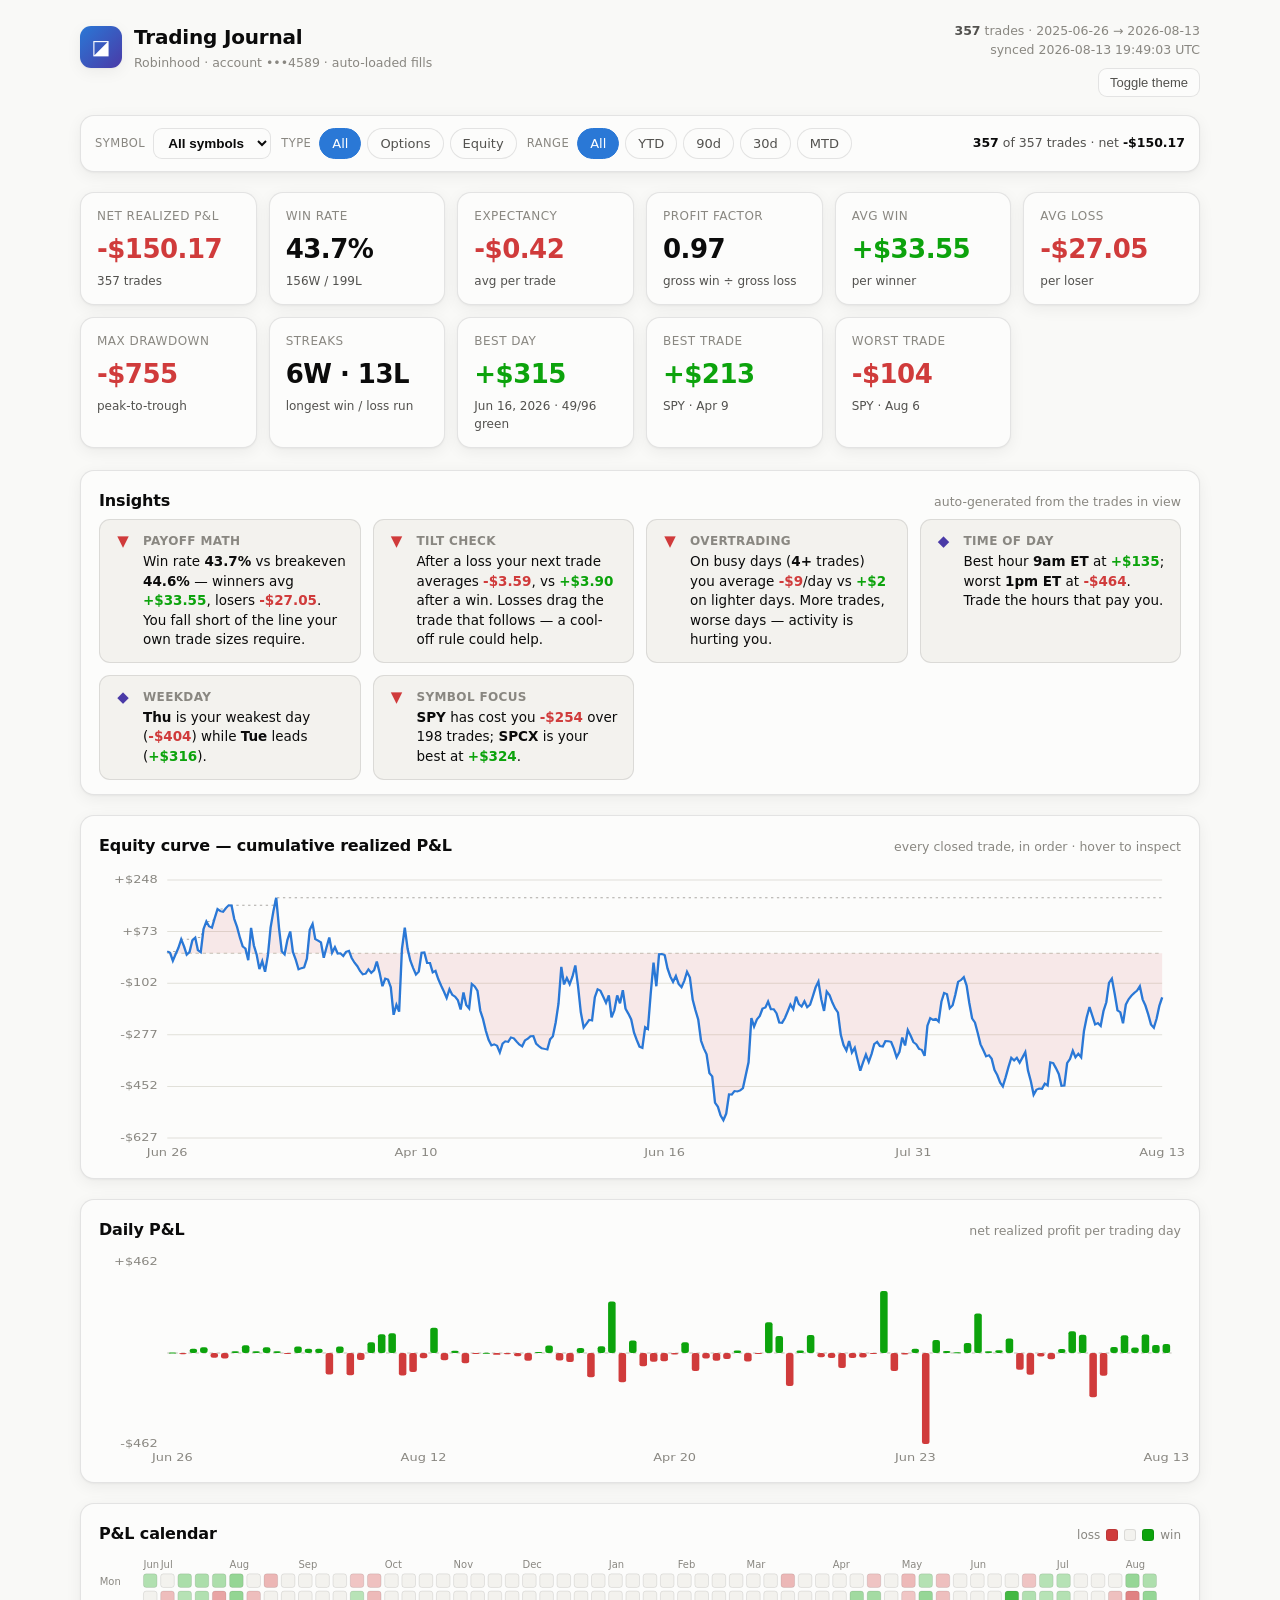
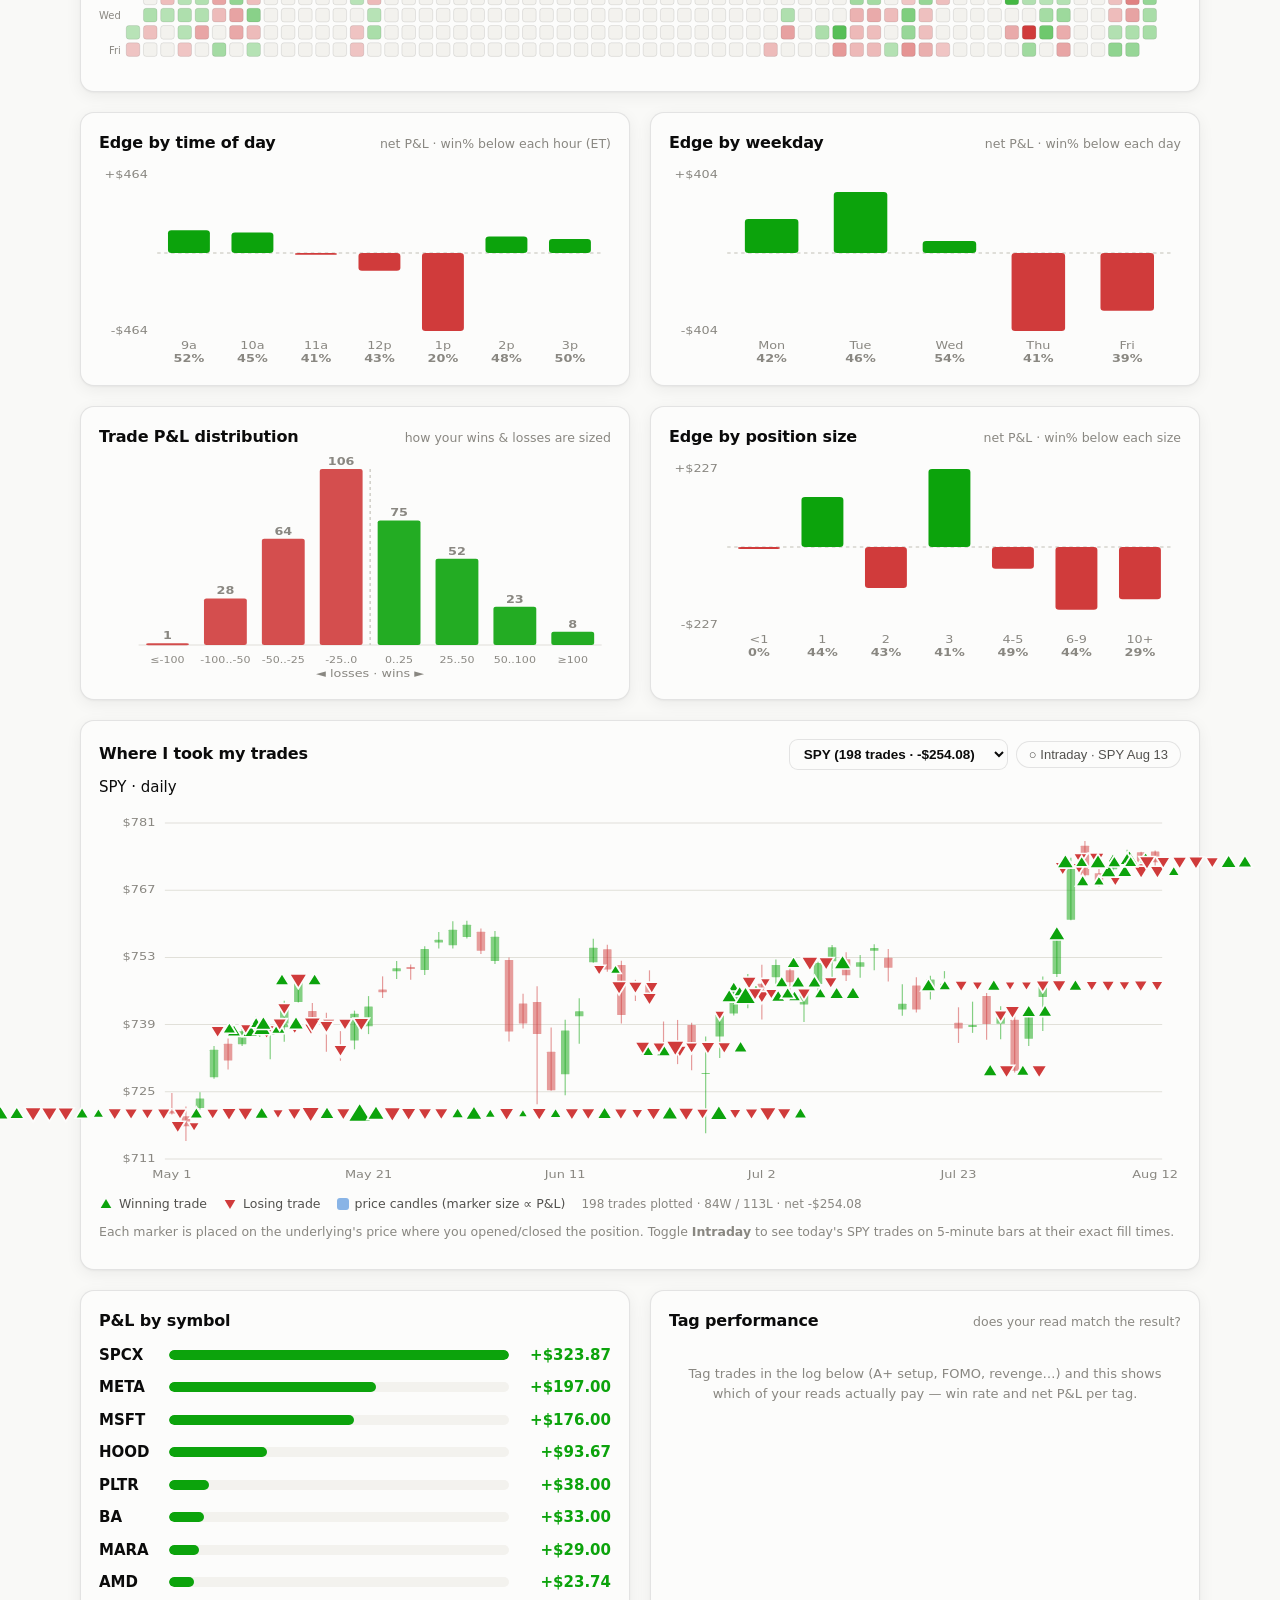
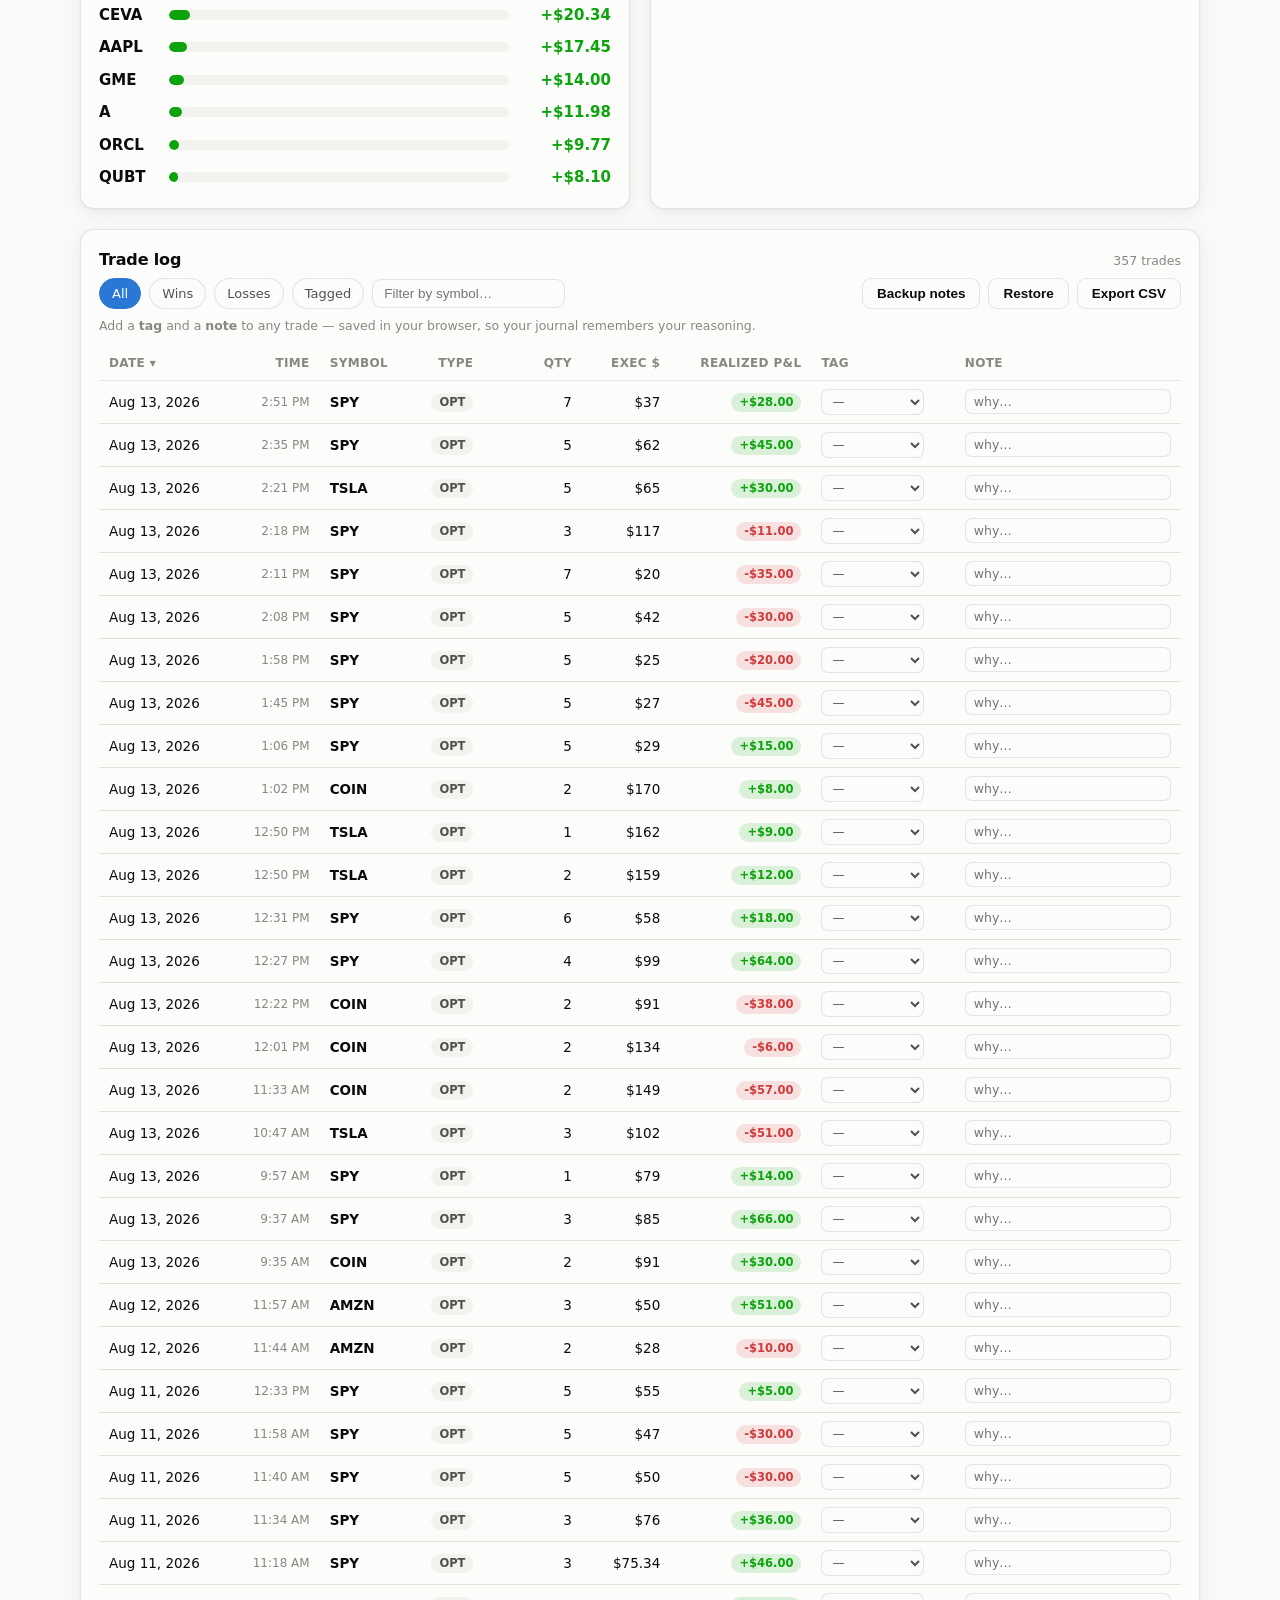
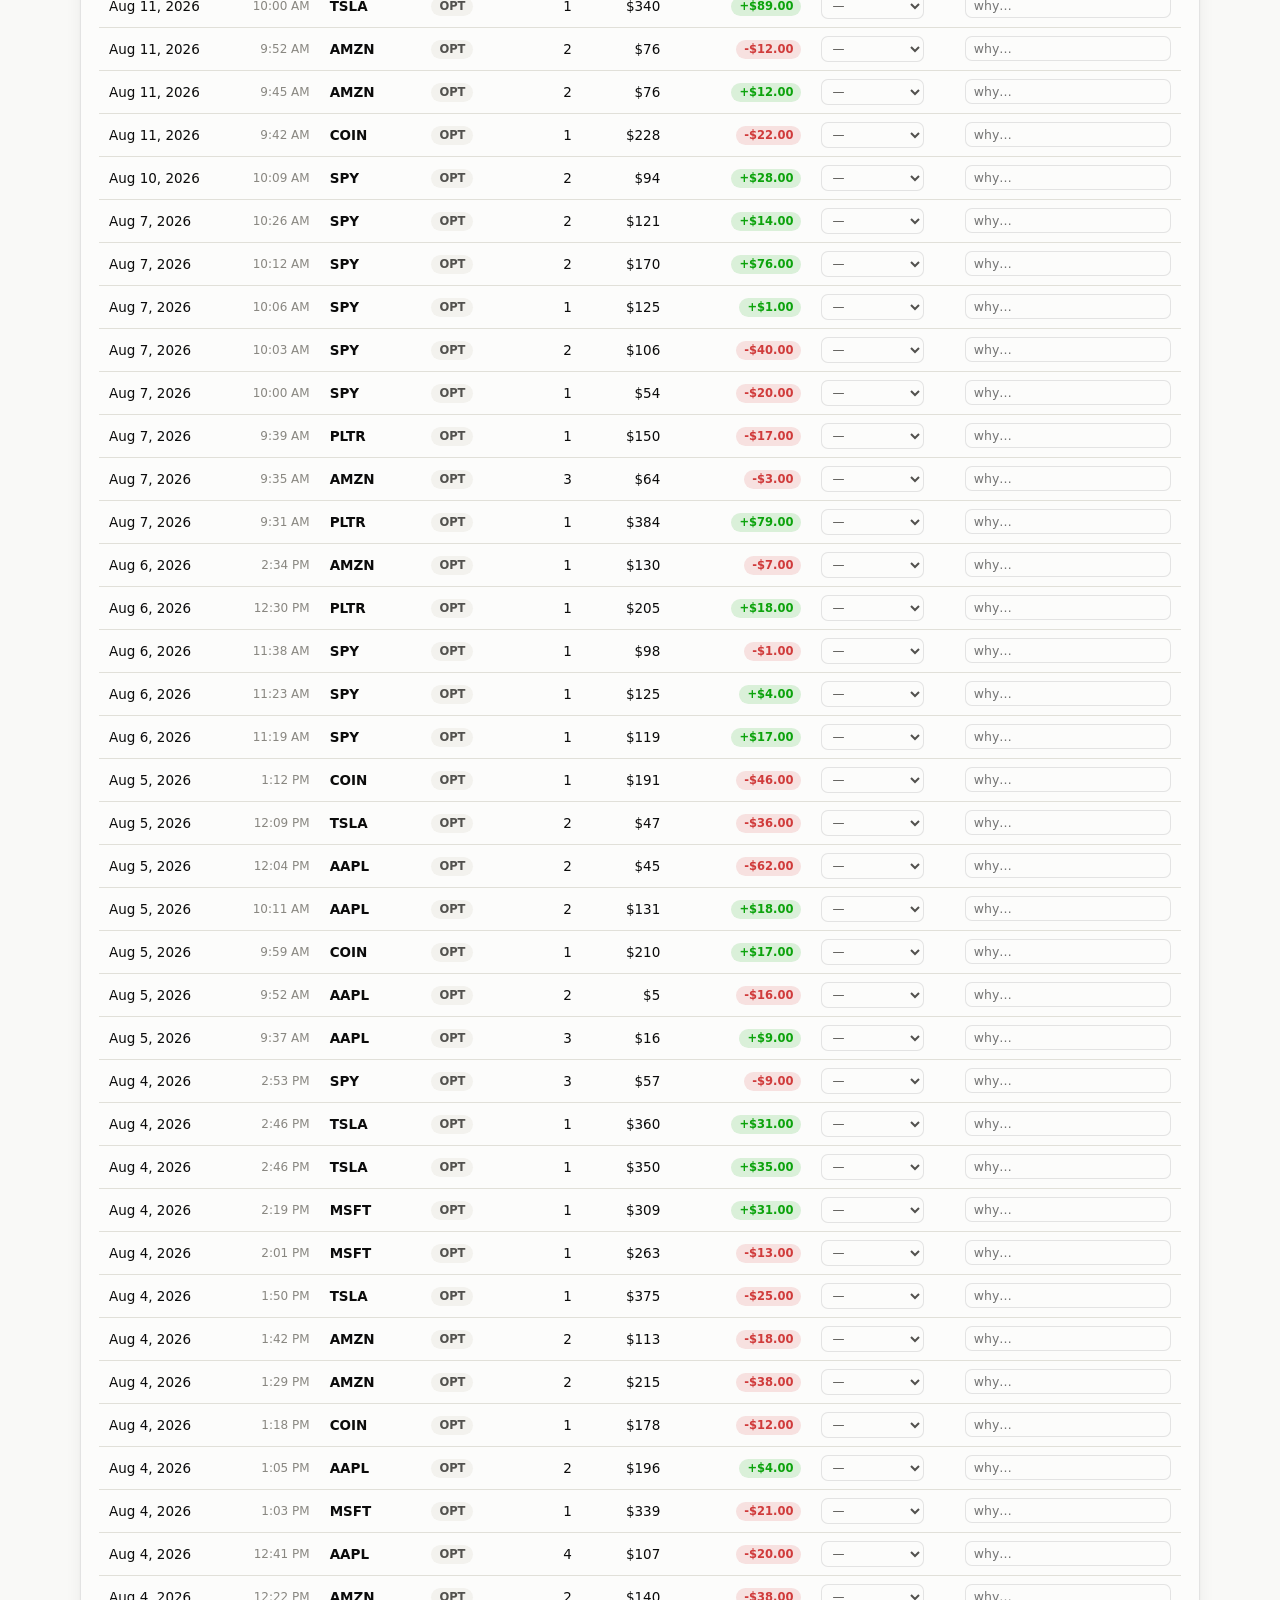
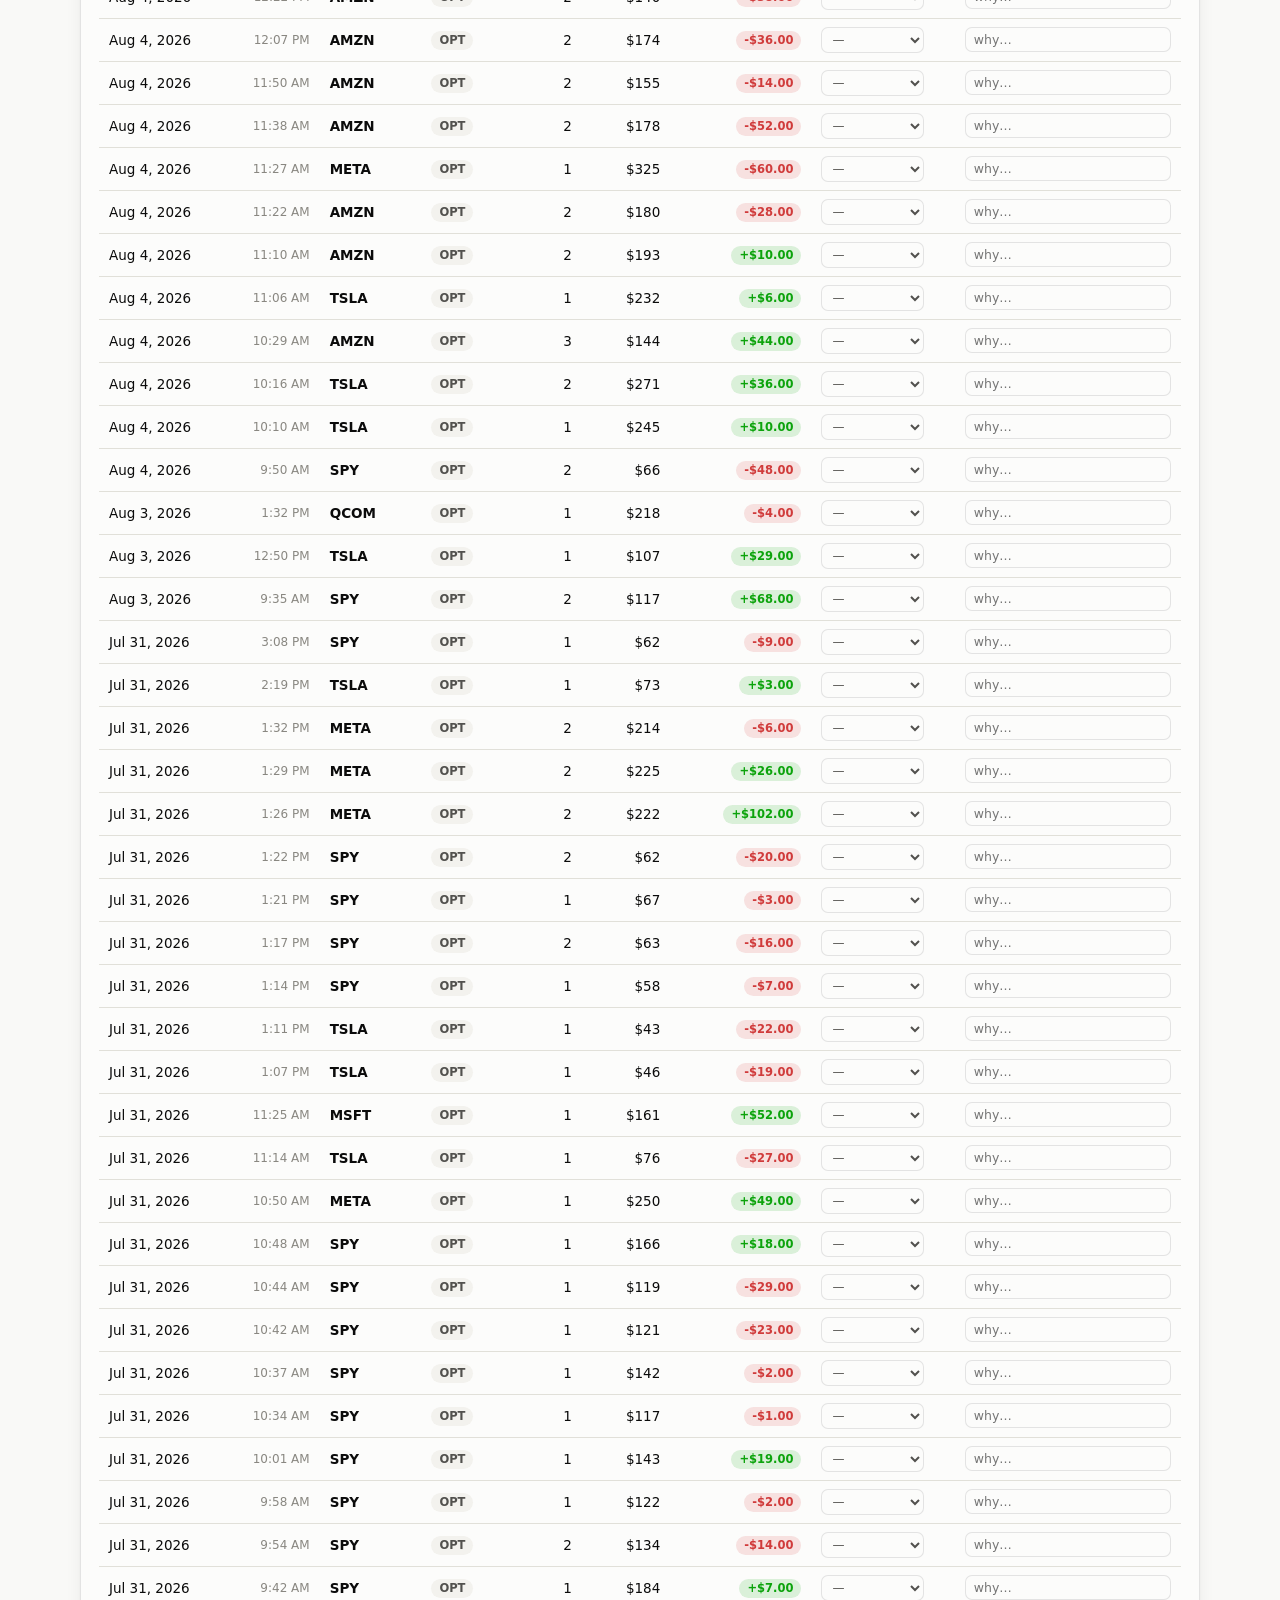
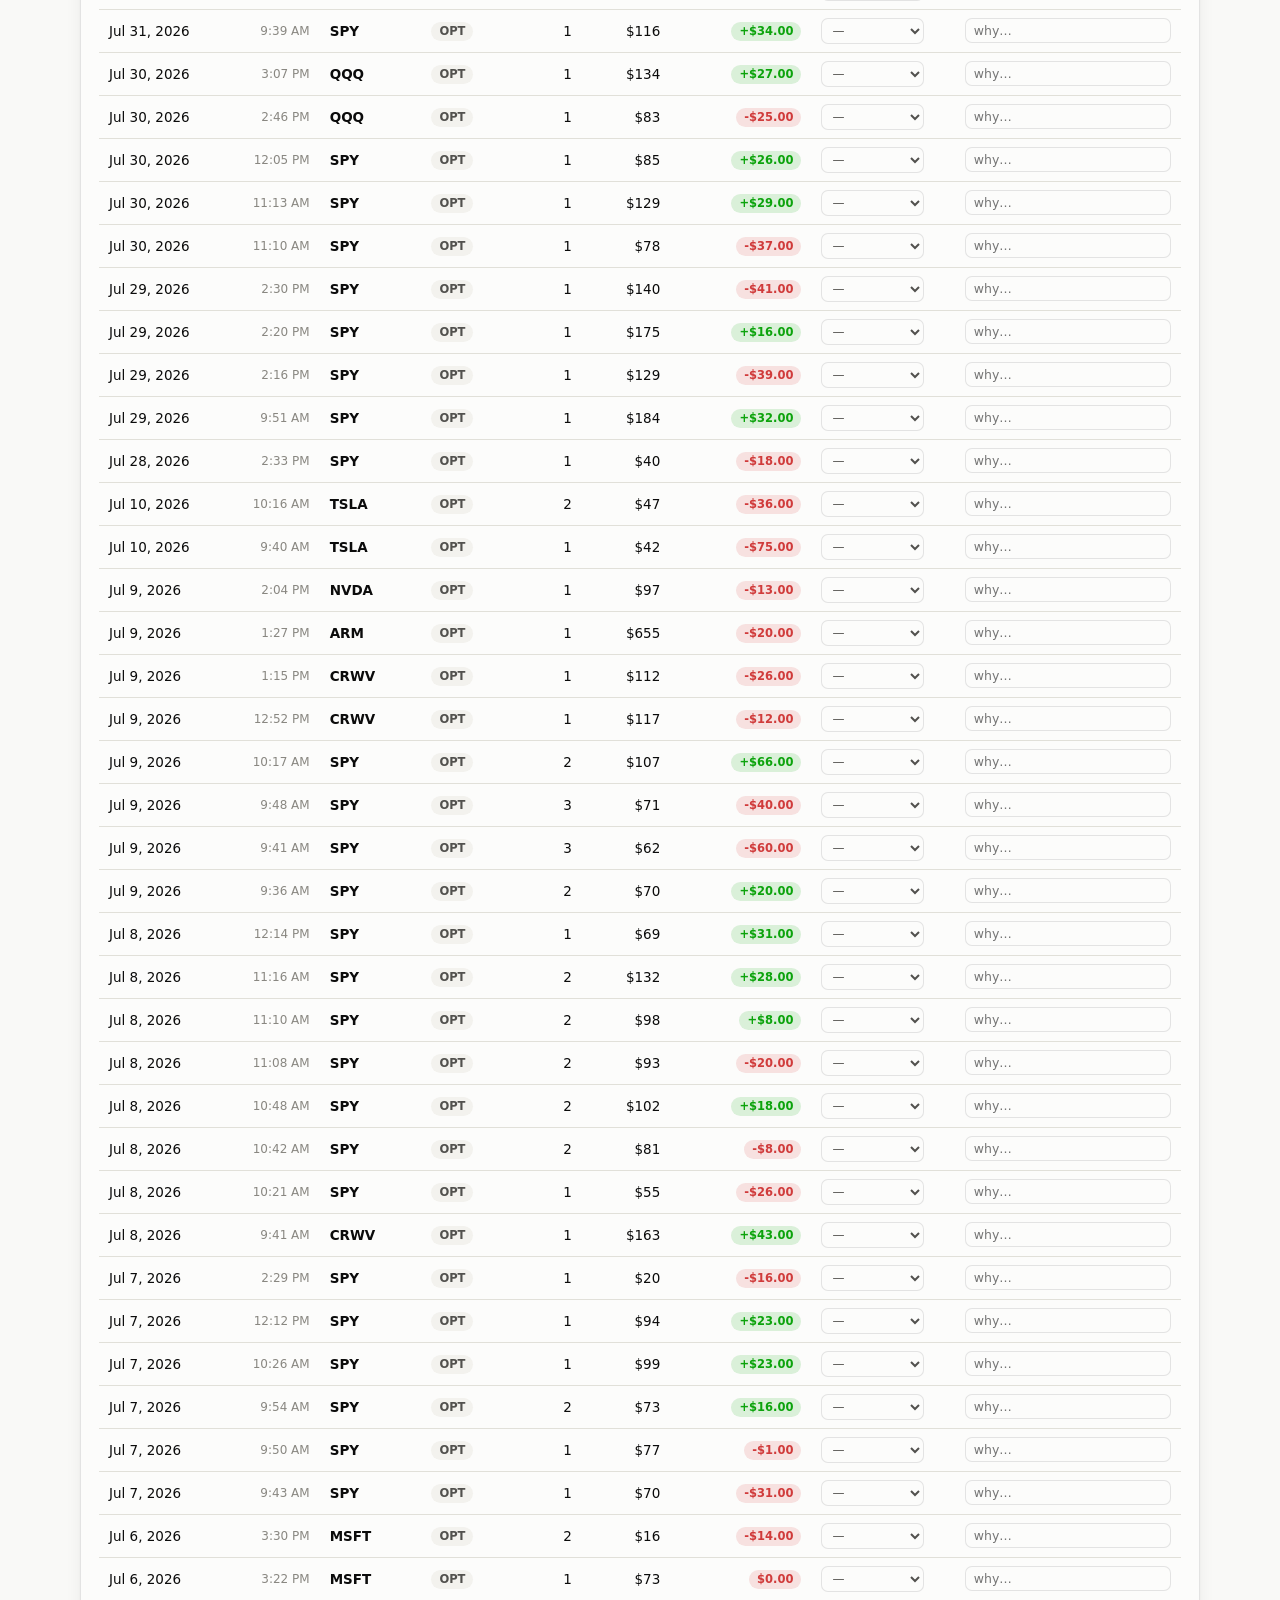
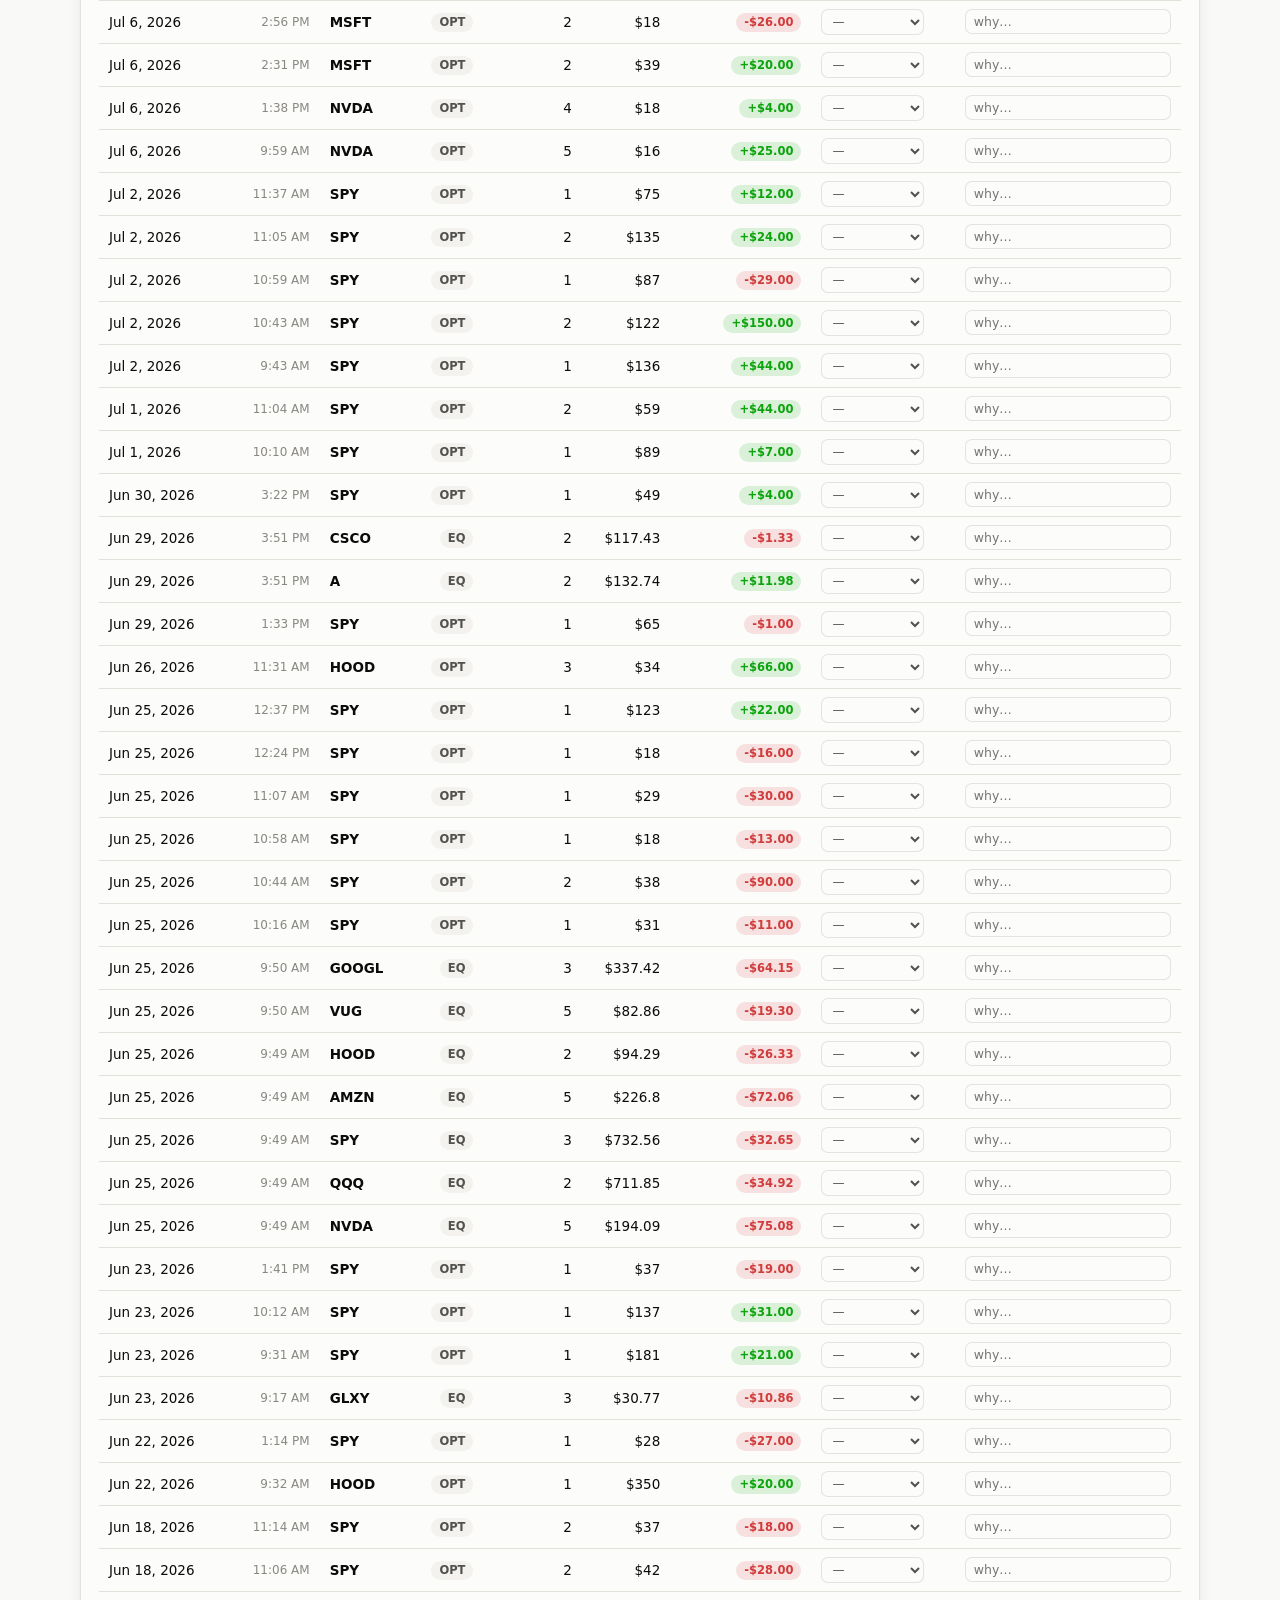
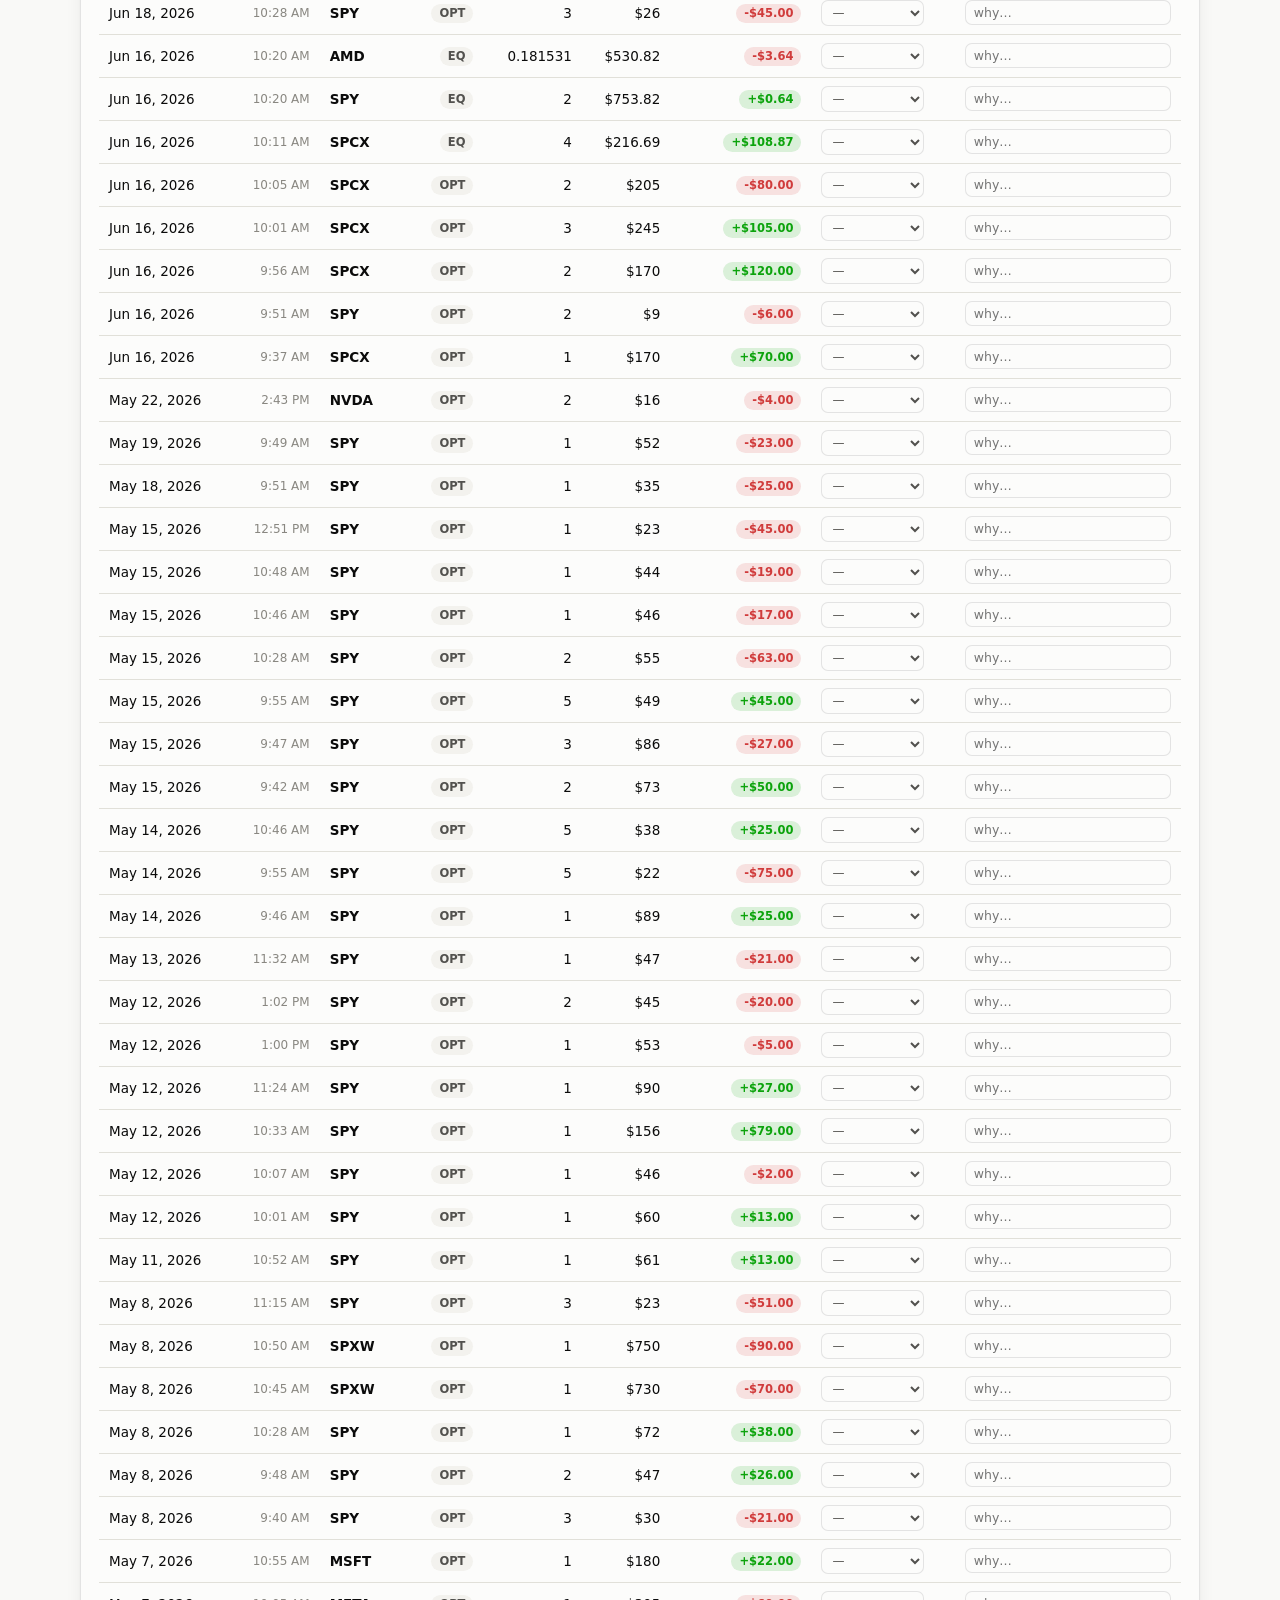
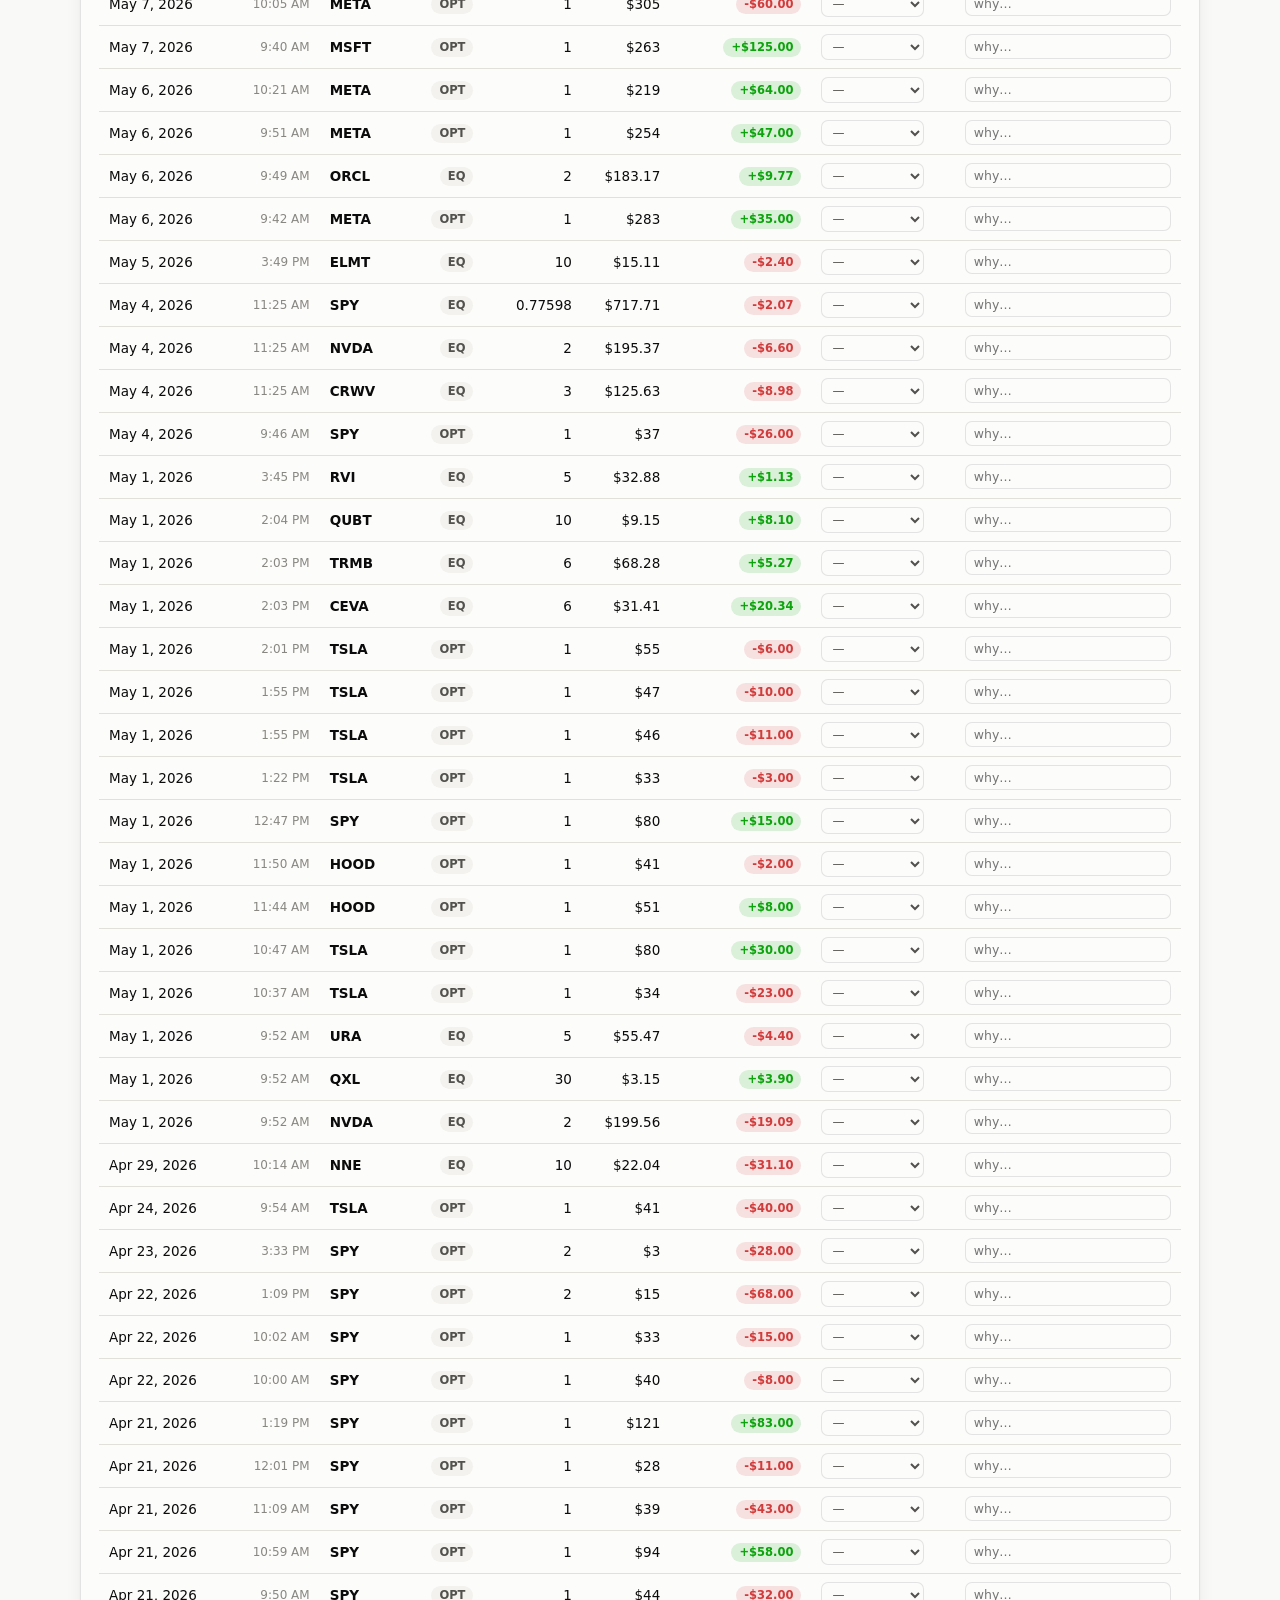
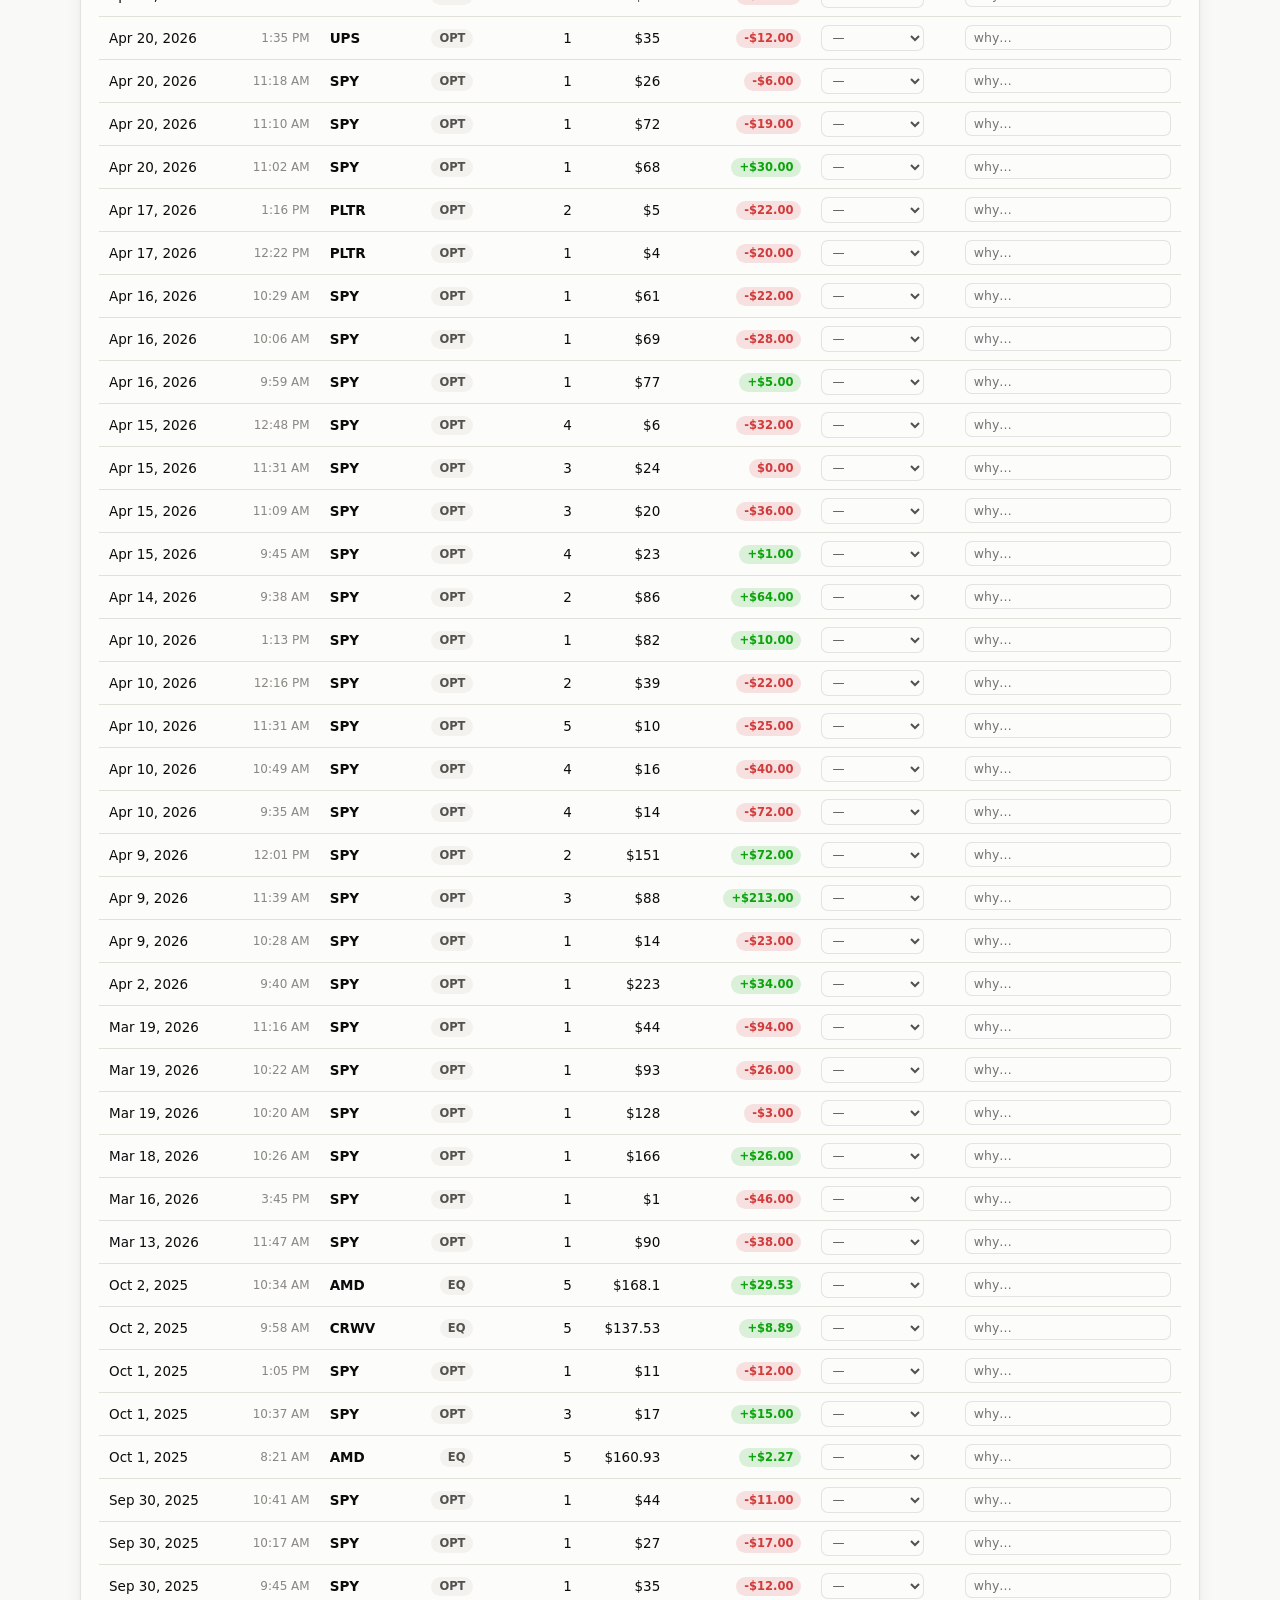
==== trading-journal/index.html @ 07b4ae11 "Trading journal: insights engine, distribution, sizing, tag performance - Auto-generated Insights pa" ====
<!doctype html>
<html lang="en">
<head>
  <meta charset="utf-8">
  <meta name="viewport" content="width=device-width, initial-scale=1">
  <title>Trading Journal</title>
  <link rel="stylesheet" href="styles.css">
</head>
<body>
  <div class="wrap">
    <header class="top">
      <div class="brand">
        <div class="logo">◪</div>
        <div>
          <h1>Trading Journal</h1>
          <div class="sub">Robinhood · account <span id="hAccount">—</span> · auto-loaded fills</div>
        </div>
      </div>
      <div class="top-meta">
        <div><b id="hTrades">—</b> trades · <span id="hRange">—</span></div>
        <div>synced <span id="hGen">—</span></div>
        <button class="theme-btn" id="themeBtn">Toggle theme</button>
      </div>
    </header>

    <div class="filterbar" id="filterbar">
      <div class="fgroup">
        <span class="flabel">Symbol</span>
        <select class="sel" id="fSymbol"></select>
      </div>
      <div class="fgroup" id="fKind">
        <span class="flabel">Type</span>
        <span class="chip active" data-k="all">All</span>
        <span class="chip" data-k="option">Options</span>
        <span class="chip" data-k="equity">Equity</span>
      </div>
      <div class="fgroup" id="fRange">
        <span class="flabel">Range</span>
        <span class="chip active" data-r="all">All</span>
        <span class="chip" data-r="ytd">YTD</span>
        <span class="chip" data-r="90">90d</span>
        <span class="chip" data-r="30">30d</span>
        <span class="chip" data-r="mtd">MTD</span>
      </div>
      <div class="spacer"></div>
      <div class="count"><b id="fCount">—</b> of <span id="fTotal">—</span> trades · net <b id="fNet" class="mono">—</b></div>
    </div>

    <section class="kpis" id="kpis"></section>

    <section class="card" id="insightsCard">
      <div class="card-head">
        <h2>Insights</h2>
        <span class="hint">auto-generated from the trades in view</span>
      </div>
      <div class="insights" id="insights"></div>
    </section>

    <section class="card">
      <div class="card-head">
        <h2>Equity curve — cumulative realized P&amp;L</h2>
        <span class="hint">every closed trade, in order · hover to inspect</span>
      </div>
      <div id="equity"></div>
    </section>

    <section class="card">
      <div class="card-head">
        <h2>Daily P&amp;L</h2>
        <span class="hint">net realized profit per trading day</span>
      </div>
      <div id="daily"></div>
    </section>

    <section class="card">
      <div class="card-head">
        <h2>P&amp;L calendar</h2>
        <div class="cal-legend">
          <span>loss</span>
          <span class="box" style="background:var(--loss)"></span>
          <span class="box" style="background:var(--surface-2)"></span>
          <span class="box" style="background:var(--win)"></span>
          <span>win</span>
        </div>
      </div>
      <div id="calendar"></div>
    </section>

    <div class="grid-2">
      <section class="card">
        <div class="card-head">
          <h2>Edge by time of day</h2>
          <span class="hint">net P&amp;L · win% below each hour (ET)</span>
        </div>
        <div id="timeofday"></div>
      </section>
      <section class="card">
        <div class="card-head">
          <h2>Edge by weekday</h2>
          <span class="hint">net P&amp;L · win% below each day</span>
        </div>
        <div id="dayofweek"></div>
      </section>
    </div>

    <div class="grid-2">
      <section class="card">
        <div class="card-head">
          <h2>Trade P&amp;L distribution</h2>
          <span class="hint">how your wins &amp; losses are sized</span>
        </div>
        <div id="distribution"></div>
      </section>
      <section class="card">
        <div class="card-head">
          <h2>Edge by position size</h2>
          <span class="hint">net P&amp;L · win% below each size</span>
        </div>
        <div id="sizing"></div>
      </section>
    </div>

    <section class="card">
      <div class="card-head">
        <h2>Where I took my trades</h2>
        <div class="controls">
          <select class="sel" id="symSel"></select>
          <button class="chip" id="intradayBtn">Intraday</button>
        </div>
      </div>
      <div class="hint" id="symTitle" style="margin-bottom:8px"></div>
      <div id="symChart"></div>
      <div class="legend">
        <span class="k"><svg width="14" height="14"><polygon points="7,2 1.7,11 12.3,11" fill="var(--win)"/></svg> Winning trade</span>
        <span class="k"><svg width="14" height="14"><polygon points="7,12 1.7,3 12.3,3" fill="var(--loss)"/></svg> Losing trade</span>
        <span class="k"><span class="swatch" style="background:var(--series-1);opacity:.55"></span> price candles (marker size ∝ P&amp;L)</span>
        <span class="k tag" id="symMeta"></span>
      </div>
      <p class="note" style="margin-top:10px">Each marker is placed on the underlying's price where you opened/closed the position. Toggle <b>Intraday</b> to see today's SPY trades on 5-minute bars at their exact fill times.</p>
    </section>

    <div class="grid-2">
      <section class="card">
        <div class="card-head"><h2>P&amp;L by symbol</h2></div>
        <div id="breakdown"></div>
      </section>
      <section class="card">
        <div class="card-head">
          <h2>Tag performance</h2>
          <span class="hint">does your read match the result?</span>
        </div>
        <div id="tagperf"></div>
      </section>
    </div>

    <section class="card">
      <div class="card-head">
        <h2>Trade log</h2>
        <span class="hint" id="logCount"></span>
      </div>
      <div class="table-tools">
        <div class="controls" id="logFilter">
          <span class="chip active" data-f="all">All</span>
          <span class="chip" data-f="win">Wins</span>
          <span class="chip" data-f="loss">Losses</span>
          <span class="chip" data-f="tagged">Tagged</span>
        </div>
        <input class="search" id="logSearch" placeholder="Filter by symbol…" />
        <div class="spacer" style="flex:1"></div>
        <button class="btn" id="backupBtn">Backup notes</button>
        <button class="btn" id="restoreBtn">Restore</button>
        <button class="btn" id="exportBtn">Export CSV</button>
      </div>
      <p class="note" style="margin:-2px 0 10px">Add a <b>tag</b> and a <b>note</b> to any trade — saved in your browser, so your journal remembers your reasoning.</p>
      <div class="tbl-scroll">
        <table id="logTable">
          <thead>
            <tr>
              <th class="sym" data-k="t">Date ▾</th>
              <th data-k="t">Time</th>
              <th class="sym" data-k="symbol">Symbol</th>
              <th data-k="kind">Type</th>
              <th data-k="qty">Qty</th>
              <th data-k="price">Exec $</th>
              <th data-k="pnl">Realized P&amp;L</th>
              <th class="sym">Tag</th>
              <th class="sym">Note</th>
            </tr>
          </thead>
          <tbody id="logBody"></tbody>
        </table>
      </div>
    </section>

    <div class="footer">
      Data pulled live from Robinhood · figures are informational, not tax or investment advice.<br>
      Built as a personal trading journal · <span id="hRange2"></span>
    </div>
  </div>

  <script src="data.js"></script>
  <script src="app.js"></script>
</body>
</html>
---- trading-journal/styles.css ----
/* ============================================================
   Trading Journal — design system
   Theme-aware (light default, dark via prefers-color-scheme
   and [data-theme]). Palette from the validated dataviz set.
   ============================================================ */
:root {
  color-scheme: light;
  --plane:        #f9f9f7;
  --surface-1:    #fcfcfb;
  --surface-2:    #f3f2ee;
  --text-primary: #0b0b0b;
  --text-secondary:#52514e;
  --muted:        #898781;
  --grid:         #e1e0d9;
  --axis:         #c3c2b7;
  --border:       rgba(11,11,11,0.10);
  --series-1:     #2a78d6;   /* price line / neutral */
  --win:          #0ca30c;   /* good */
  --loss:         #d03b3b;   /* critical */
  --win-soft:     rgba(12,163,12,0.14);
  --loss-soft:    rgba(208,59,59,0.14);
  --accent:       #4a3aa7;
  --shadow:       0 1px 2px rgba(11,11,11,.04), 0 4px 16px rgba(11,11,11,.06);
  --radius:       14px;
}
@media (prefers-color-scheme: dark) {
  :root:where(:not([data-theme="light"])) {
    color-scheme: dark;
    --plane:        #0d0d0d;
    --surface-1:    #1a1a19;
    --surface-2:    #232321;
    --text-primary: #ffffff;
    --text-secondary:#c3c2b7;
    --muted:        #898781;
    --grid:         #2c2c2a;
    --axis:         #383835;
    --border:       rgba(255,255,255,0.10);
    --series-1:     #3987e5;
    --win:          #0ca30c;
    --loss:         #e66767;
    --win-soft:     rgba(12,163,12,0.18);
    --loss-soft:    rgba(230,103,103,0.16);
    --accent:       #9085e9;
    --shadow:       0 1px 2px rgba(0,0,0,.3), 0 6px 20px rgba(0,0,0,.4);
  }
}
:root[data-theme="dark"] {
  color-scheme: dark;
  --plane:        #0d0d0d;
  --surface-1:    #1a1a19;
  --surface-2:    #232321;
  --text-primary: #ffffff;
  --text-secondary:#c3c2b7;
  --muted:        #898781;
  --grid:         #2c2c2a;
  --axis:         #383835;
  --border:       rgba(255,255,255,0.10);
  --series-1:     #3987e5;
  --win:          #0ca30c;
  --loss:         #e66767;
  --win-soft:     rgba(12,163,12,0.18);
  --loss-soft:    rgba(230,103,103,0.16);
  --accent:       #9085e9;
  --shadow:       0 1px 2px rgba(0,0,0,.3), 0 6px 20px rgba(0,0,0,.4);
}

* { box-sizing: border-box; }
html { -webkit-text-size-adjust: 100%; }
body {
  margin: 0;
  background: var(--plane);
  color: var(--text-primary);
  font-family: system-ui, -apple-system, "Segoe UI", sans-serif;
  font-size: 15px;
  line-height: 1.5;
  -webkit-font-smoothing: antialiased;
}
h1,h2,h3 { margin: 0; font-weight: 650; letter-spacing: -0.01em; }
a { color: var(--series-1); }

.wrap { max-width: 1160px; margin: 0 auto; padding: 22px 20px 80px; }

/* ---- header ---- */
.top {
  display: flex; align-items: flex-start; justify-content: space-between;
  gap: 16px; flex-wrap: wrap; margin-bottom: 18px;
}
.brand { display: flex; align-items: center; gap: 12px; }
.logo {
  width: 42px; height: 42px; border-radius: 11px; flex: none;
  background: linear-gradient(135deg, var(--series-1), var(--accent));
  display: grid; place-items: center; color: #fff; font-weight: 800; font-size: 20px;
  box-shadow: var(--shadow);
}
.brand h1 { font-size: 20px; }
.brand .sub { color: var(--muted); font-size: 12.5px; margin-top: 2px; }
.top-meta { text-align: right; font-size: 12.5px; color: var(--muted); }
.top-meta b { color: var(--text-secondary); font-weight: 600; }
.theme-btn {
  border: 1px solid var(--border); background: var(--surface-1); color: var(--text-secondary);
  border-radius: 9px; padding: 6px 11px; font-size: 13px; cursor: pointer; margin-top: 8px;
}
.theme-btn:hover { background: var(--surface-2); }

/* ---- KPI tiles ---- */
.kpis {
  display: grid; grid-template-columns: repeat(auto-fit, minmax(150px, 1fr));
  gap: 12px; margin-bottom: 22px;
}
.kpi {
  background: var(--surface-1); border: 1px solid var(--border); border-radius: var(--radius);
  padding: 14px 16px; box-shadow: var(--shadow);
}
.kpi .label { font-size: 12px; color: var(--muted); text-transform: uppercase; letter-spacing: .04em; }
.kpi .value { font-size: 26px; font-weight: 700; margin-top: 5px; letter-spacing: -0.02em; }
.kpi .foot { font-size: 12px; color: var(--text-secondary); margin-top: 3px; }
.pos { color: var(--win); } .neg { color: var(--loss); }

/* ---- cards ---- */
.card {
  background: var(--surface-1); border: 1px solid var(--border); border-radius: var(--radius);
  padding: 18px 18px 14px; box-shadow: var(--shadow); margin-bottom: 20px;
}
.card-head { display: flex; align-items: baseline; justify-content: space-between; gap: 12px; flex-wrap: wrap; margin-bottom: 6px; }
.card-head h2 { font-size: 16px; }
.card-head .hint { font-size: 12.5px; color: var(--muted); }
.grid-2 { display: grid; grid-template-columns: 1fr 1fr; gap: 20px; }
@media (max-width: 820px){ .grid-2 { grid-template-columns: 1fr; } }

/* ---- controls ---- */
.controls { display: flex; gap: 8px; flex-wrap: wrap; align-items: center; }
.chip {
  border: 1px solid var(--border); background: var(--surface-1); color: var(--text-secondary);
  border-radius: 999px; padding: 5px 12px; font-size: 13px; cursor: pointer; user-select: none;
  font-variant-numeric: tabular-nums;
}
.chip:hover { background: var(--surface-2); }
.chip.active { background: var(--series-1); border-color: var(--series-1); color: #fff; }
select.sel {
  border: 1px solid var(--border); background: var(--surface-1); color: var(--text-primary);
  border-radius: 9px; padding: 6px 10px; font-size: 13.5px; font-weight: 600;
}

/* ---- chart ---- */
.chart-svg { width: 100%; display: block; overflow: visible; }
.axis-txt { fill: var(--muted); font-size: 11px; font-variant-numeric: tabular-nums; }
.grid-line { stroke: var(--grid); stroke-width: 1; }
.zero-line { stroke: var(--axis); stroke-width: 1; stroke-dasharray: 3 3; }
.price-line { fill: none; stroke: var(--series-1); stroke-width: 2; }
.legend { display: flex; gap: 16px; flex-wrap: wrap; font-size: 12.5px; color: var(--text-secondary); margin-top: 8px; }
.legend .k { display: inline-flex; align-items: center; gap: 6px; }
.swatch { width: 12px; height: 12px; border-radius: 3px; display: inline-block; }

/* tooltip */
.tt {
  position: fixed; z-index: 50; pointer-events: none; opacity: 0; transition: opacity .08s;
  background: var(--surface-1); color: var(--text-primary); border: 1px solid var(--border);
  border-radius: 10px; padding: 9px 11px; font-size: 12.5px; box-shadow: var(--shadow); max-width: 240px;
}
.tt .h { font-weight: 700; margin-bottom: 3px; }
.tt .r { display: flex; justify-content: space-between; gap: 14px; color: var(--text-secondary); }
.tt .r b { color: var(--text-primary); font-variant-numeric: tabular-nums; }

/* ---- table ---- */
.table-tools { display: flex; gap: 8px; align-items: center; flex-wrap: wrap; margin: 4px 0 10px; }
.search {
  border: 1px solid var(--border); background: var(--surface-1); color: var(--text-primary);
  border-radius: 9px; padding: 6px 11px; font-size: 13.5px; min-width: 150px;
}
.tbl-scroll { overflow-x: auto; }
table { width: 100%; border-collapse: collapse; font-size: 13.5px; }
thead th {
  text-align: right; padding: 8px 10px; color: var(--muted); font-weight: 600; font-size: 12px;
  text-transform: uppercase; letter-spacing: .03em; border-bottom: 1px solid var(--border);
  cursor: pointer; white-space: nowrap; position: sticky; top: 0; background: var(--surface-1);
}
thead th:first-child, tbody td:first-child { text-align: left; }
thead th.sym, tbody td.sym { text-align: left; }
tbody td { padding: 8px 10px; text-align: right; border-bottom: 1px solid var(--grid); font-variant-numeric: tabular-nums; white-space: nowrap; }
tbody tr:hover { background: var(--surface-2); }
.pill { display: inline-block; padding: 1px 8px; border-radius: 999px; font-size: 11.5px; font-weight: 600; }
.pill.win { background: var(--win-soft); color: var(--win); }
.pill.loss { background: var(--loss-soft); color: var(--loss); }
.pill.kind { background: var(--surface-2); color: var(--text-secondary); }
.tag { color: var(--muted); font-size: 12px; }
.mono { font-variant-numeric: tabular-nums; }

/* symbol grid */
.symbar { display: grid; grid-template-columns: 60px 1fr 92px; gap: 10px; align-items: center; padding: 5px 0; }
.symbar .name { font-weight: 650; }
.symbar .bar-track { height: 10px; background: var(--surface-2); border-radius: 6px; position: relative; overflow: hidden; }
.symbar .bar-fill { height: 100%; border-radius: 6px; }
.symbar .amt { text-align: right; font-variant-numeric: tabular-nums; font-weight: 600; }

/* ---- global filter bar ---- */
.filterbar {
  display: flex; gap: 10px; align-items: center; flex-wrap: wrap;
  background: var(--surface-1); border: 1px solid var(--border); border-radius: var(--radius);
  padding: 12px 14px; box-shadow: var(--shadow); margin-bottom: 20px;
}
.filterbar .fgroup { display: flex; gap: 6px; align-items: center; flex-wrap: wrap; }
.filterbar .flabel { font-size: 11.5px; color: var(--muted); text-transform: uppercase; letter-spacing: .04em; margin-right: 2px; }
.filterbar .spacer { flex: 1 1 auto; }
.filterbar .count { font-size: 12.5px; color: var(--text-secondary); font-variant-numeric: tabular-nums; }
.filterbar .count b { color: var(--text-primary); }

/* ---- insights ---- */
.insights { display: grid; grid-template-columns: repeat(auto-fit, minmax(230px, 1fr)); gap: 12px; }
.insight {
  border: 1px solid var(--border); border-radius: 11px; padding: 12px 13px; background: var(--surface-2);
  display: flex; gap: 10px; align-items: flex-start;
}
.insight .ic { font-size: 15px; line-height: 1.3; flex: none; width: 20px; text-align: center; }
.insight.good .ic { color: var(--win); } .insight.bad .ic { color: var(--loss); } .insight.warn .ic { color: var(--accent); }
.insight .t { font-size: 12px; color: var(--muted); text-transform: uppercase; letter-spacing: .03em; font-weight: 600; }
.insight .d { font-size: 13.5px; margin-top: 2px; line-height: 1.45; }
.insight .d b { font-variant-numeric: tabular-nums; }

/* ---- tag performance table ---- */
.tp-row { display: grid; grid-template-columns: 1fr 54px 54px 80px; gap: 8px; align-items: center; padding: 6px 0; border-bottom: 1px solid var(--grid); font-size: 13px; }
.tp-row.head { color: var(--muted); font-size: 11.5px; text-transform: uppercase; letter-spacing: .03em; border-bottom: 1px solid var(--border); }
.tp-row .r { text-align: right; font-variant-numeric: tabular-nums; }

/* ---- calendar heatmap ---- */
.cal-legend { display: flex; align-items: center; gap: 6px; font-size: 12px; color: var(--muted); }
.cal-legend .box { width: 12px; height: 12px; border-radius: 3px; border: 1px solid var(--border); }

/* ---- notes / tags in log ---- */
.note-input {
  border: 1px solid var(--border); background: var(--surface-1); color: var(--text-primary);
  border-radius: 7px; padding: 4px 8px; font-size: 12.5px; width: 100%; min-width: 120px; font-family: inherit;
}
.tag-sel {
  border: 1px solid var(--border); background: var(--surface-1); color: var(--text-secondary);
  border-radius: 7px; padding: 4px 6px; font-size: 12px; font-family: inherit;
}
tbody td.left { text-align: left; }
.tag-chip { display: inline-block; padding: 1px 8px; border-radius: 999px; font-size: 11px; font-weight: 600; }

/* ---- modal ---- */
.modal-bg {
  position: fixed; inset: 0; background: rgba(0,0,0,.45); z-index: 100;
  display: grid; place-items: center; padding: 20px;
}
.modal {
  background: var(--surface-1); border: 1px solid var(--border); border-radius: var(--radius);
  box-shadow: var(--shadow); max-width: 640px; width: 100%; padding: 18px;
}
.modal h3 { margin-bottom: 8px; font-size: 15px; }
.modal textarea {
  width: 100%; height: 240px; border: 1px solid var(--border); background: var(--surface-2);
  color: var(--text-primary); border-radius: 9px; padding: 10px; font-family: ui-monospace, monospace;
  font-size: 12px; resize: vertical;
}
.modal-actions { display: flex; gap: 8px; justify-content: flex-end; margin-top: 10px; }
.btn {
  border: 1px solid var(--border); background: var(--surface-1); color: var(--text-primary);
  border-radius: 9px; padding: 7px 14px; font-size: 13.5px; font-weight: 600; cursor: pointer;
}
.btn:hover { background: var(--surface-2); }
.btn.primary { background: var(--series-1); border-color: var(--series-1); color: #fff; }

.empty { color: var(--muted); font-size: 13px; padding: 18px 0; text-align: center; }

.note { font-size: 12.5px; color: var(--muted); }
.footer { margin-top: 30px; font-size: 12.5px; color: var(--muted); text-align: center; line-height: 1.7; }
.footer code { background: var(--surface-2); padding: 1px 6px; border-radius: 5px; }
.hidden { display: none !important; }
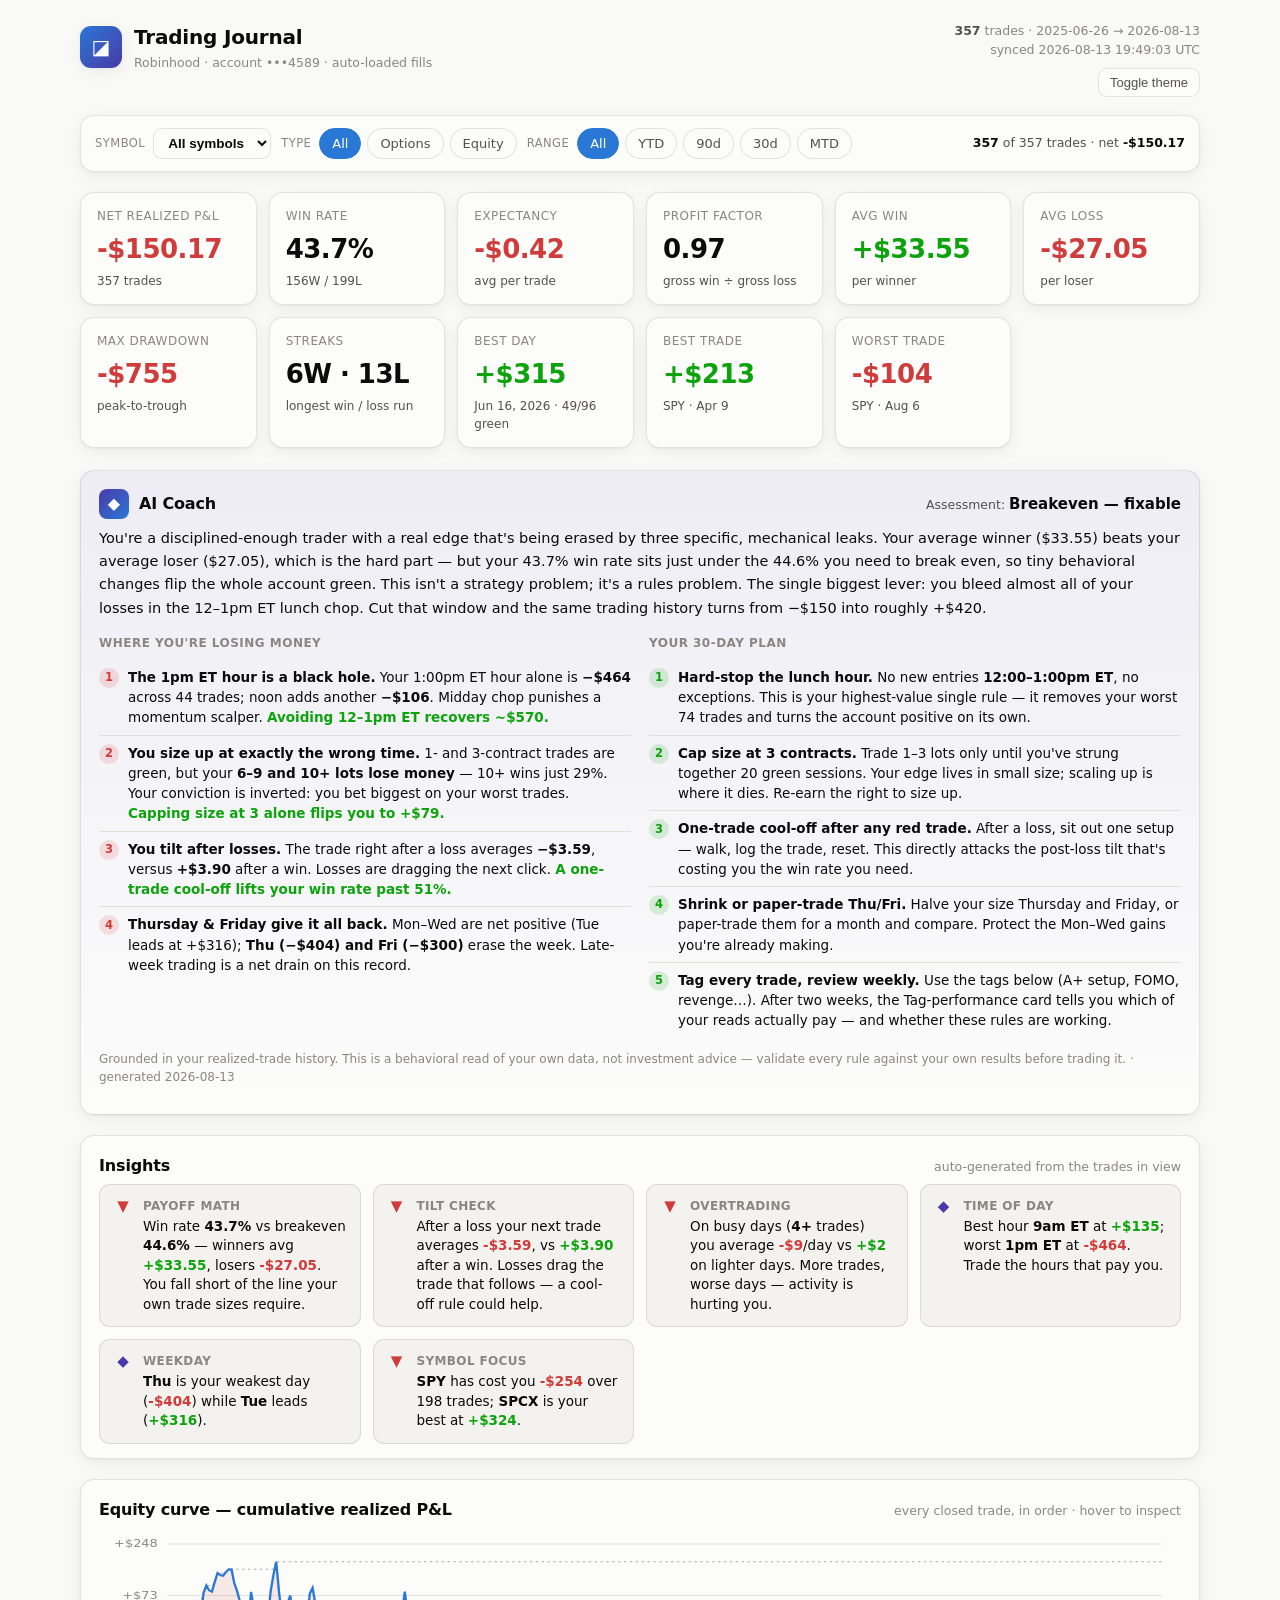
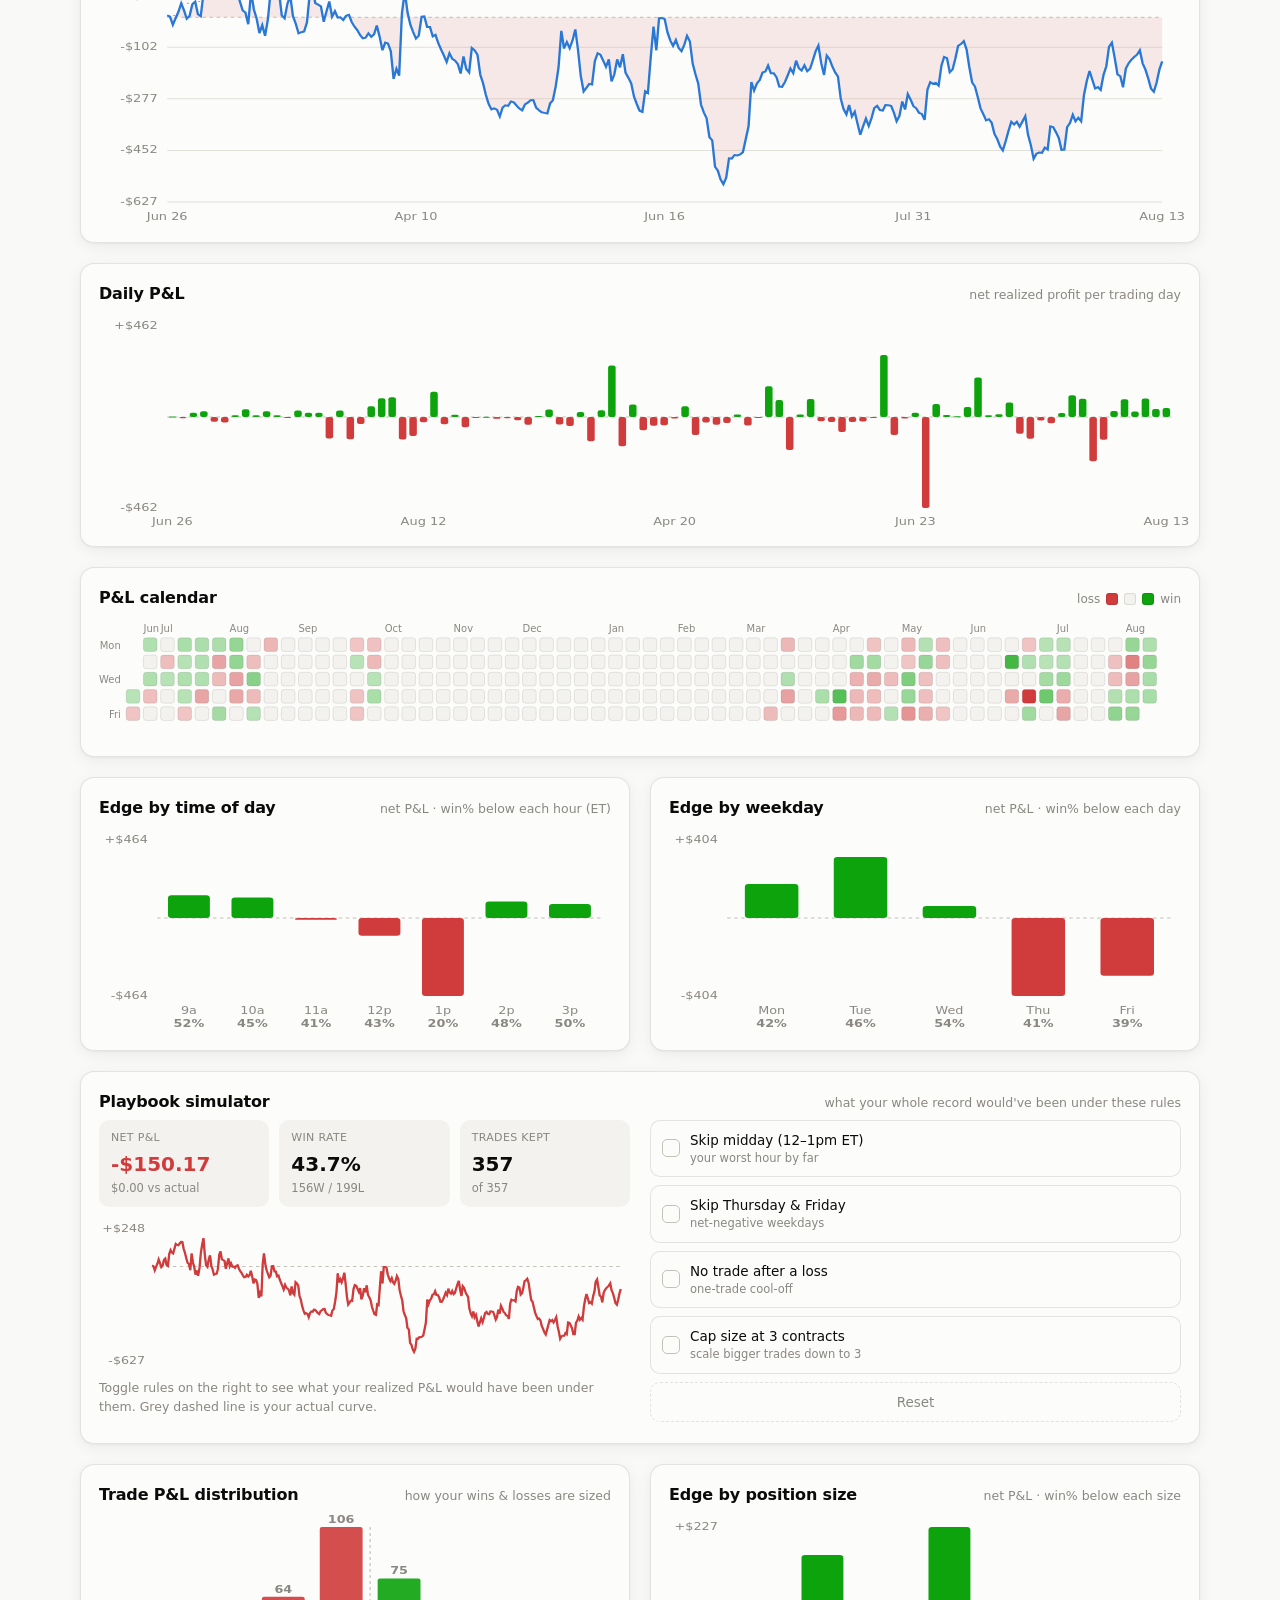
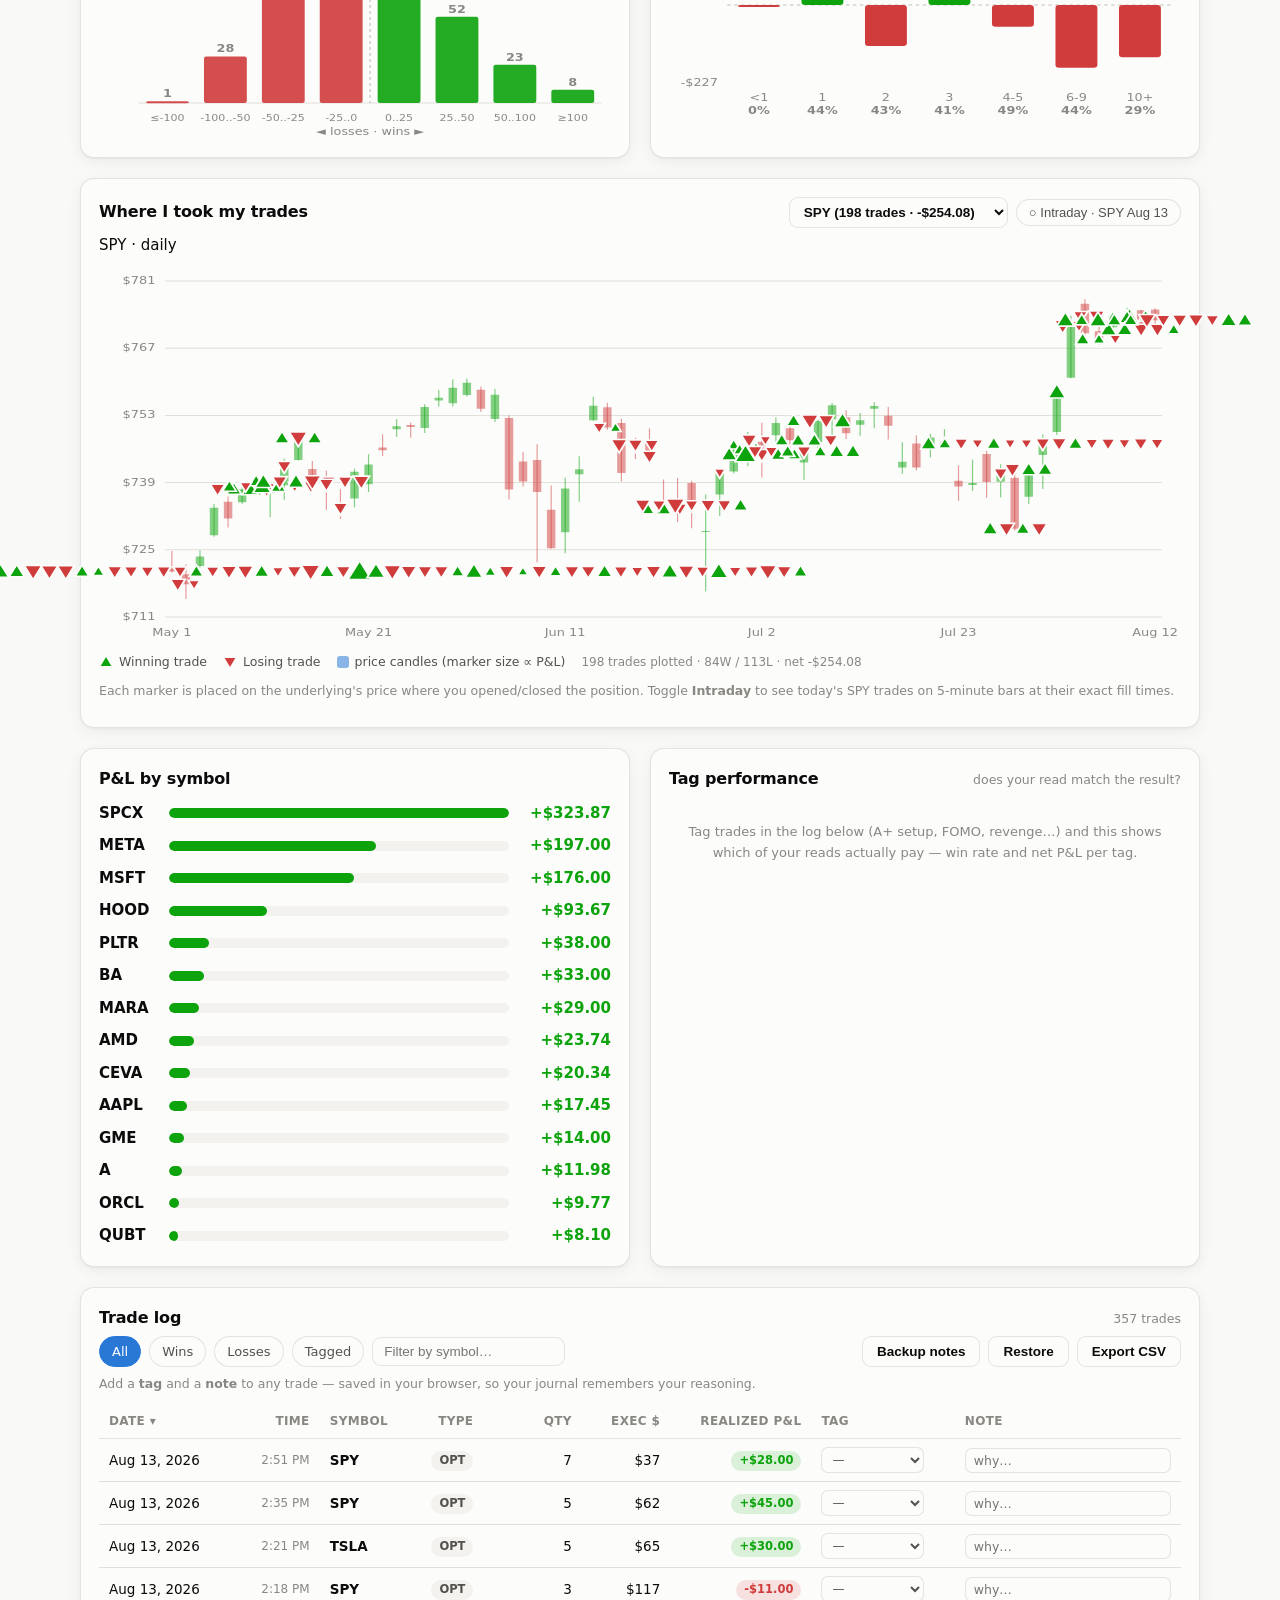
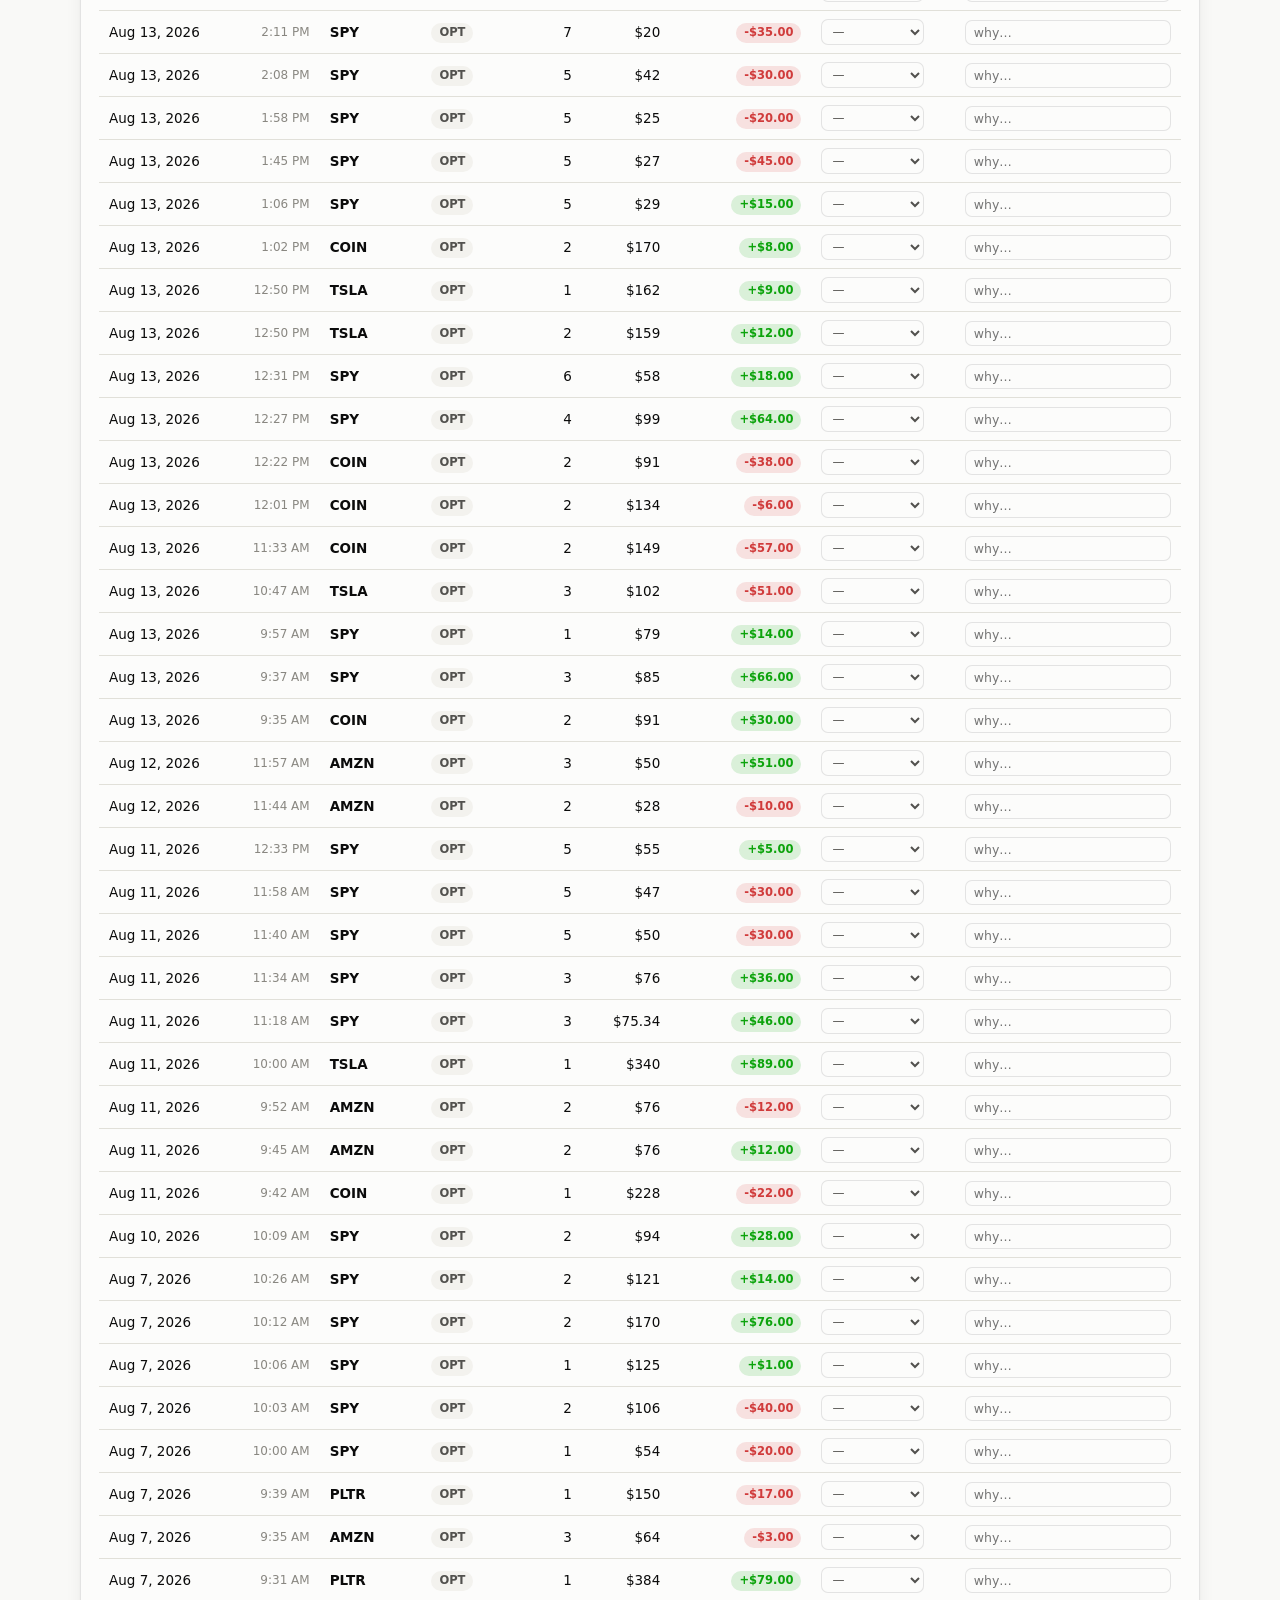
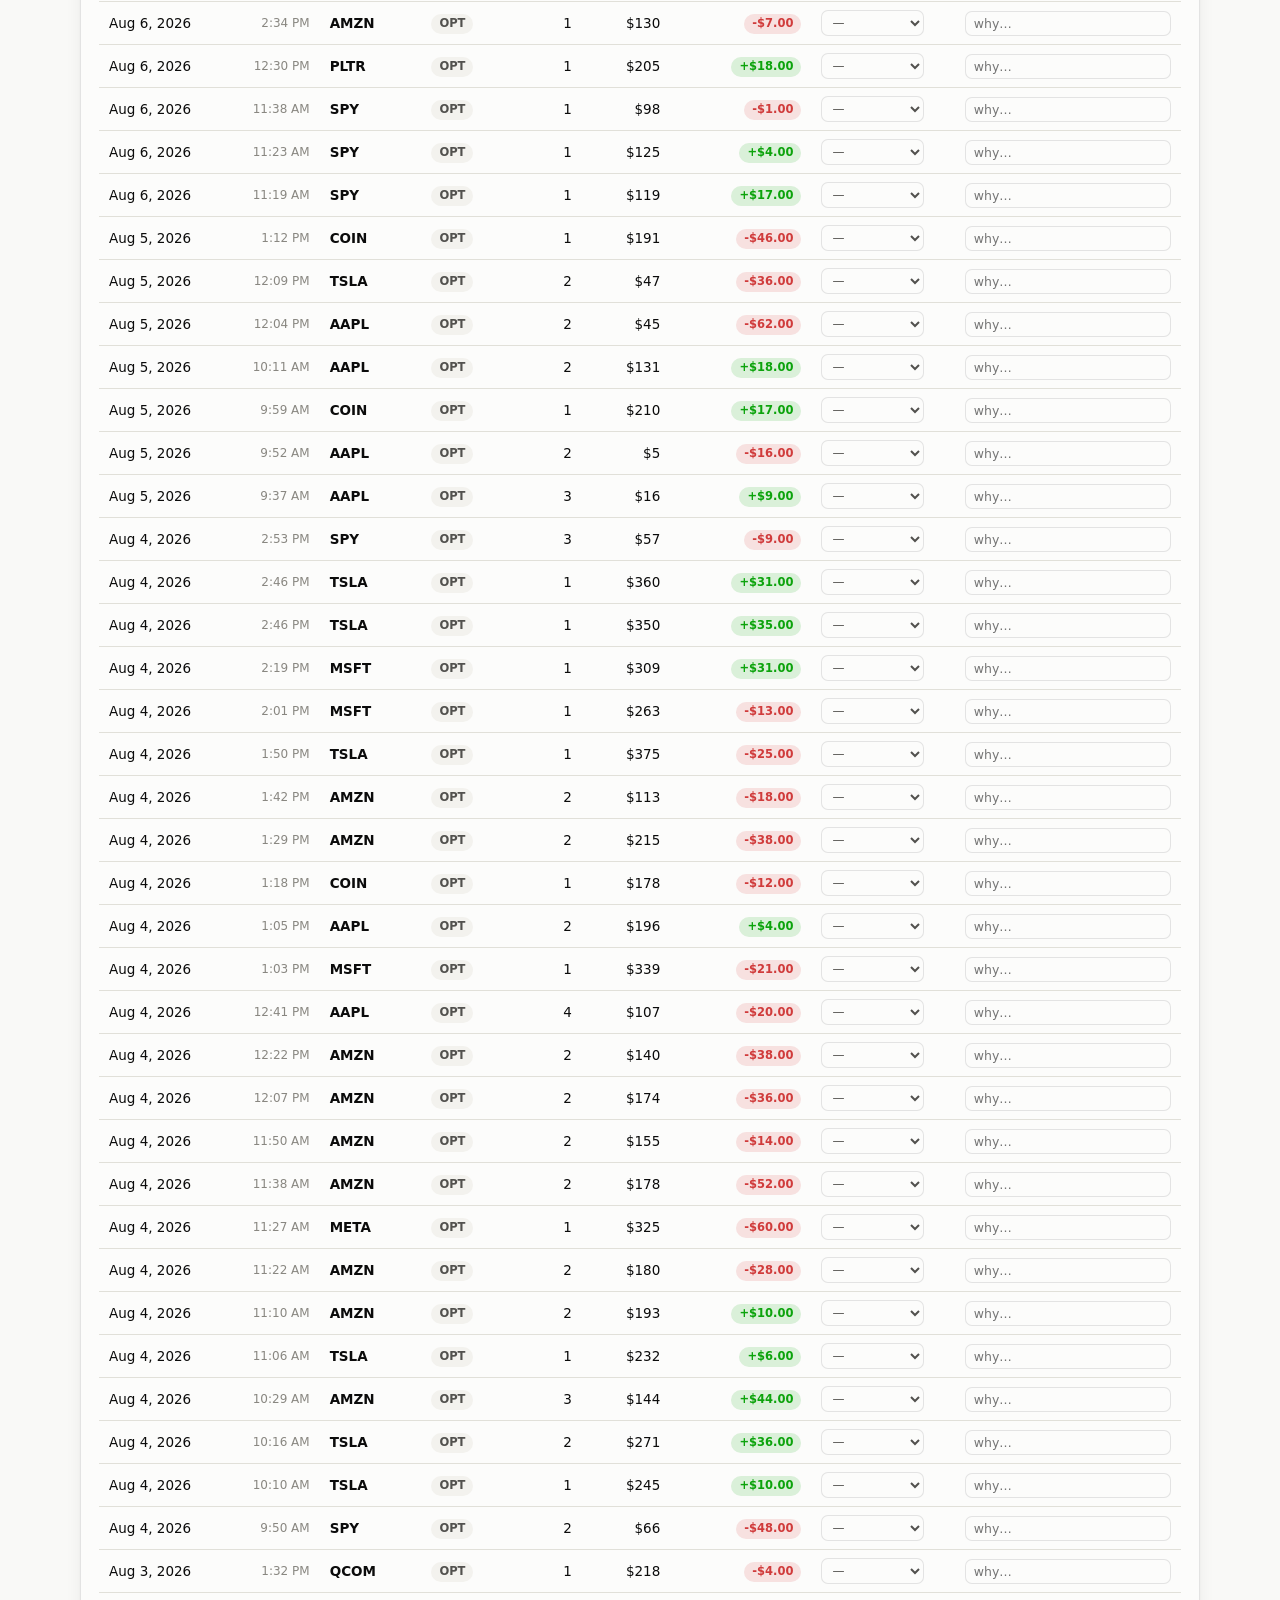
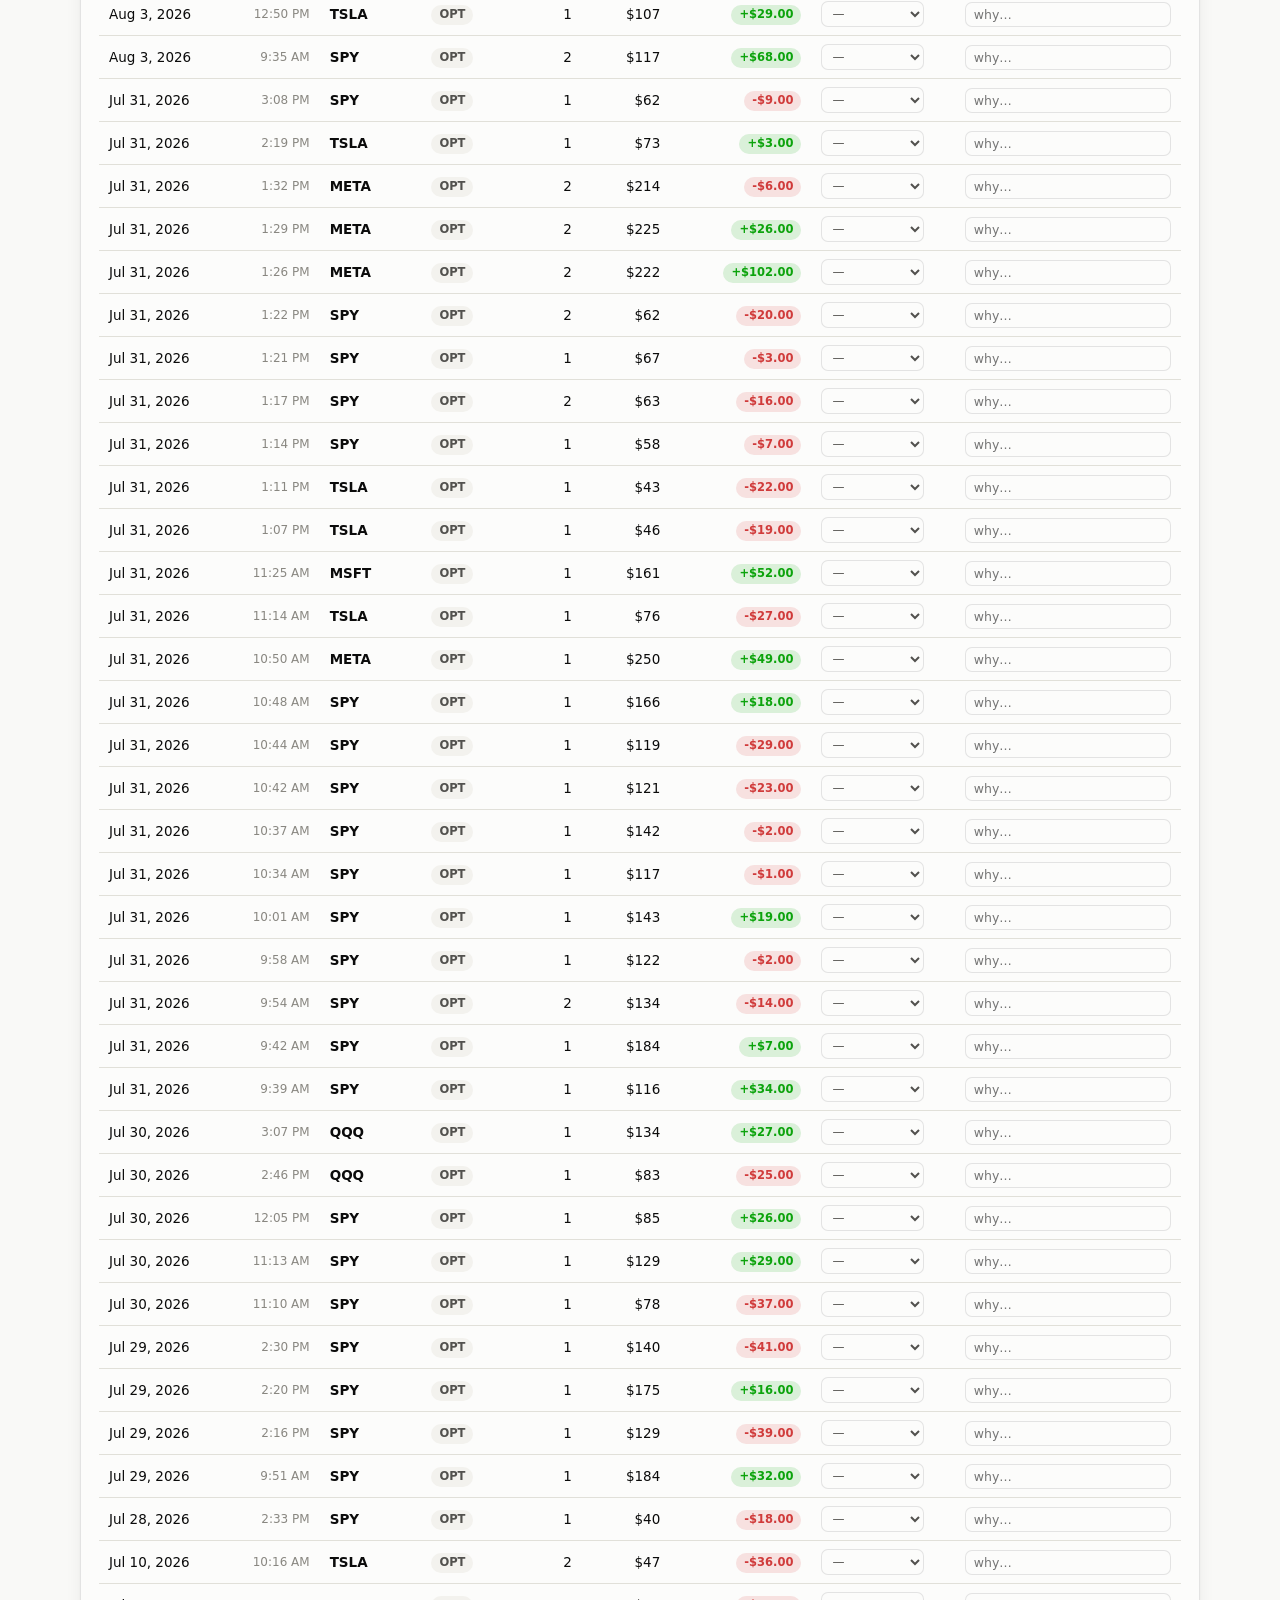
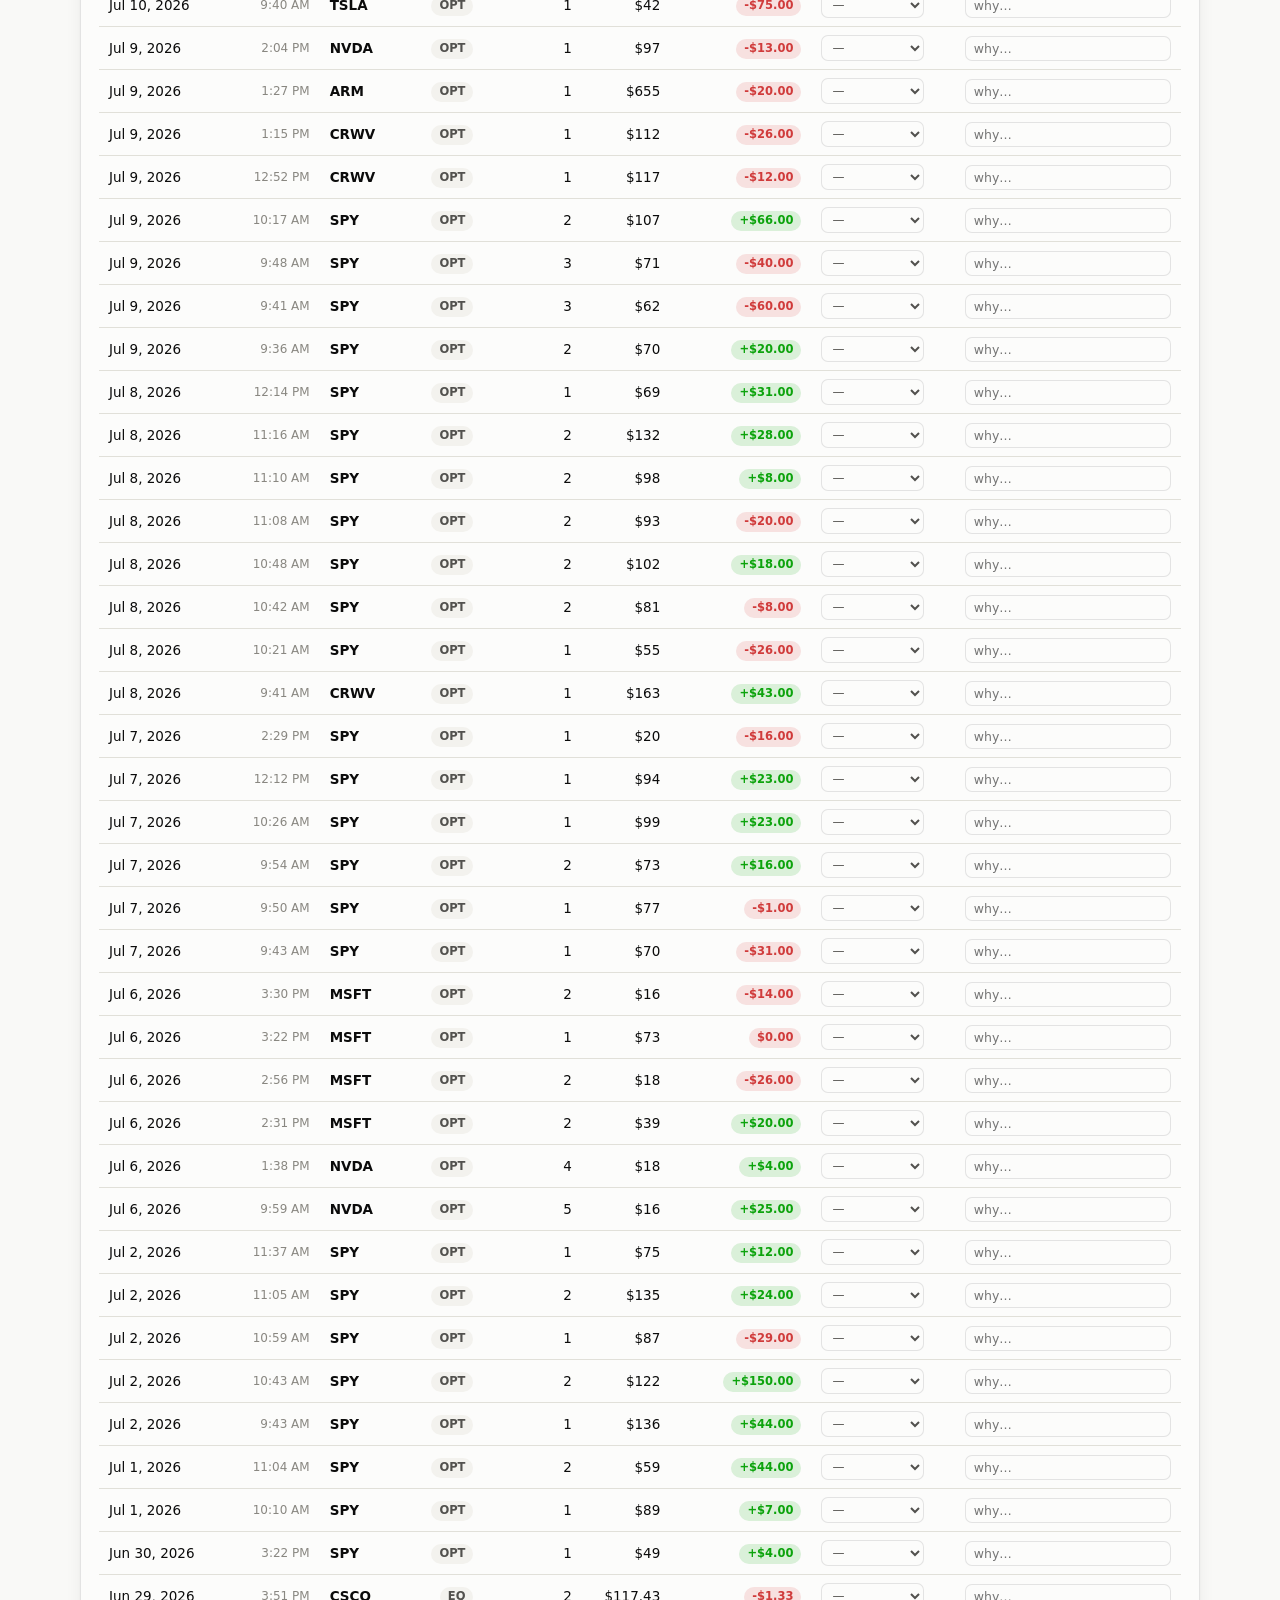
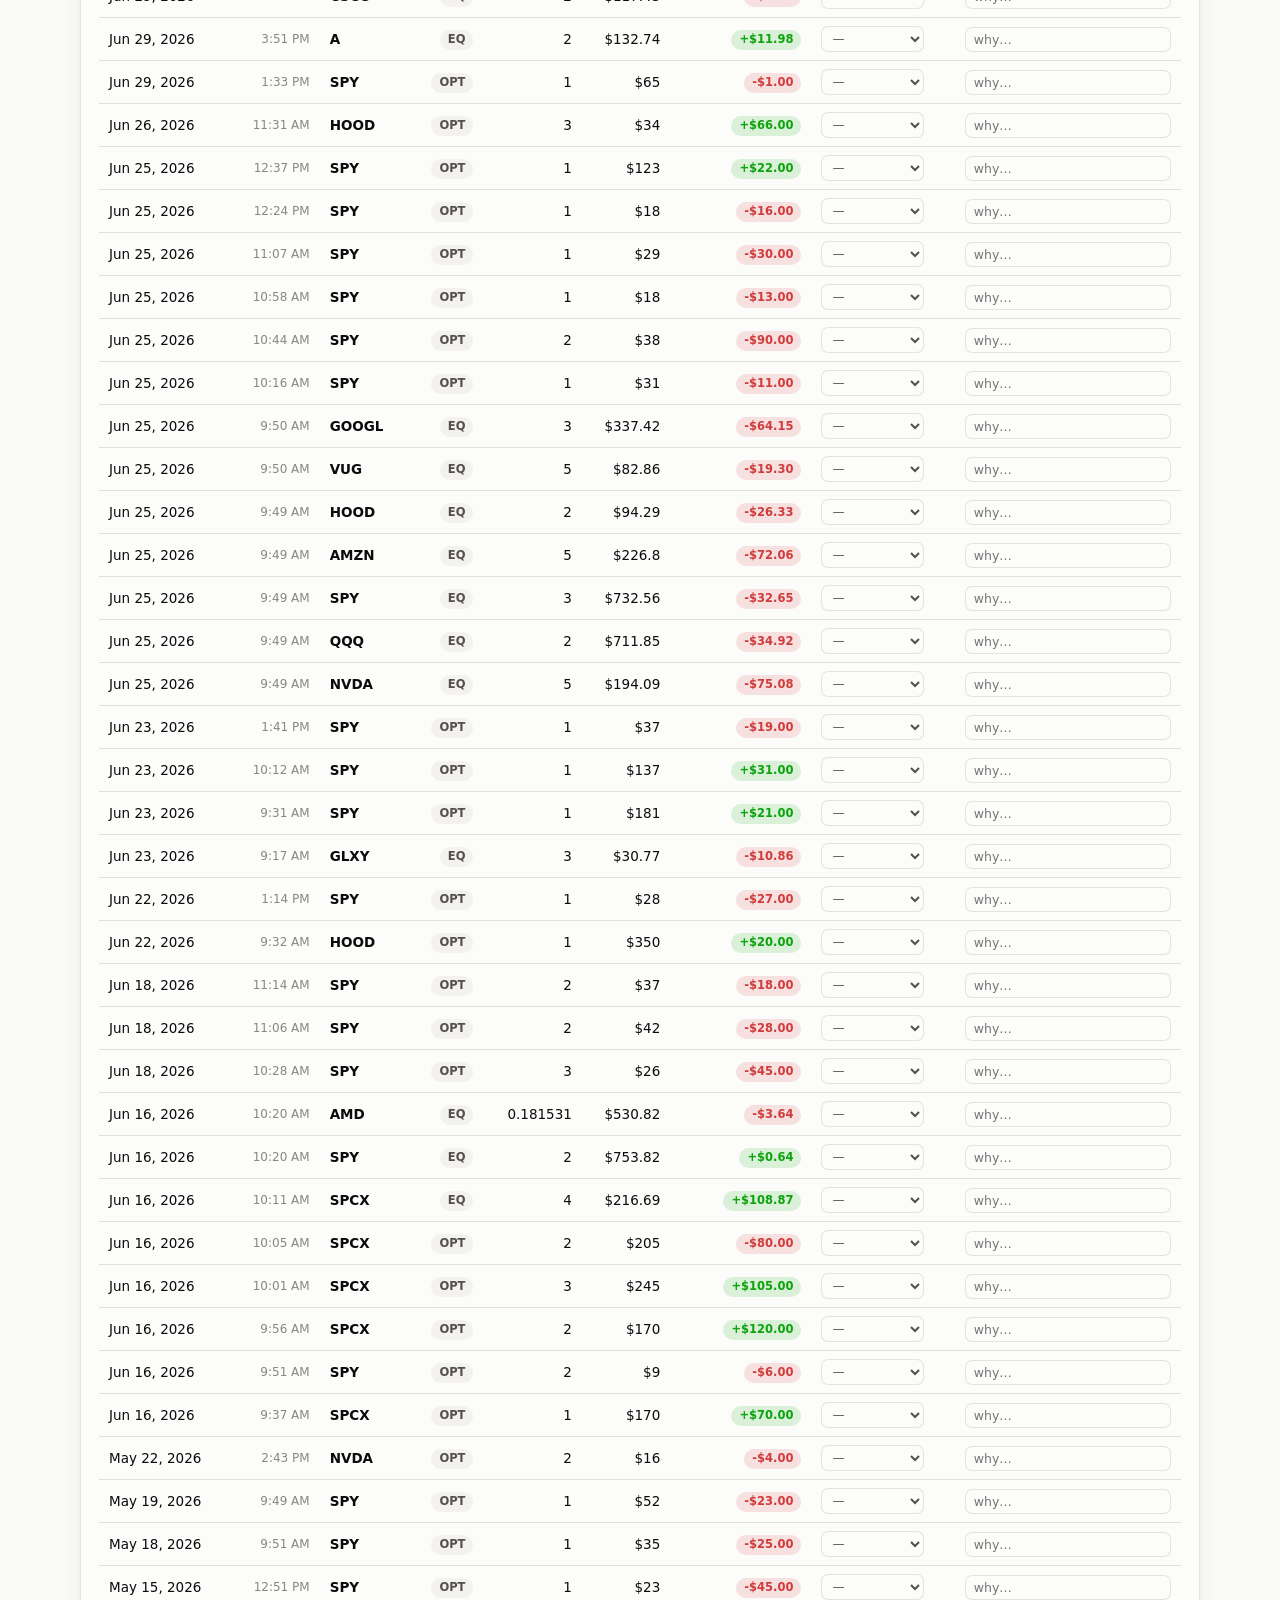
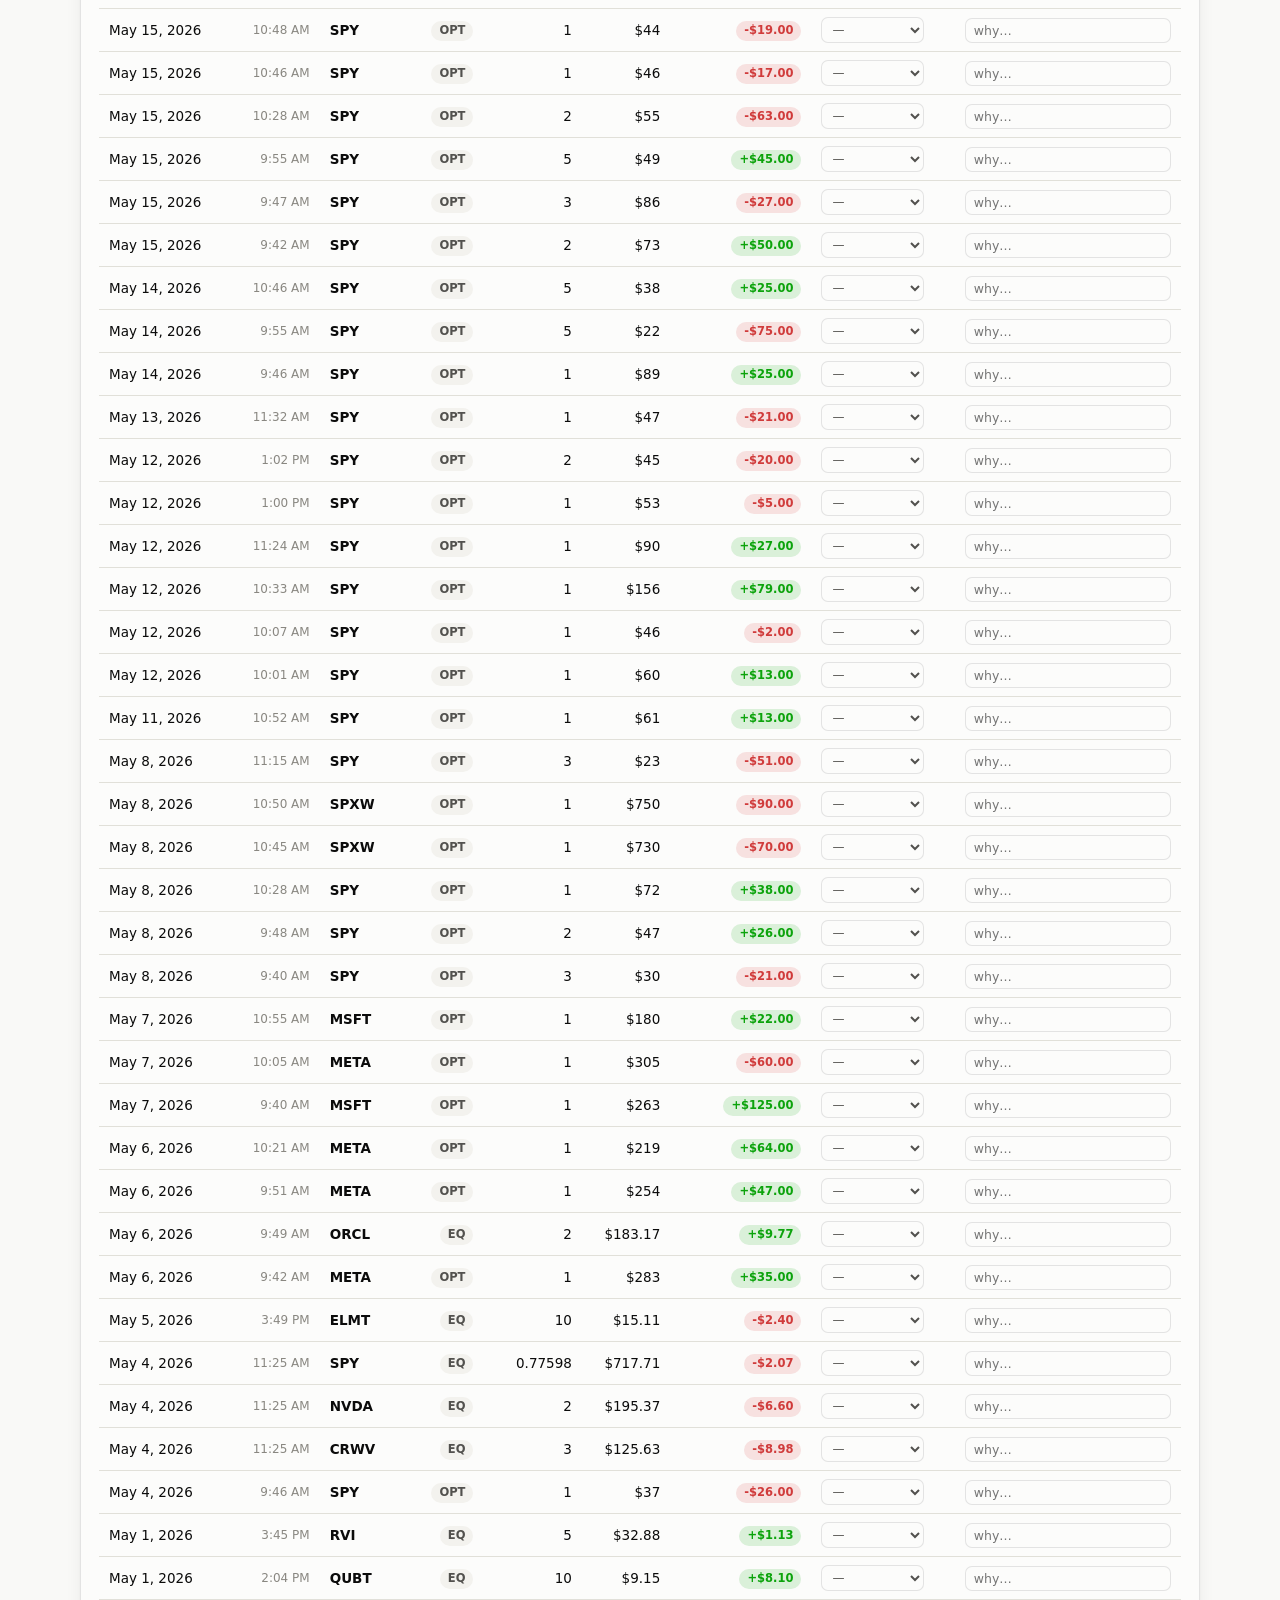
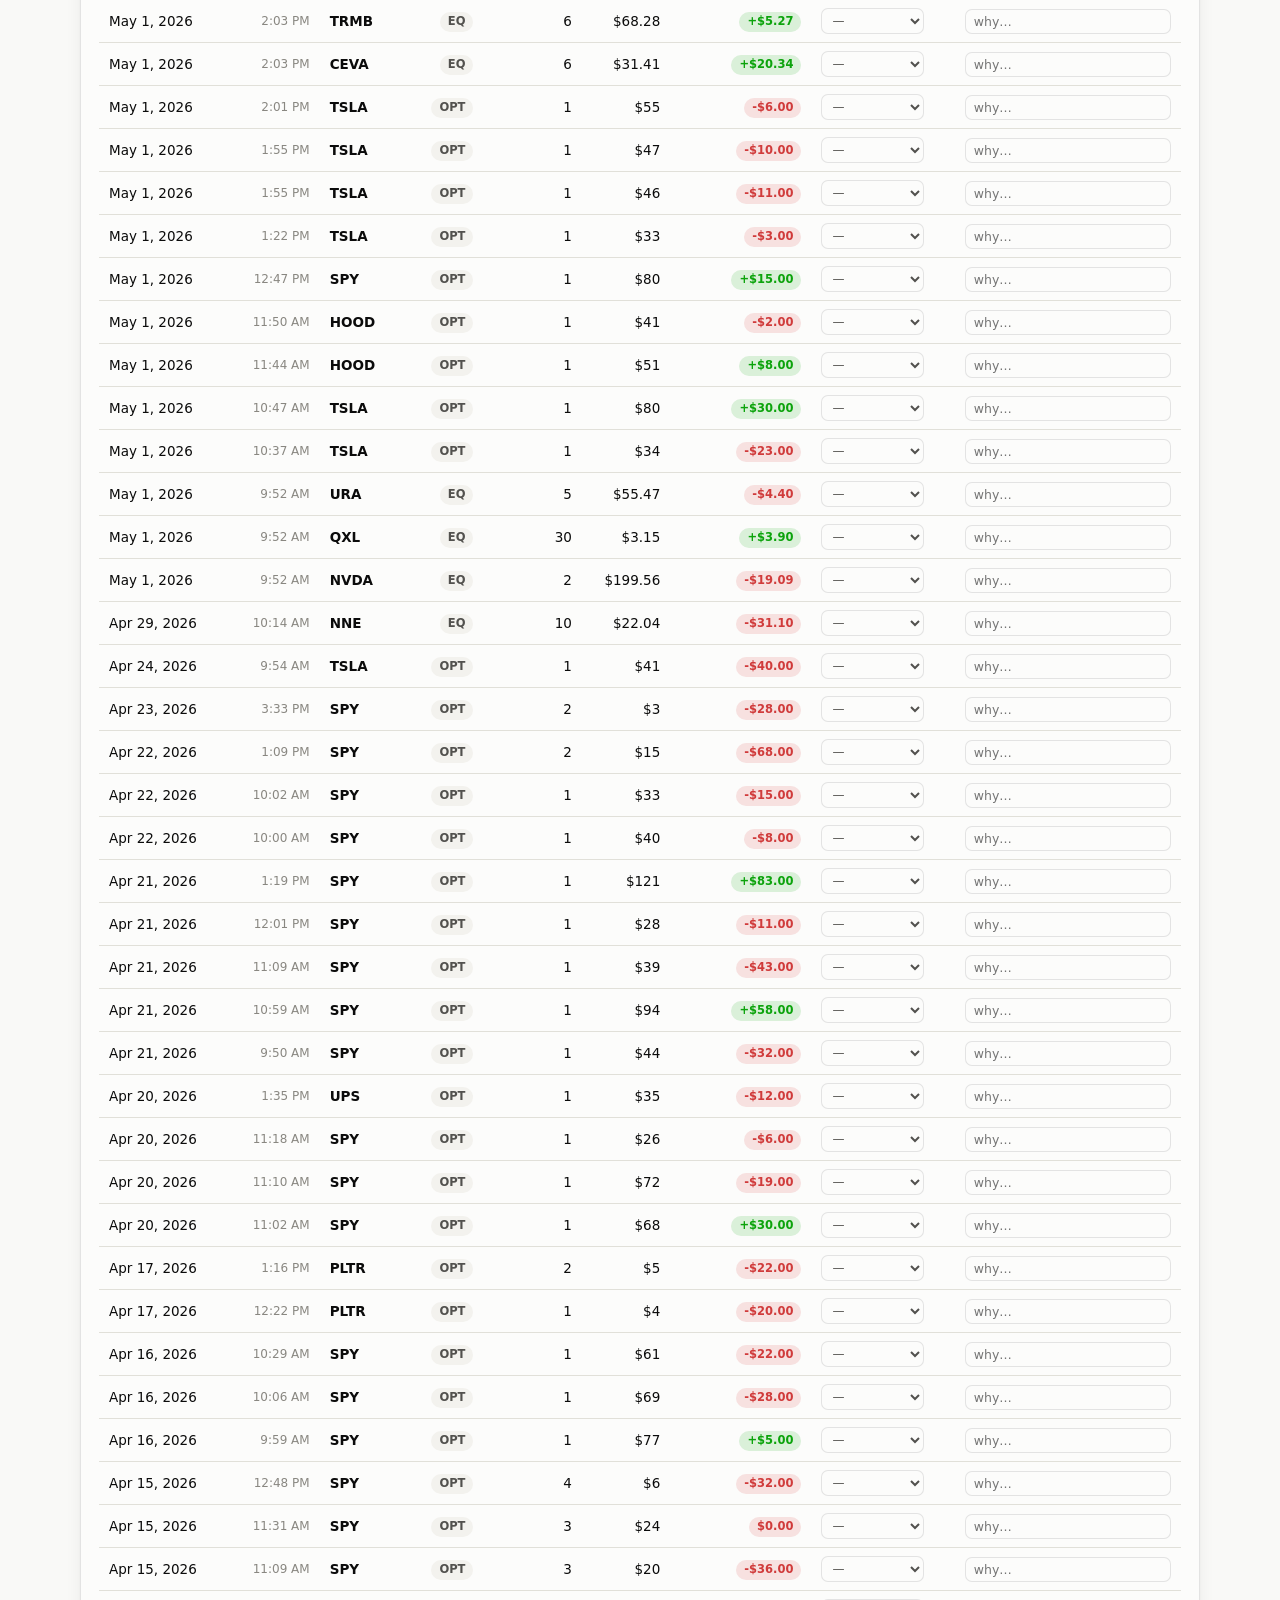
==== commit d08babd2: "Trading journal: AI Coach + playbook simulator - AI Coach card: an AI-written assessment of the acco" ====
--- a/trading-journal/index.html
+++ b/trading-journal/index.html
@@ -48,6 +48,26 @@
 
     <section class="kpis" id="kpis"></section>
 
+    <section class="coach-card" id="coachCard">
+      <div class="coach-head">
+        <div class="coach-badge">◆</div>
+        <h2>AI Coach</h2>
+        <span class="coach-grade">Assessment: <b id="coachGrade">—</b></span>
+      </div>
+      <div class="coach-verdict" id="coachVerdict"></div>
+      <div class="coach-cols">
+        <div class="coach-col">
+          <h3>Where you're losing money</h3>
+          <div id="coachLeaks"></div>
+        </div>
+        <div class="coach-col">
+          <h3>Your 30-day plan</h3>
+          <div id="coachPlan"></div>
+        </div>
+      </div>
+      <p class="coach-note" id="coachNote"></p>
+    </section>
+
     <section class="card" id="insightsCard">
       <div class="card-head">
         <h2>Insights</h2>
@@ -102,6 +122,21 @@
         <div id="dayofweek"></div>
       </section>
     </div>
+
+    <section class="card">
+      <div class="card-head">
+        <h2>Playbook simulator</h2>
+        <span class="hint">what your whole record would've been under these rules</span>
+      </div>
+      <div class="grid-2" style="align-items:start">
+        <div>
+          <div class="sim-result" id="simResult"></div>
+          <div id="simEquity"></div>
+          <p class="note" id="simNote" style="margin-top:10px"></p>
+        </div>
+        <div class="sim-toggles" id="simToggles"></div>
+      </div>
+    </section>
 
     <div class="grid-2">
       <section class="card">
@@ -199,6 +234,7 @@
   </div>
 
   <script src="data.js"></script>
+  <script src="coach.js"></script>
   <script src="app.js"></script>
 </body>
 </html>
--- a/trading-journal/styles.css
+++ b/trading-journal/styles.css
@@ -204,6 +204,46 @@
 .filterbar .count { font-size: 12.5px; color: var(--text-secondary); font-variant-numeric: tabular-nums; }
 .filterbar .count b { color: var(--text-primary); }
 
+/* ---- AI coach ---- */
+.coach-card {
+  background: linear-gradient(180deg, color-mix(in srgb, var(--accent) 8%, var(--surface-1)), var(--surface-1));
+  border: 1px solid var(--border); border-radius: var(--radius); box-shadow: var(--shadow);
+  padding: 18px 18px 16px; margin-bottom: 20px;
+}
+.coach-head { display: flex; align-items: center; gap: 10px; margin-bottom: 4px; flex-wrap: wrap; }
+.coach-badge { width: 30px; height: 30px; border-radius: 8px; background: linear-gradient(135deg, var(--accent), var(--series-1)); color: #fff; display: grid; place-items: center; font-size: 16px; flex: none; }
+.coach-head h2 { font-size: 16px; }
+.coach-grade { margin-left: auto; font-size: 12.5px; color: var(--text-secondary); }
+.coach-grade b { font-size: 15px; color: var(--text-primary); }
+.coach-verdict { font-size: 14.5px; line-height: 1.6; margin: 8px 0 14px; color: var(--text-primary); }
+.coach-cols { display: grid; grid-template-columns: 1fr 1fr; gap: 18px; }
+@media (max-width: 820px){ .coach-cols { grid-template-columns: 1fr; } }
+.coach-col h3 { font-size: 12px; text-transform: uppercase; letter-spacing: .04em; color: var(--muted); margin-bottom: 8px; }
+.coach-item { display: flex; gap: 9px; padding: 7px 0; border-bottom: 1px solid var(--grid); }
+.coach-item:last-child { border-bottom: none; }
+.coach-item .n { flex: none; width: 20px; height: 20px; border-radius: 50%; background: var(--surface-2); color: var(--text-secondary); display: grid; place-items: center; font-size: 11.5px; font-weight: 700; margin-top: 1px; }
+.coach-item .n.leak { background: var(--loss-soft); color: var(--loss); }
+.coach-item .n.win { background: var(--win-soft); color: var(--win); }
+.coach-item .b { font-size: 13.5px; line-height: 1.5; }
+.coach-item .b b { }
+.coach-item .b .impact { color: var(--win); font-weight: 600; }
+.coach-note { font-size: 12px; color: var(--muted); margin-top: 12px; }
+
+/* ---- playbook simulator ---- */
+.sim-toggles { display: flex; flex-direction: column; gap: 8px; }
+.sim-tog { display: flex; align-items: center; gap: 10px; padding: 9px 11px; border: 1px solid var(--border); border-radius: 10px; background: var(--surface-1); cursor: pointer; }
+.sim-tog:hover { background: var(--surface-2); }
+.sim-tog.on { border-color: var(--series-1); background: color-mix(in srgb, var(--series-1) 8%, var(--surface-1)); }
+.sim-tog .box { width: 18px; height: 18px; border-radius: 5px; border: 1.5px solid var(--axis); flex: none; display: grid; place-items: center; color: #fff; font-size: 12px; }
+.sim-tog.on .box { background: var(--series-1); border-color: var(--series-1); }
+.sim-tog .lab { font-size: 13.5px; }
+.sim-tog .lab small { display: block; color: var(--muted); font-size: 11.5px; }
+.sim-result { display: grid; grid-template-columns: repeat(3,1fr); gap: 10px; margin-bottom: 12px; }
+.sim-stat { background: var(--surface-2); border-radius: 10px; padding: 10px 12px; }
+.sim-stat .l { font-size: 11px; color: var(--muted); text-transform: uppercase; letter-spacing: .03em; }
+.sim-stat .v { font-size: 20px; font-weight: 700; margin-top: 3px; }
+.sim-stat .d { font-size: 11.5px; margin-top: 1px; }
+
 /* ---- insights ---- */
 .insights { display: grid; grid-template-columns: repeat(auto-fit, minmax(230px, 1fr)); gap: 12px; }
 .insight {
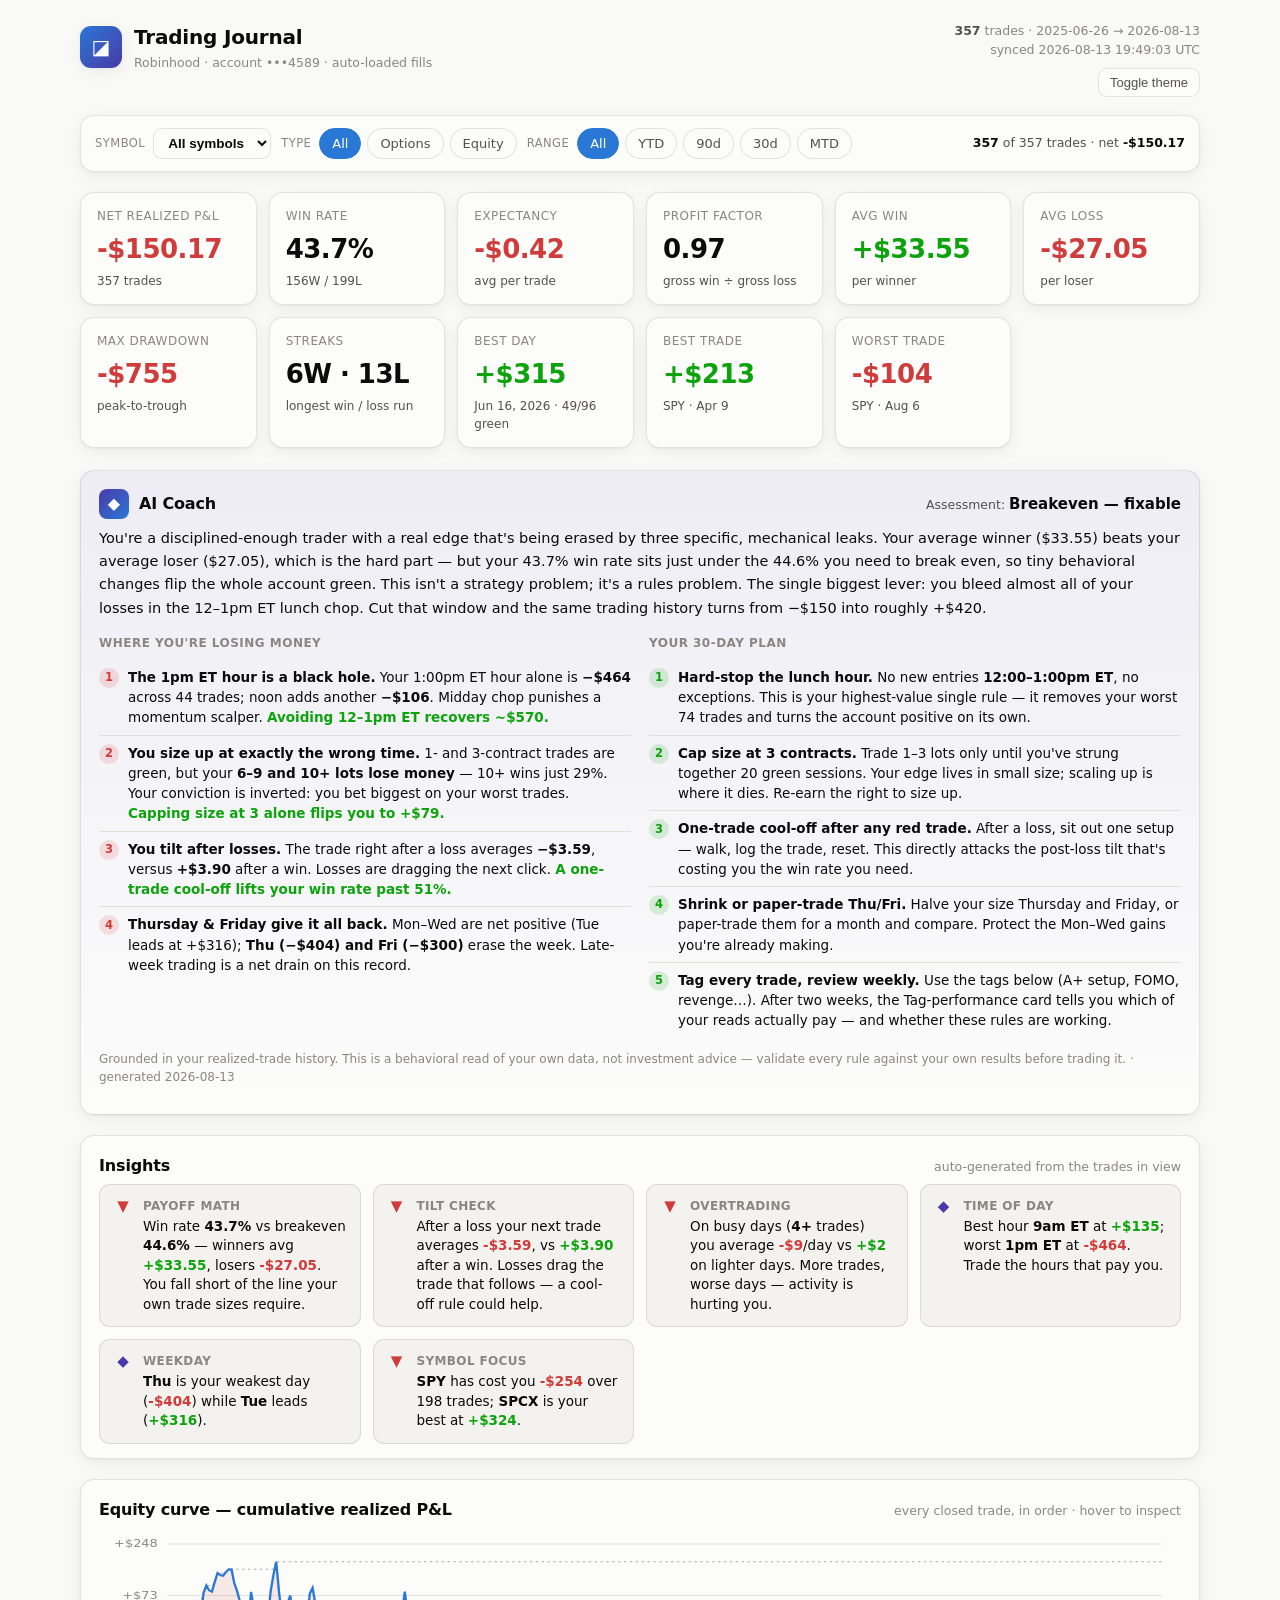
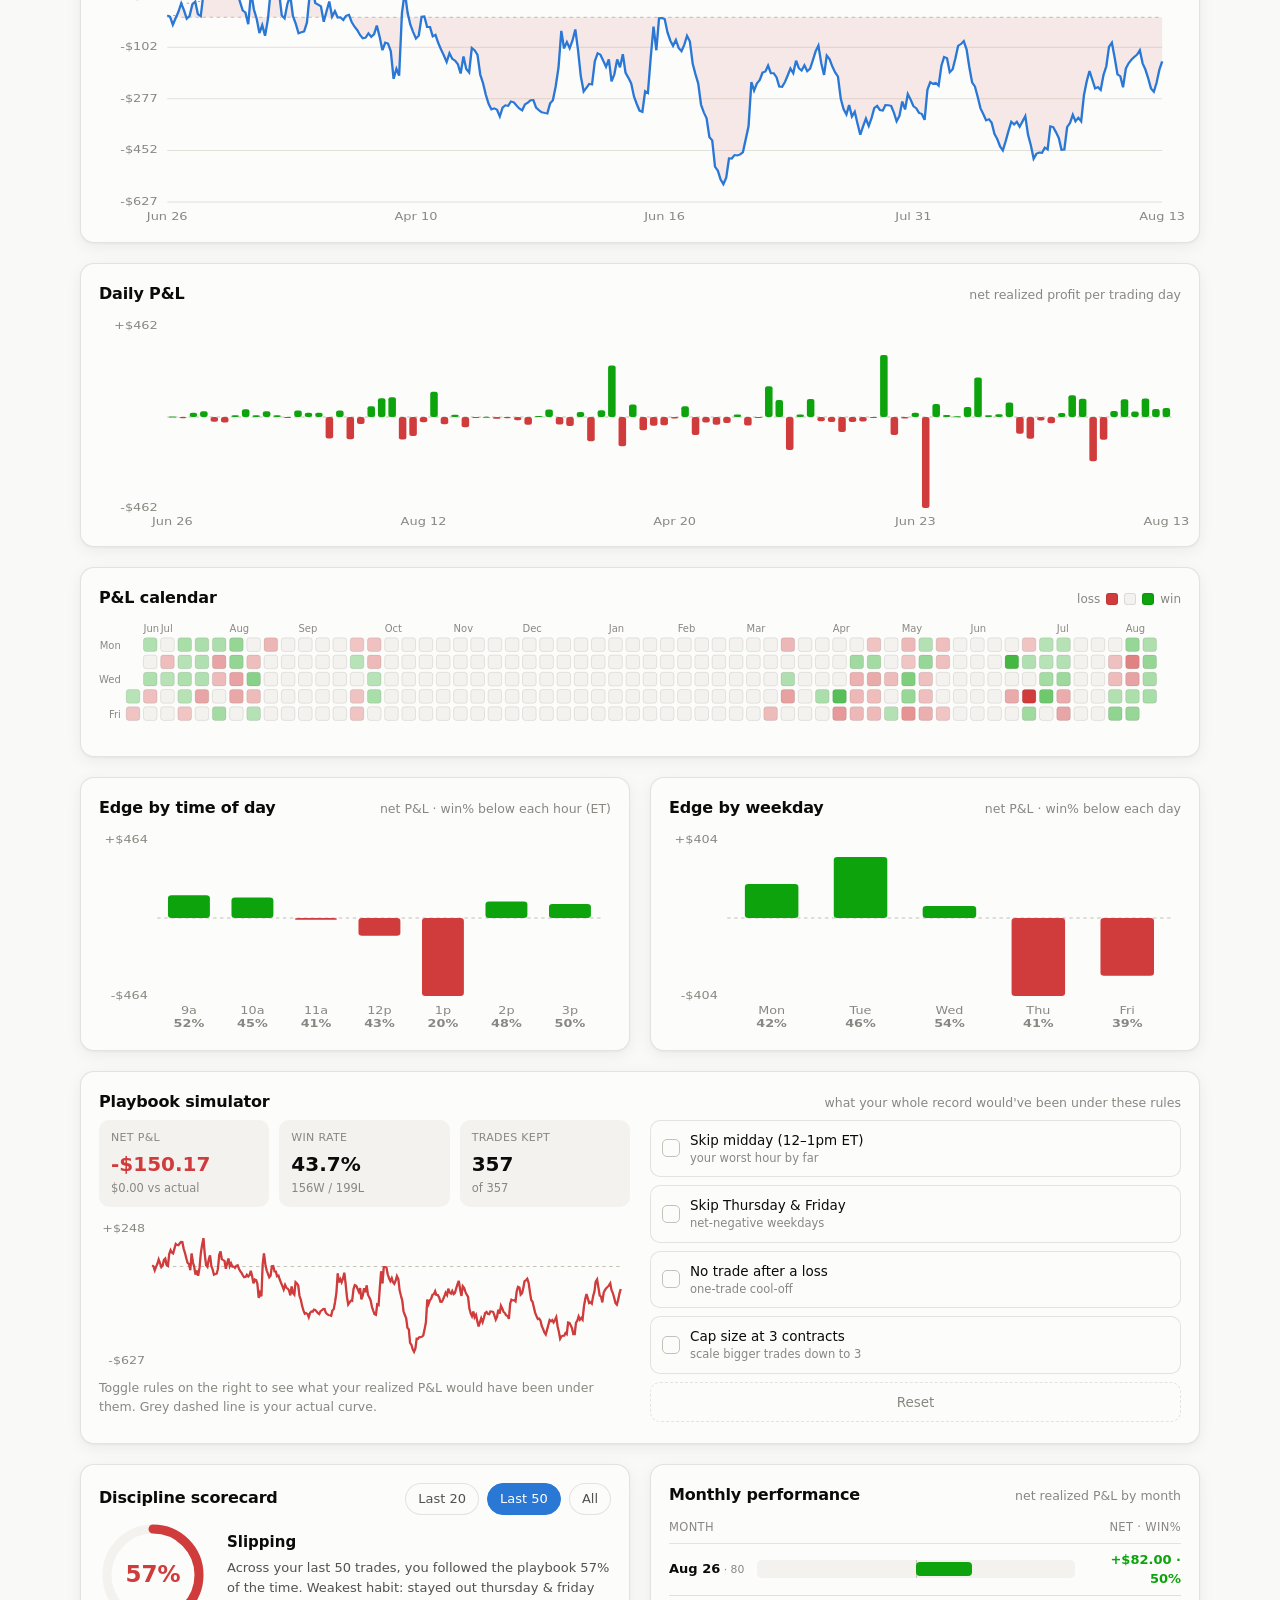
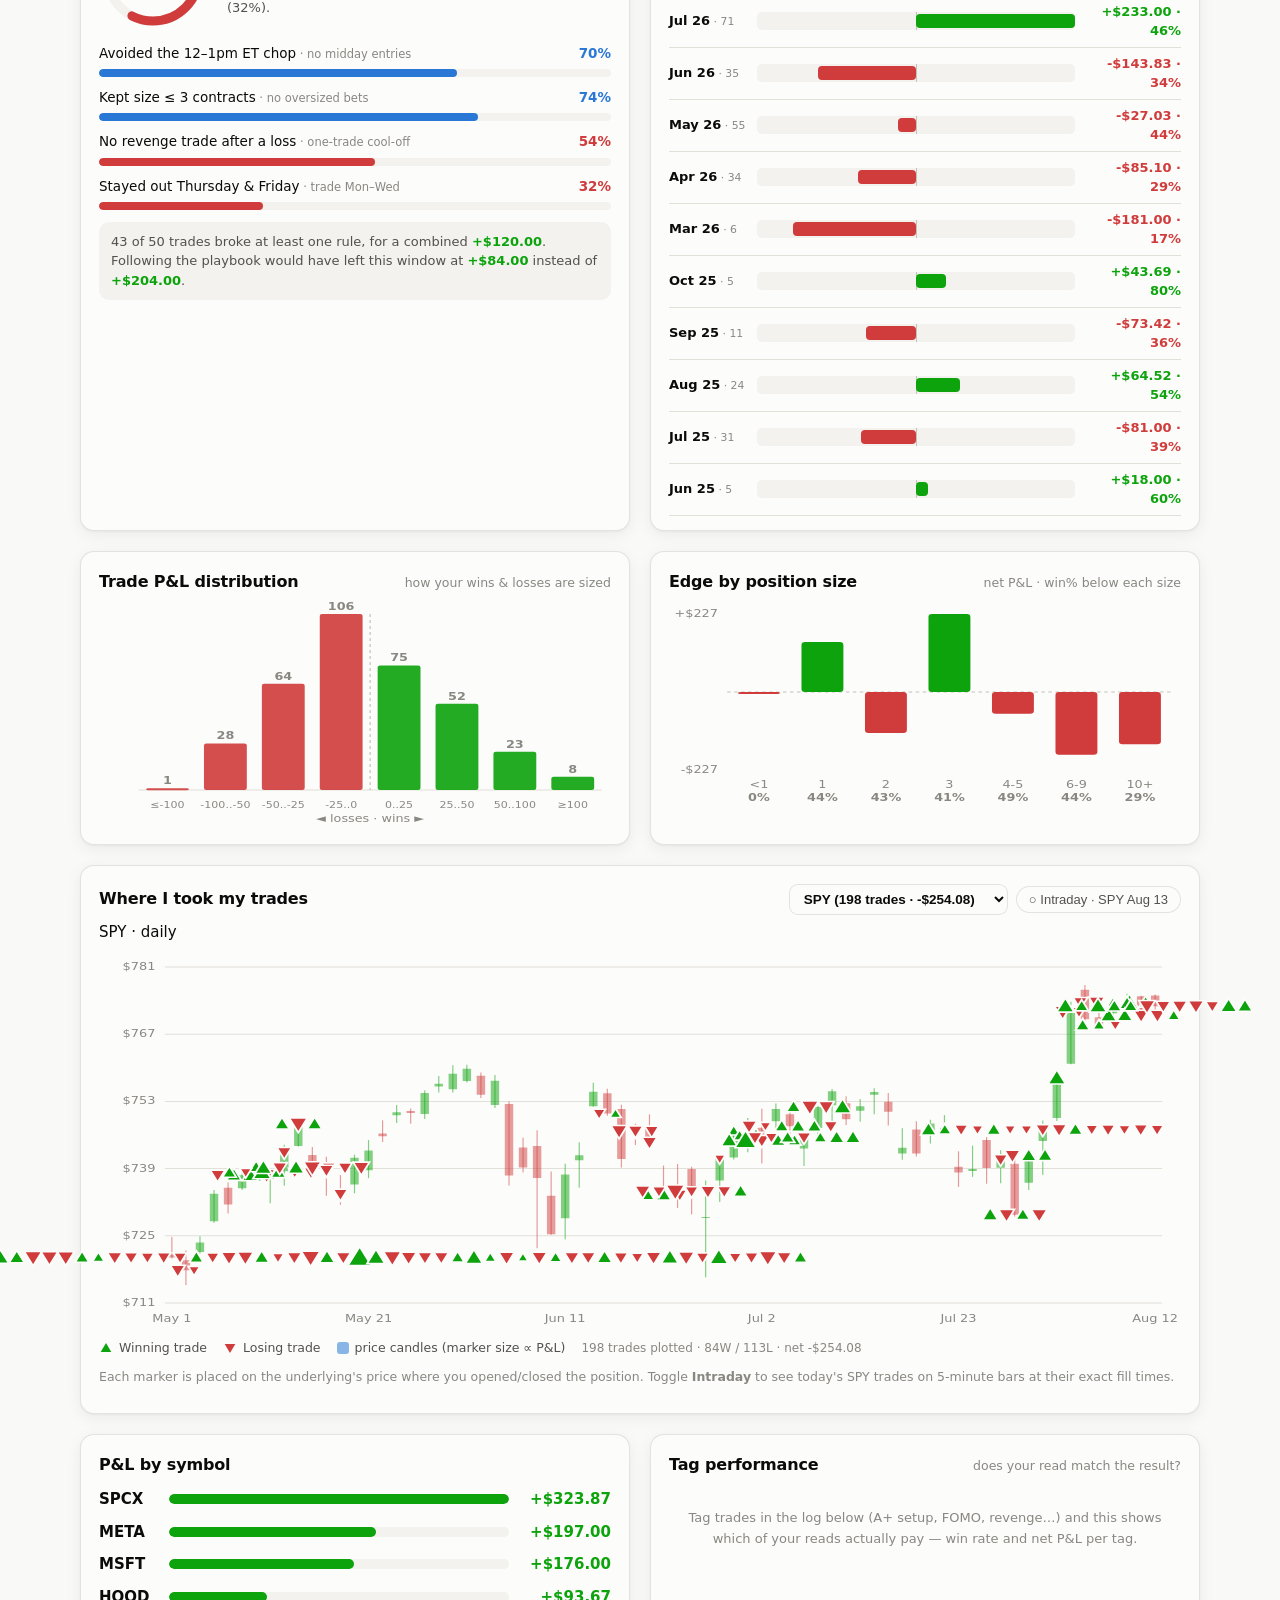
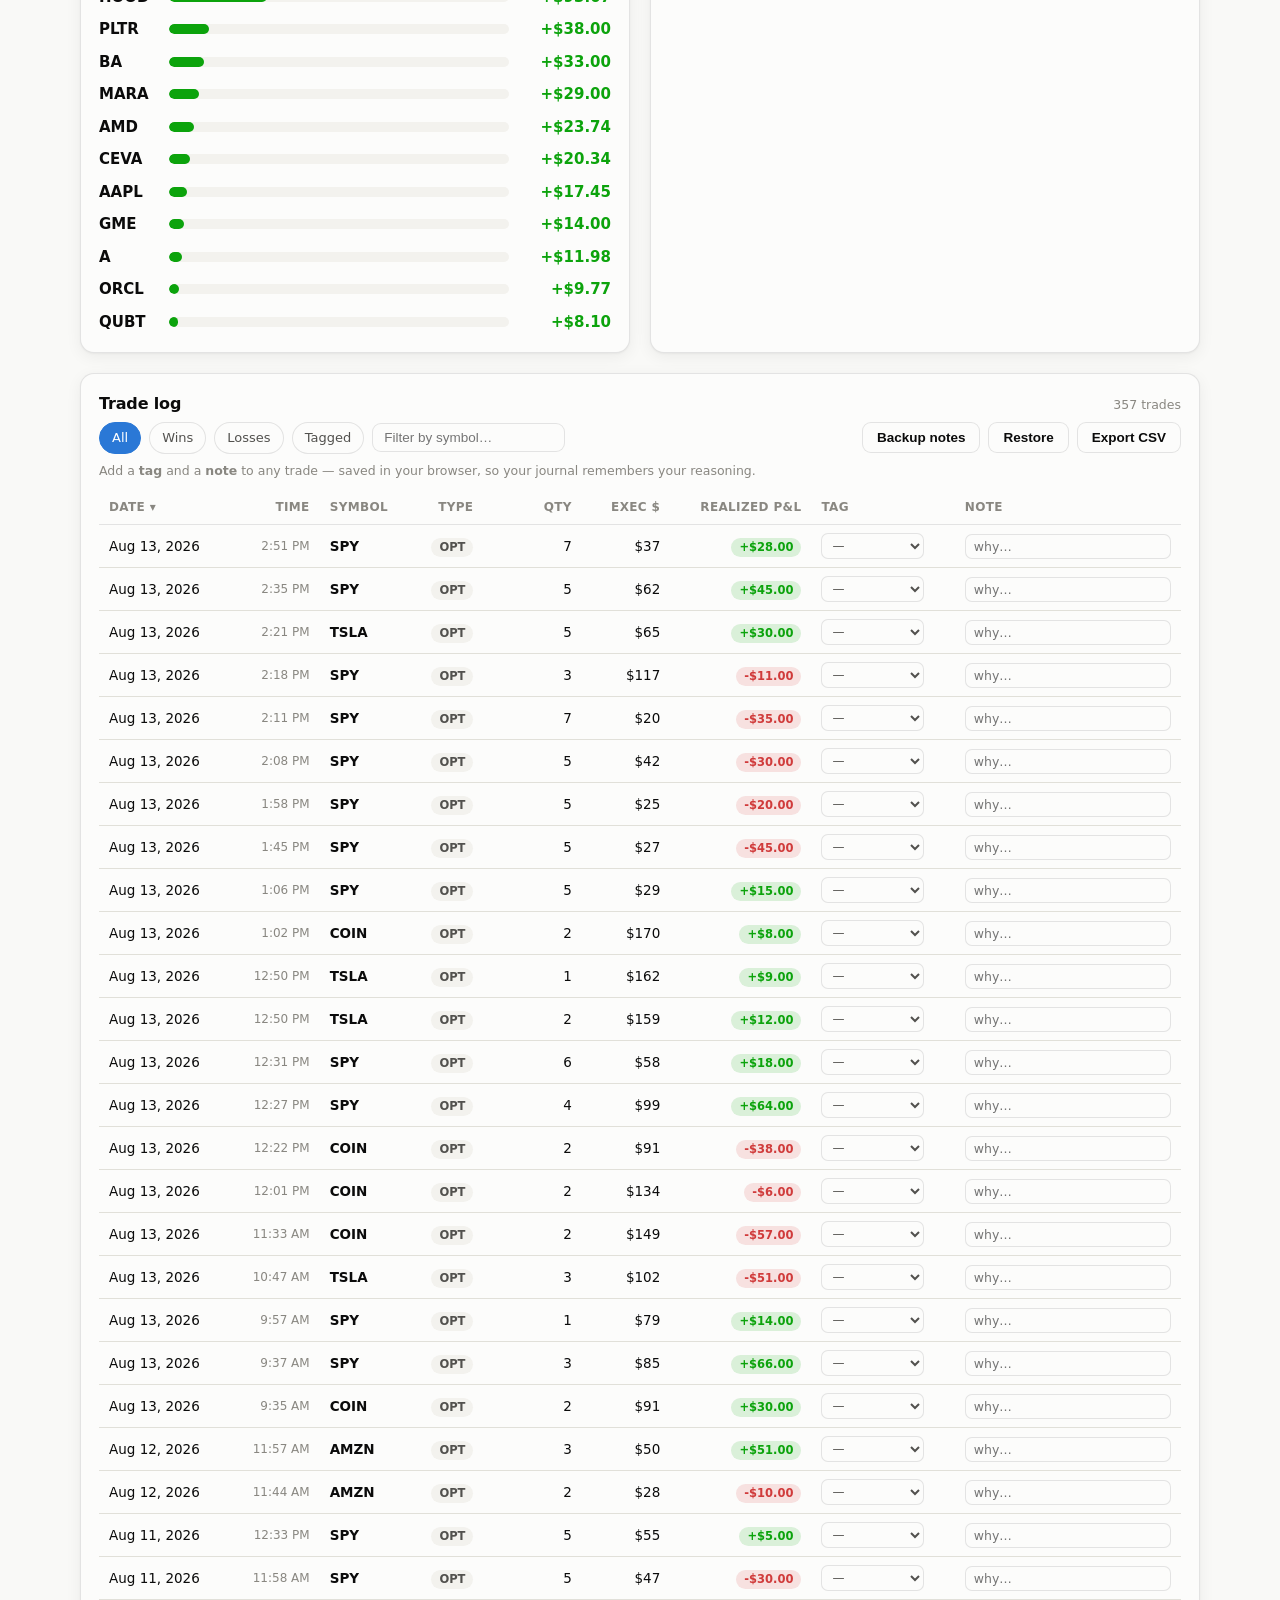
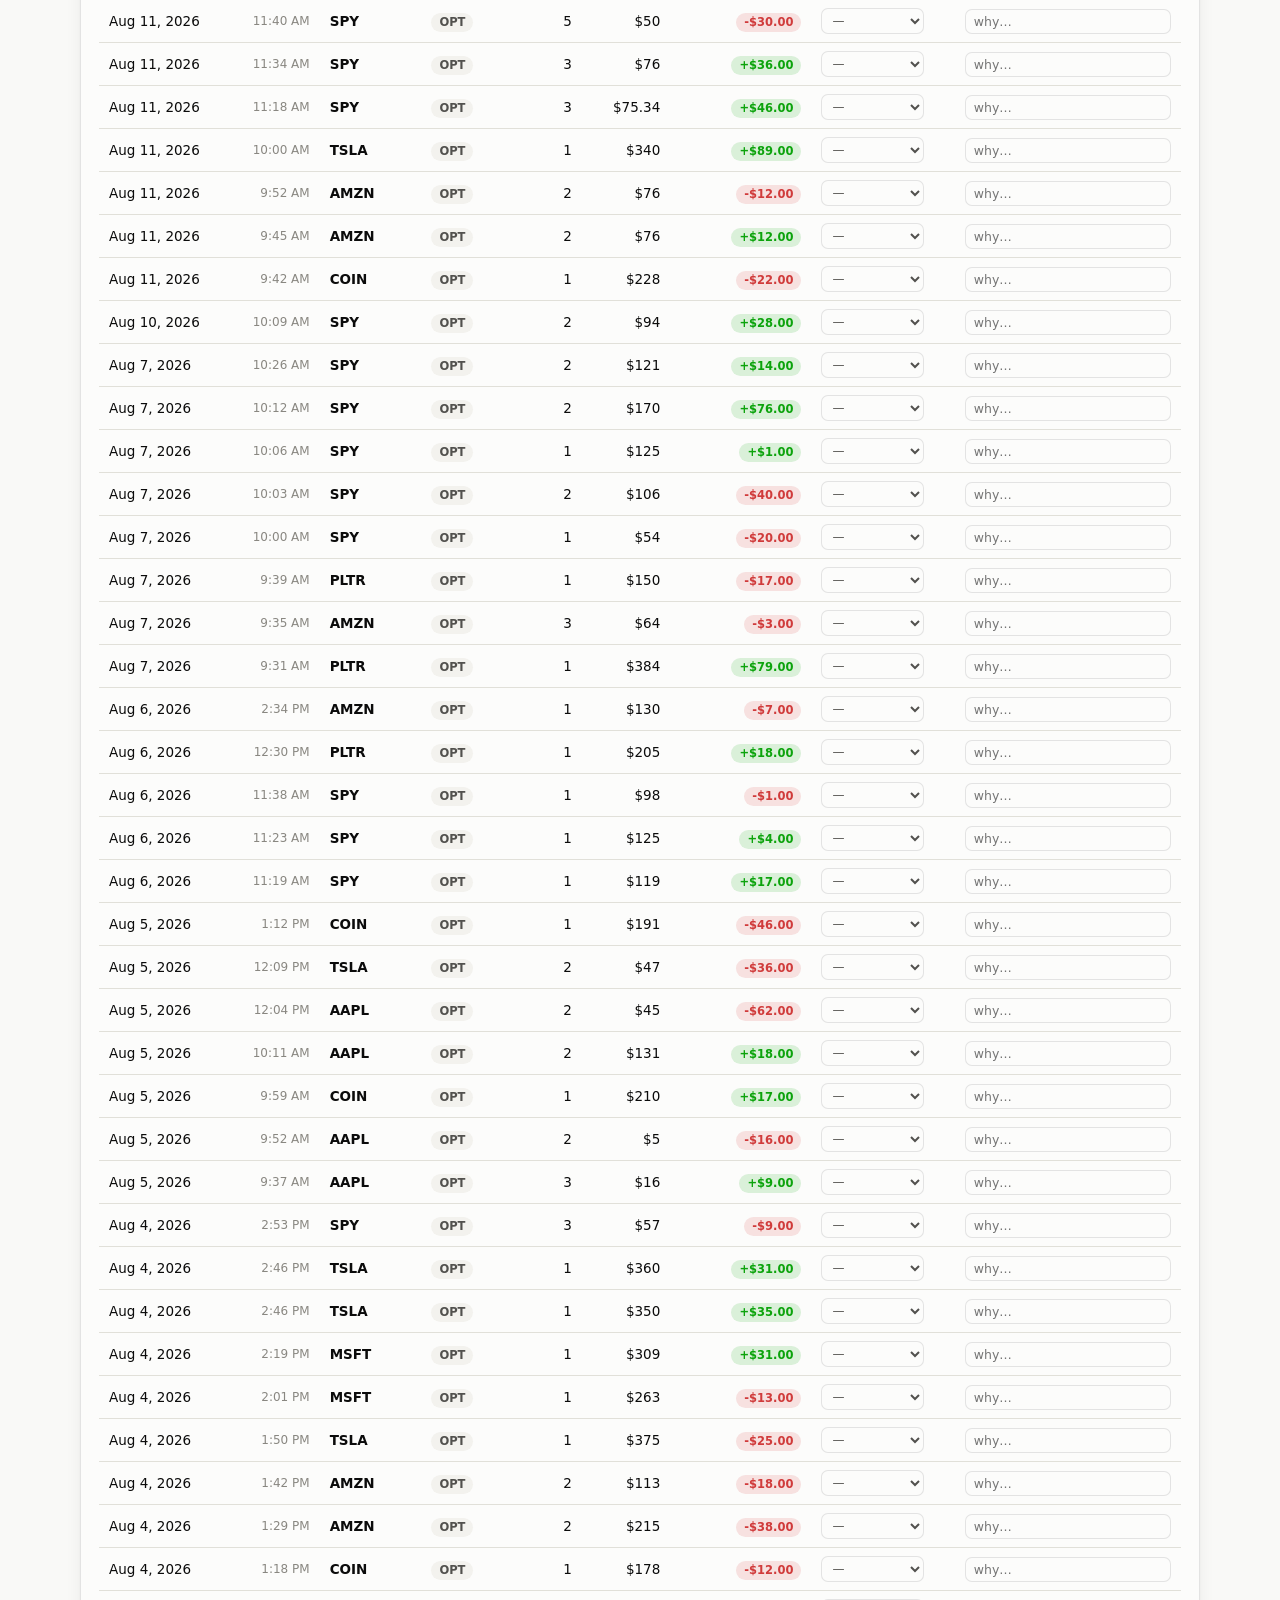
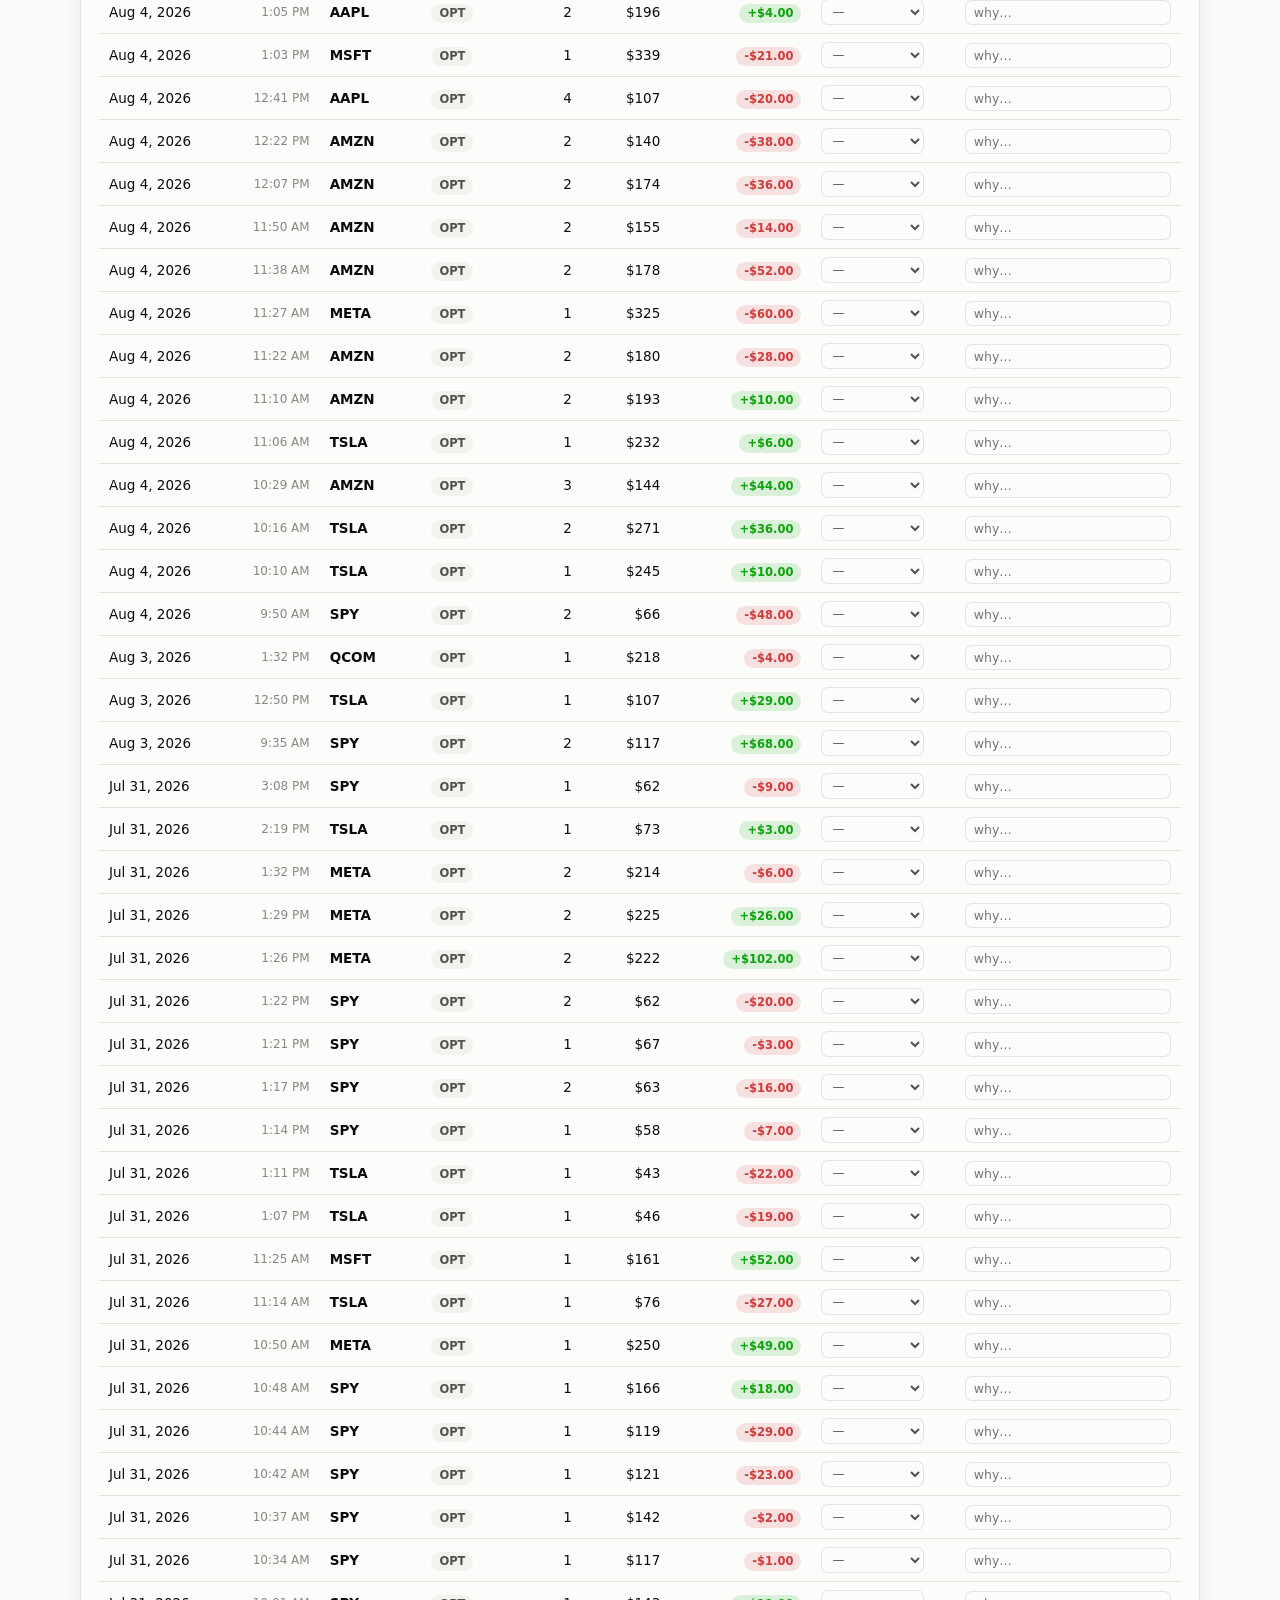
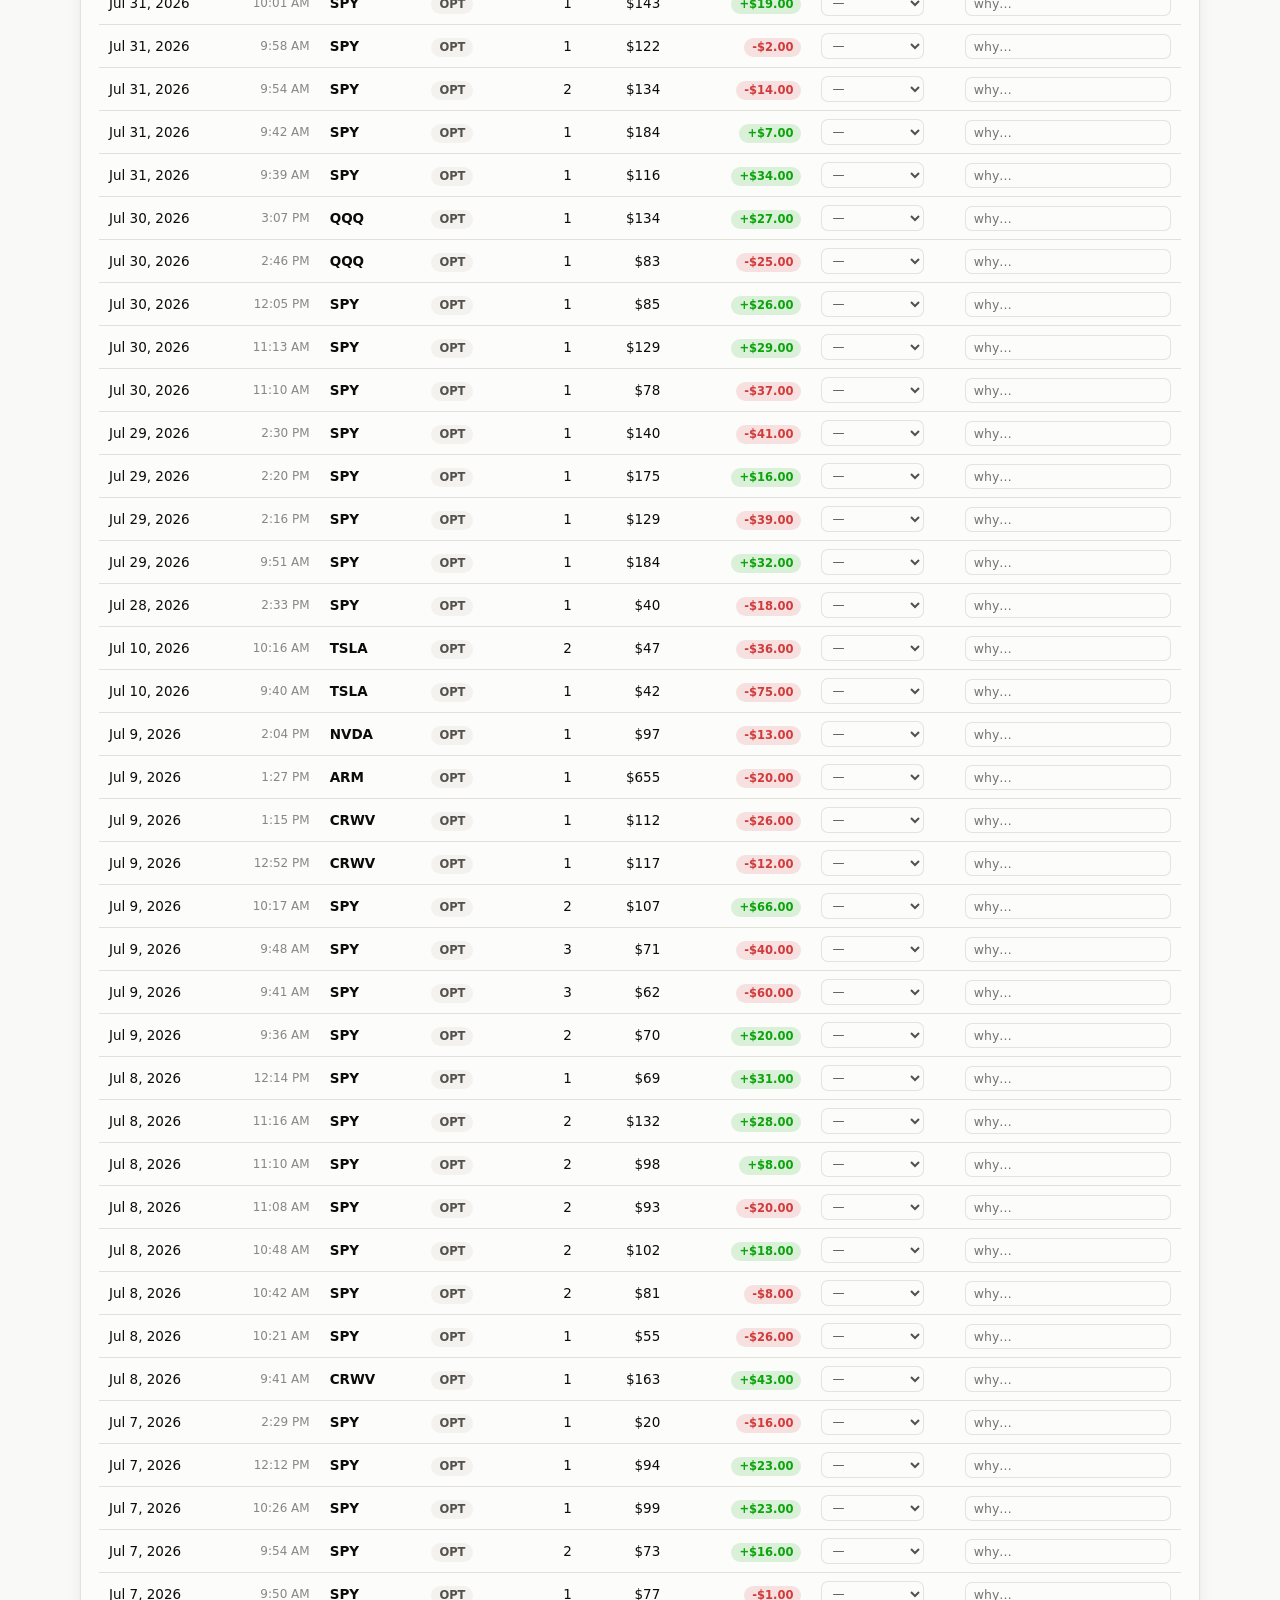
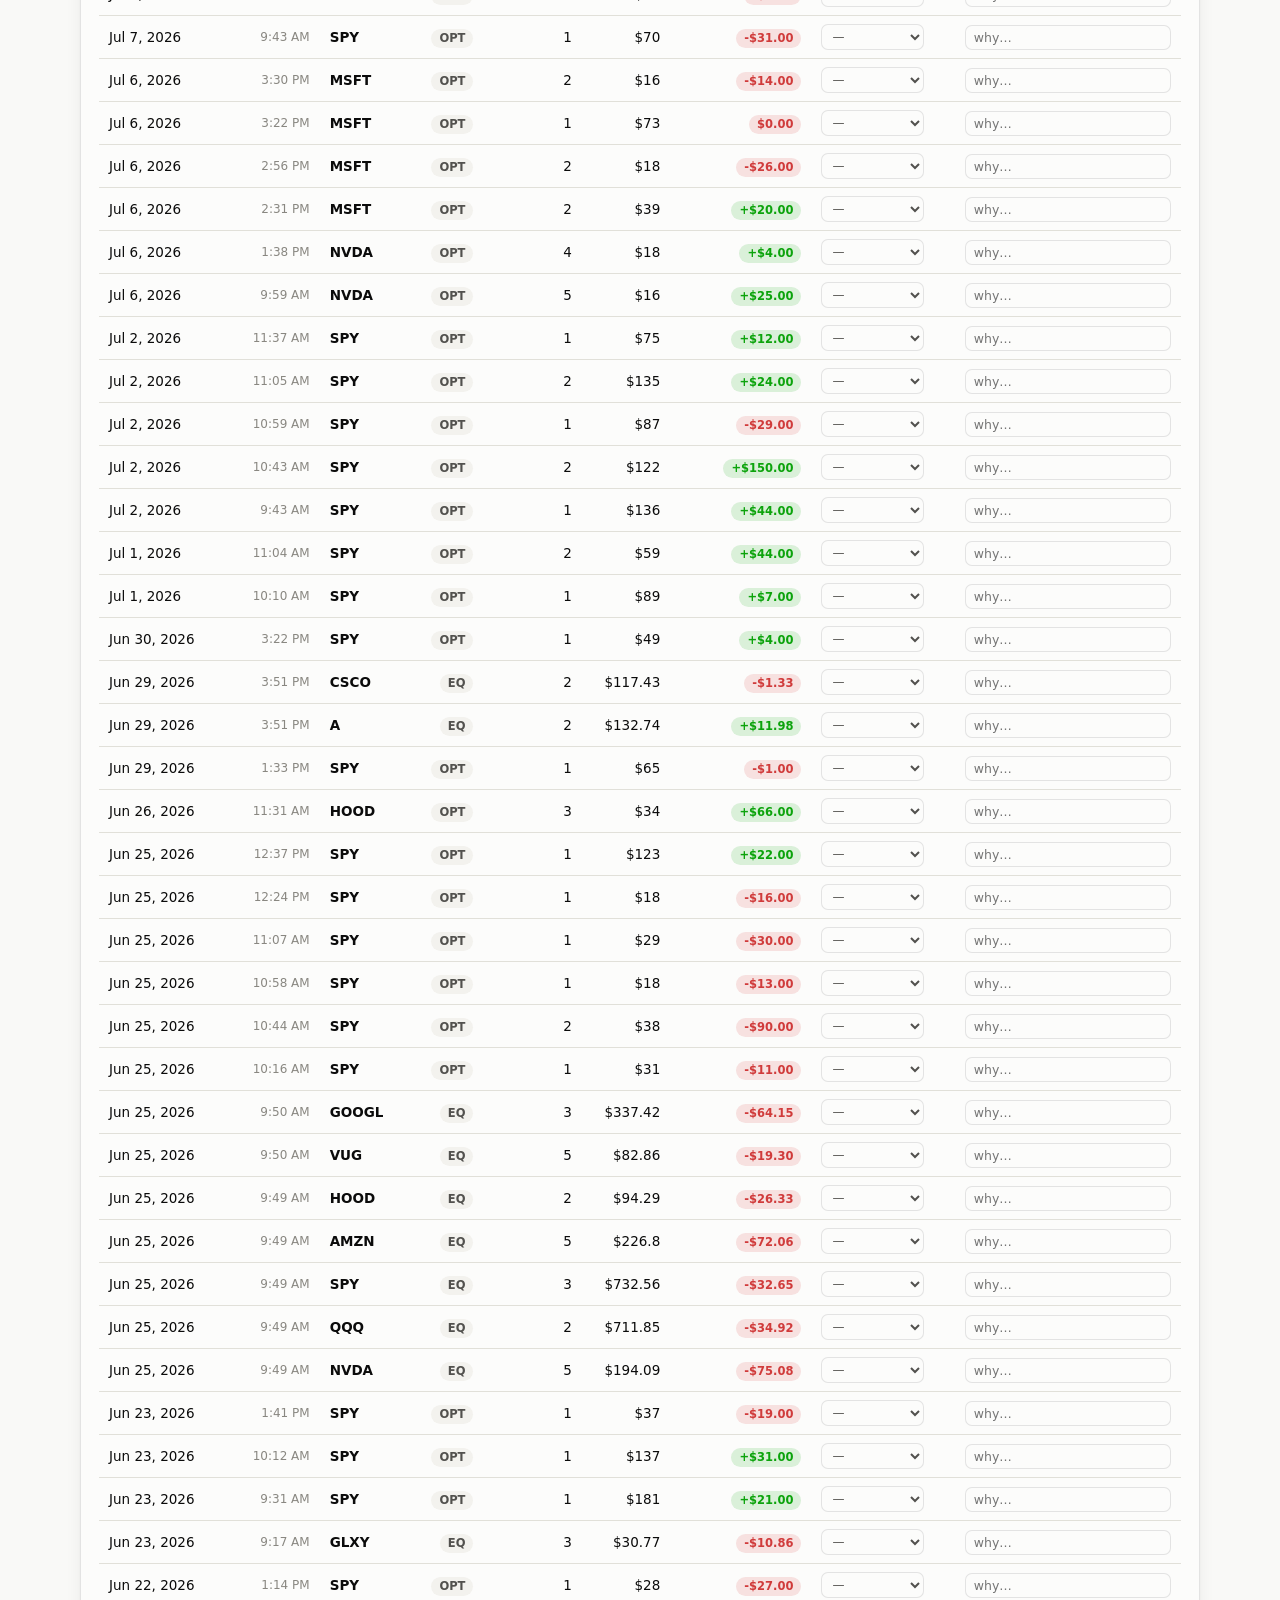
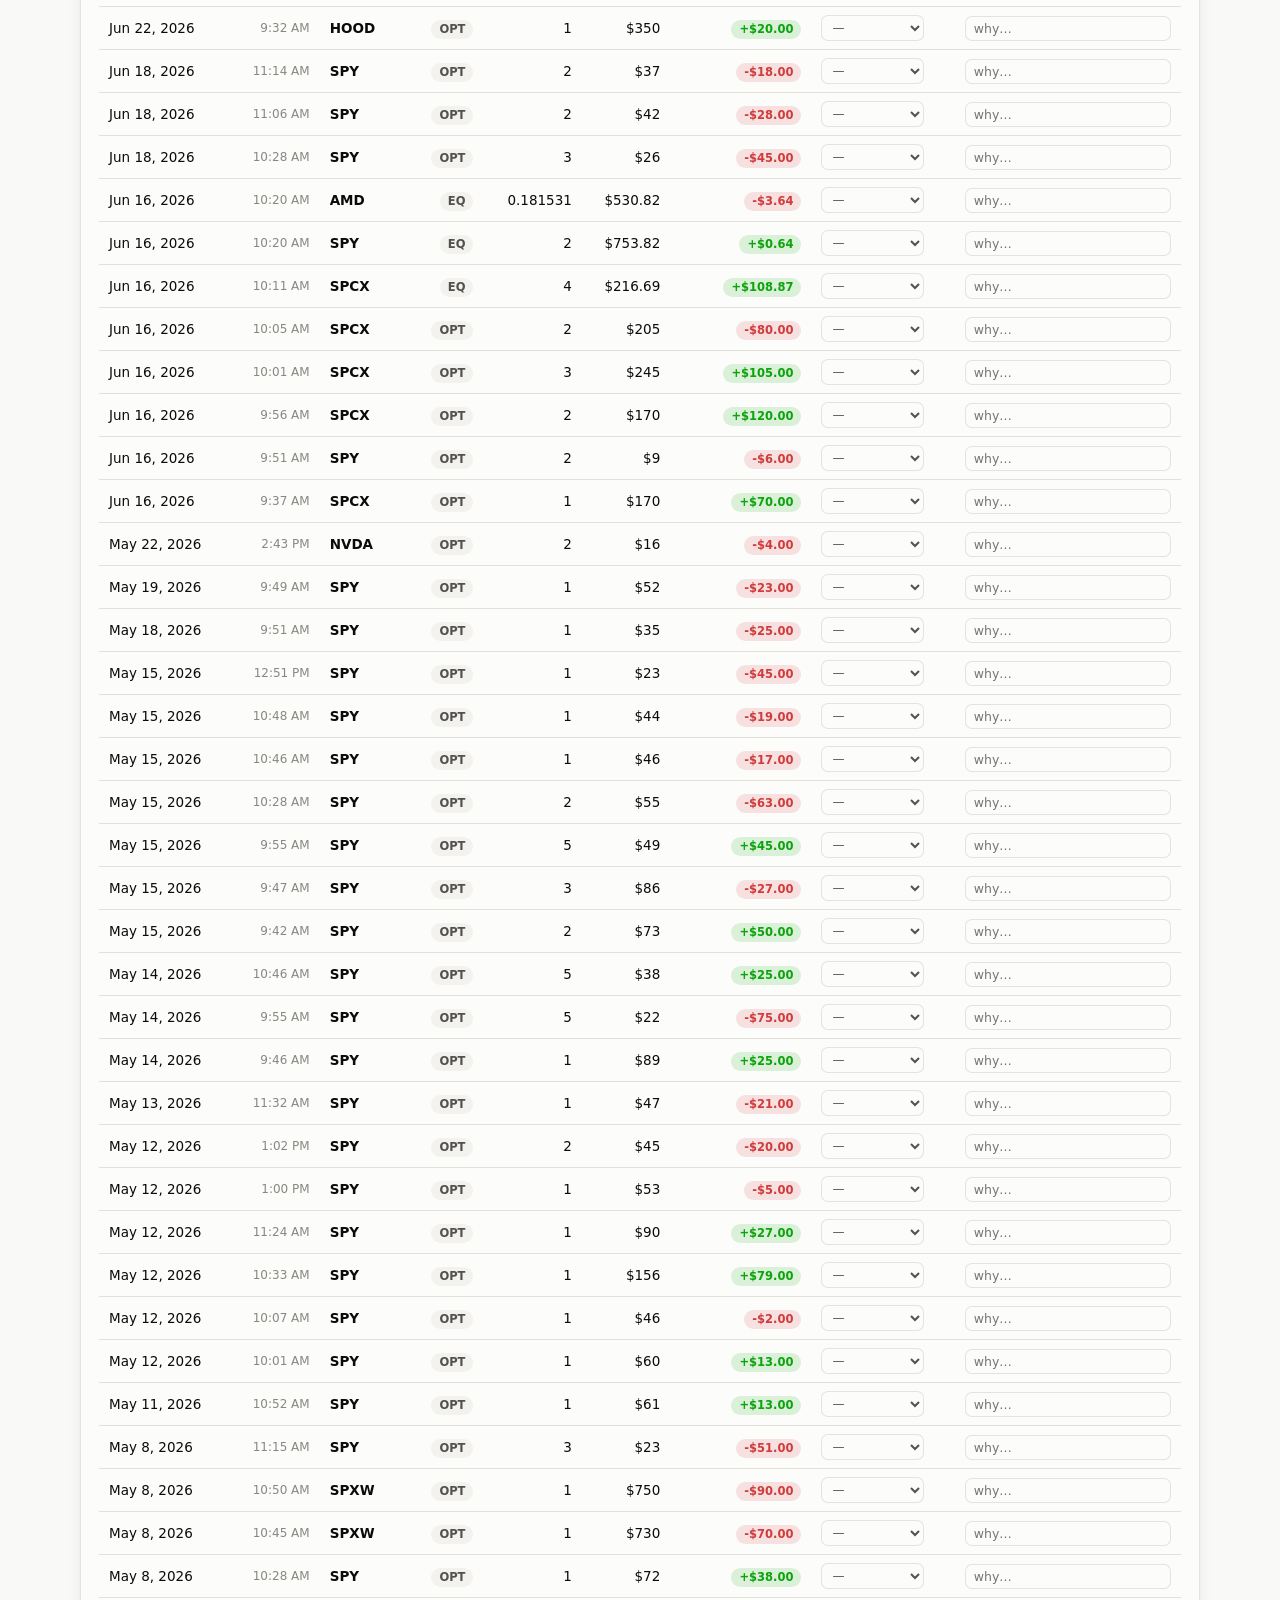
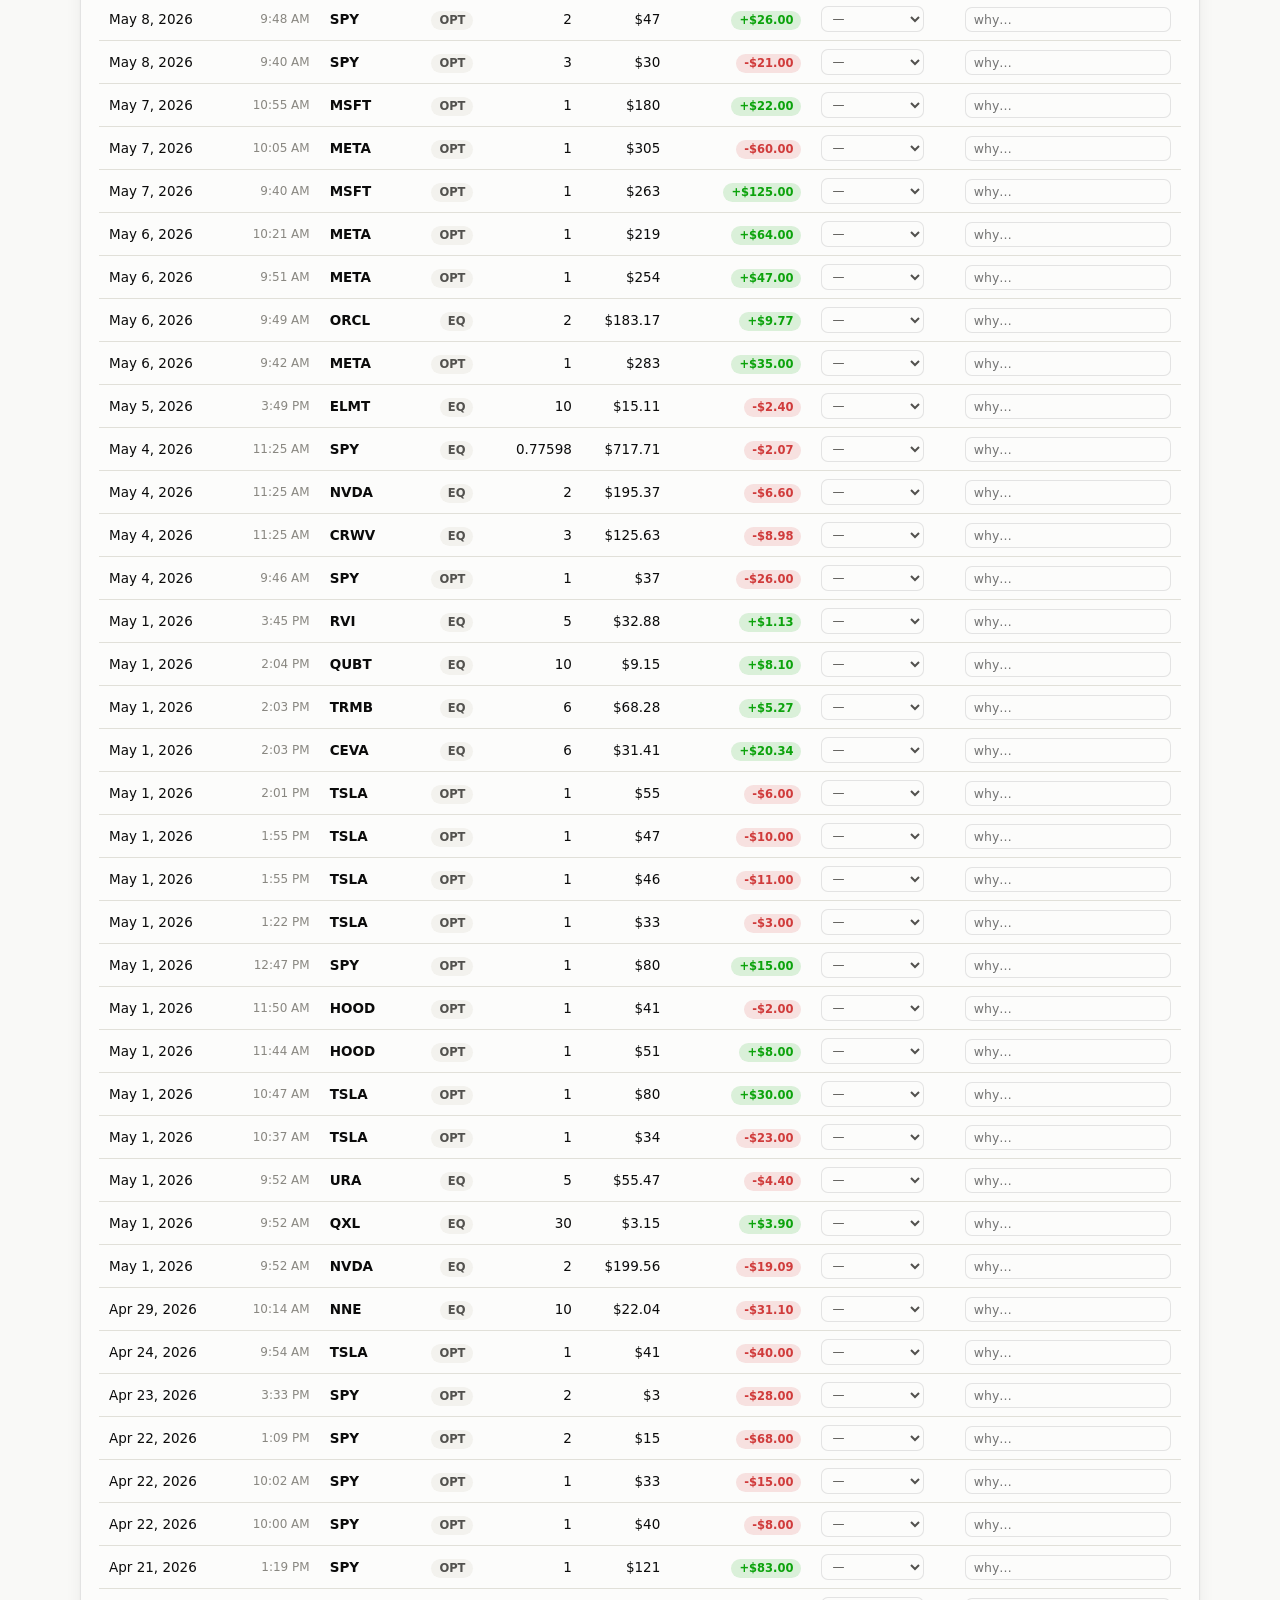
==== commit 4c957704: "Trading journal: discipline scorecard + monthly performance - Discipline scorecard: grades how well " ====
--- a/trading-journal/index.html
+++ b/trading-journal/index.html
@@ -137,6 +137,35 @@
         <div class="sim-toggles" id="simToggles"></div>
       </div>
     </section>
+
+    <div class="grid-2">
+      <section class="card">
+        <div class="card-head">
+          <h2>Discipline scorecard</h2>
+          <div class="controls" id="discWindow">
+            <span class="chip" data-w="20">Last 20</span>
+            <span class="chip active" data-w="50">Last 50</span>
+            <span class="chip" data-w="0">All</span>
+          </div>
+        </div>
+        <div class="disc-top">
+          <svg class="disc-ring" id="discRing" viewBox="0 0 108 108"></svg>
+          <div class="disc-lede">
+            <div class="grade" id="discGrade">—</div>
+            <p id="discLede"></p>
+          </div>
+        </div>
+        <div class="disc-rules" id="discRules"></div>
+        <div class="disc-cost" id="discCost"></div>
+      </section>
+      <section class="card">
+        <div class="card-head">
+          <h2>Monthly performance</h2>
+          <span class="hint">net realized P&amp;L by month</span>
+        </div>
+        <div id="monthly"></div>
+      </section>
+    </div>
 
     <div class="grid-2">
       <section class="card">
--- a/trading-journal/styles.css
+++ b/trading-journal/styles.css
@@ -244,6 +244,33 @@
 .sim-stat .v { font-size: 20px; font-weight: 700; margin-top: 3px; }
 .sim-stat .d { font-size: 11.5px; margin-top: 1px; }
 
+/* ---- discipline scorecard ---- */
+.disc-top { display: flex; gap: 20px; align-items: center; flex-wrap: wrap; margin-bottom: 14px; }
+.disc-ring { position: relative; width: 108px; height: 108px; flex: none; }
+.disc-ring .pct { position: absolute; inset: 0; display: grid; place-items: center; font-size: 26px; font-weight: 700; }
+.disc-lede { flex: 1 1 240px; }
+.disc-lede .grade { font-size: 15px; font-weight: 650; }
+.disc-lede p { font-size: 13px; color: var(--text-secondary); line-height: 1.55; margin: 4px 0 0; }
+.disc-rules { display: grid; gap: 10px; }
+.disc-rule { display: grid; grid-template-columns: 1fr 62px; gap: 10px 12px; align-items: center; }
+.disc-rule .rn { font-size: 13.5px; }
+.disc-rule .rn small { color: var(--muted); font-size: 11.5px; }
+.disc-rule .track { grid-column: 1 / -1; height: 8px; background: var(--surface-2); border-radius: 5px; overflow: hidden; margin-top: -4px; }
+.disc-rule .fill { height: 100%; border-radius: 5px; }
+.disc-rule .rp { text-align: right; font-variant-numeric: tabular-nums; font-weight: 650; font-size: 13.5px; }
+.disc-cost { margin-top: 12px; font-size: 13px; color: var(--text-secondary); padding: 10px 12px; background: var(--surface-2); border-radius: 10px; }
+.disc-cost b { font-variant-numeric: tabular-nums; }
+
+/* ---- monthly table ---- */
+.mon-row { display: grid; grid-template-columns: 78px 1fr 96px; gap: 10px; align-items: center; padding: 6px 0; border-bottom: 1px solid var(--grid); }
+.mon-row.head { color: var(--muted); font-size: 11.5px; text-transform: uppercase; letter-spacing: .03em; border-bottom: 1px solid var(--border); }
+.mon-row .mname { font-weight: 600; font-size: 13px; }
+.mon-row .mname small { color: var(--muted); font-weight: 400; }
+.mon-bar { height: 18px; position: relative; background: var(--surface-2); border-radius: 5px; }
+.mon-bar .z { position: absolute; top: 0; bottom: 0; left: 50%; width: 1px; background: var(--axis); }
+.mon-bar .f { position: absolute; top: 2px; bottom: 2px; border-radius: 4px; }
+.mon-row .mamt { text-align: right; font-variant-numeric: tabular-nums; font-weight: 600; font-size: 13px; }
+
 /* ---- insights ---- */
 .insights { display: grid; grid-template-columns: repeat(auto-fit, minmax(230px, 1fr)); gap: 12px; }
 .insight {
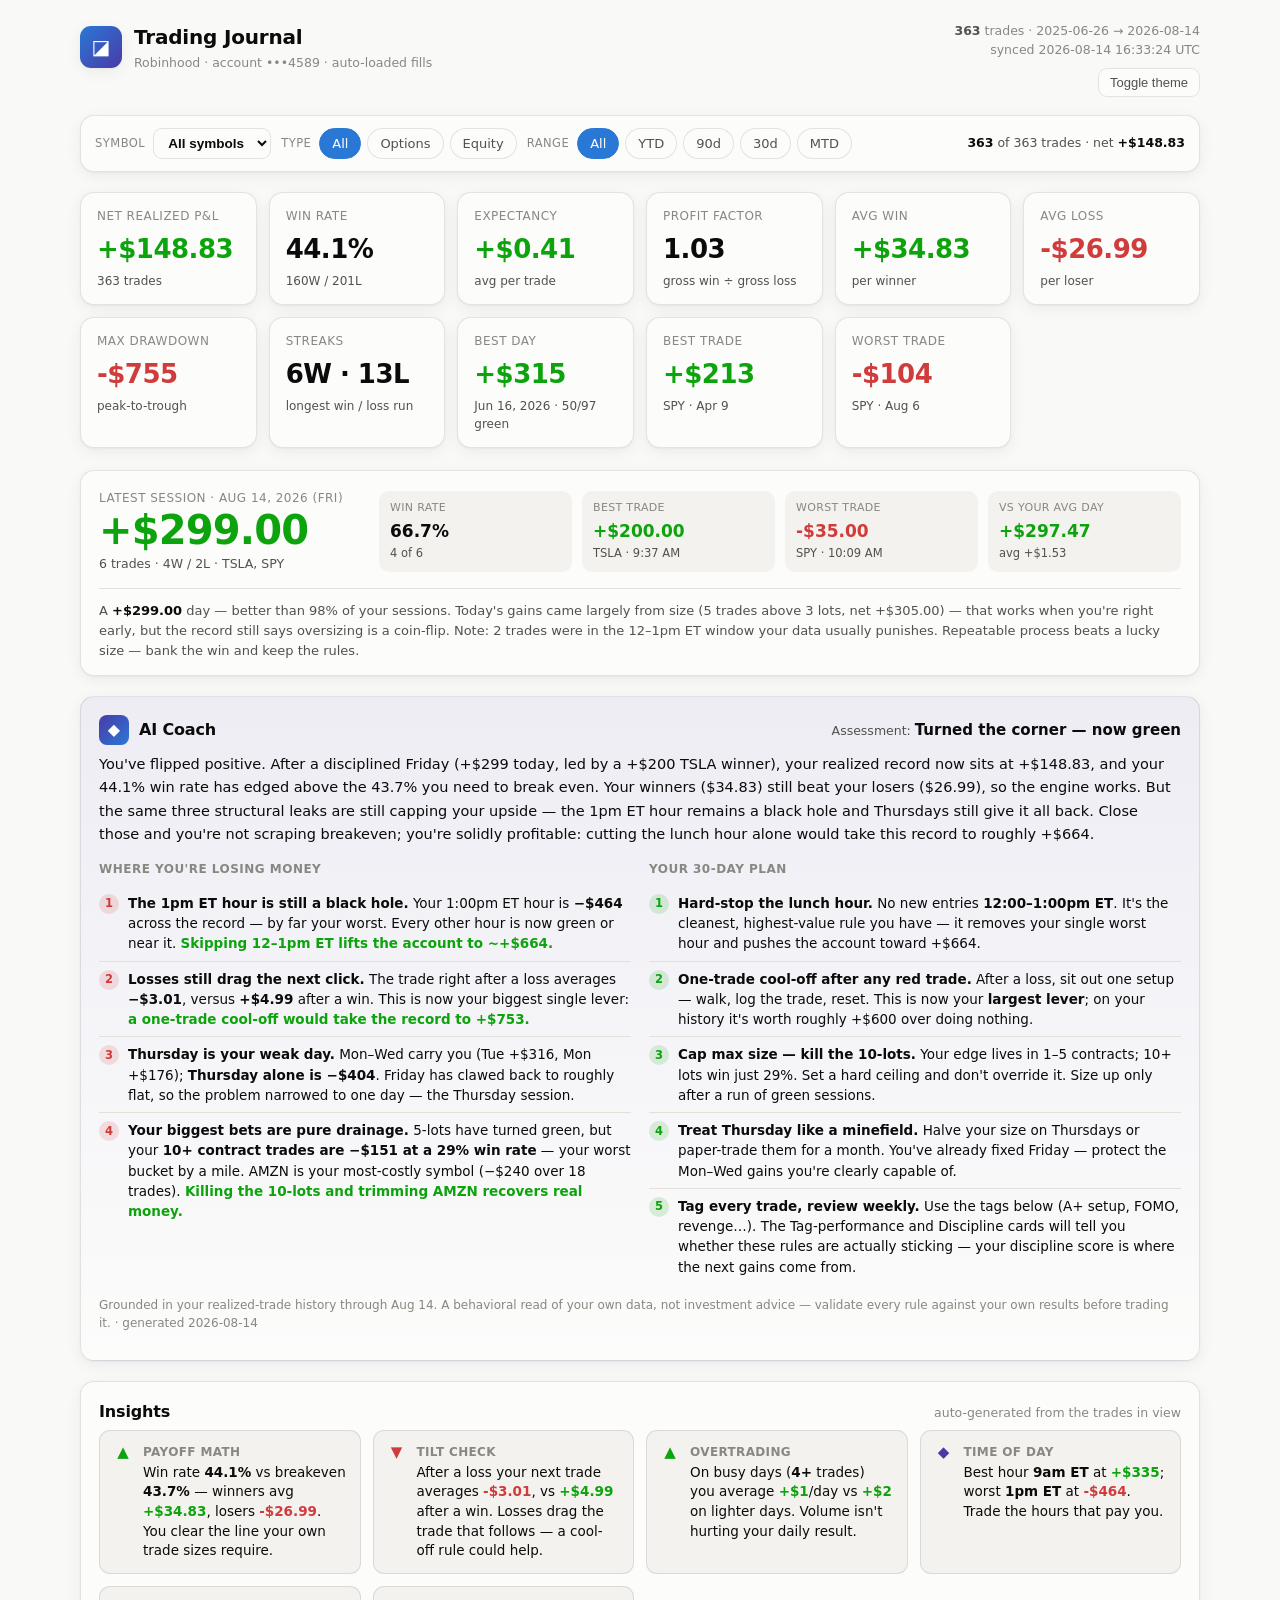
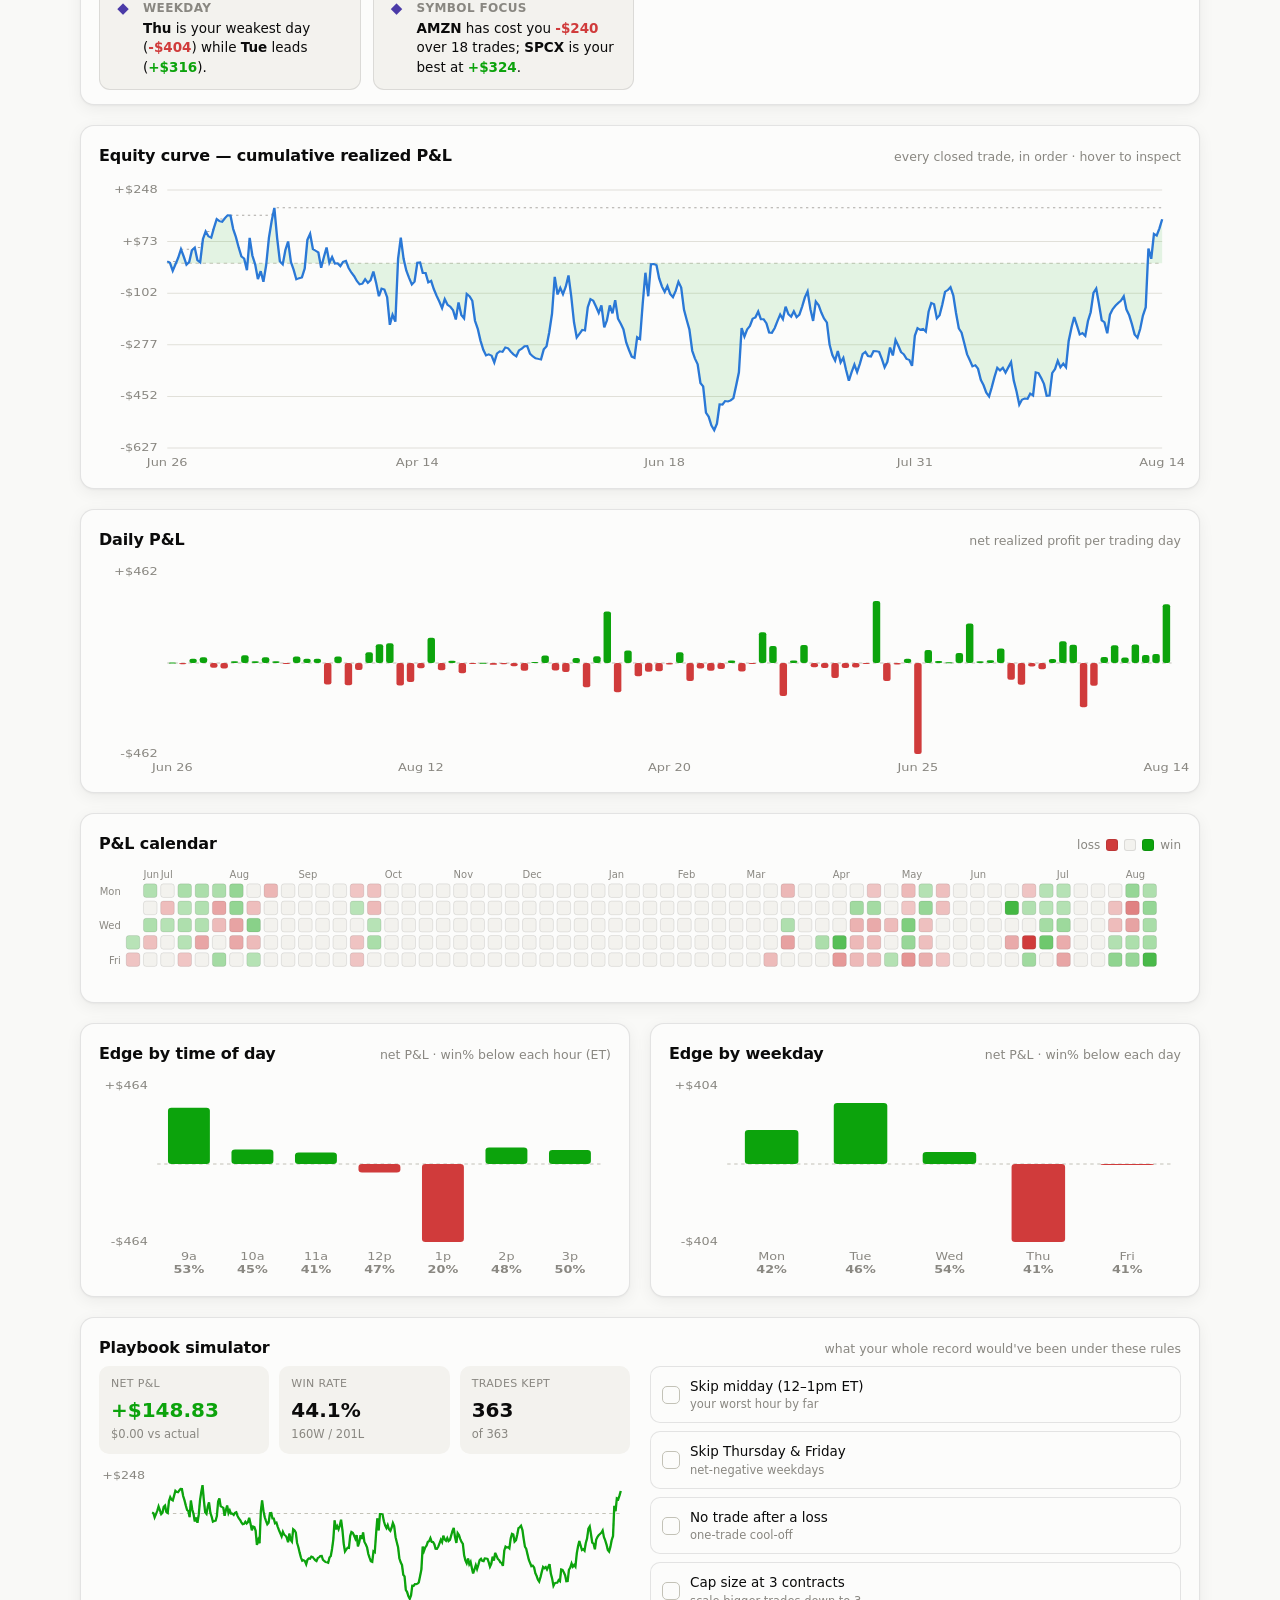
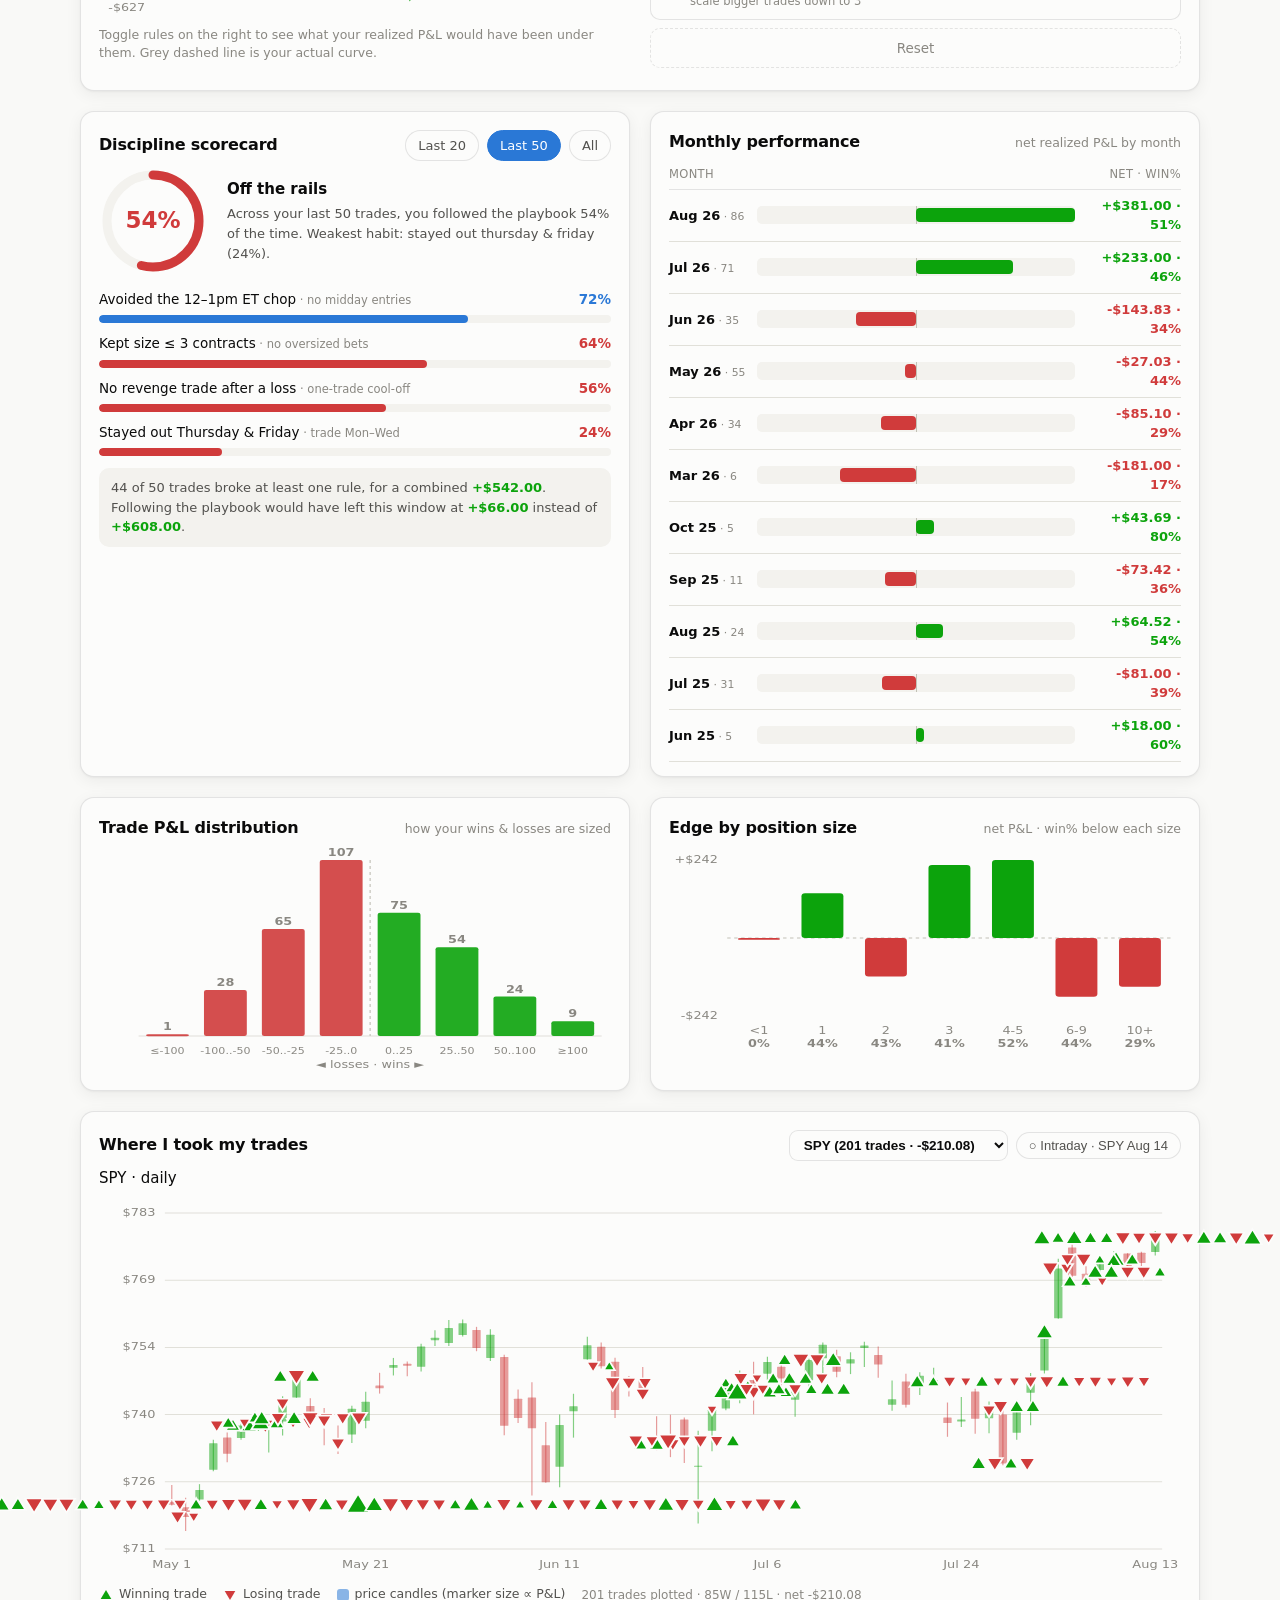
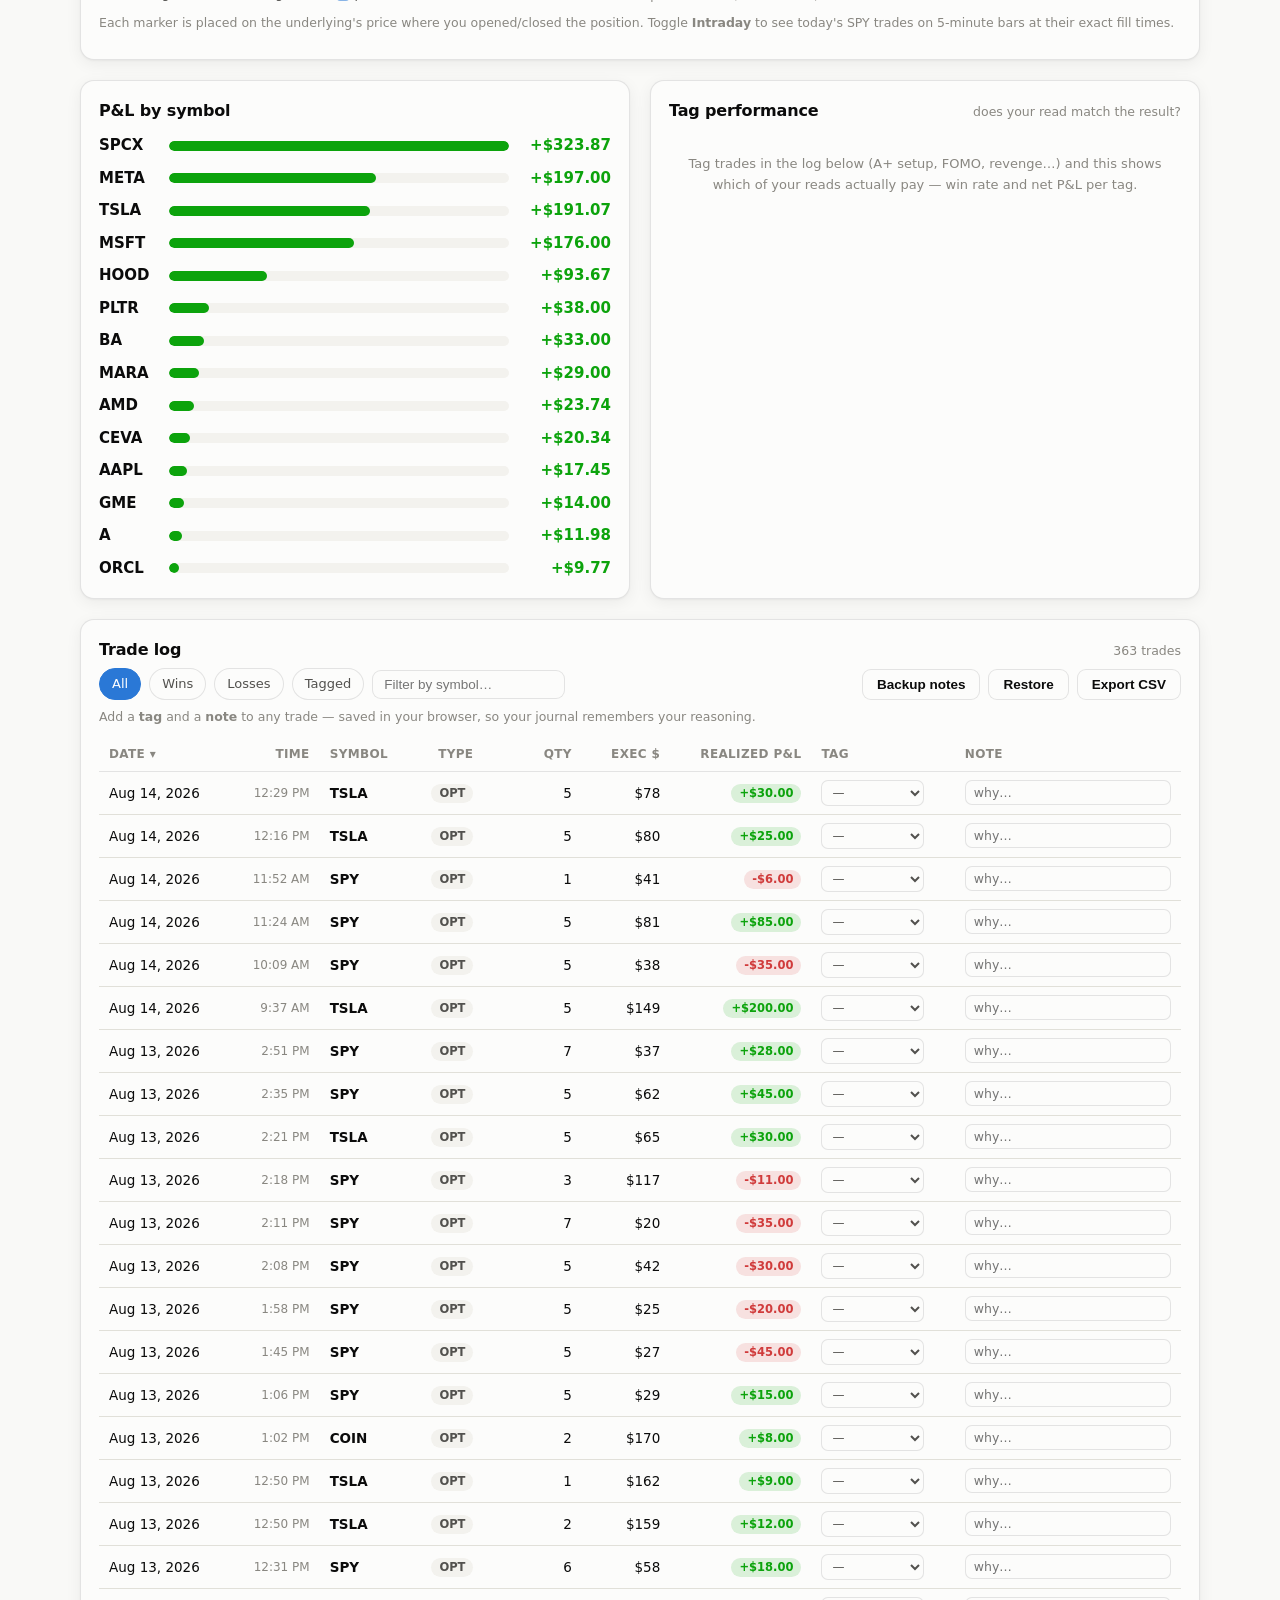
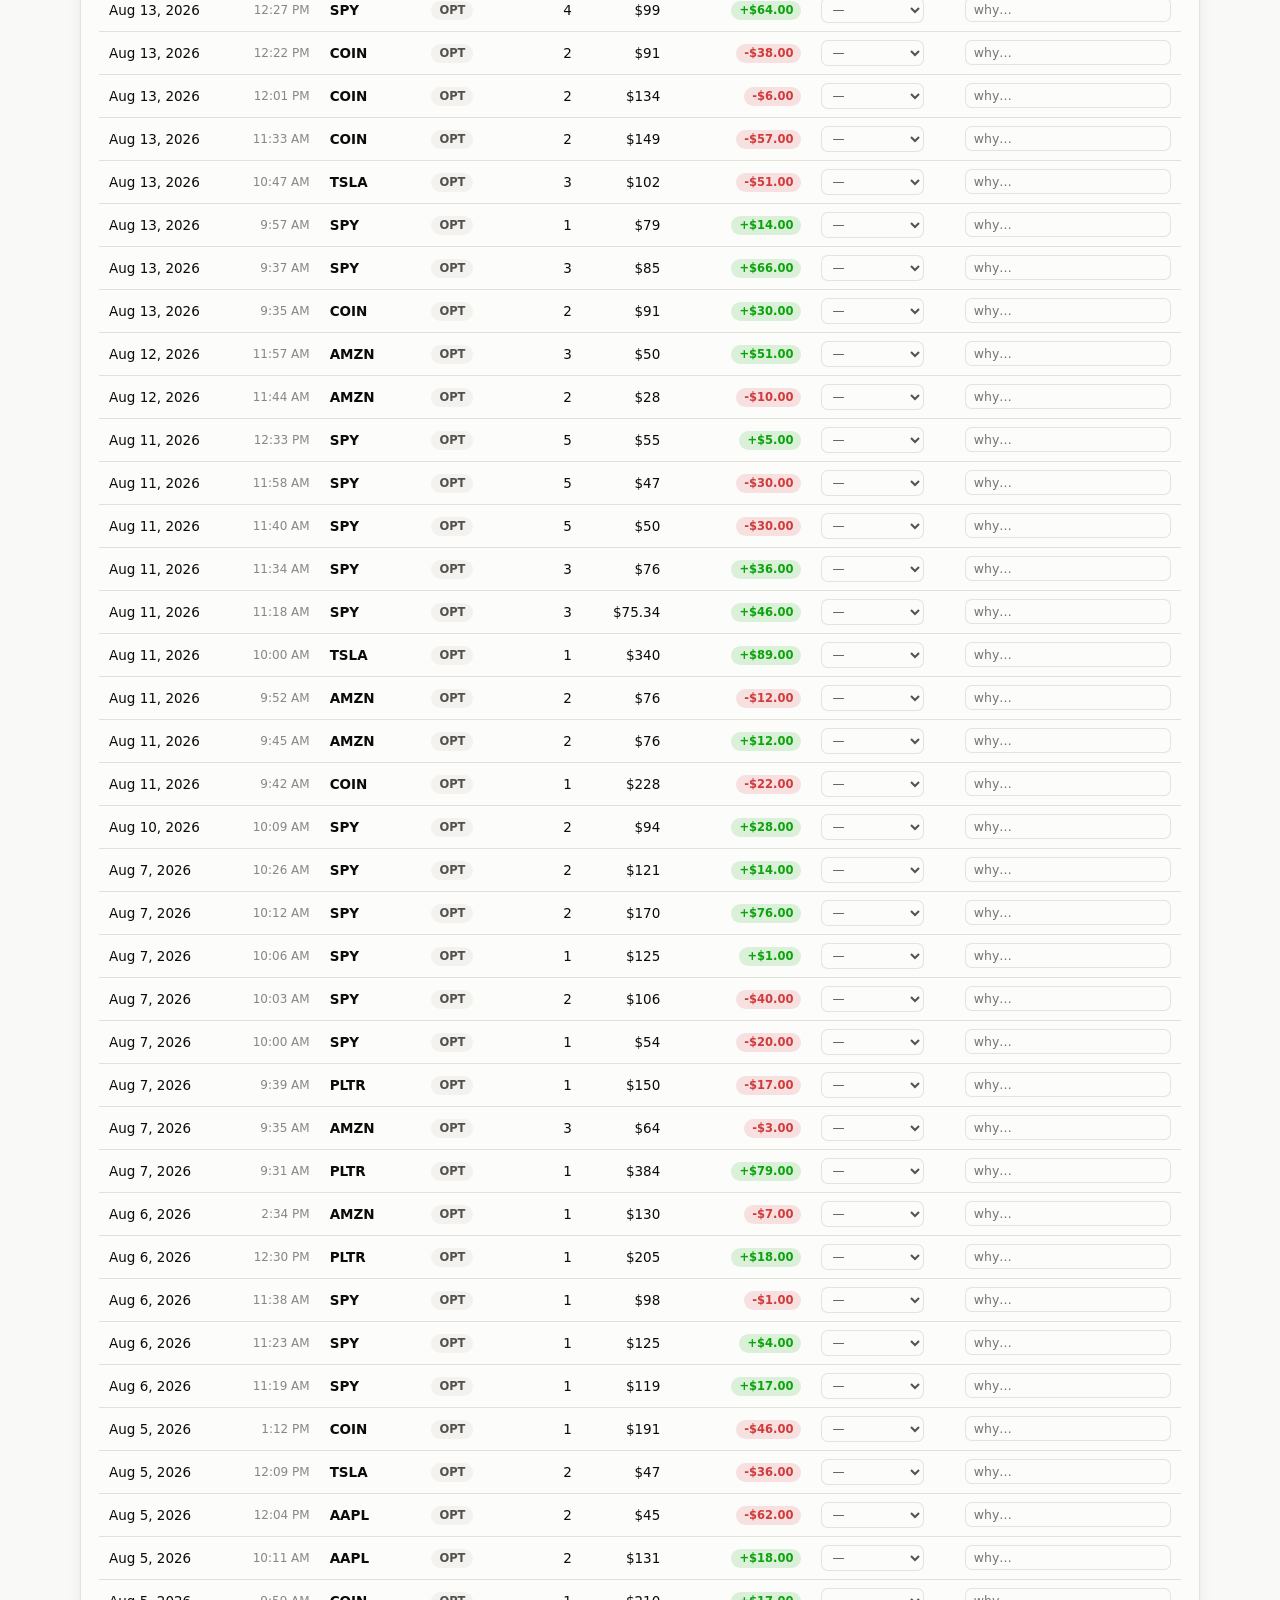
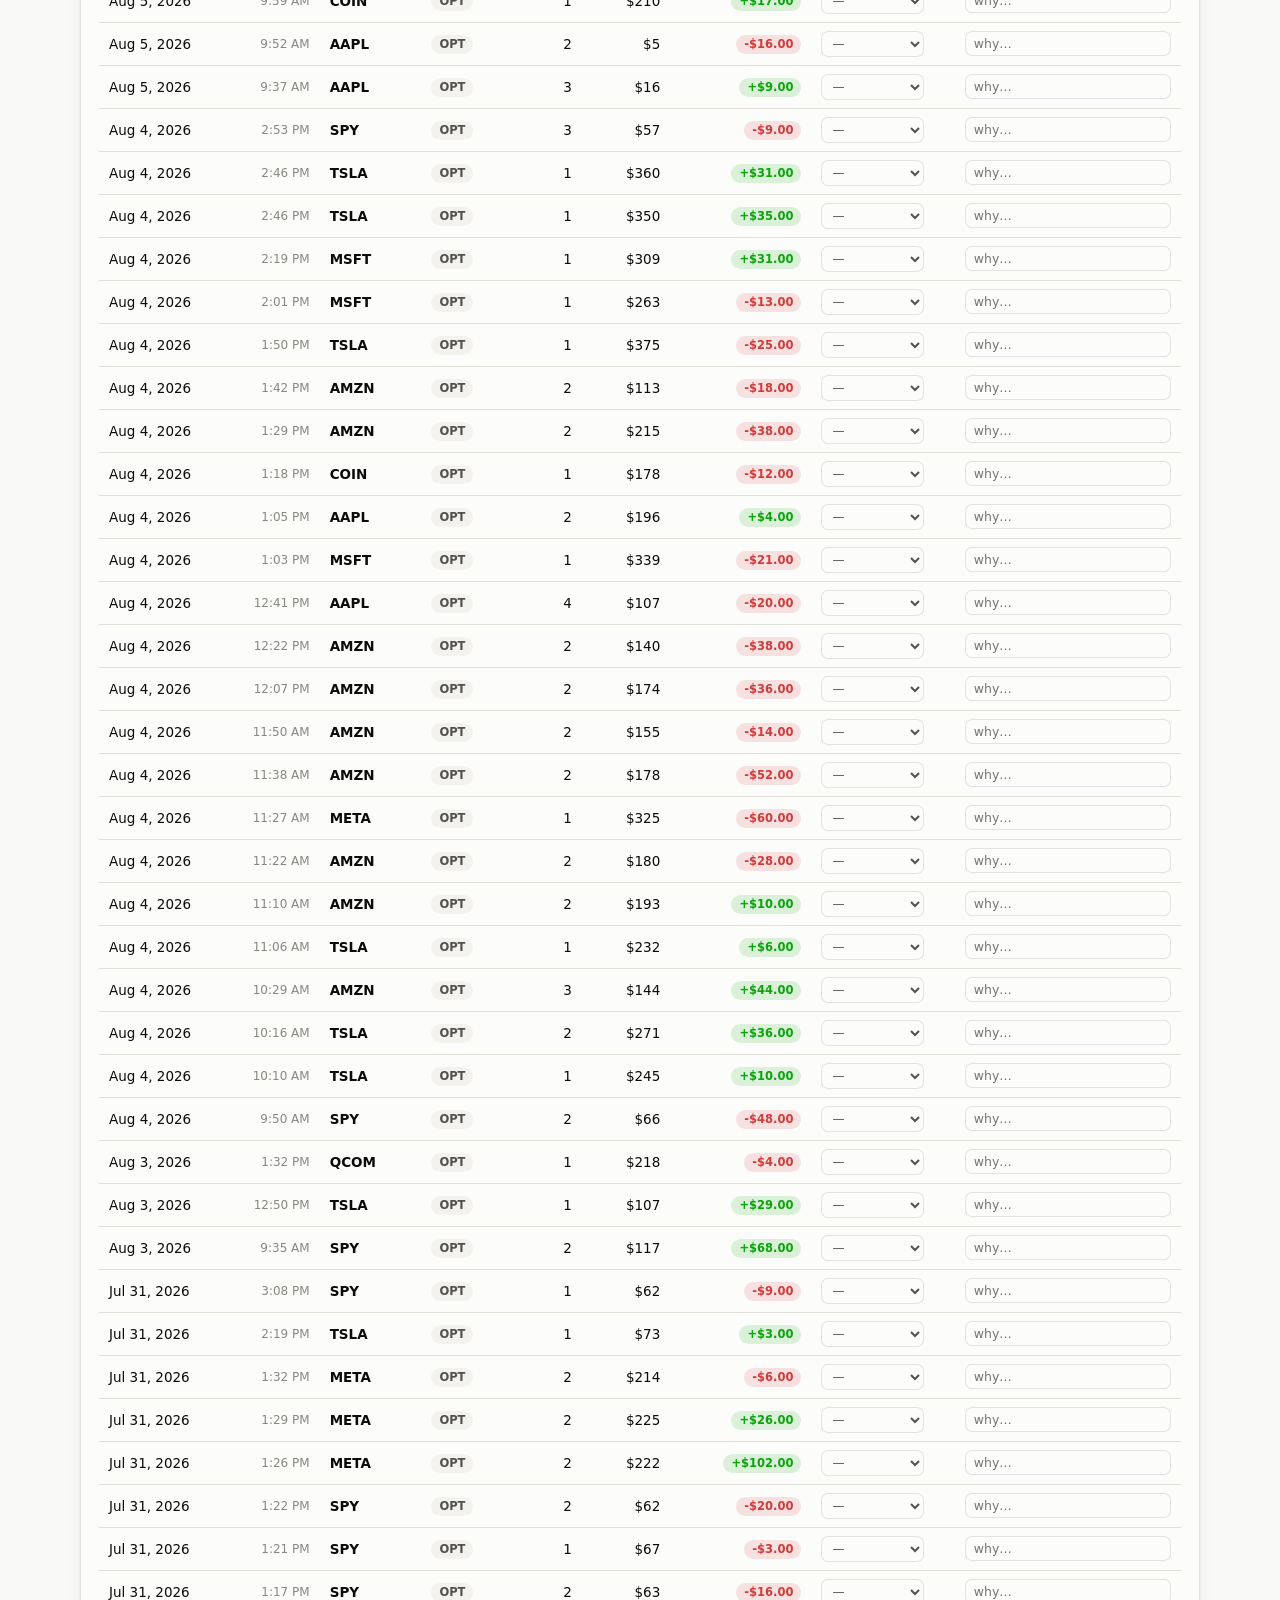
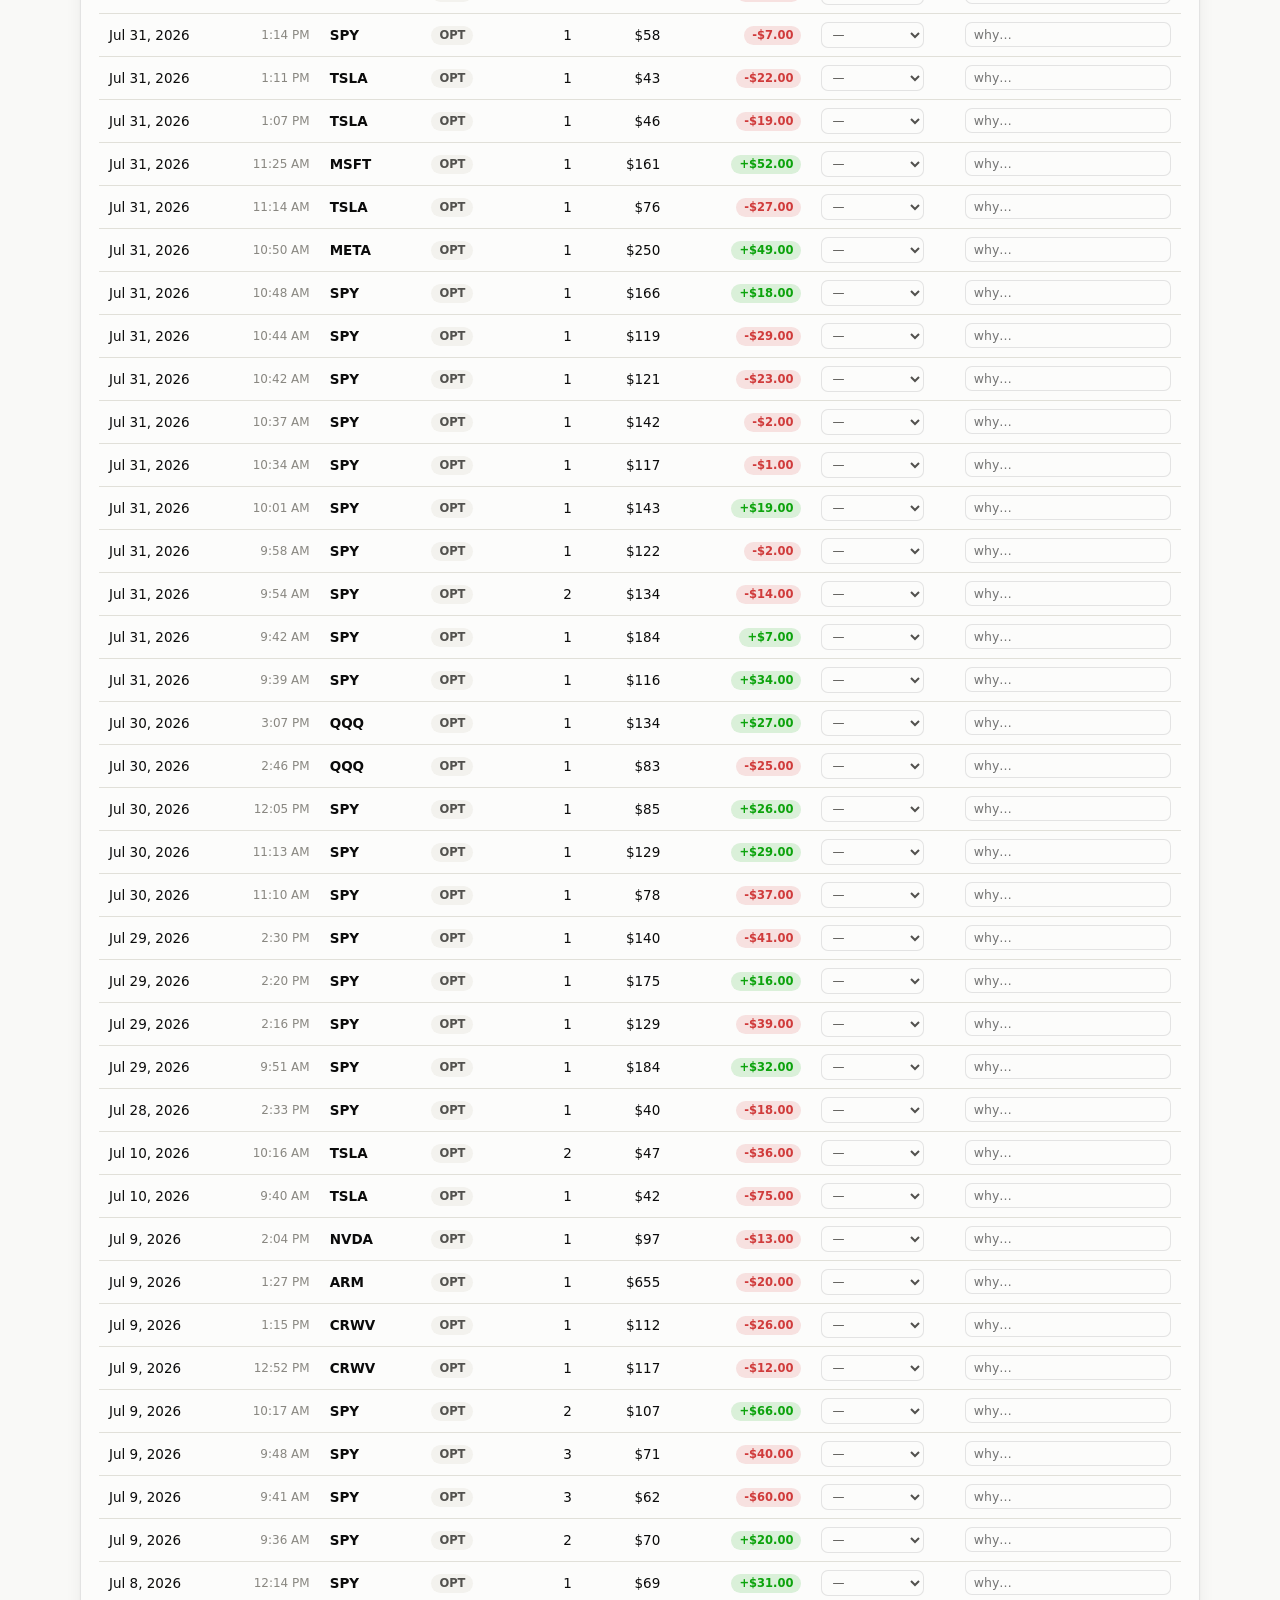
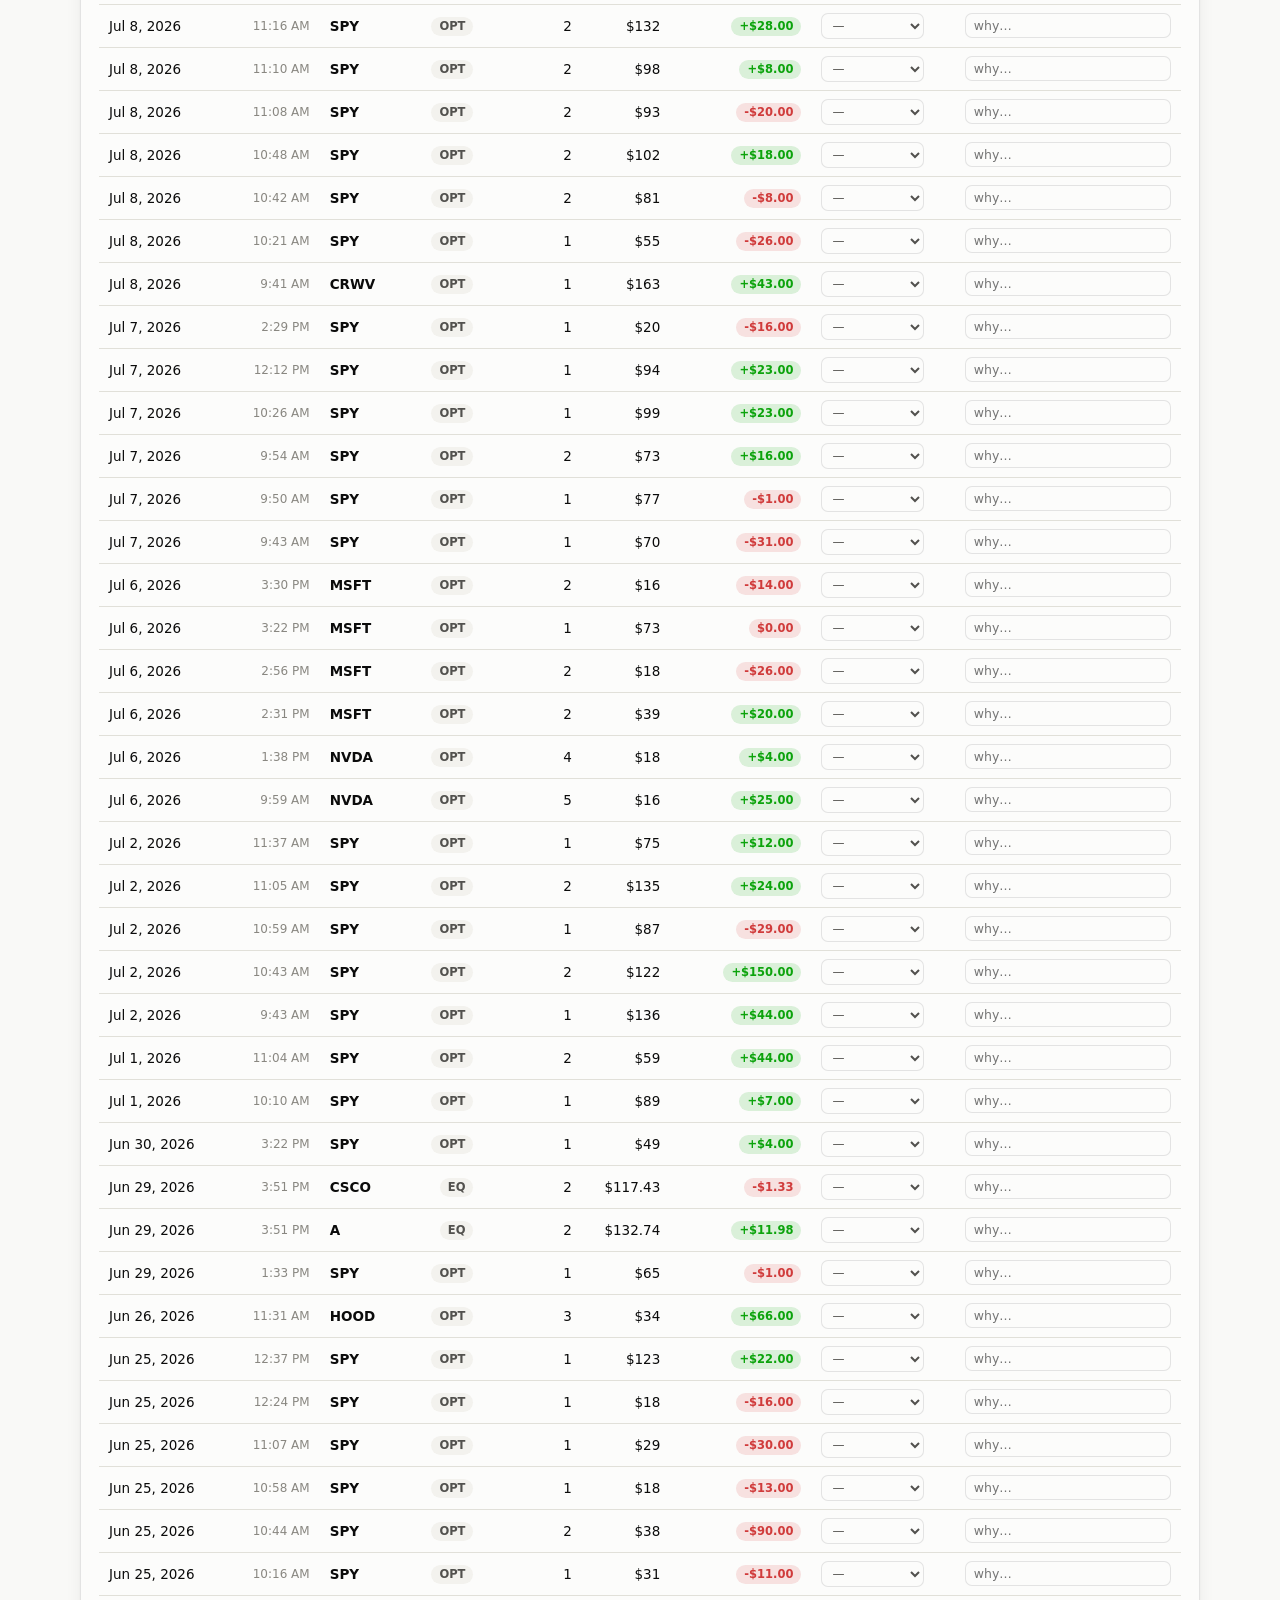
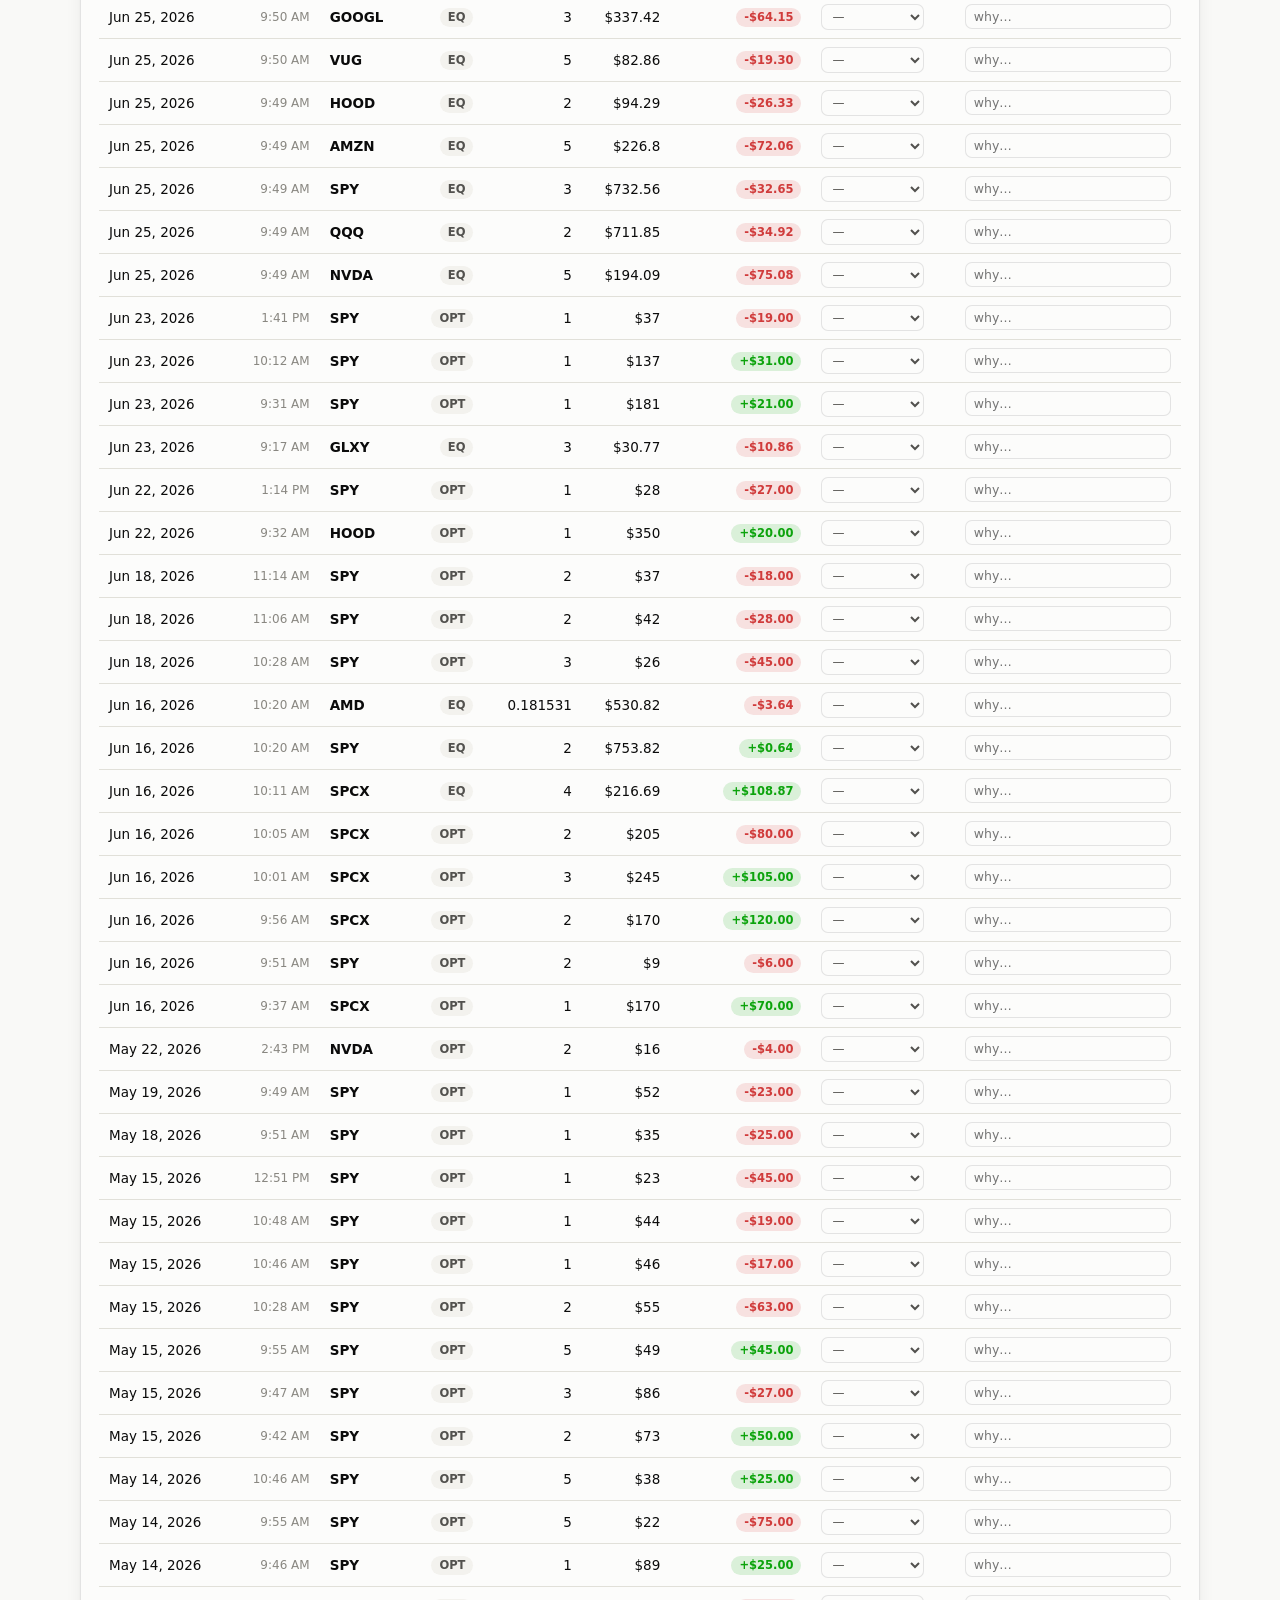
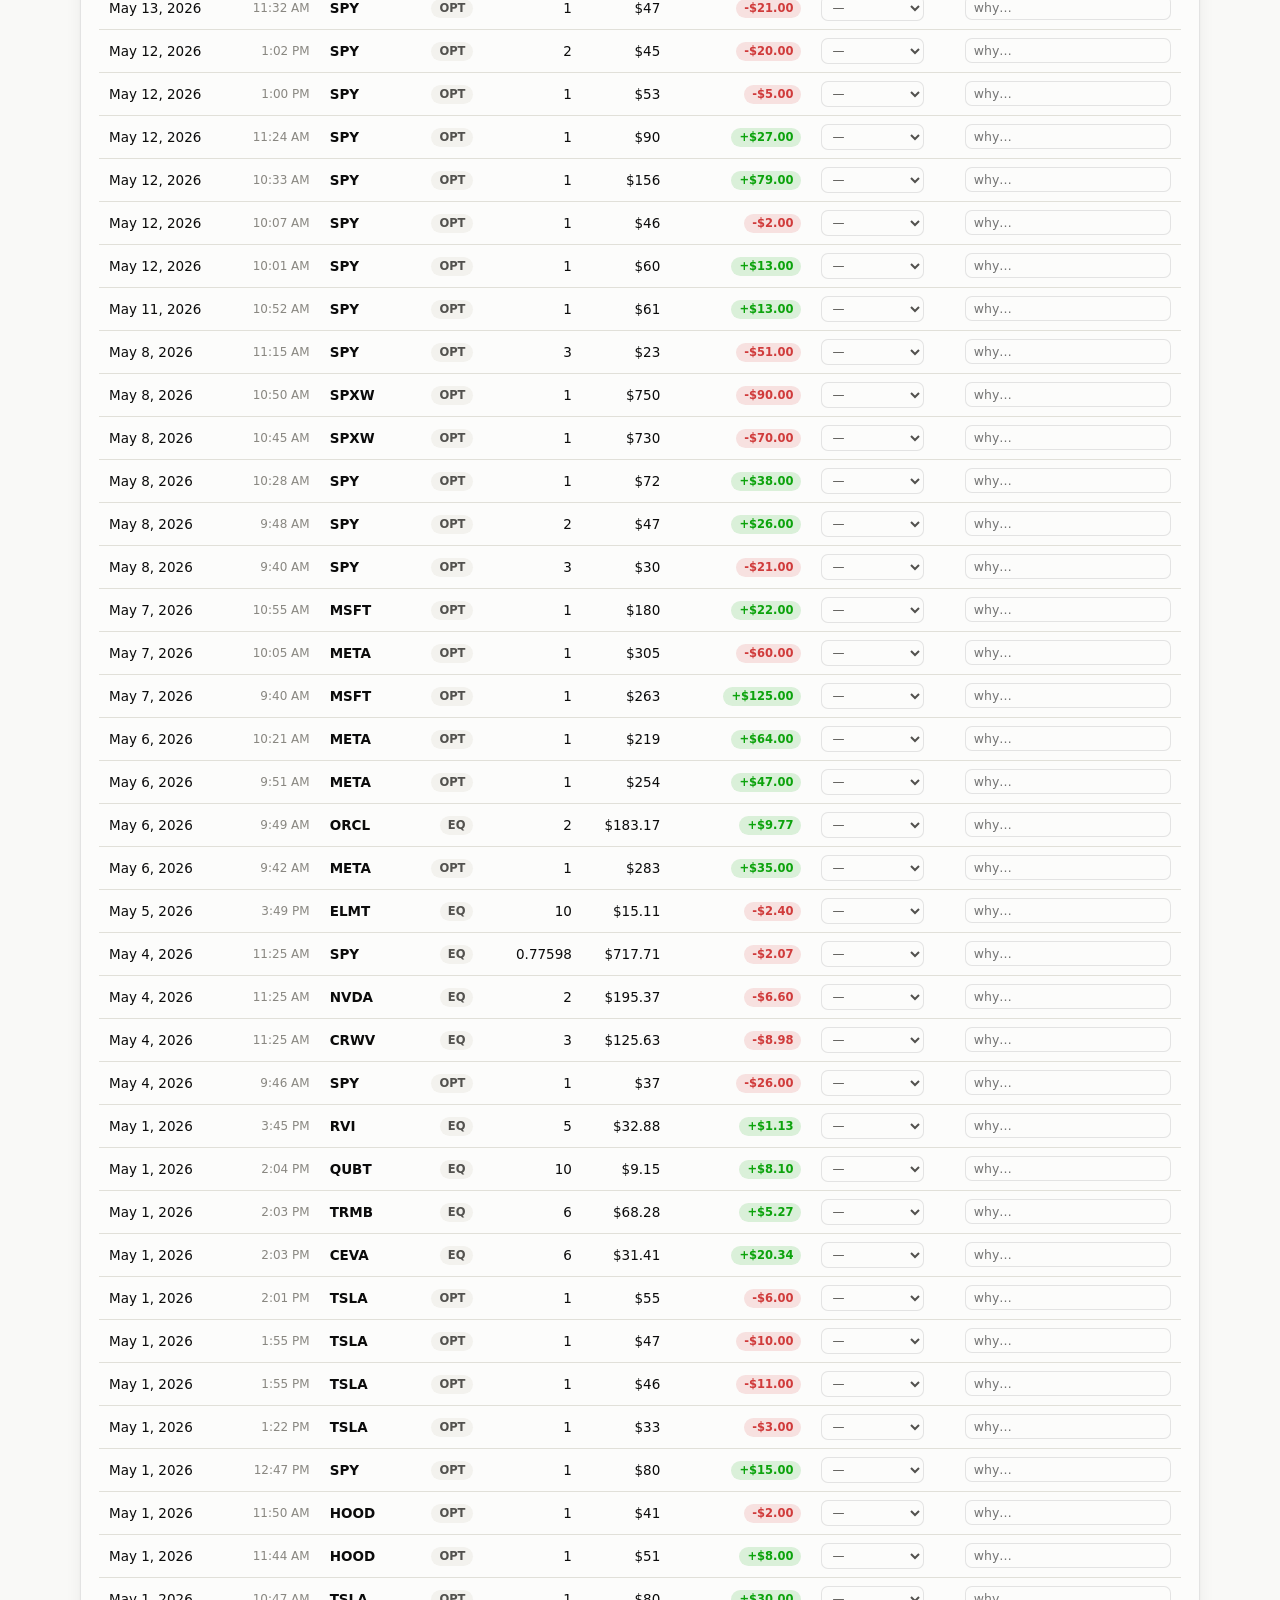
==== commit c1ac7bd8: "Trading journal: latest-session recap card Adds a session recap at the top of the journal — the firs" ====
--- a/trading-journal/index.html
+++ b/trading-journal/index.html
@@ -47,6 +47,18 @@
     </div>
 
     <section class="kpis" id="kpis"></section>
+
+    <section class="card session-card" id="sessionCard">
+      <div class="sess-grid">
+        <div class="sess-hero">
+          <div class="sess-date" id="sessDate">—</div>
+          <div class="sess-net" id="sessNet">—</div>
+          <div class="sess-sub" id="sessSub"></div>
+        </div>
+        <div class="sess-stats" id="sessStats"></div>
+      </div>
+      <div class="sess-note" id="sessNote"></div>
+    </section>
 
     <section class="coach-card" id="coachCard">
       <div class="coach-head">
--- a/trading-journal/styles.css
+++ b/trading-journal/styles.css
@@ -204,6 +204,21 @@
 .filterbar .count { font-size: 12.5px; color: var(--text-secondary); font-variant-numeric: tabular-nums; }
 .filterbar .count b { color: var(--text-primary); }
 
+/* ---- latest session recap ---- */
+.session-card { margin-bottom: 20px; }
+.sess-grid { display: grid; grid-template-columns: minmax(180px, 260px) 1fr; gap: 20px; align-items: center; }
+@media (max-width: 720px){ .sess-grid { grid-template-columns: 1fr; } }
+.sess-hero .sess-date { font-size: 12px; color: var(--muted); text-transform: uppercase; letter-spacing: .04em; }
+.sess-hero .sess-net { font-size: 40px; font-weight: 750; letter-spacing: -0.02em; line-height: 1.05; margin-top: 2px; }
+.sess-hero .sess-sub { font-size: 12.5px; color: var(--text-secondary); margin-top: 4px; }
+.sess-stats { display: grid; grid-template-columns: repeat(auto-fit, minmax(120px, 1fr)); gap: 10px; }
+.sess-stat { background: var(--surface-2); border-radius: 10px; padding: 9px 11px; }
+.sess-stat .l { font-size: 11px; color: var(--muted); text-transform: uppercase; letter-spacing: .03em; }
+.sess-stat .v { font-size: 17px; font-weight: 700; margin-top: 2px; }
+.sess-stat .s { font-size: 11.5px; color: var(--text-secondary); margin-top: 1px; }
+.sess-note { font-size: 13px; color: var(--text-secondary); line-height: 1.55; margin-top: 14px; padding-top: 12px; border-top: 1px solid var(--grid); }
+.sess-note b { color: var(--text-primary); }
+
 /* ---- AI coach ---- */
 .coach-card {
   background: linear-gradient(180deg, color-mix(in srgb, var(--accent) 8%, var(--surface-1)), var(--surface-1));
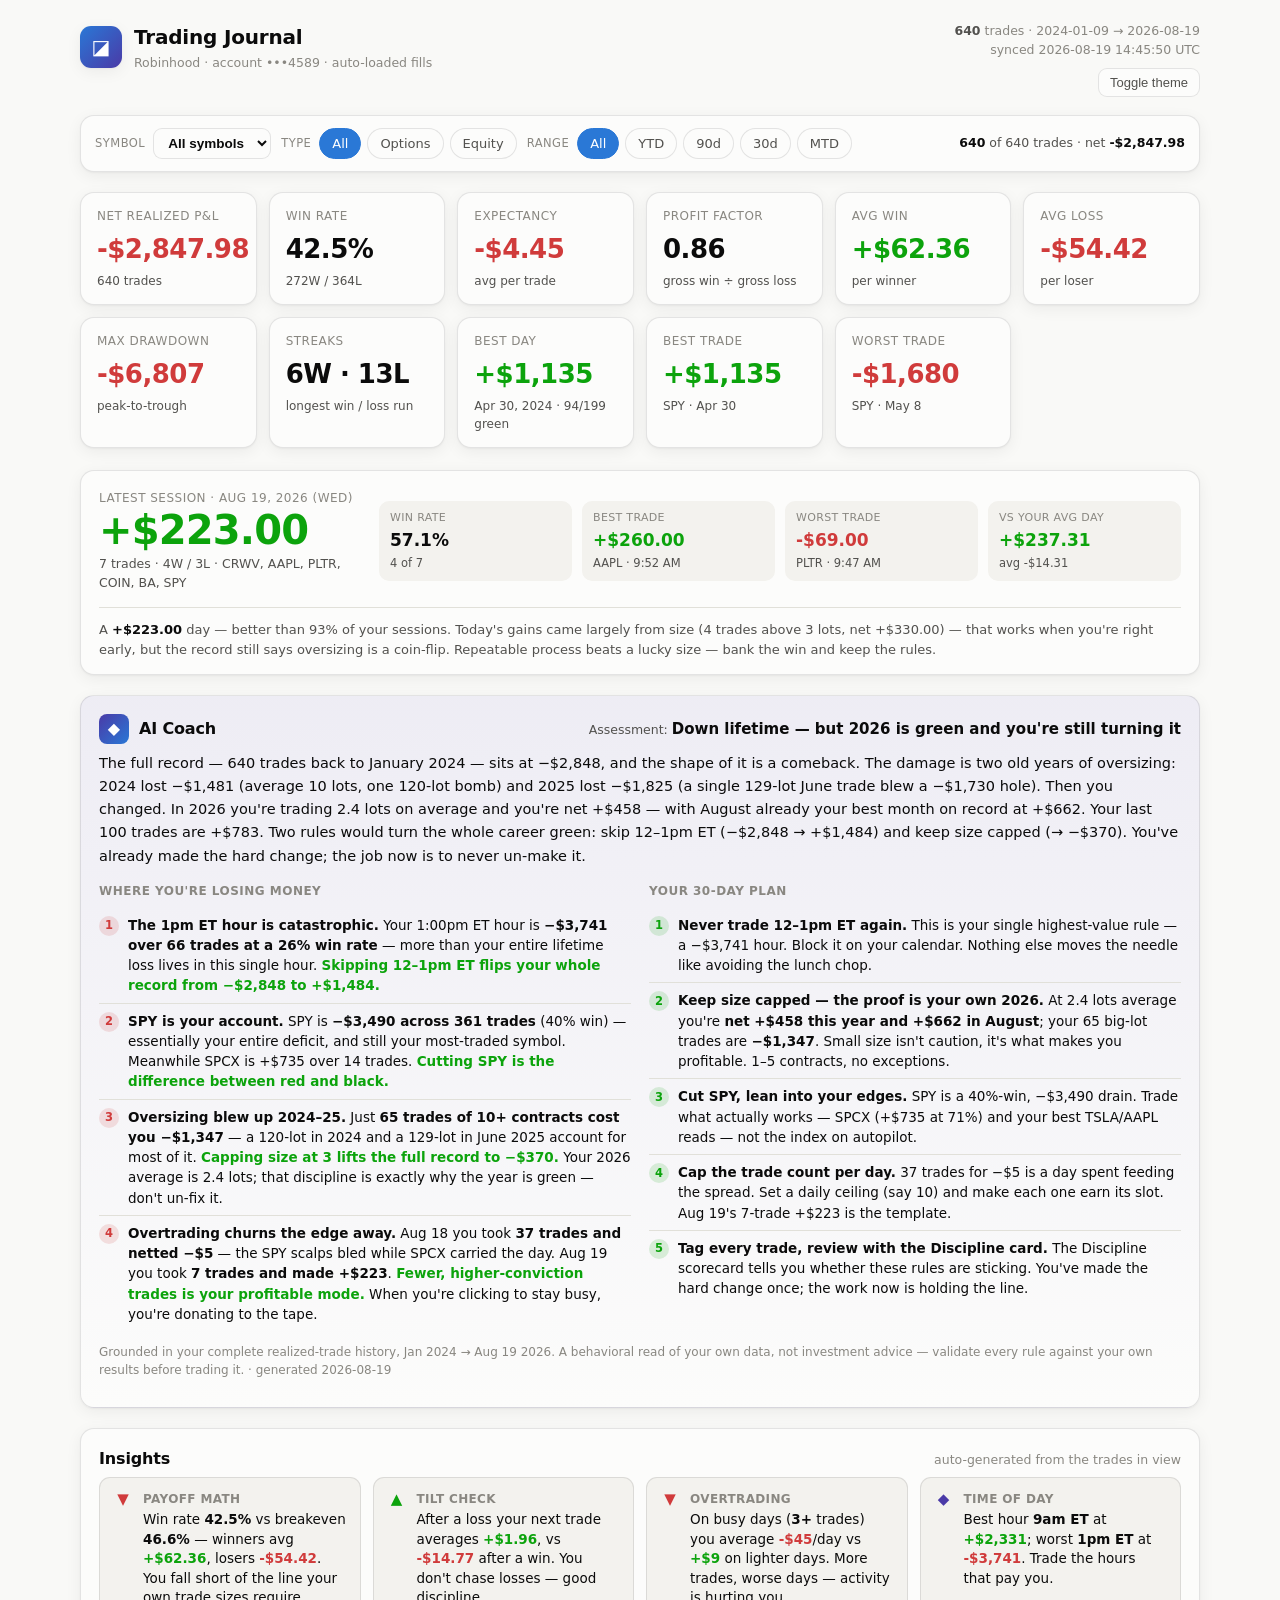
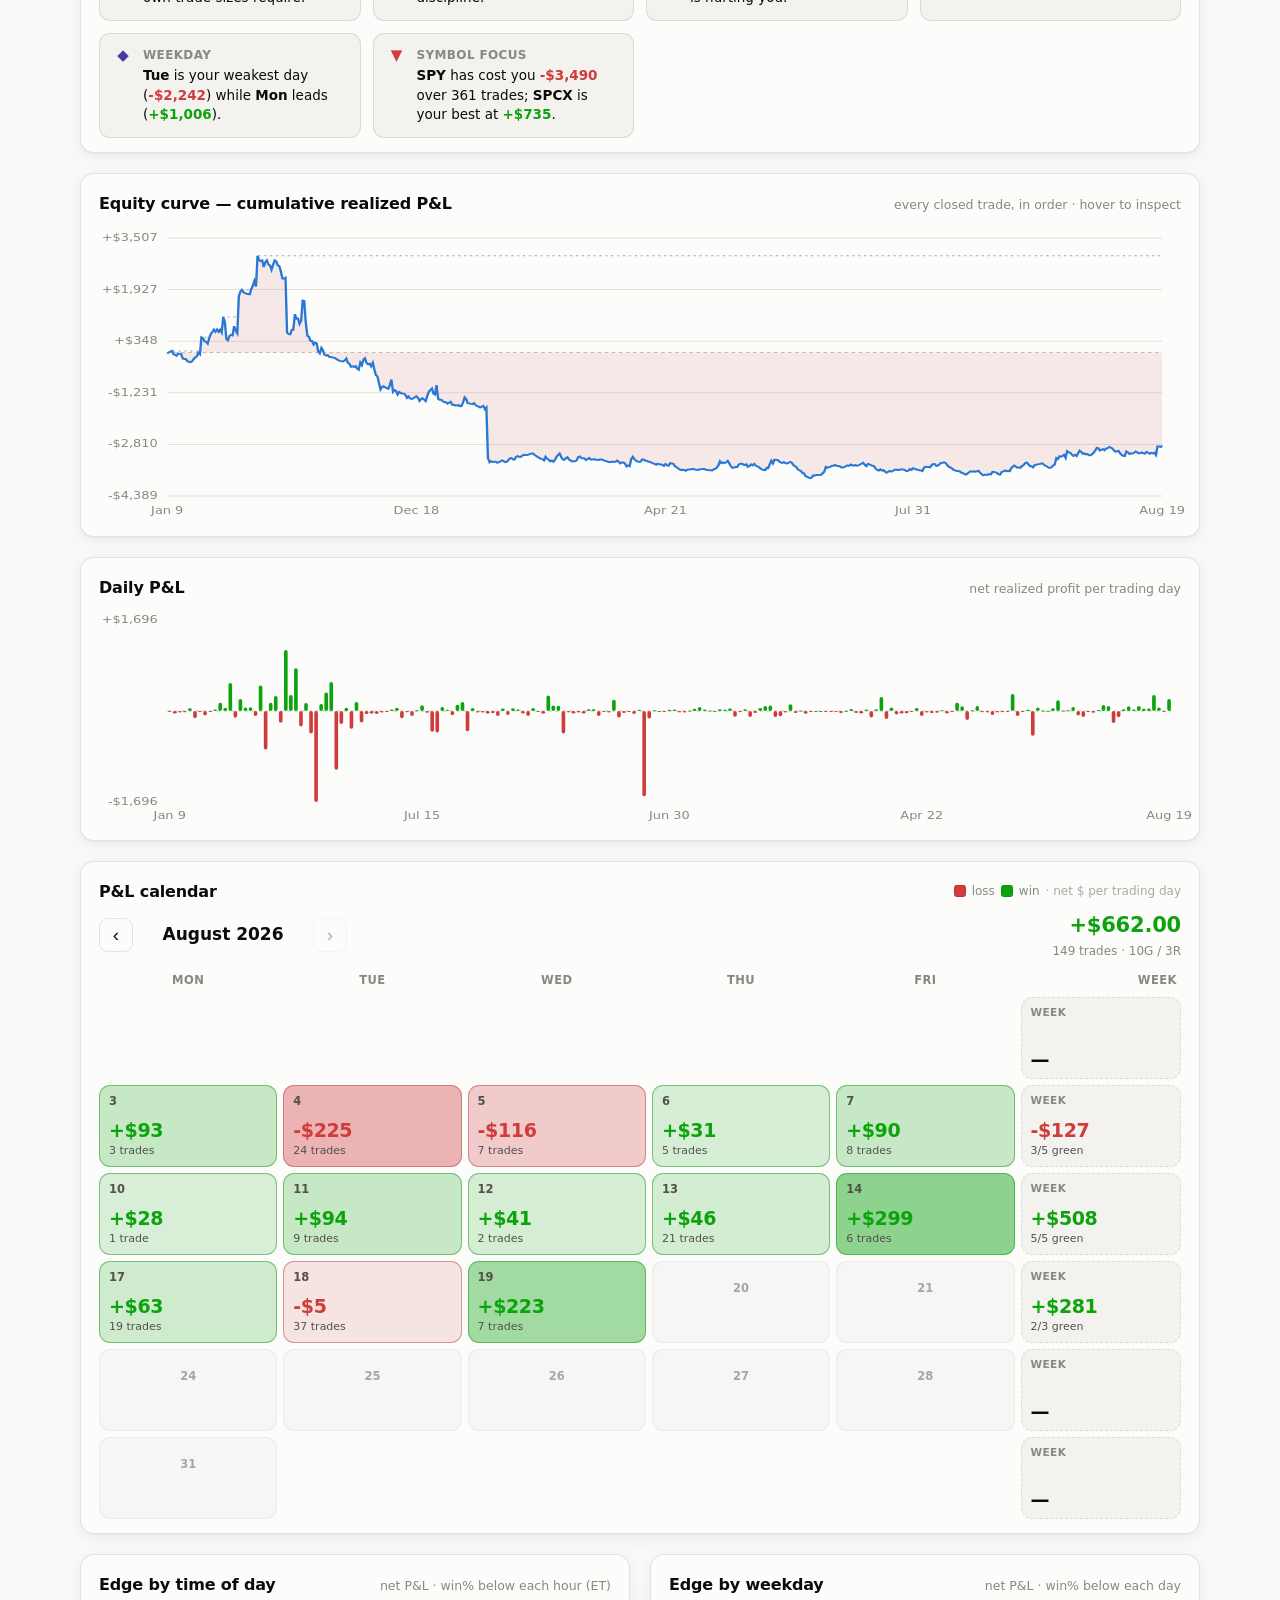
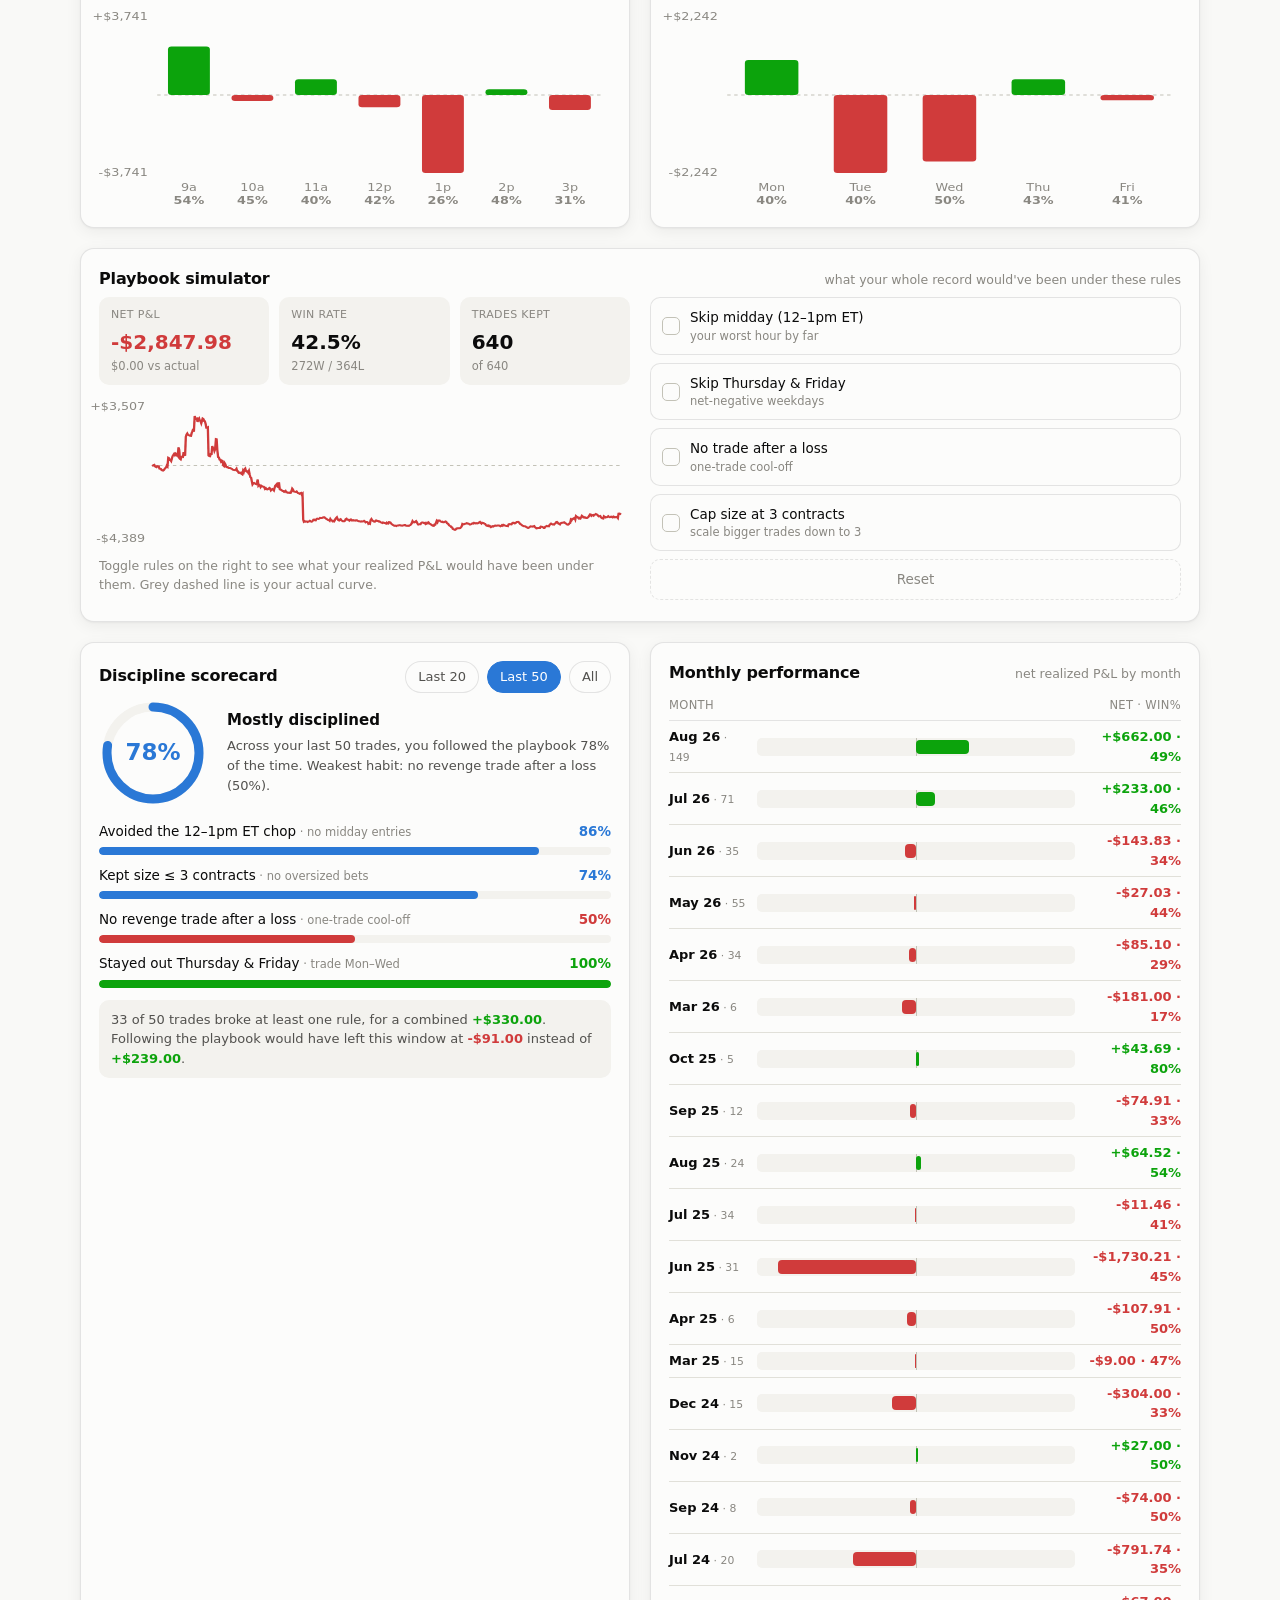
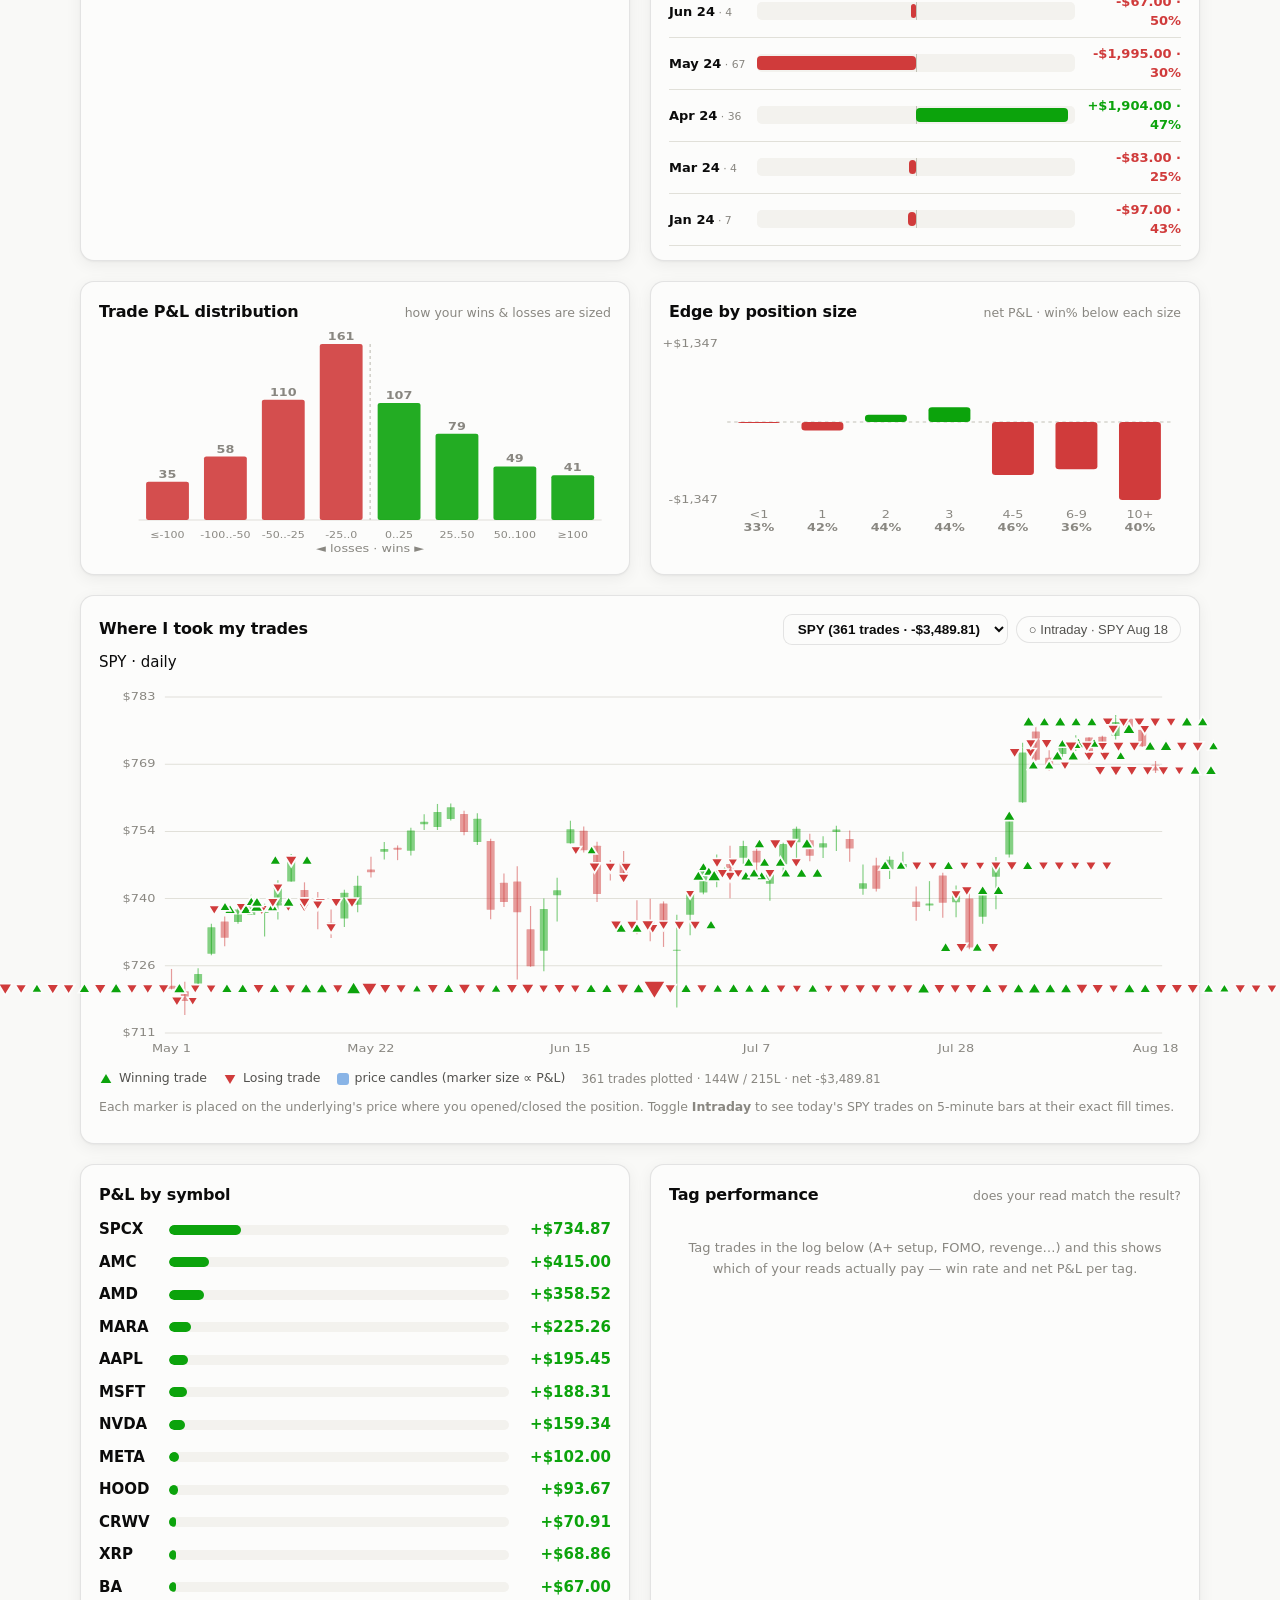
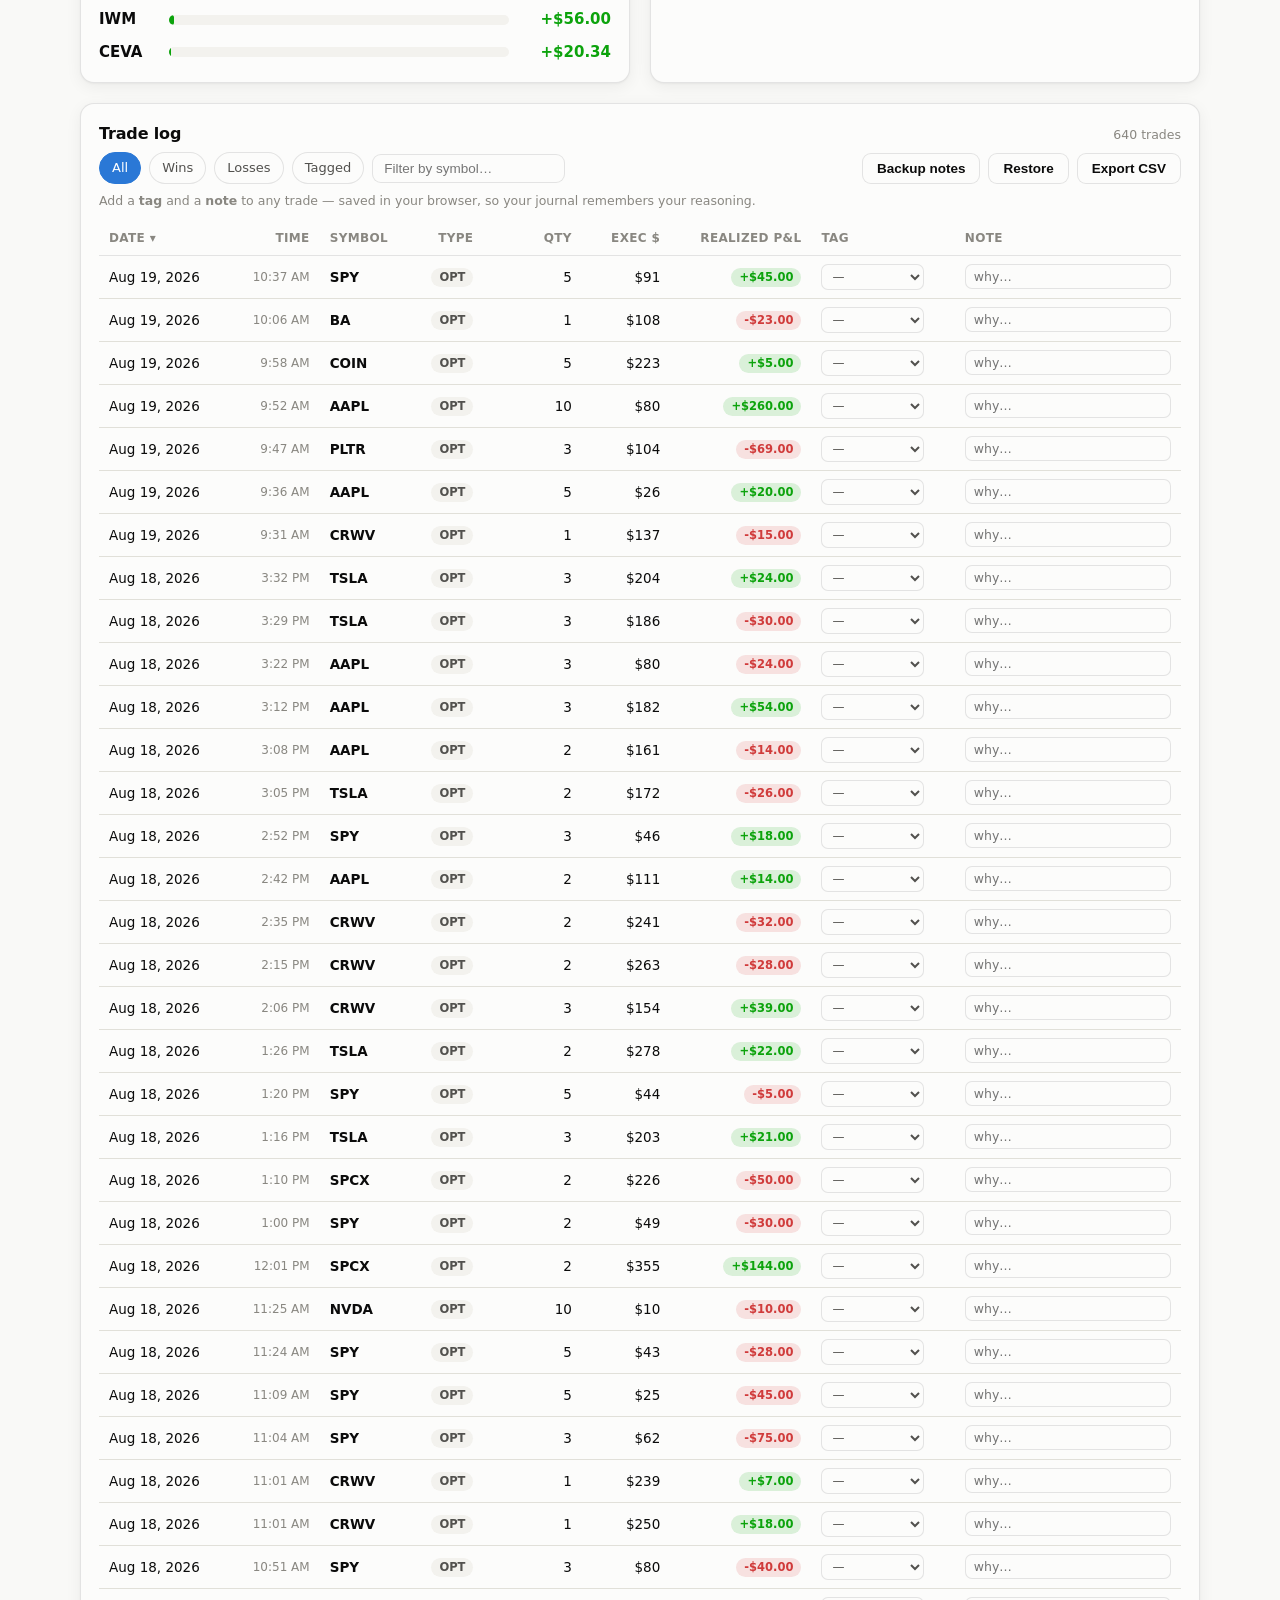
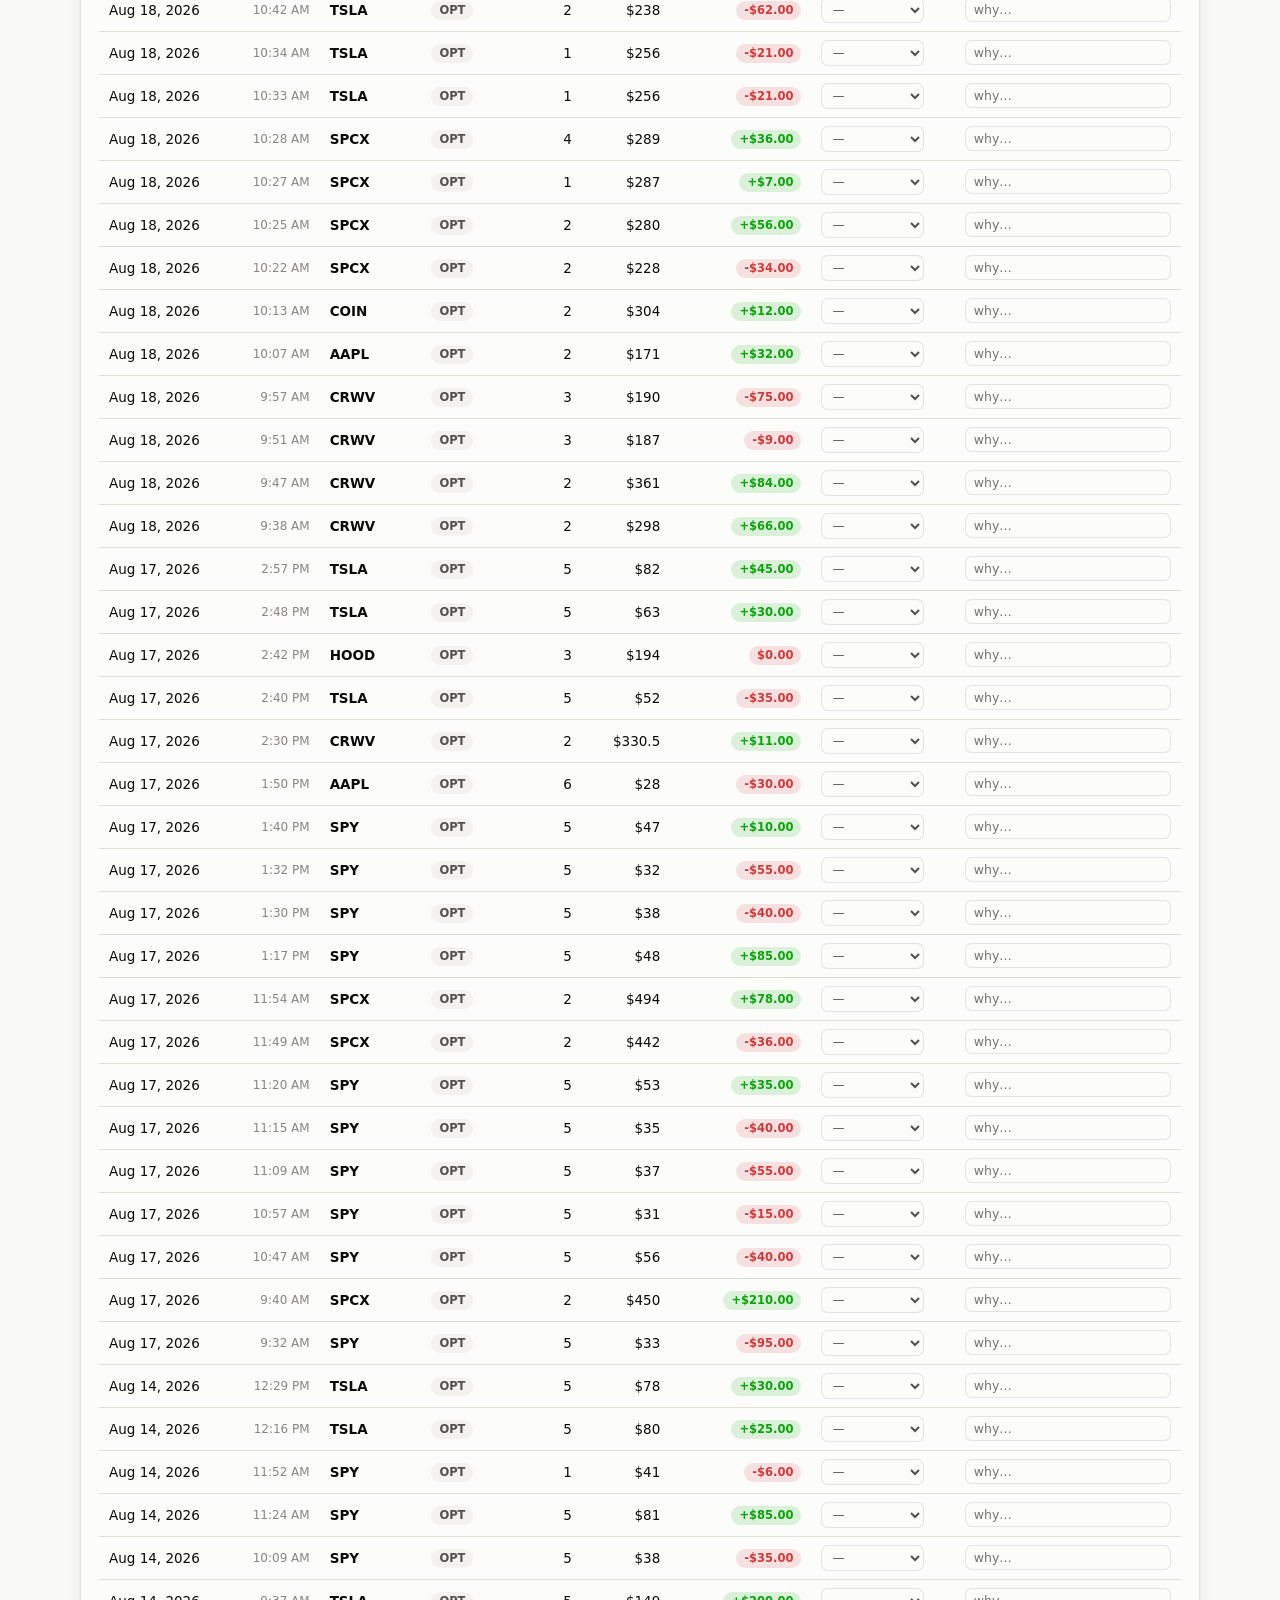
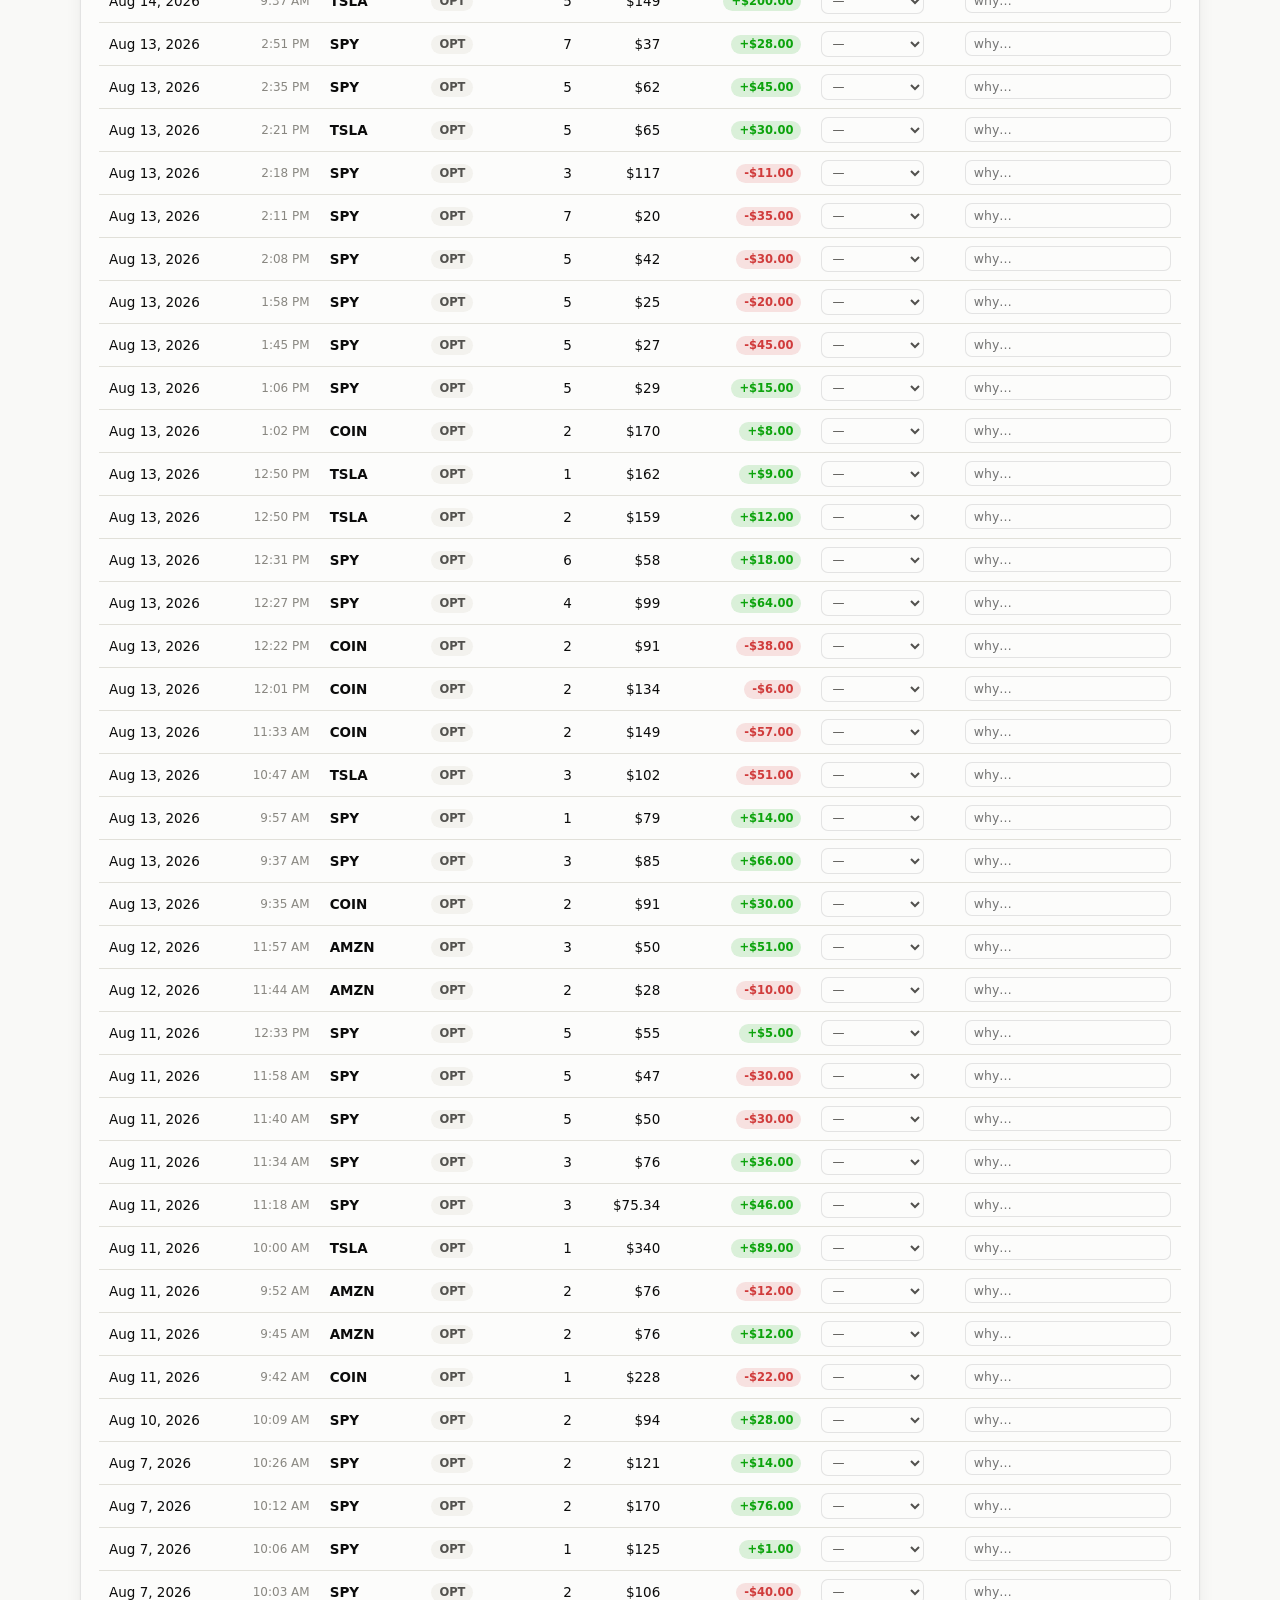
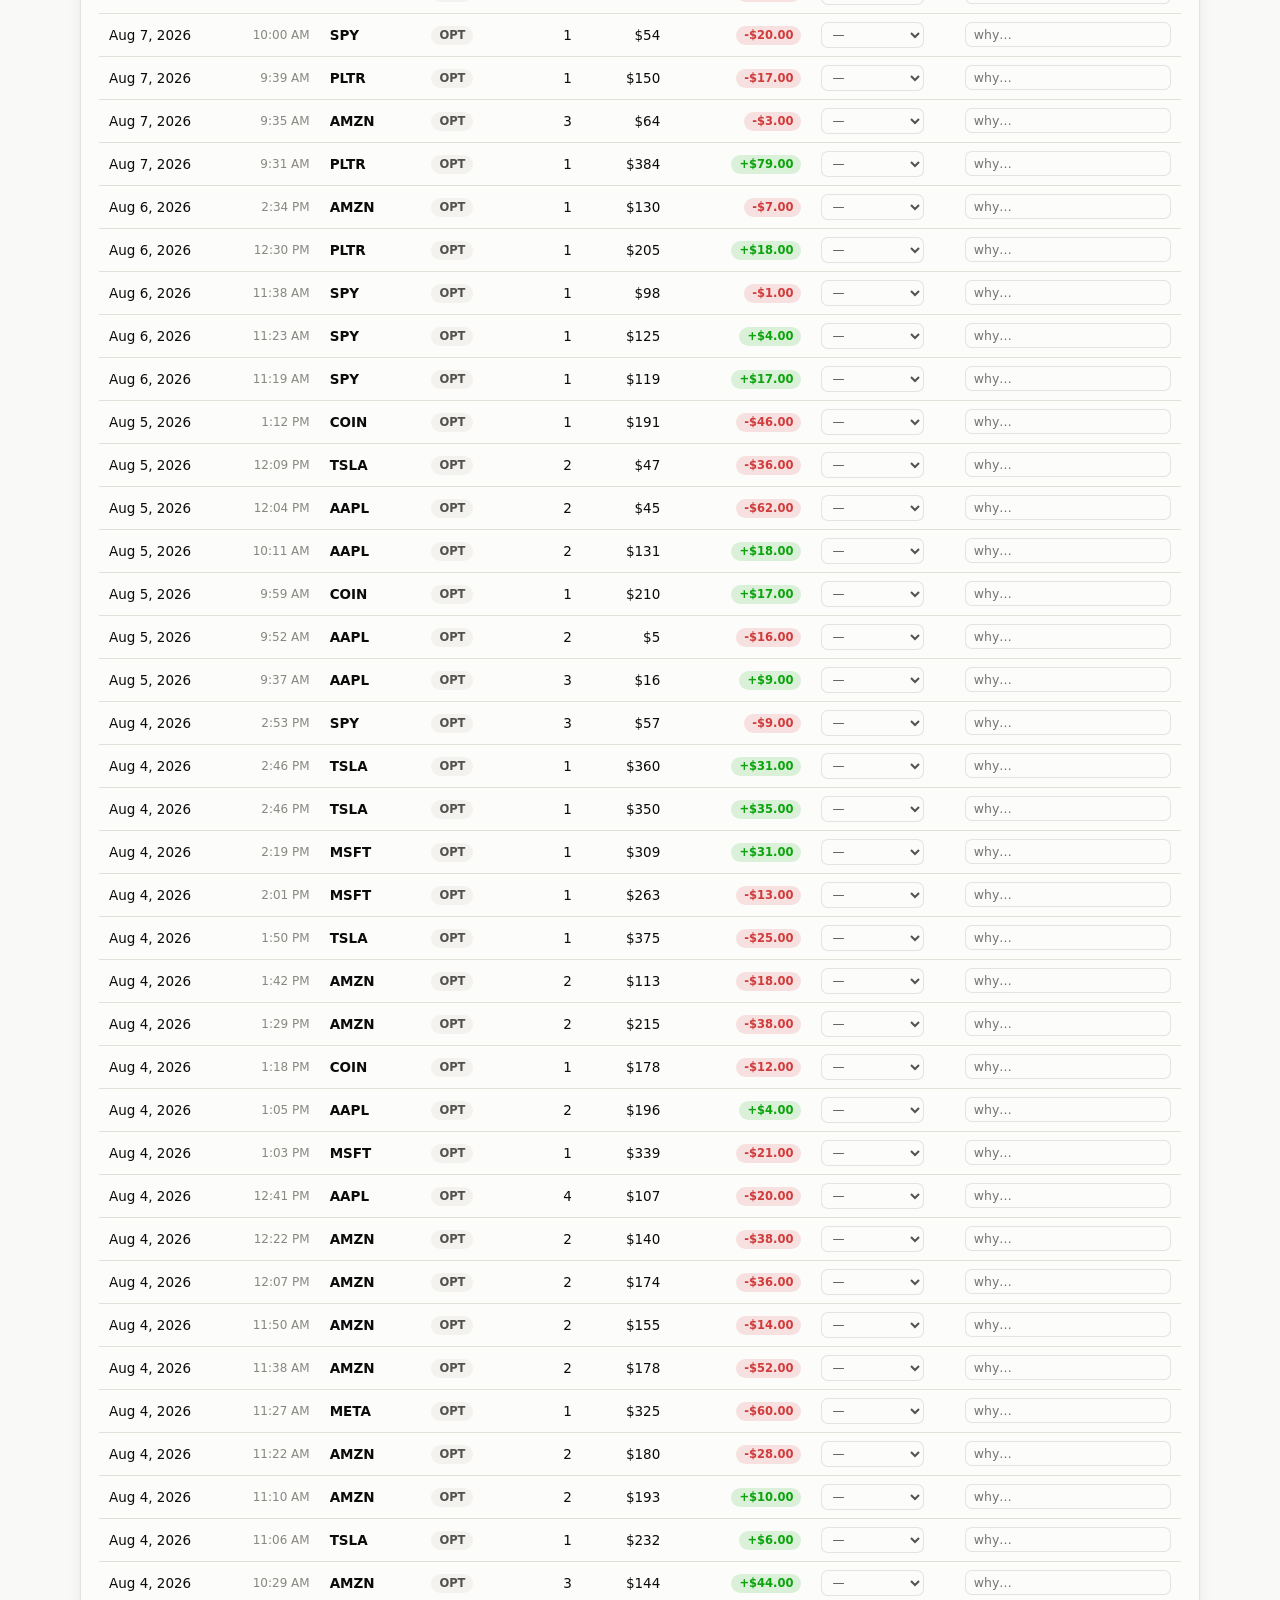
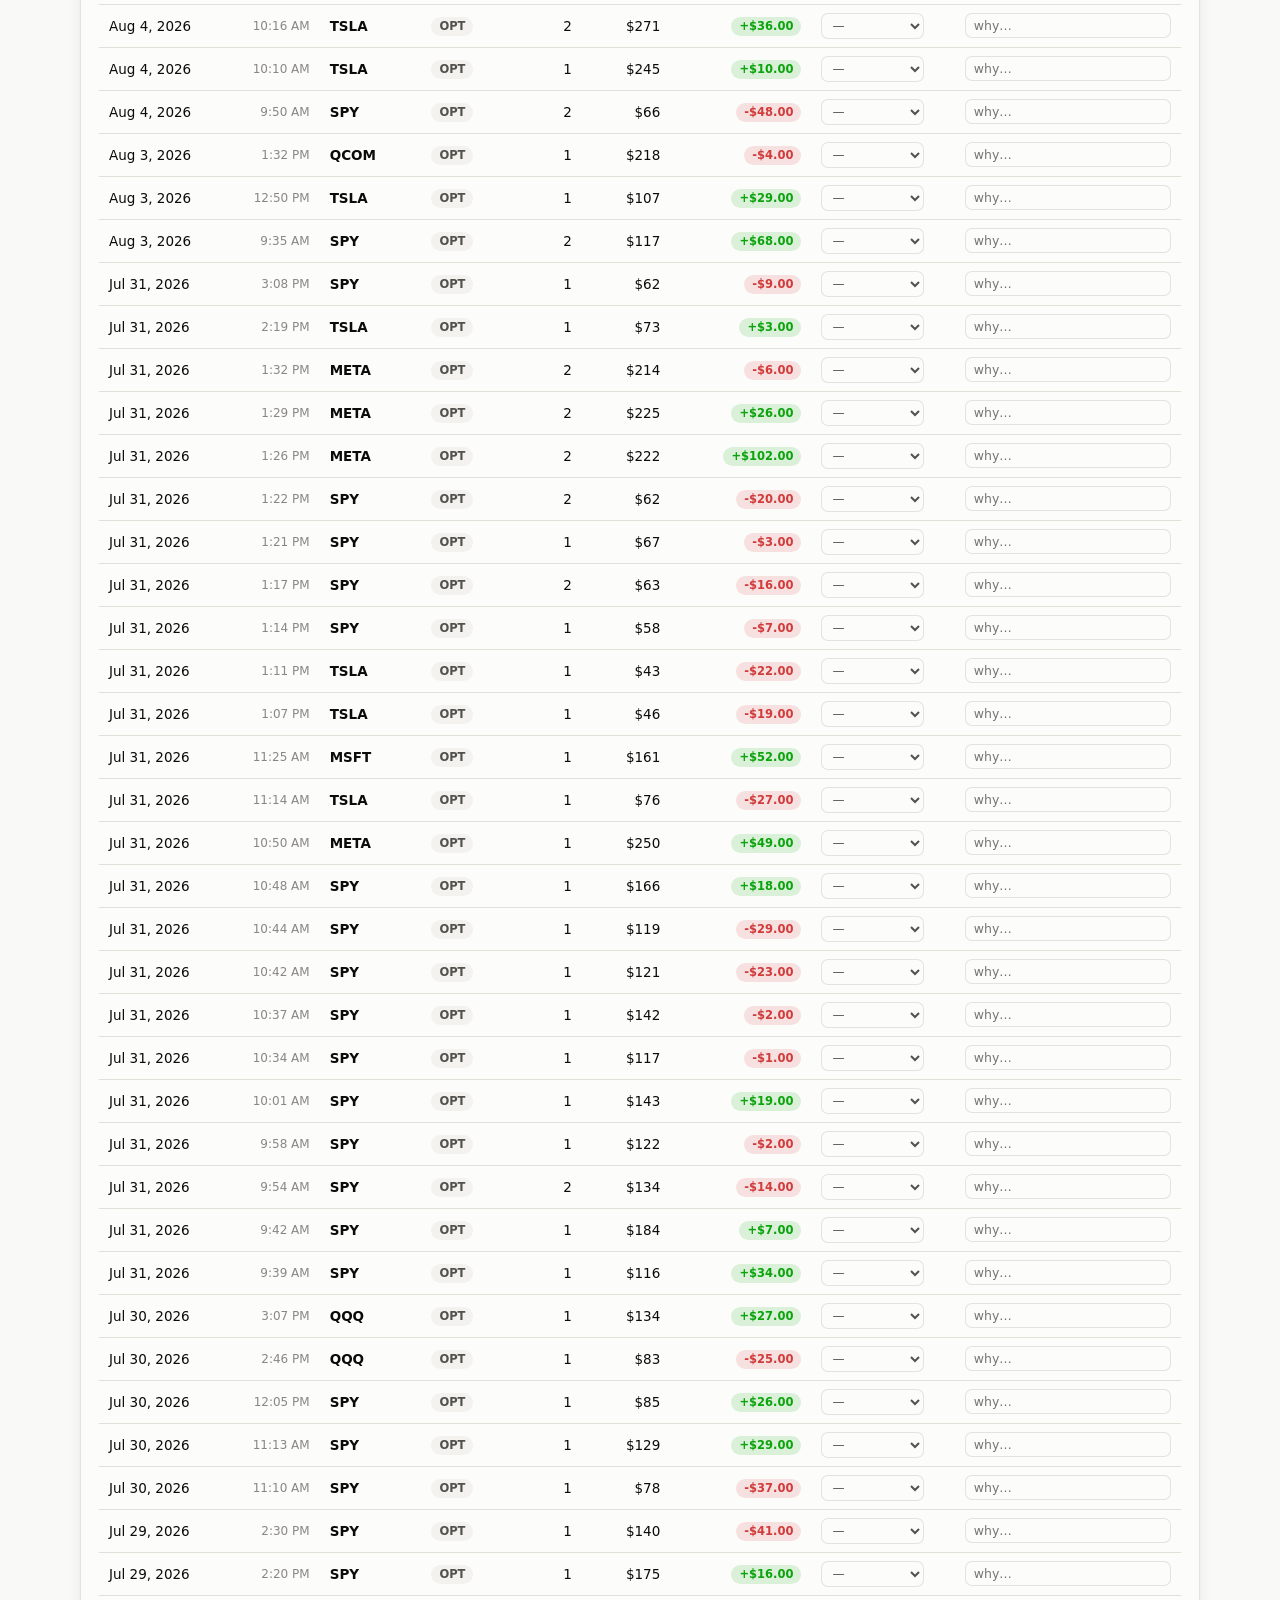
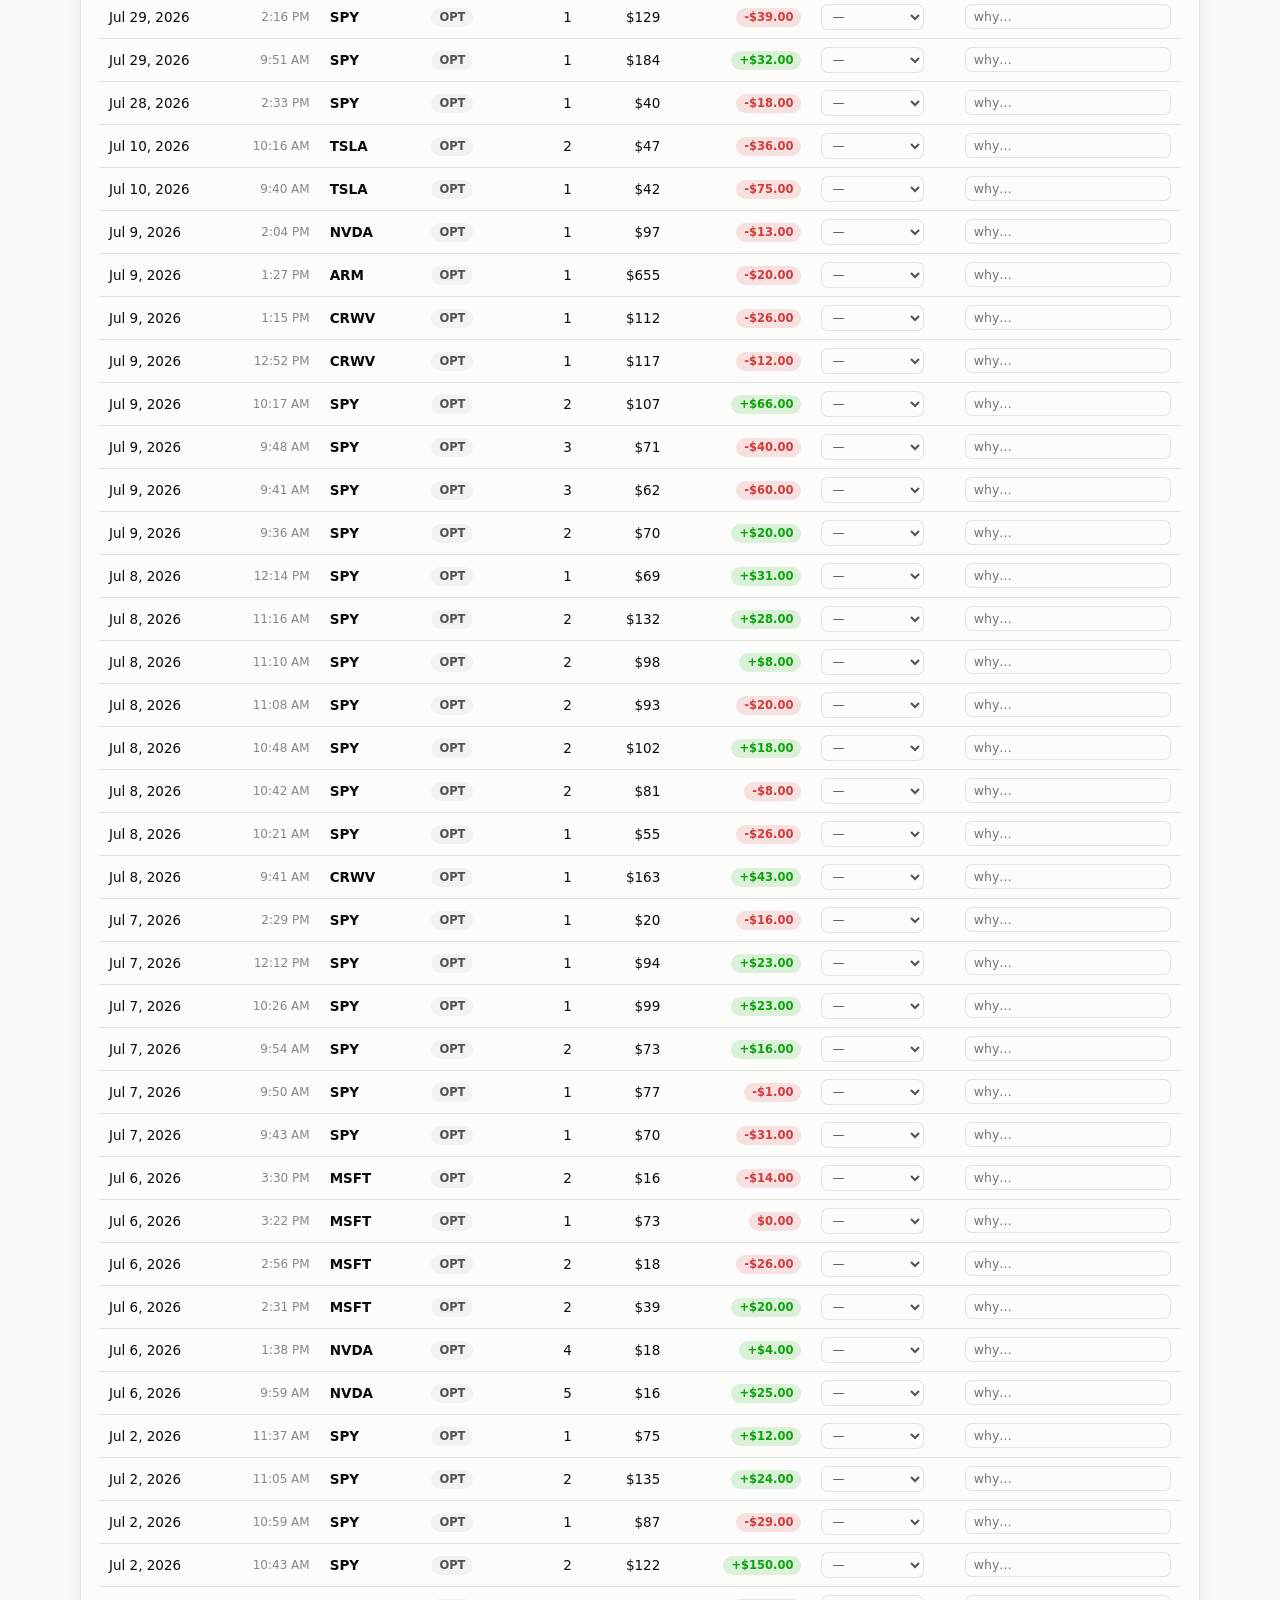
==== commit 6edb9e00: "Redesign P&L calendar as a large monthly dollar view Replace the compact GitHub-style heatmap with a" ====
--- a/trading-journal/index.html
+++ b/trading-journal/index.html
@@ -108,11 +108,11 @@
       <div class="card-head">
         <h2>P&amp;L calendar</h2>
         <div class="cal-legend">
+          <span class="box" style="background:var(--loss)"></span>
           <span>loss</span>
-          <span class="box" style="background:var(--loss)"></span>
-          <span class="box" style="background:var(--surface-2)"></span>
           <span class="box" style="background:var(--win)"></span>
           <span>win</span>
+          <span style="opacity:.7">· net $ per trading day</span>
         </div>
       </div>
       <div id="calendar"></div>
--- a/trading-journal/styles.css
+++ b/trading-journal/styles.css
@@ -307,6 +307,43 @@
 .cal-legend { display: flex; align-items: center; gap: 6px; font-size: 12px; color: var(--muted); }
 .cal-legend .box { width: 12px; height: 12px; border-radius: 3px; border: 1px solid var(--border); }
 
+/* ---- monthly P&L calendar ---- */
+.cal-nav { display: flex; align-items: center; justify-content: space-between; gap: 12px; flex-wrap: wrap; margin-bottom: 12px; }
+.cal-nav-l { display: flex; align-items: center; gap: 10px; }
+.cal-nav-r { display: flex; flex-direction: column; align-items: flex-end; gap: 1px; }
+.cal-title { font-size: 17px; font-weight: 700; color: var(--text-primary); min-width: 160px; text-align: center; }
+.cal-nav-btn {
+  width: 34px; height: 34px; border-radius: 9px; border: 1px solid var(--border);
+  background: var(--surface-1); color: var(--text-primary); font-size: 19px; line-height: 1; cursor: pointer;
+  display: grid; place-items: center; transition: background .12s;
+}
+.cal-nav-btn:hover:not(:disabled) { background: var(--surface-2); }
+.cal-nav-btn:disabled { opacity: .32; cursor: default; }
+.cal-msum { font-size: 21px; font-weight: 800; font-variant-numeric: tabular-nums; letter-spacing: -.01em; }
+.cal-msub { font-size: 12px; color: var(--muted); font-variant-numeric: tabular-nums; }
+
+.cal-scroll { overflow-x: auto; }
+.cal-grid { display: grid; grid-template-columns: repeat(5, 1fr) 0.9fr; gap: 6px; min-width: 620px; }
+.cal-head { margin-bottom: 6px; }
+.cal-wdh { font-size: 11.5px; font-weight: 600; letter-spacing: .04em; text-transform: uppercase; color: var(--muted); text-align: center; padding-bottom: 2px; }
+.cal-wdh:last-child { text-align: right; padding-right: 4px; }
+
+.cal-cell {
+  position: relative; min-height: 82px; border-radius: 11px; border: 1px solid var(--border);
+  background: var(--surface-1); padding: 7px 9px; display: flex; flex-direction: column;
+}
+.cal-cell.out { background: transparent; border-color: transparent; min-height: 0; }
+.cal-cell.empty { background: var(--surface-2); opacity: .5; }
+.cal-cell.win  { background: color-mix(in srgb, var(--win)  calc(var(--tint, .2) * 100%), var(--surface-1)); border-color: color-mix(in srgb, var(--win)  40%, var(--border)); }
+.cal-cell.loss { background: color-mix(in srgb, var(--loss) calc(var(--tint, .2) * 100%), var(--surface-1)); border-color: color-mix(in srgb, var(--loss) 40%, var(--border)); }
+.cal-cell.win, .cal-cell.loss { cursor: pointer; }
+.cal-cell.week { background: var(--surface-2); border-style: dashed; }
+.cal-dnum { font-size: 11.5px; font-weight: 600; color: var(--text-secondary); font-variant-numeric: tabular-nums; }
+.cal-cell.week .cal-dnum { text-transform: uppercase; letter-spacing: .04em; font-size: 10.5px; color: var(--muted); }
+.cal-pnl { margin-top: auto; font-size: 19px; font-weight: 800; font-variant-numeric: tabular-nums; letter-spacing: -.02em; line-height: 1.05; }
+.cal-sub { font-size: 11px; color: var(--text-secondary); margin-top: 2px; font-variant-numeric: tabular-nums; }
+@media (max-width: 560px) { .cal-pnl { font-size: 16px; } .cal-cell { min-height: 70px; } }
+
 /* ---- notes / tags in log ---- */
 .note-input {
   border: 1px solid var(--border); background: var(--surface-1); color: var(--text-primary);
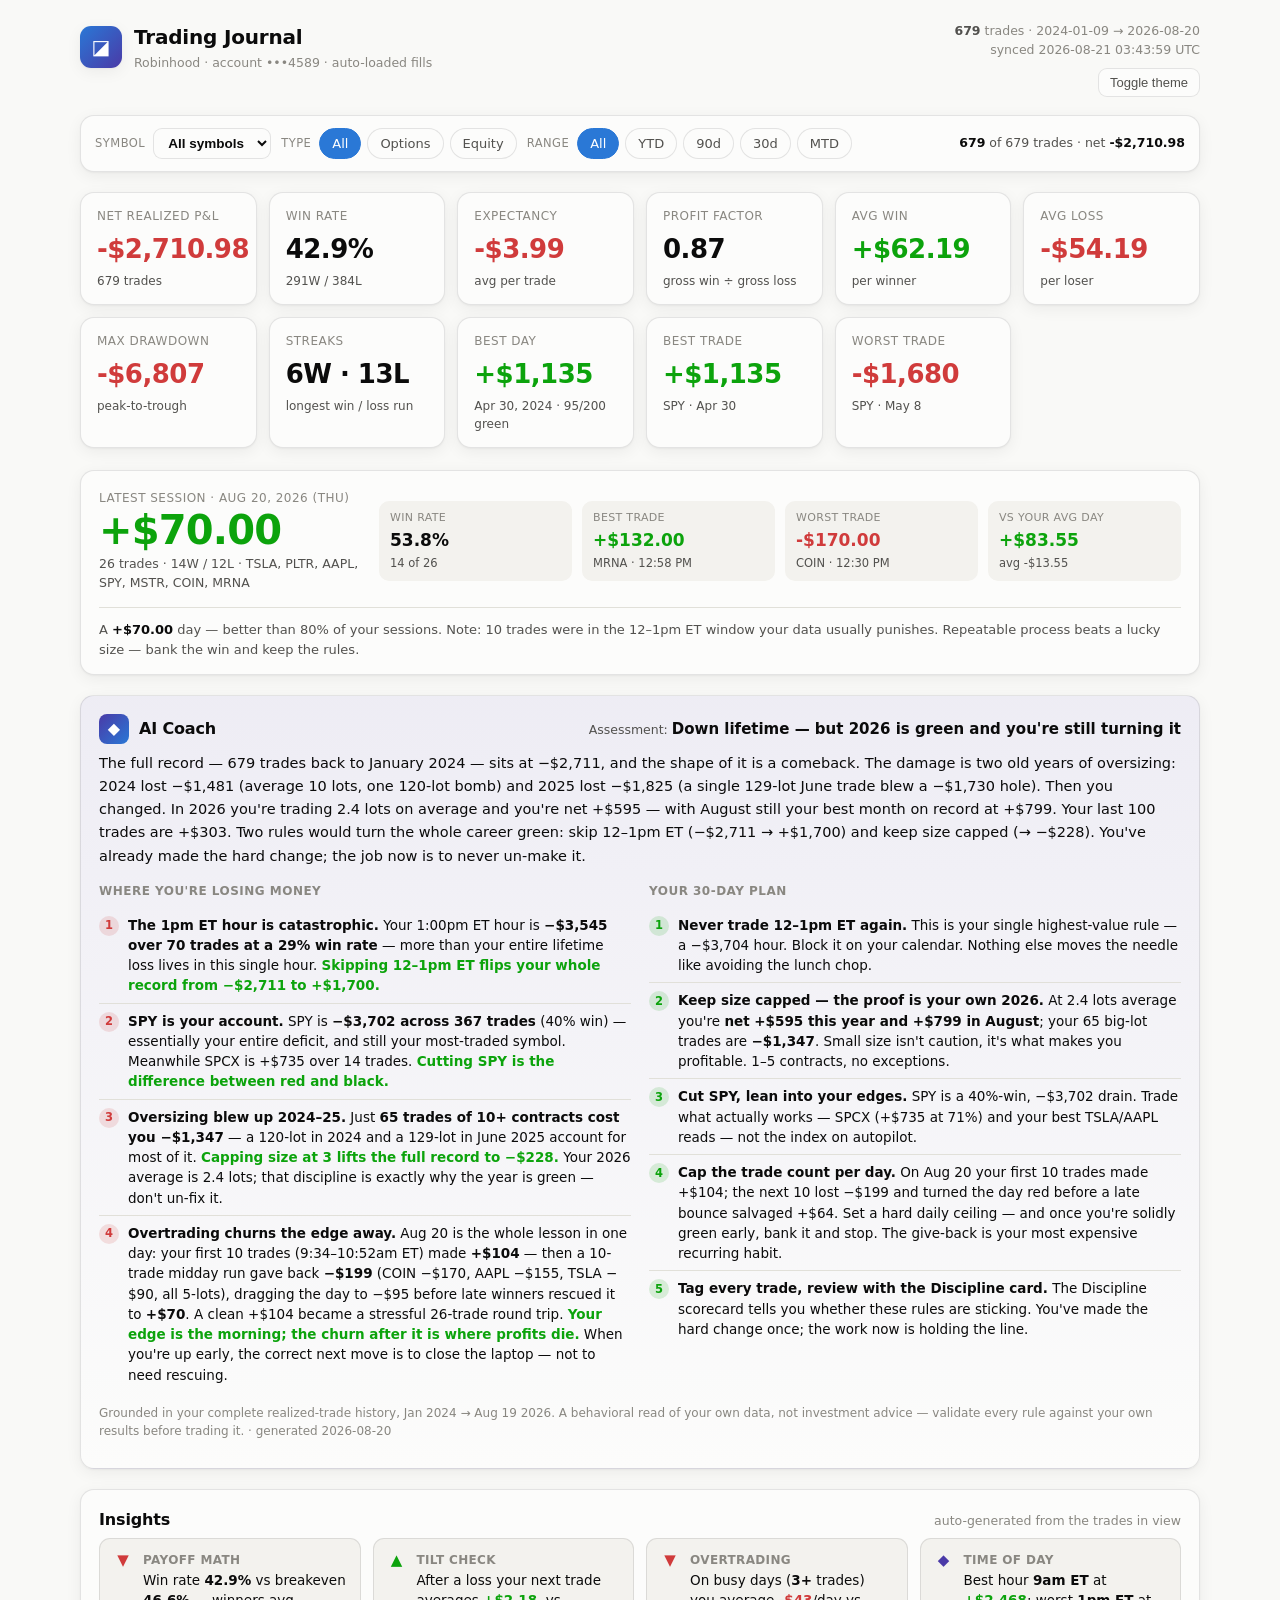
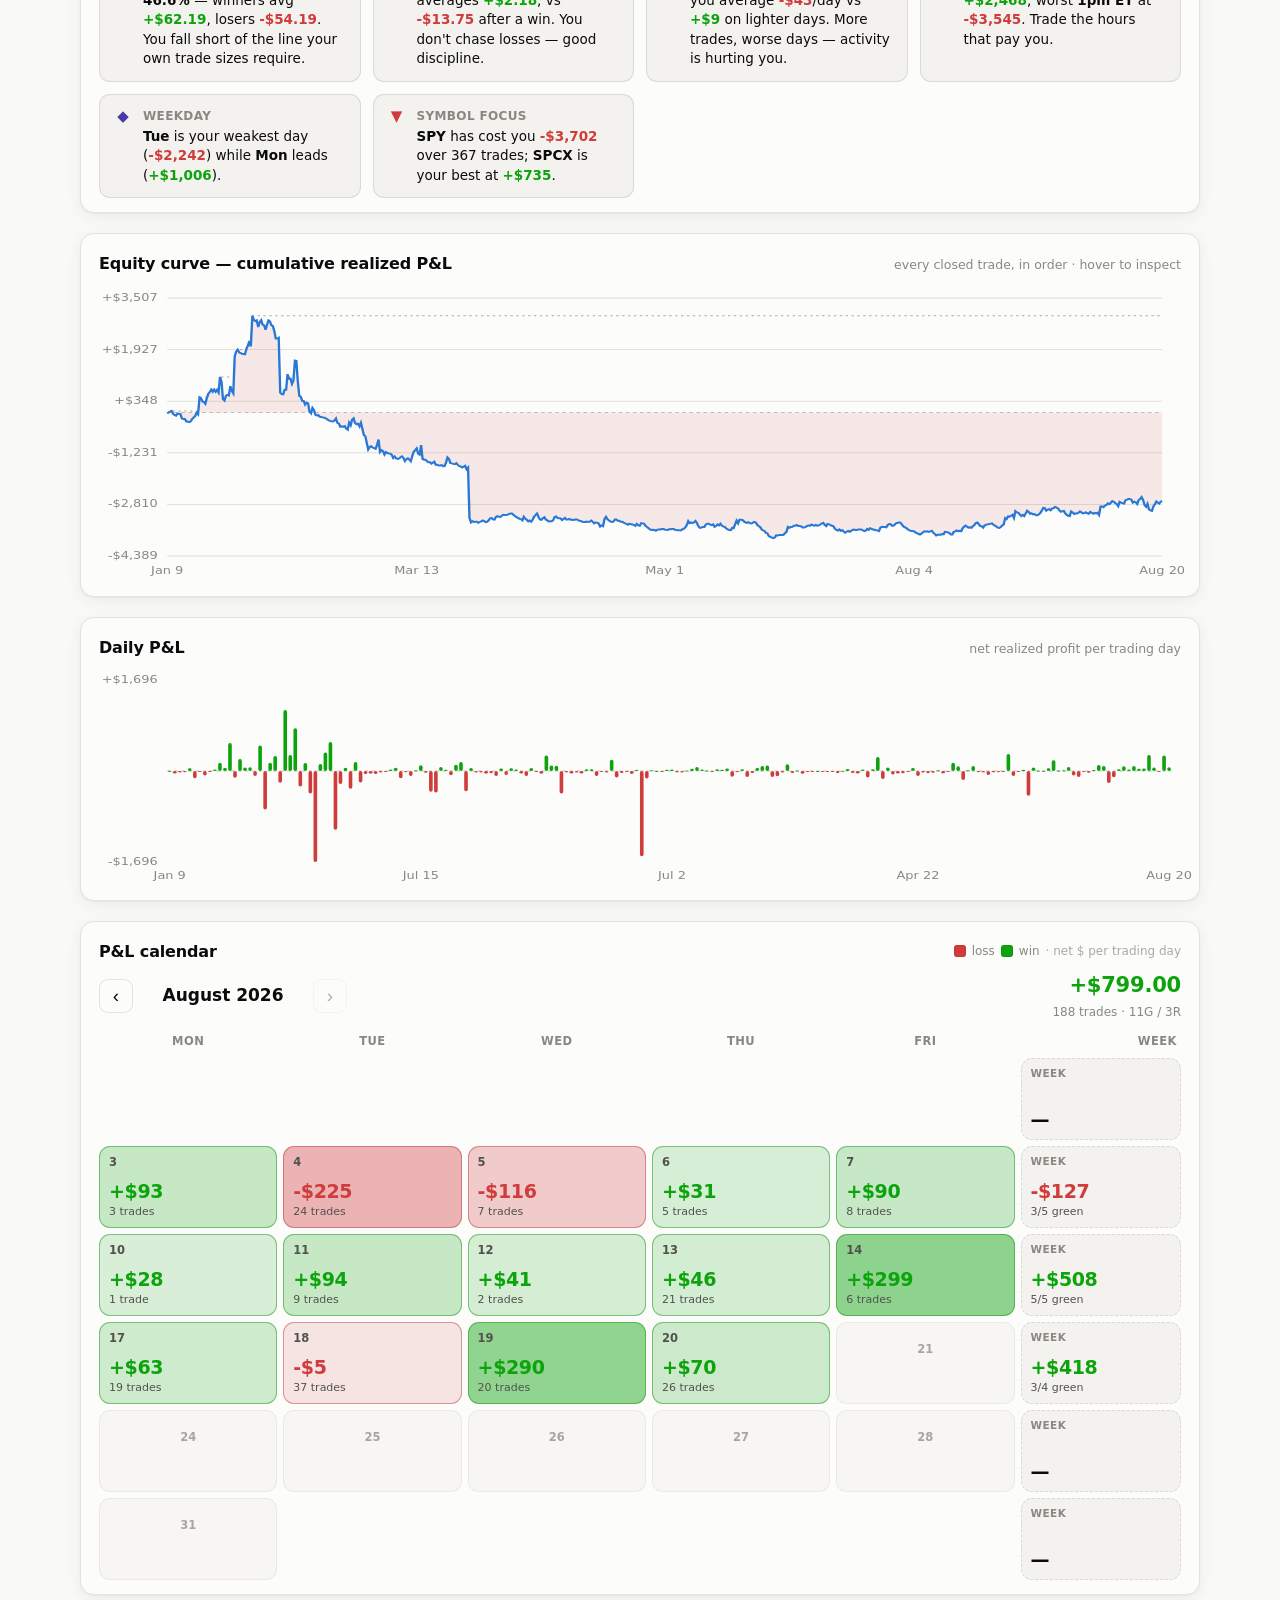
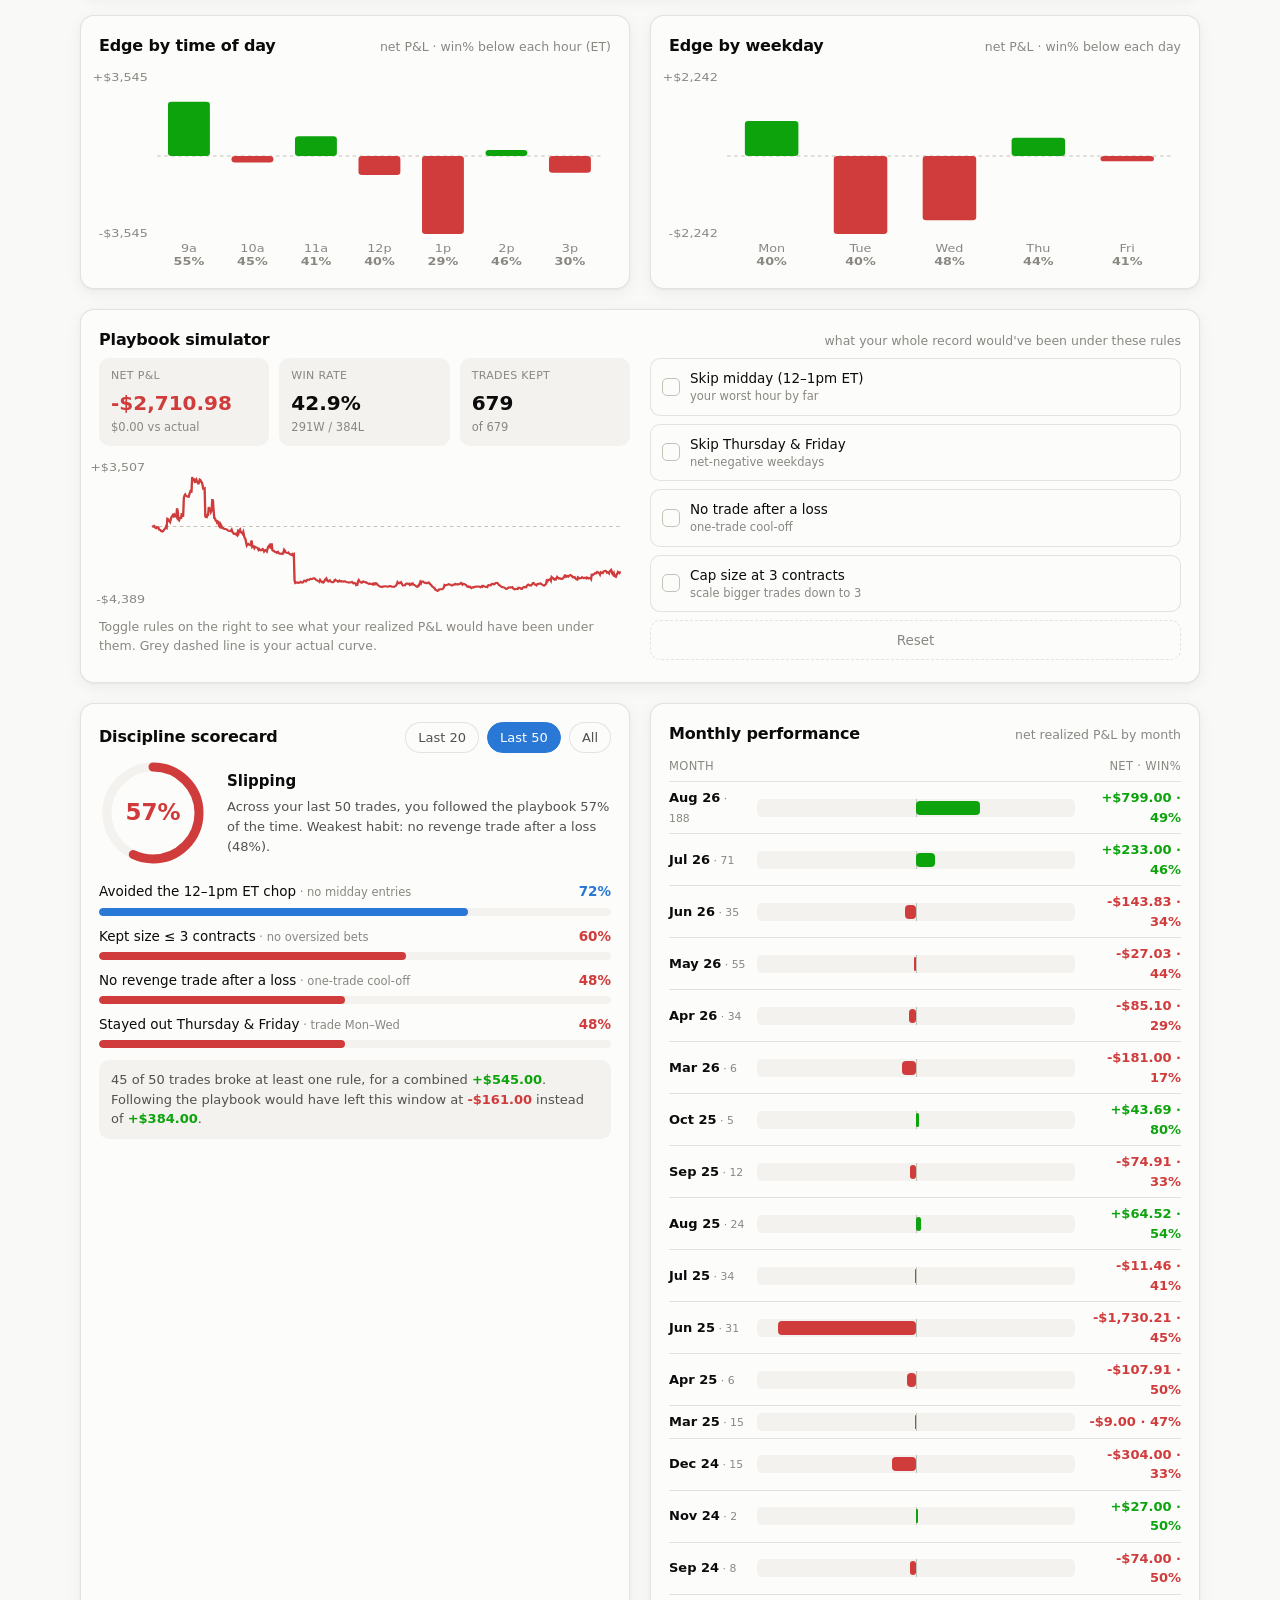
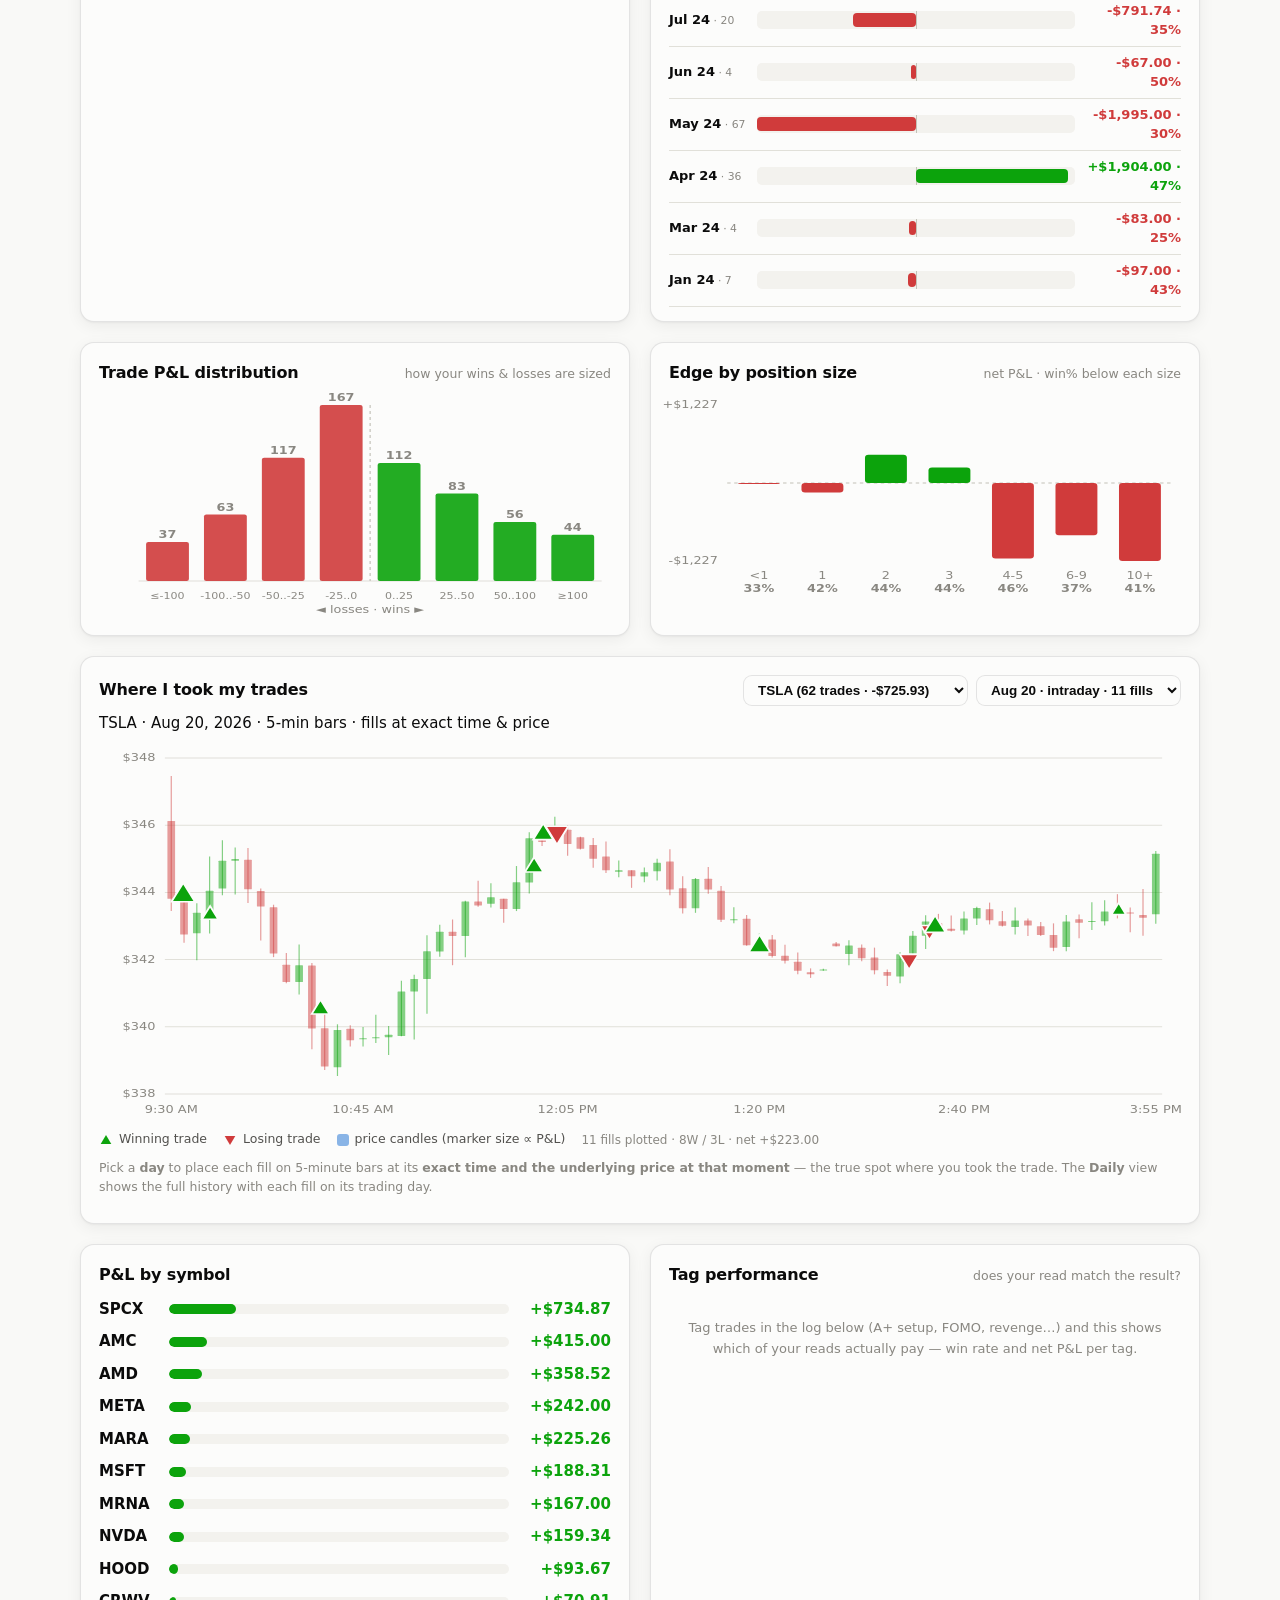
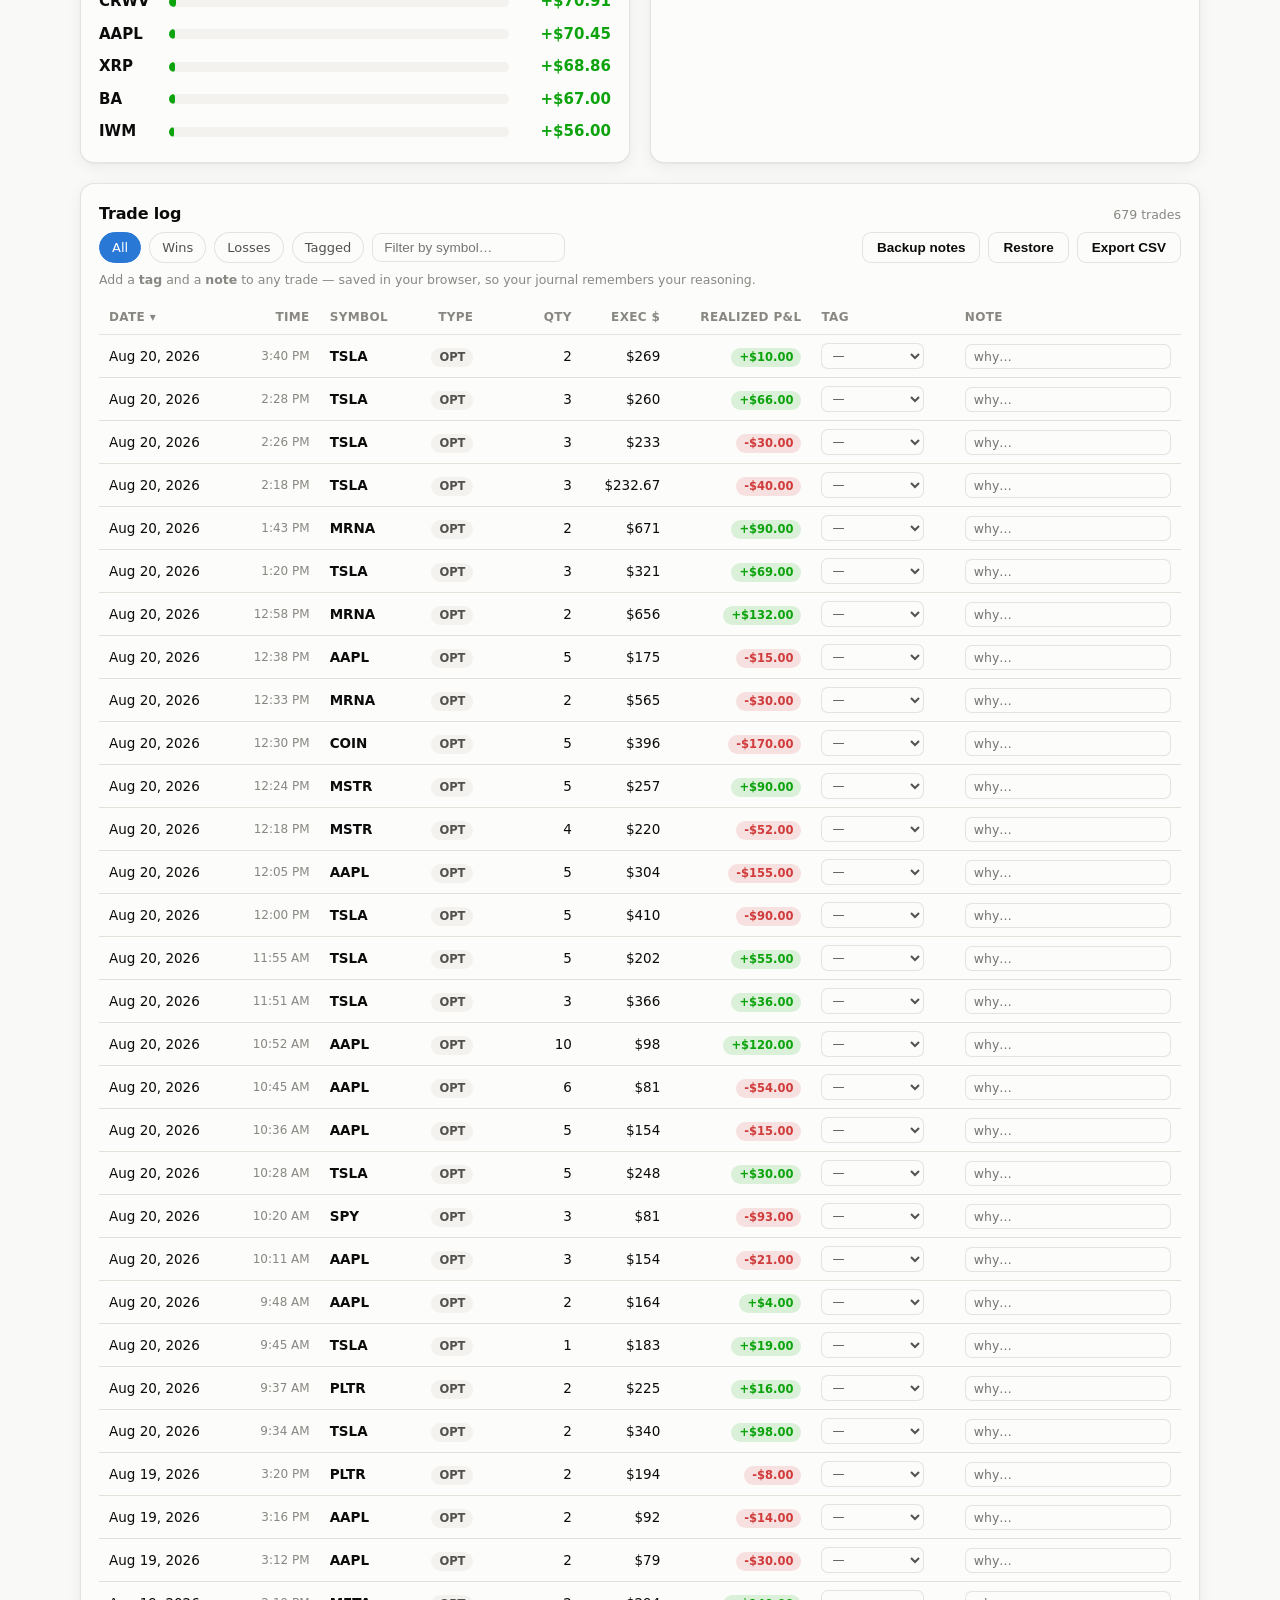
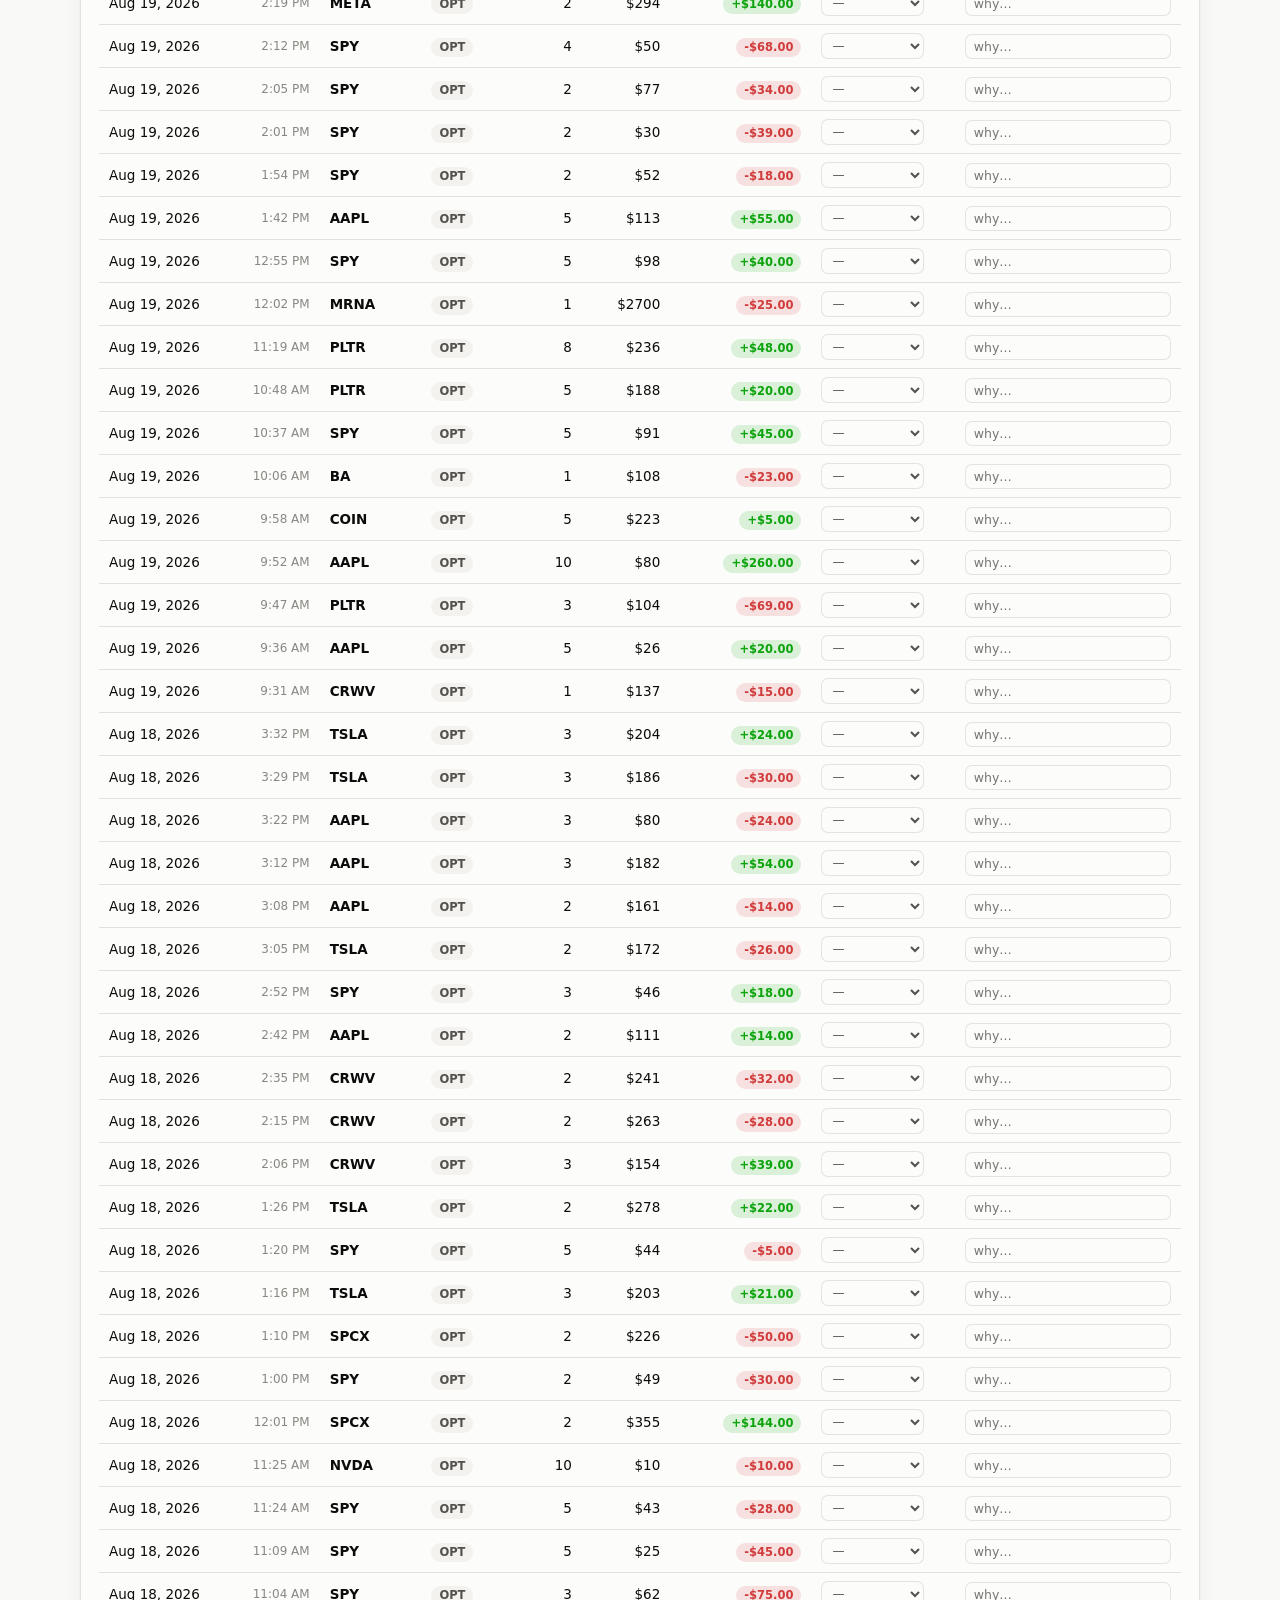
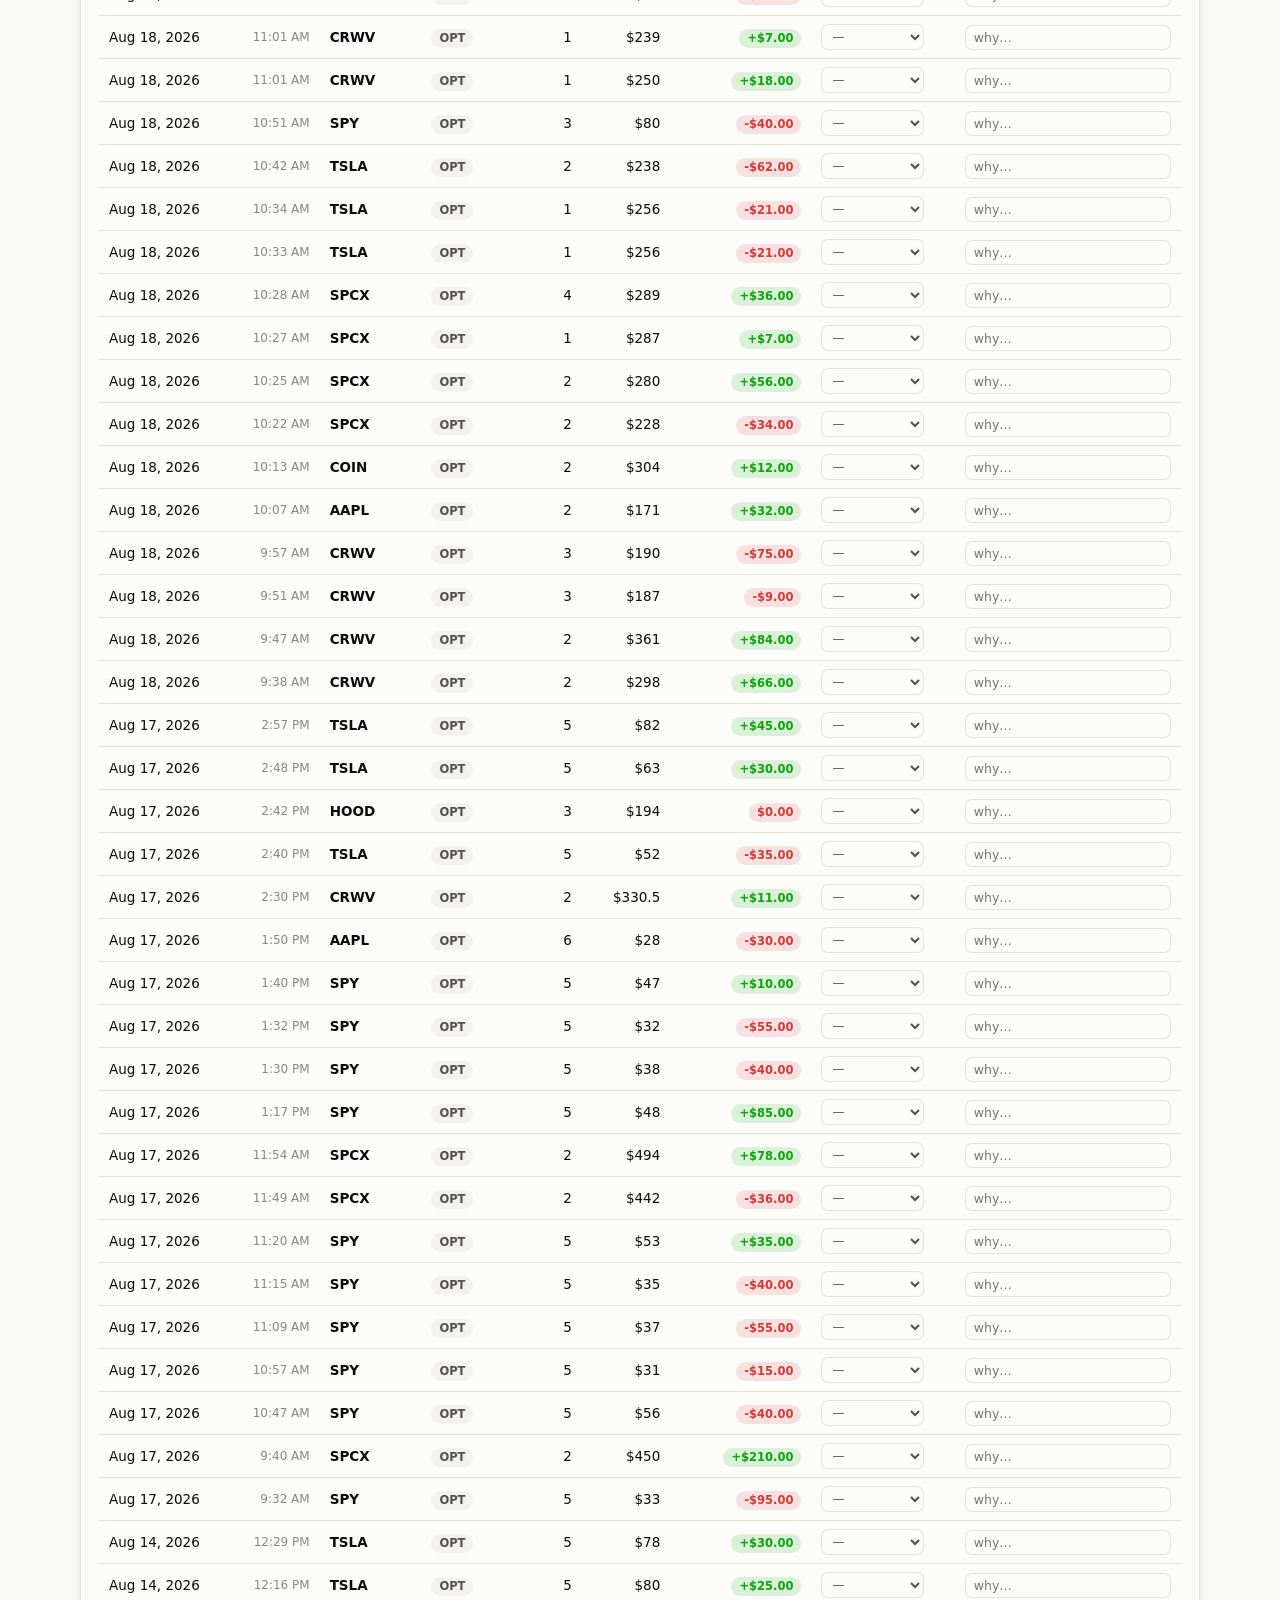
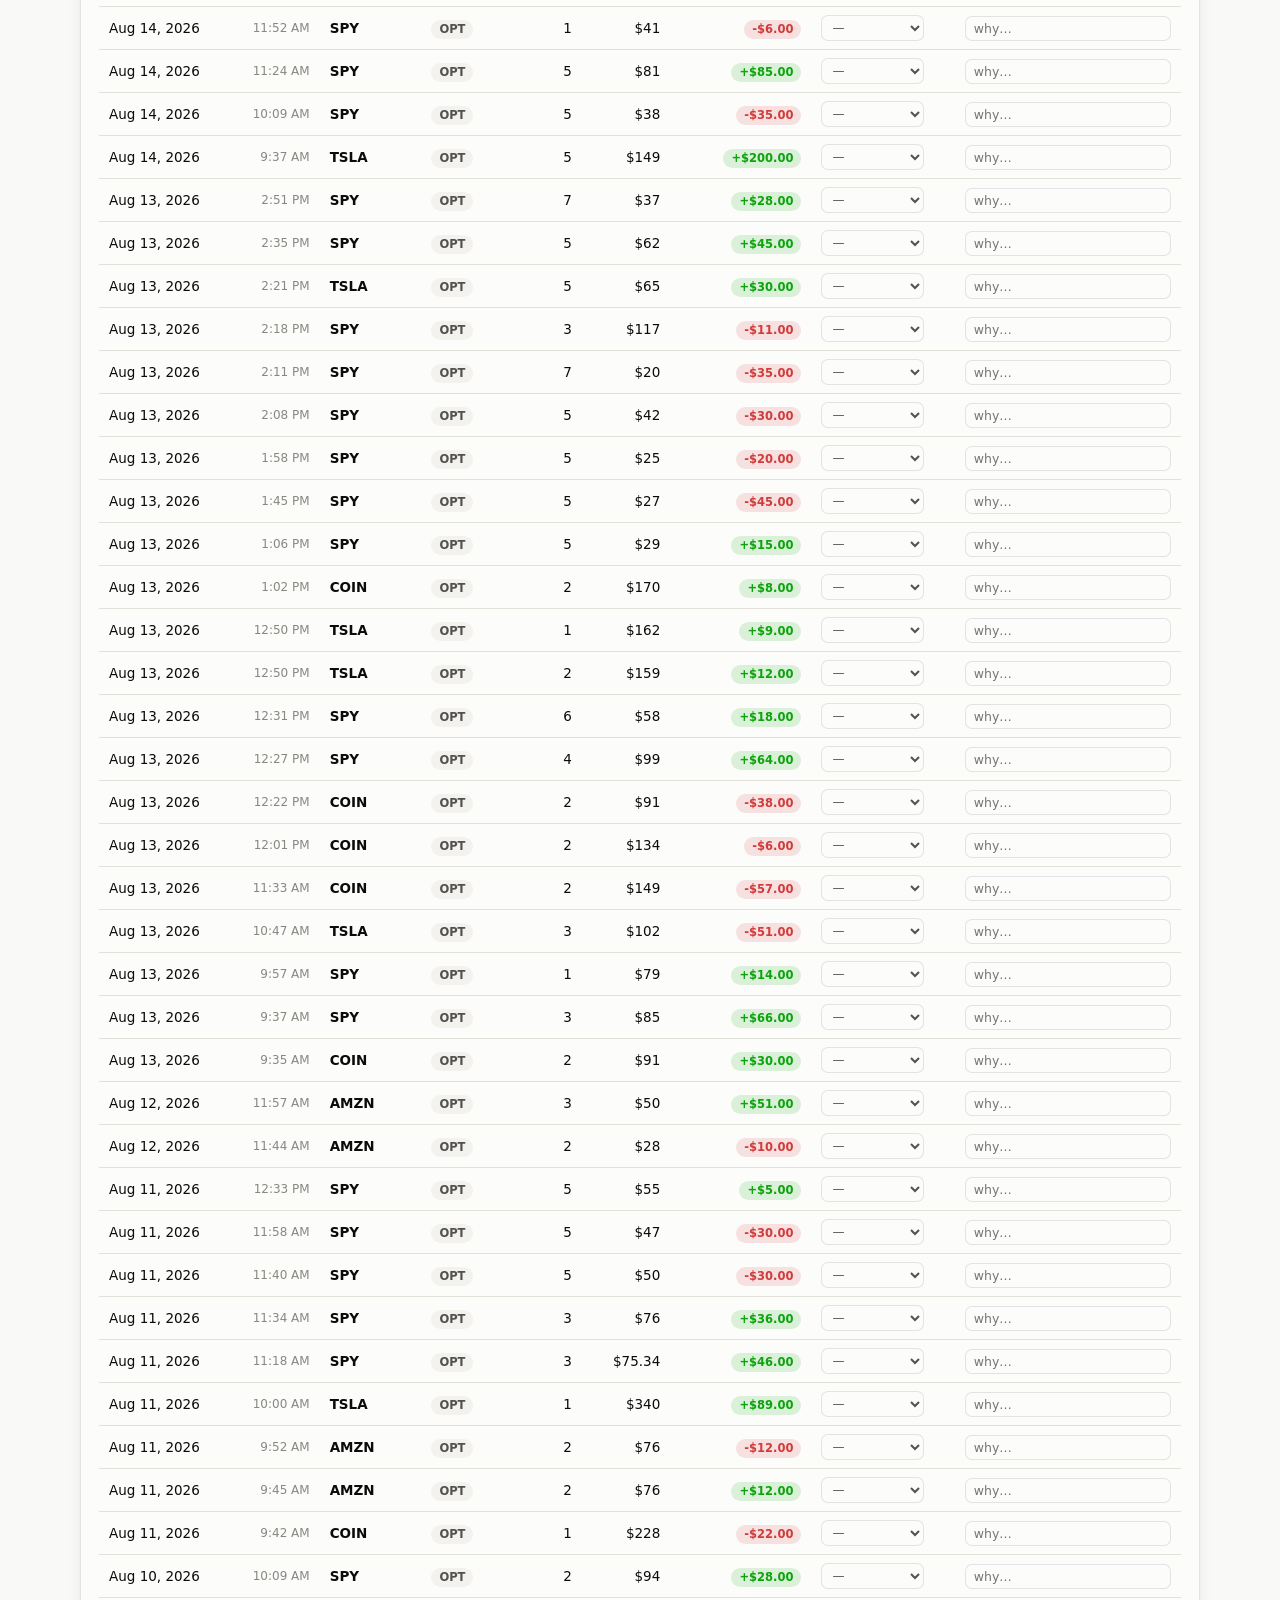
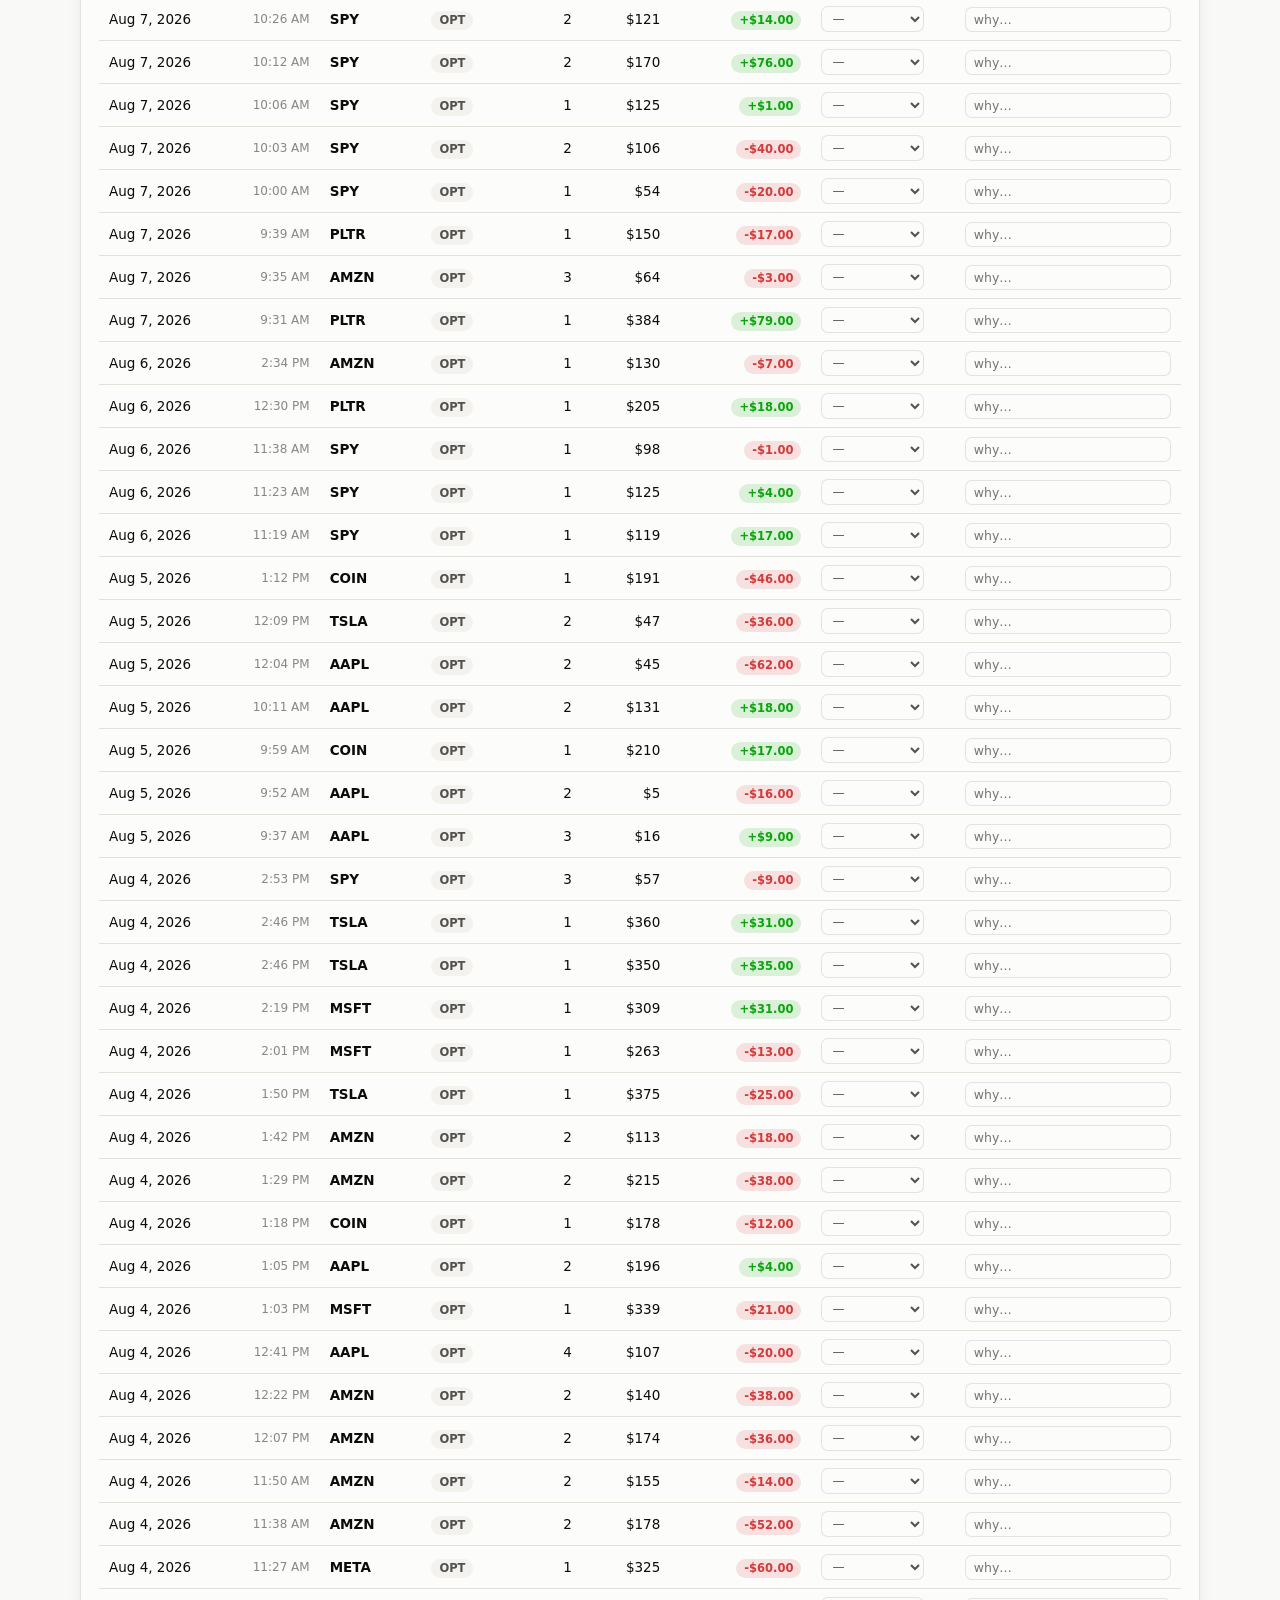
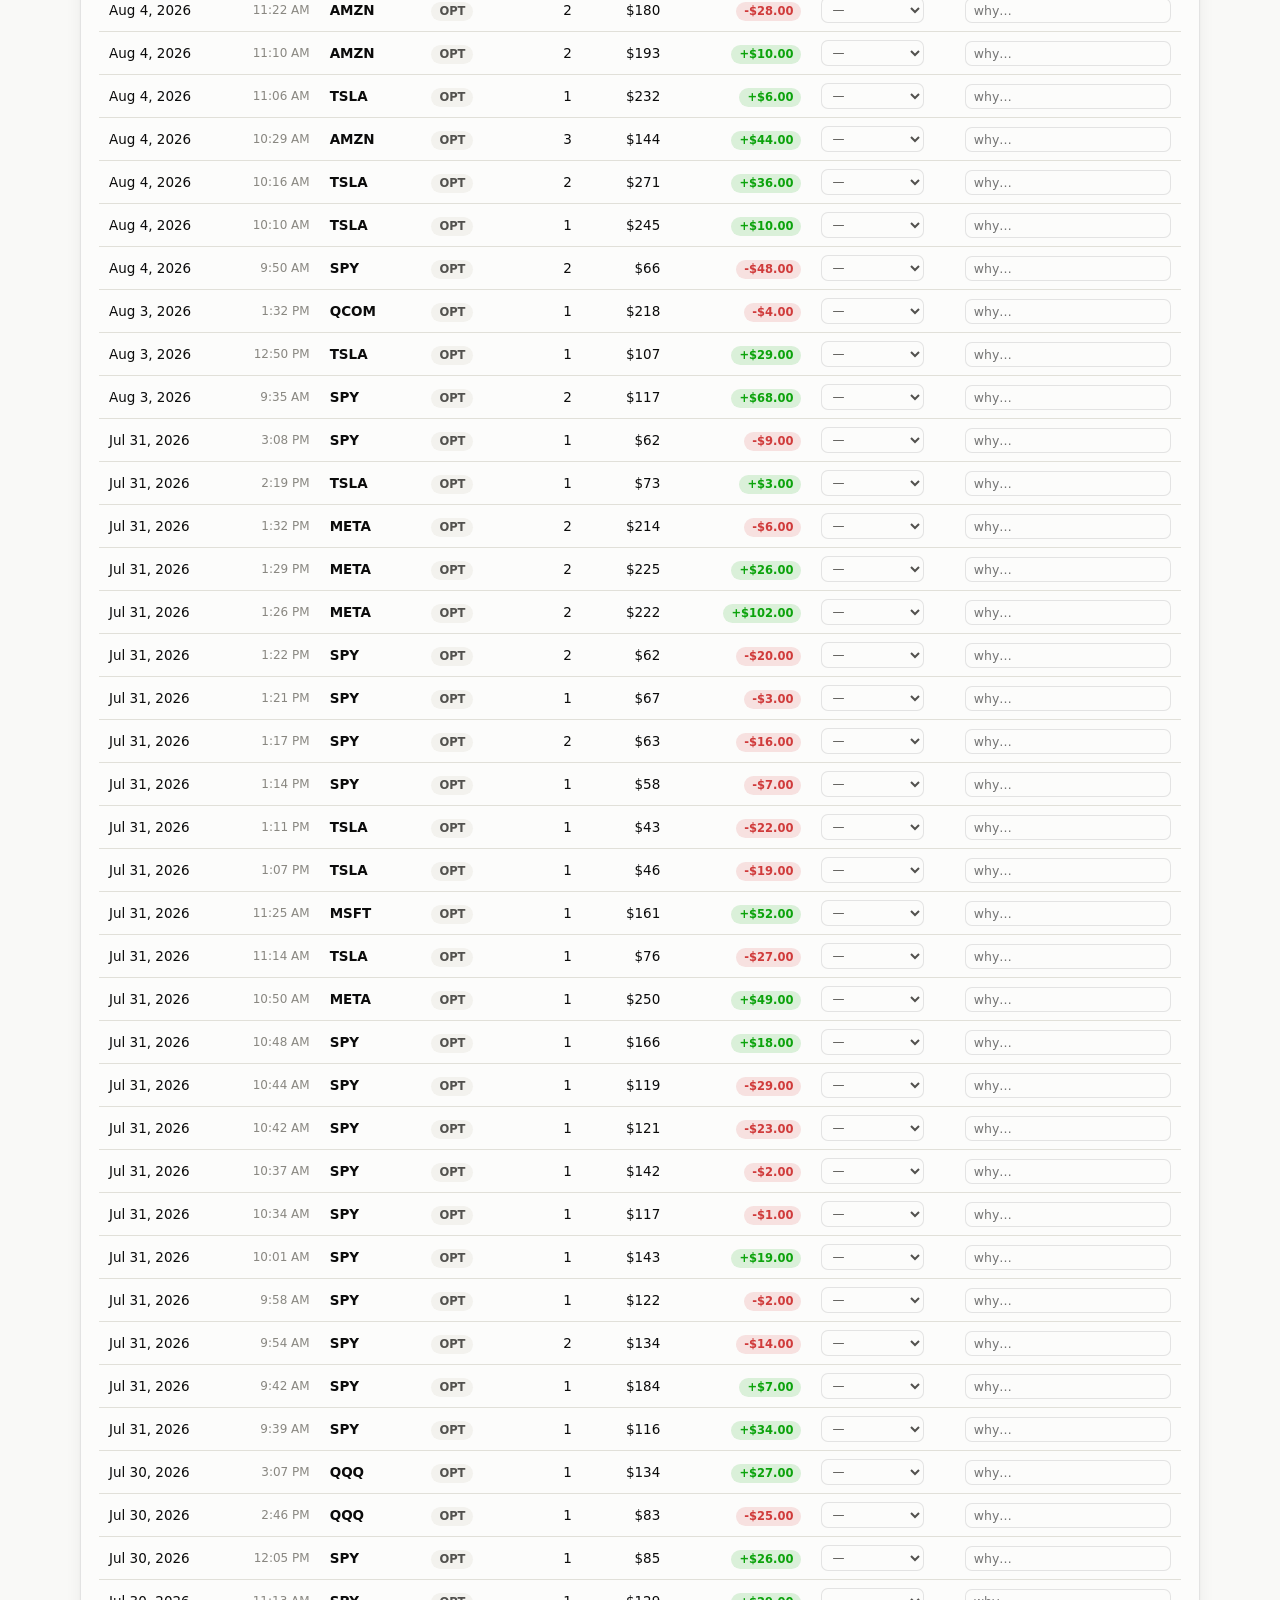
==== commit 74754584: "Accurate trade placement: plot each fill at its exact intraday time & price 'Where I took my trades'" ====
--- a/trading-journal/index.html
+++ b/trading-journal/index.html
@@ -201,7 +201,7 @@
         <h2>Where I took my trades</h2>
         <div class="controls">
           <select class="sel" id="symSel"></select>
-          <button class="chip" id="intradayBtn">Intraday</button>
+          <select class="sel" id="daySel"></select>
         </div>
       </div>
       <div class="hint" id="symTitle" style="margin-bottom:8px"></div>
@@ -212,7 +212,7 @@
         <span class="k"><span class="swatch" style="background:var(--series-1);opacity:.55"></span> price candles (marker size ∝ P&amp;L)</span>
         <span class="k tag" id="symMeta"></span>
       </div>
-      <p class="note" style="margin-top:10px">Each marker is placed on the underlying's price where you opened/closed the position. Toggle <b>Intraday</b> to see today's SPY trades on 5-minute bars at their exact fill times.</p>
+      <p class="note" style="margin-top:10px">Pick a <b>day</b> to place each fill on 5-minute bars at its <b>exact time and the underlying price at that moment</b> — the true spot where you took the trade. The <b>Daily</b> view shows the full history with each fill on its trading day.</p>
     </section>
 
     <div class="grid-2">
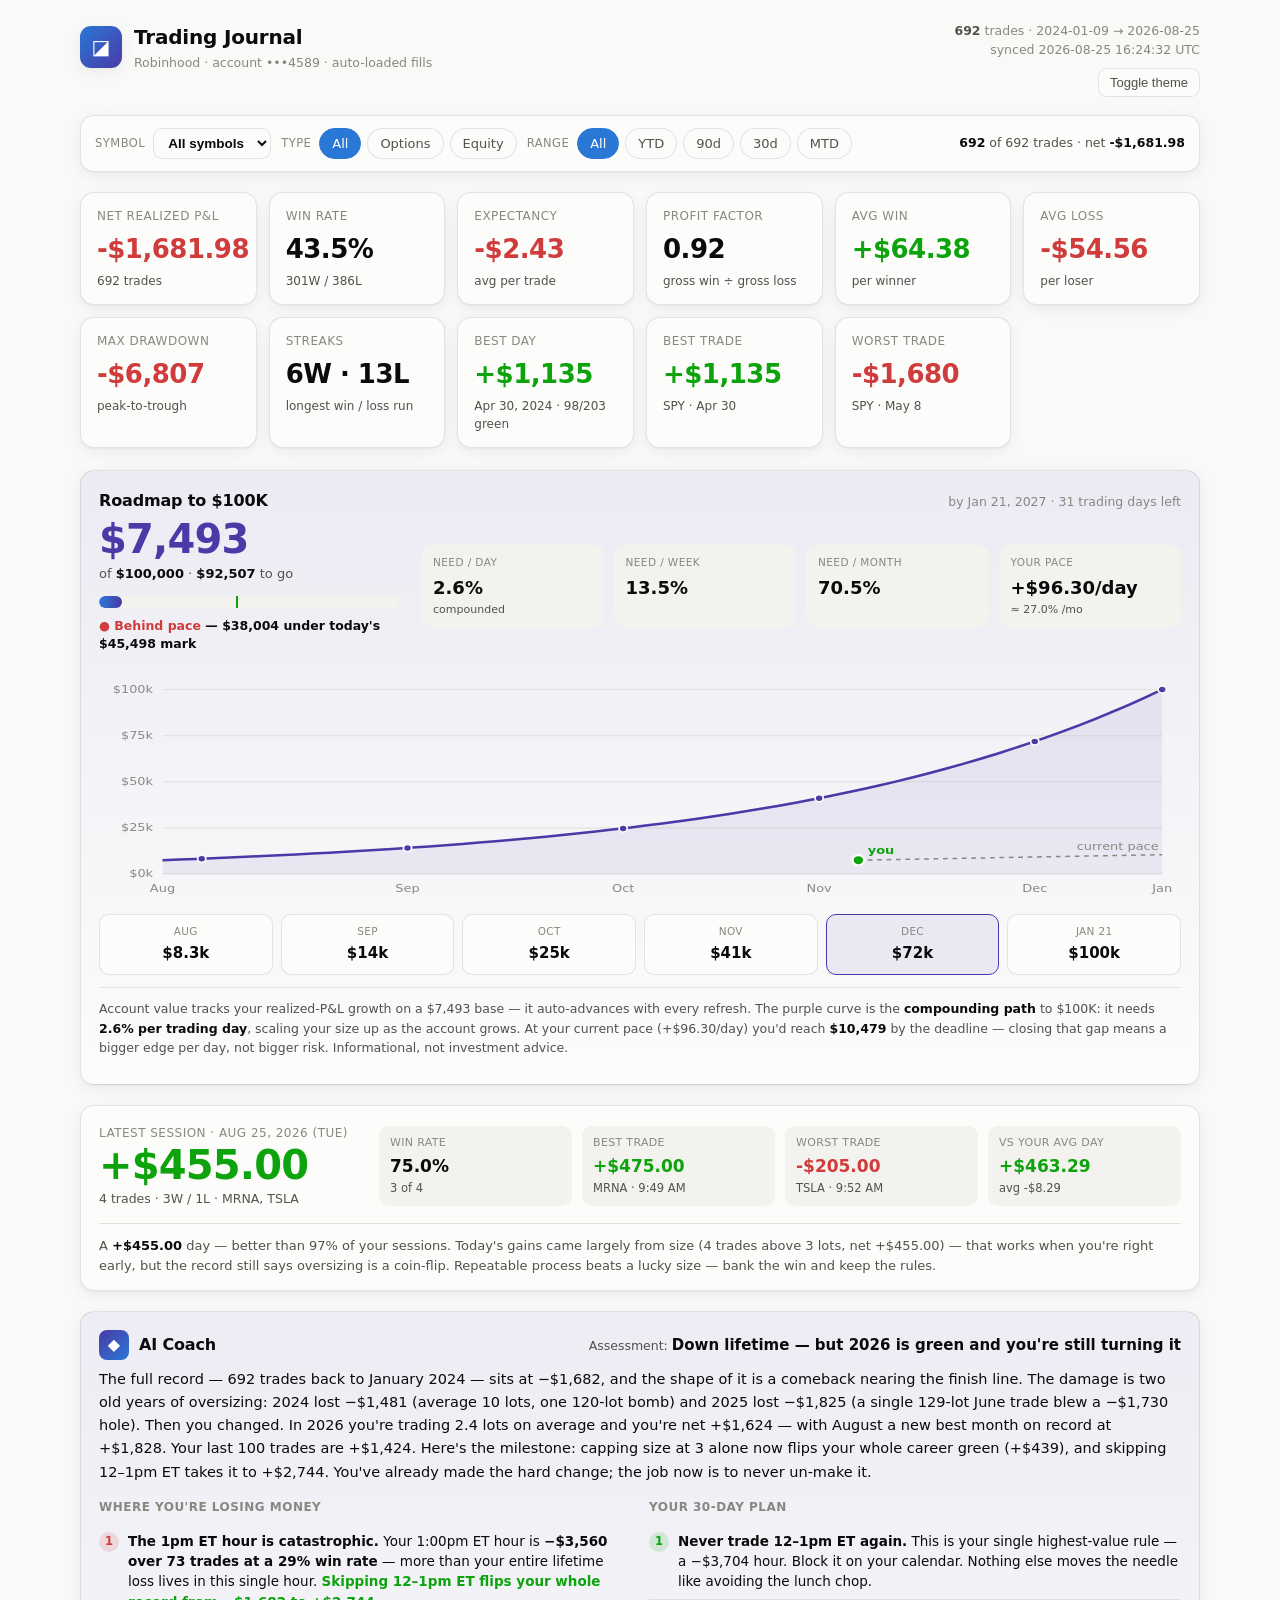
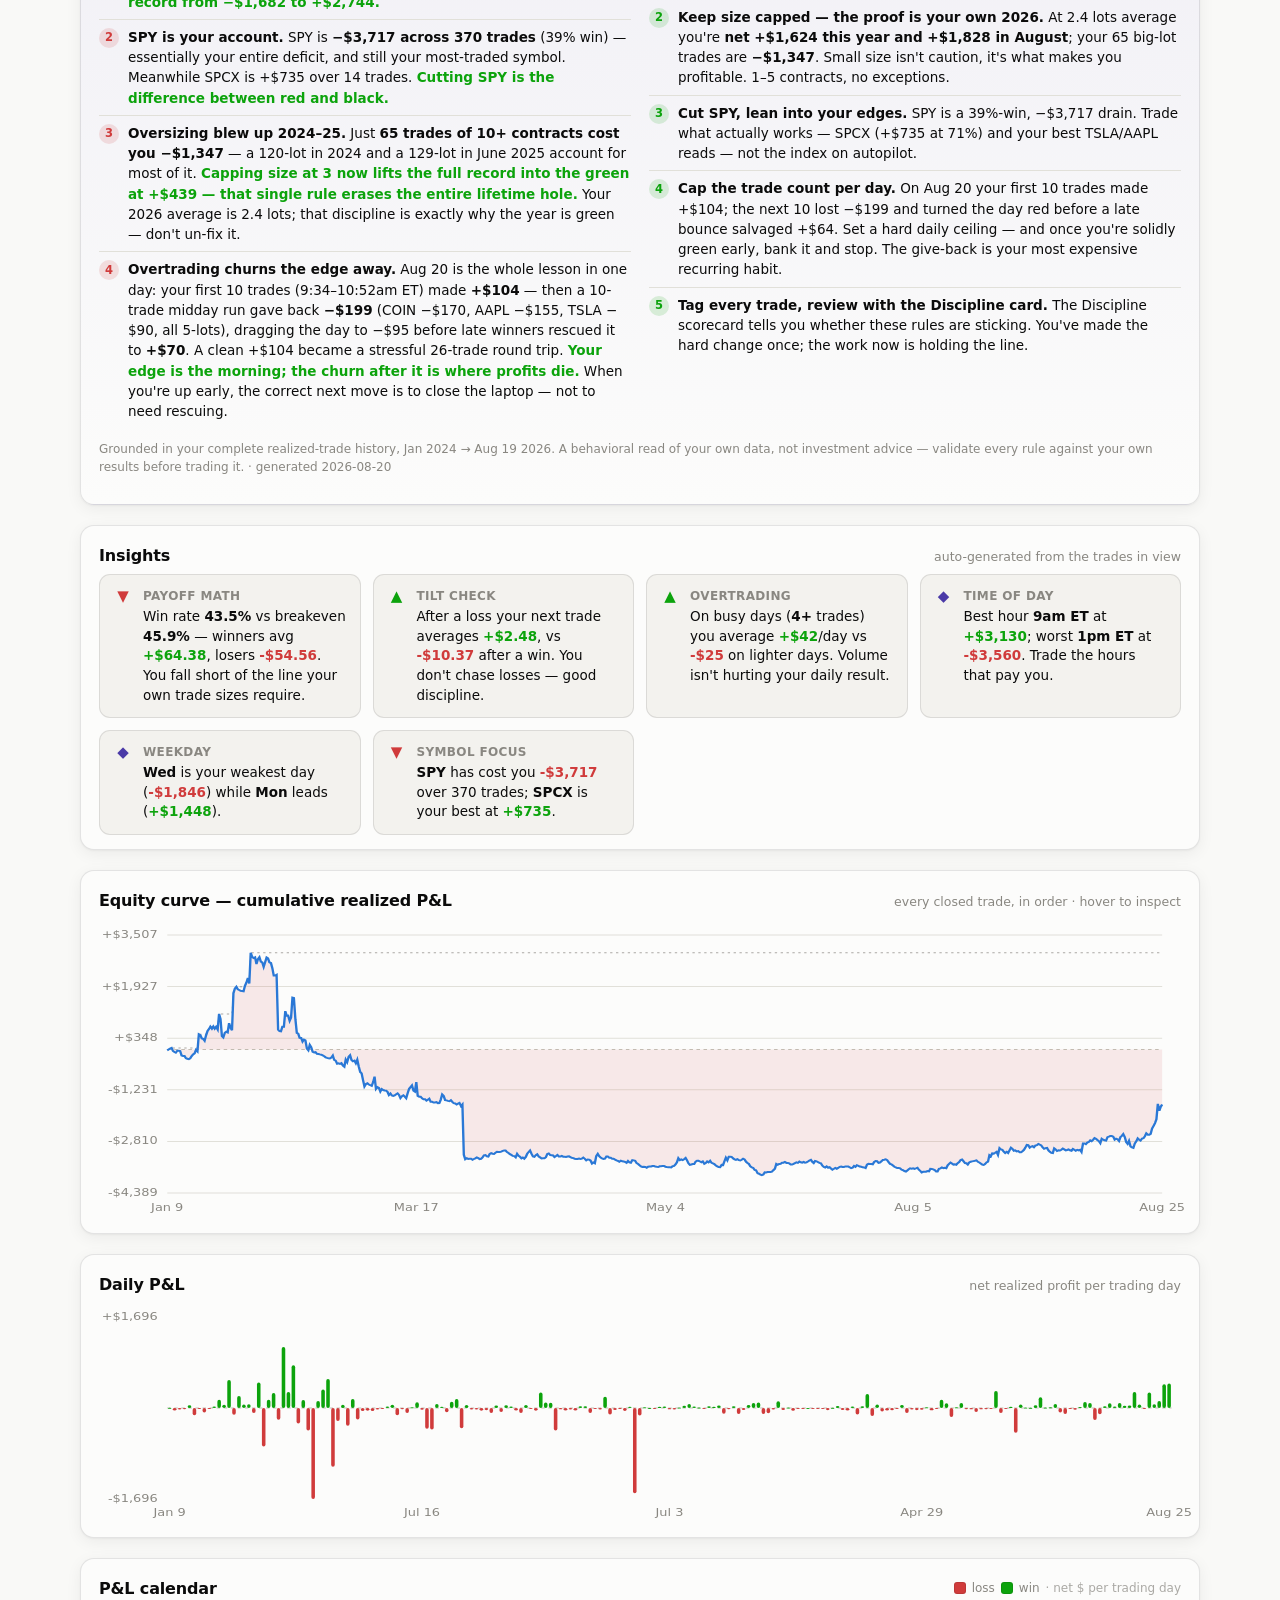
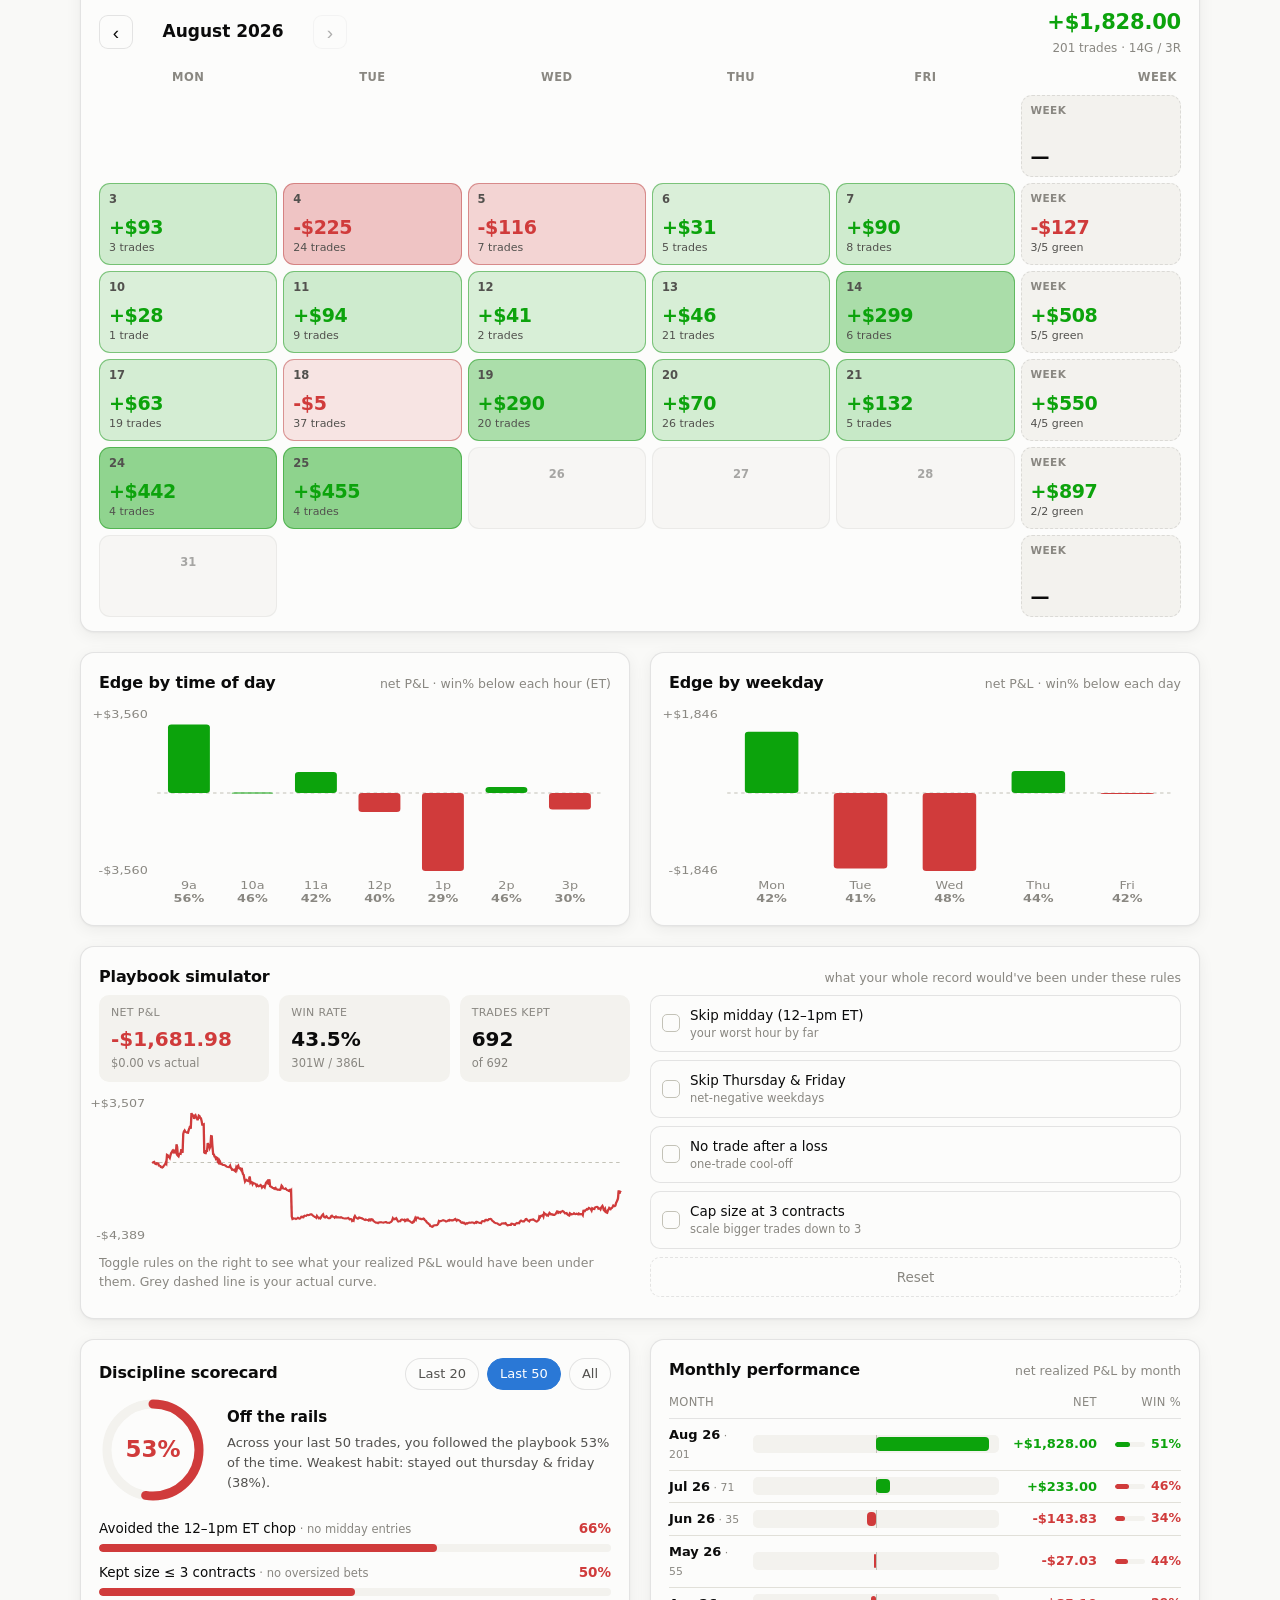
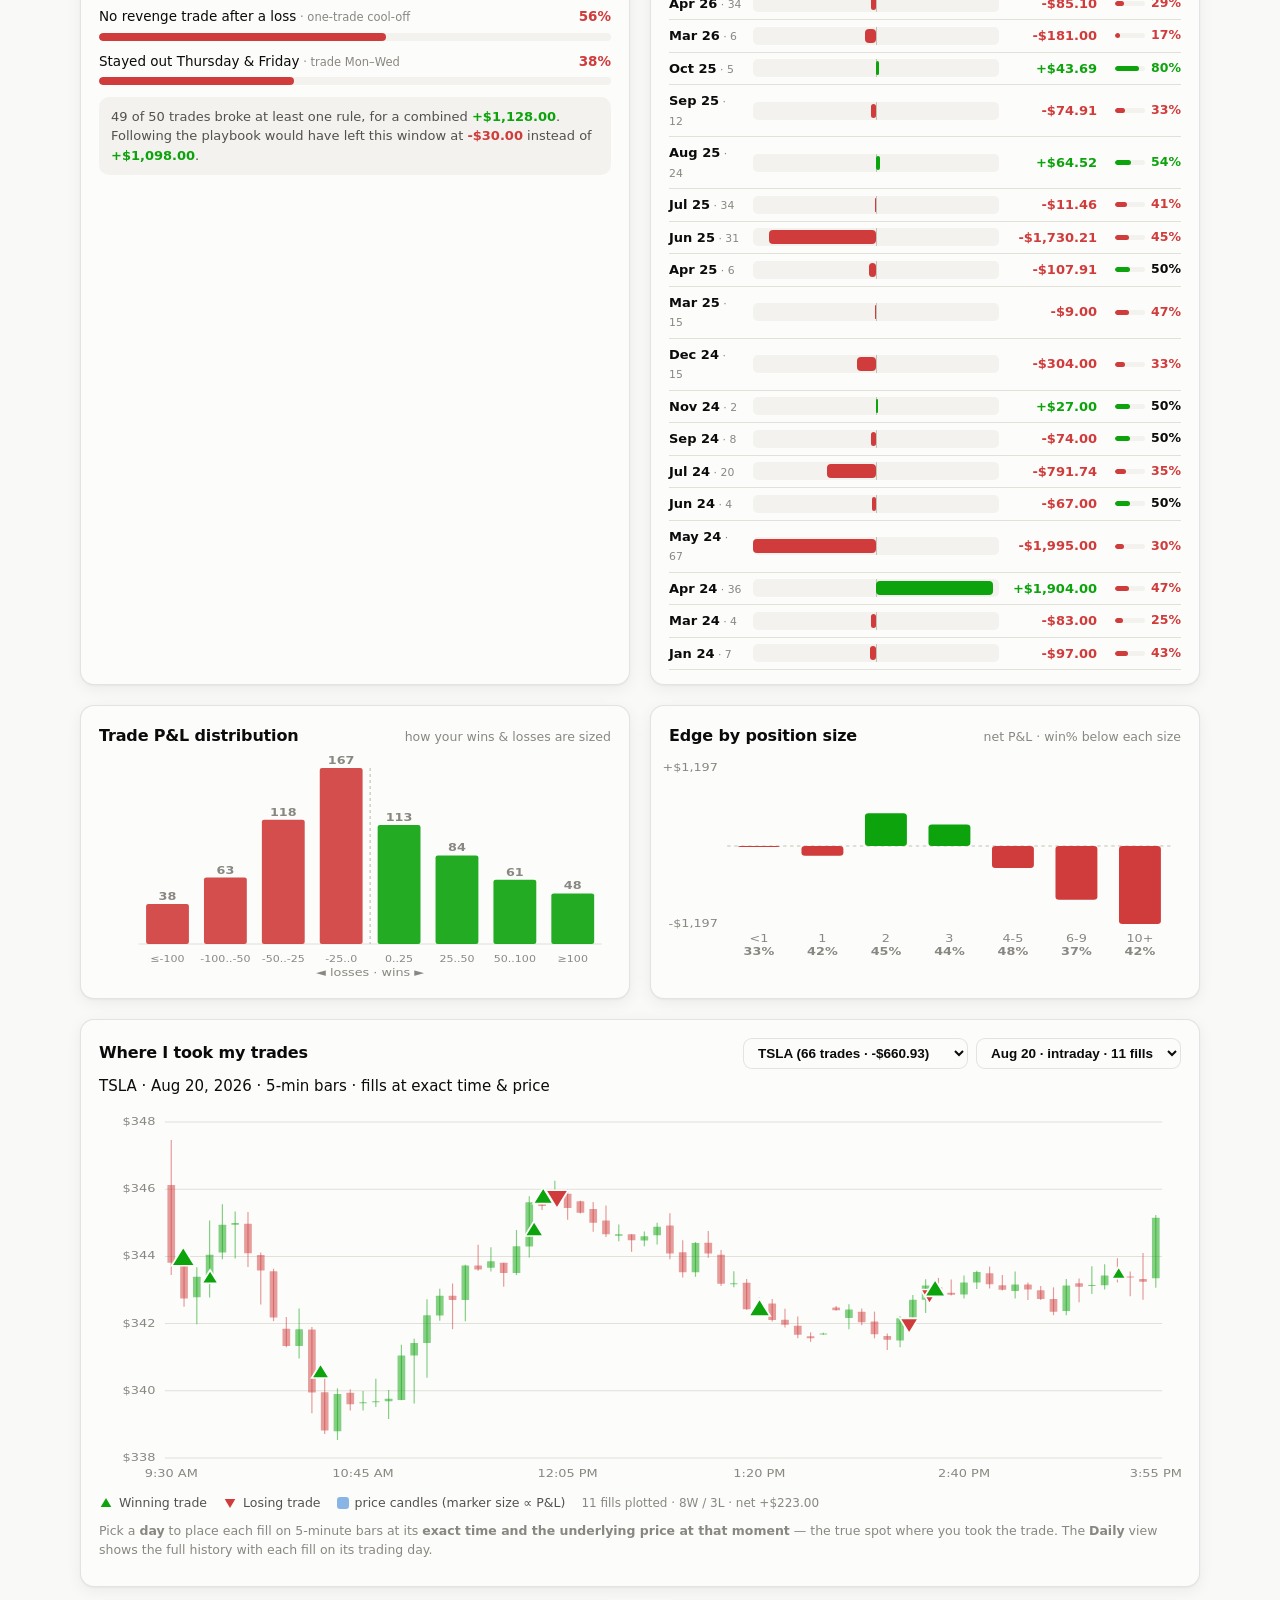
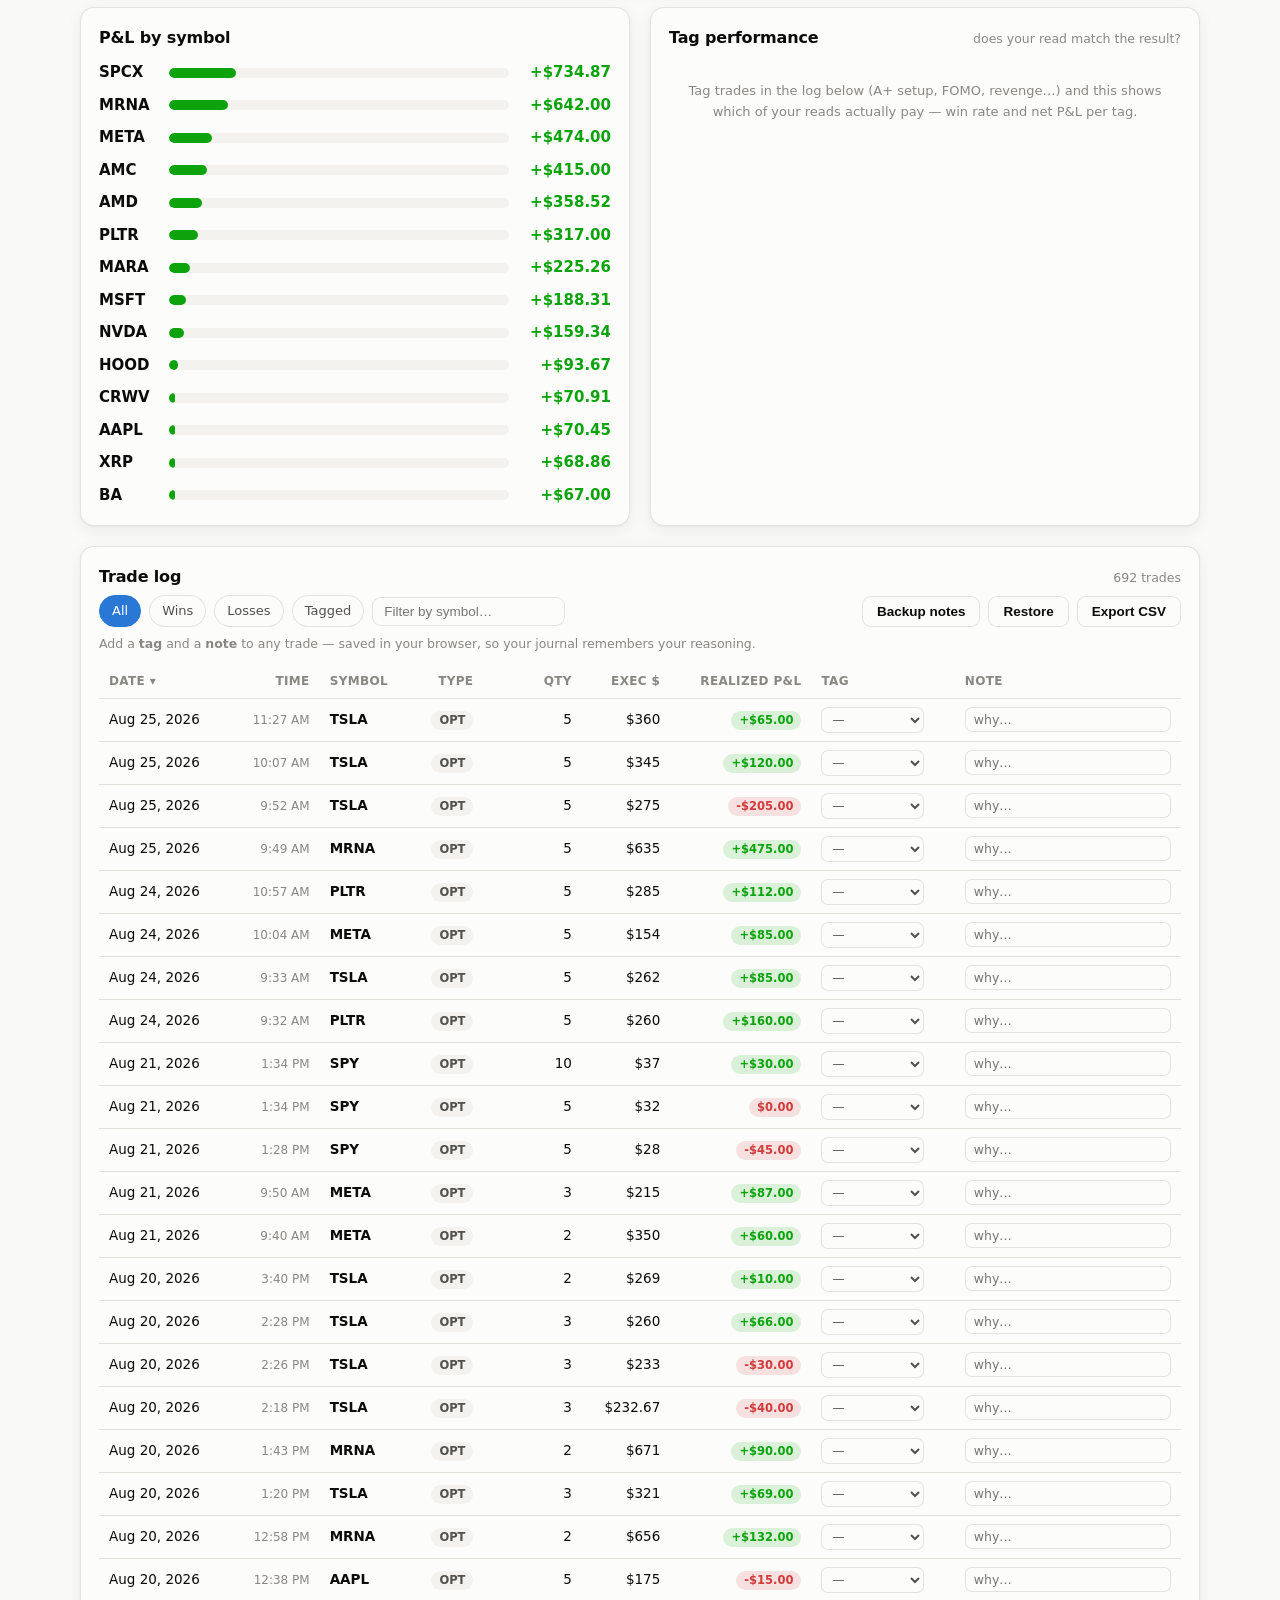
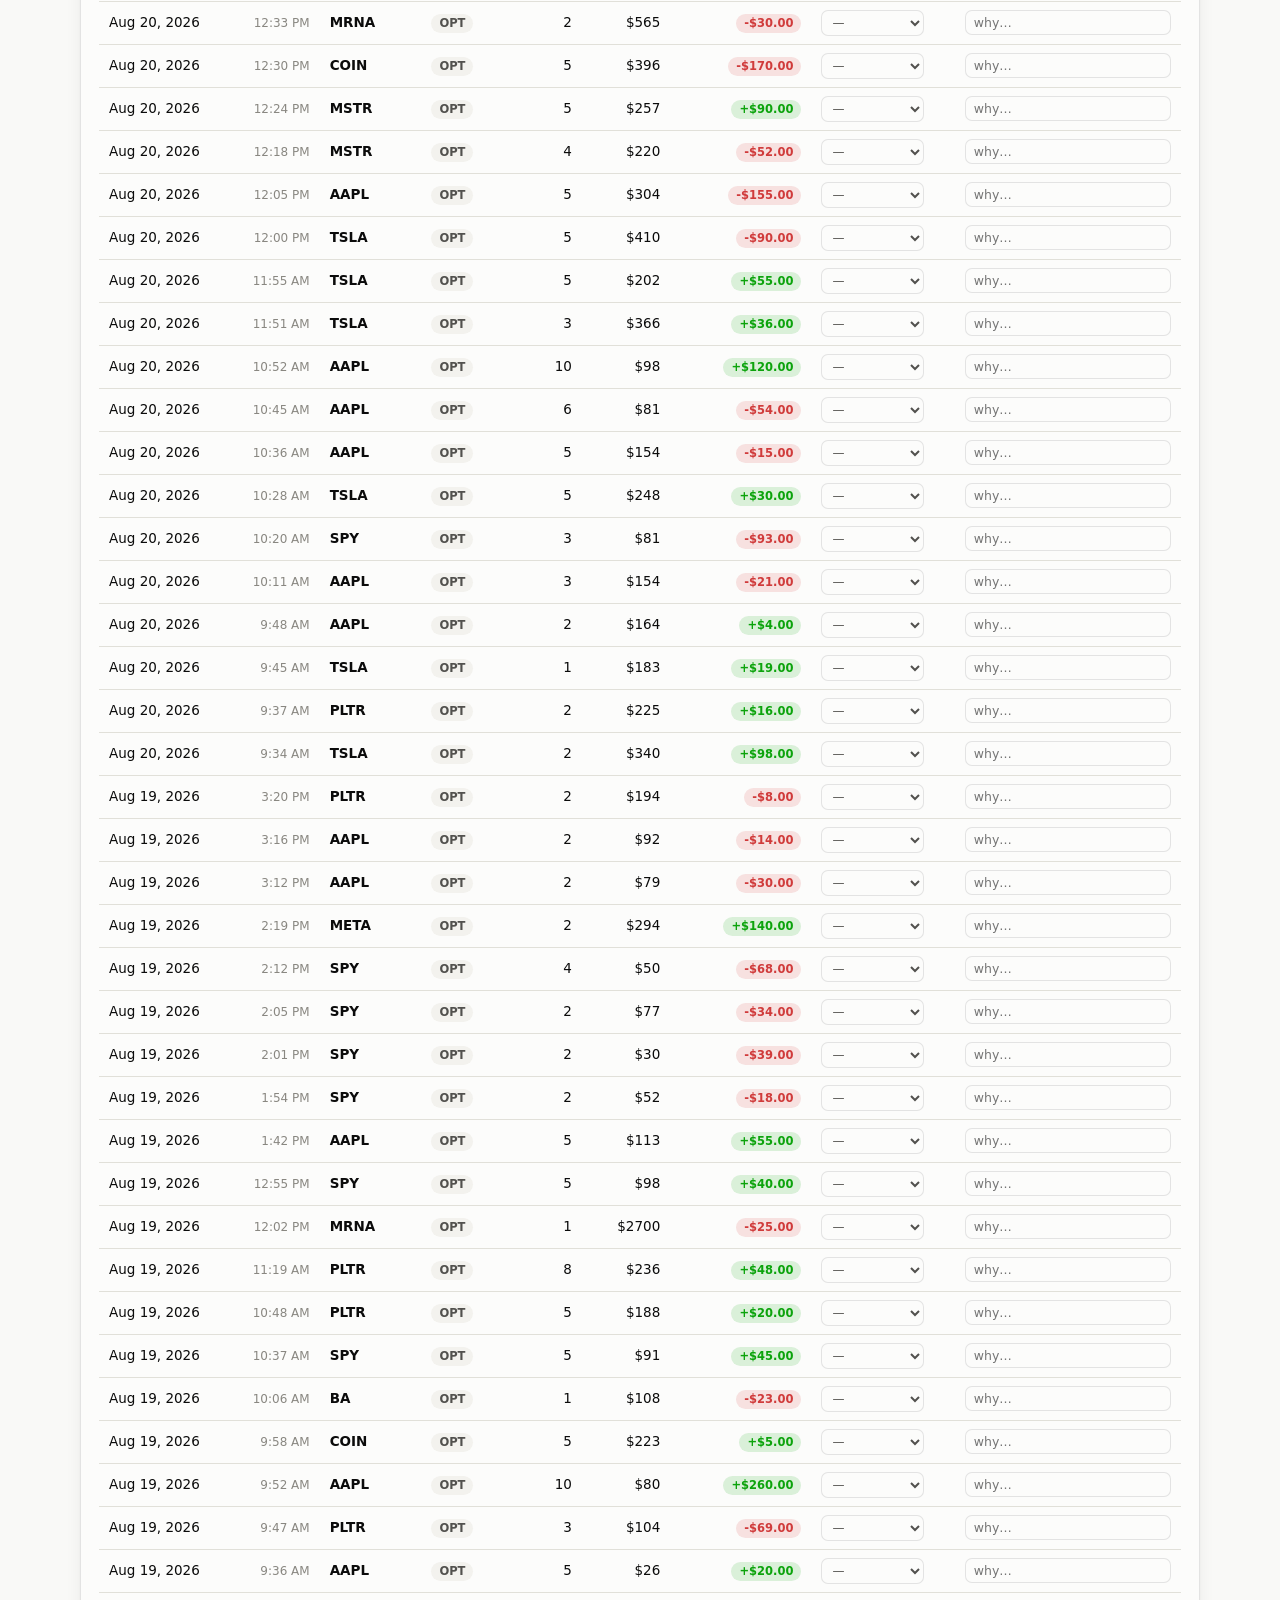
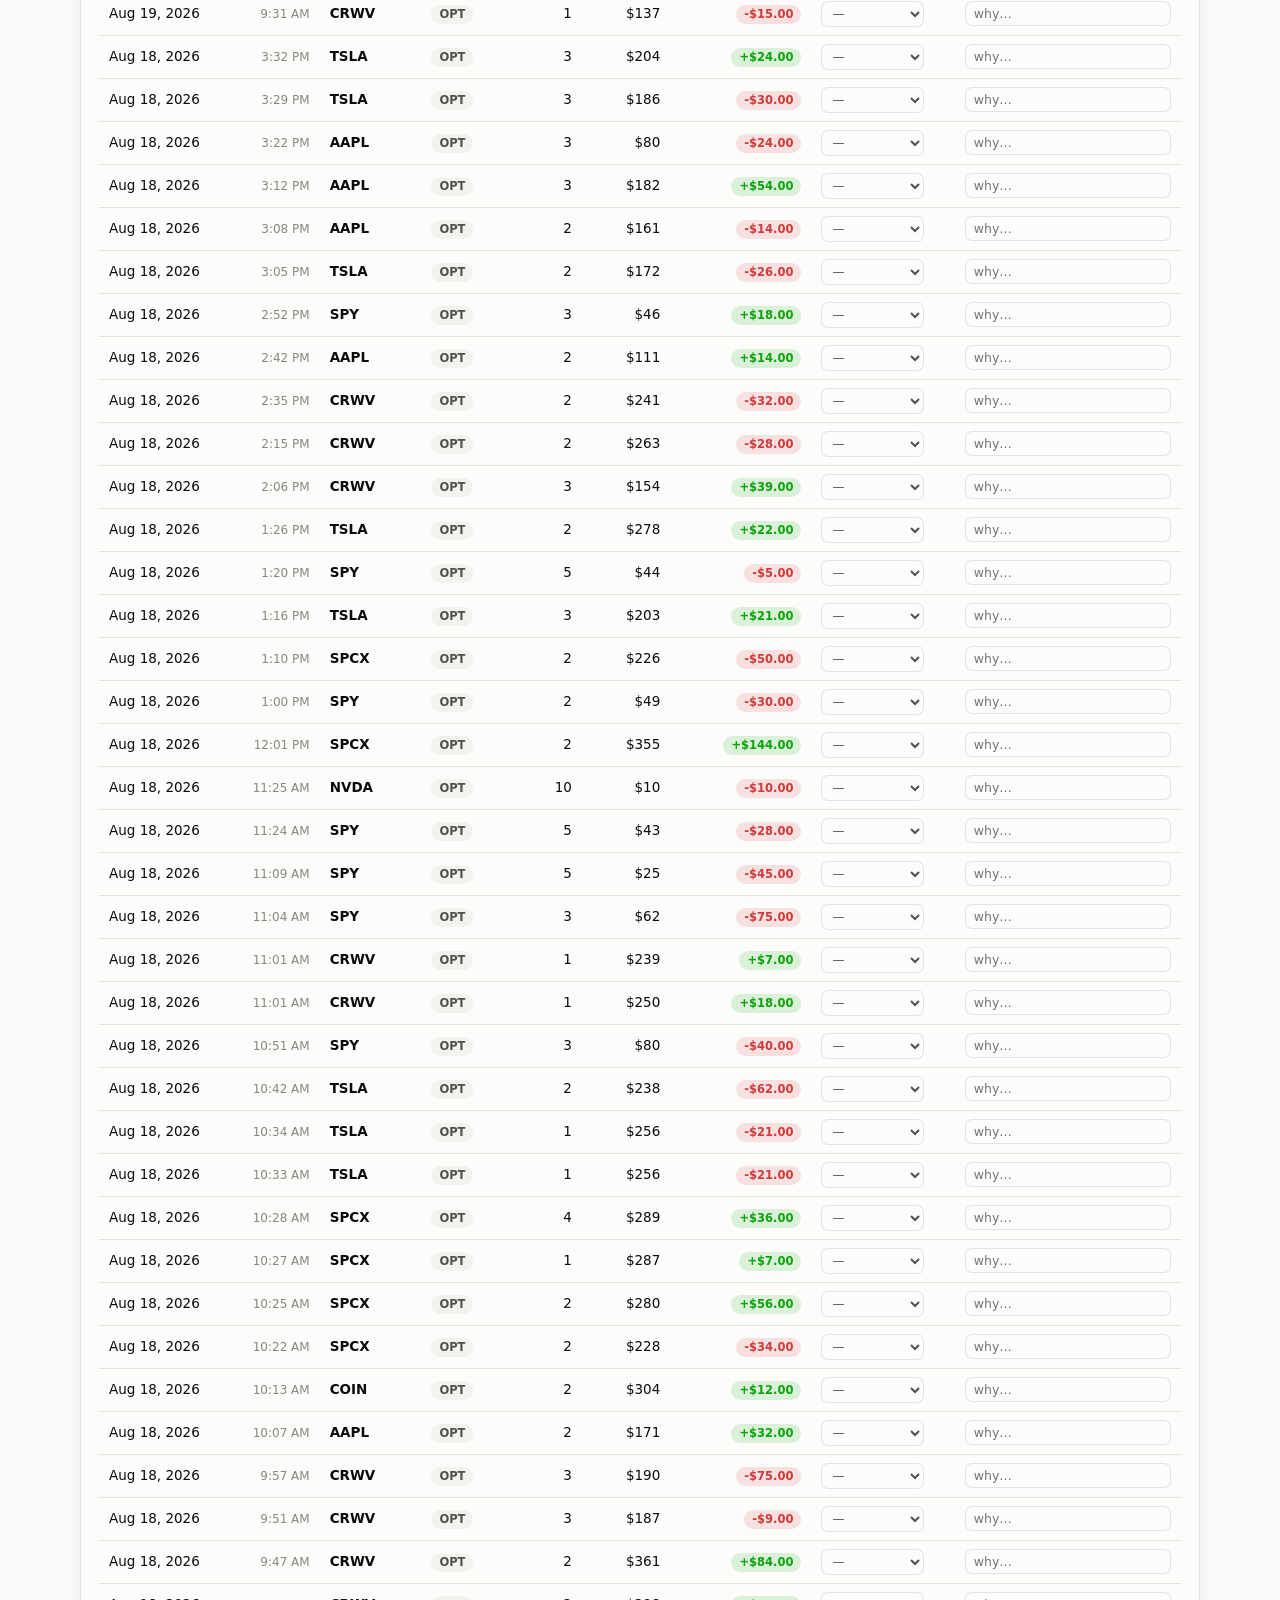
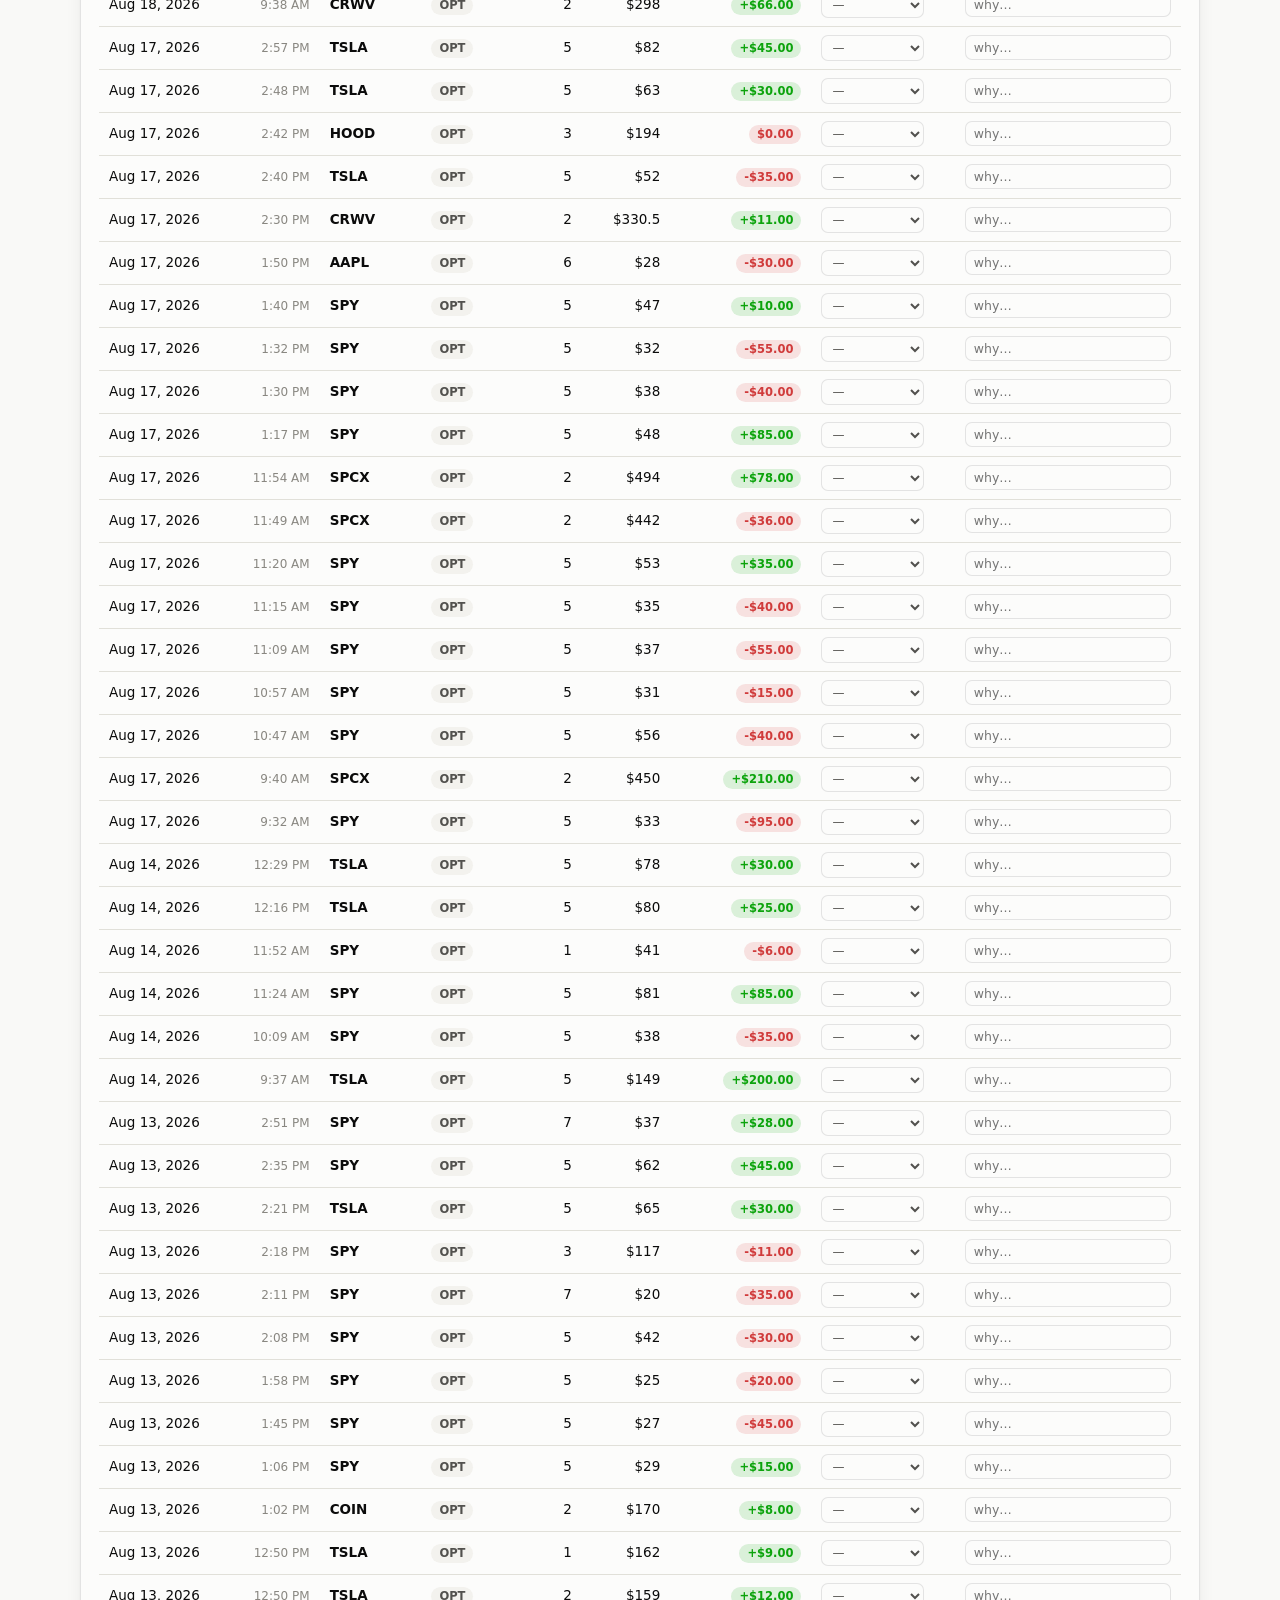
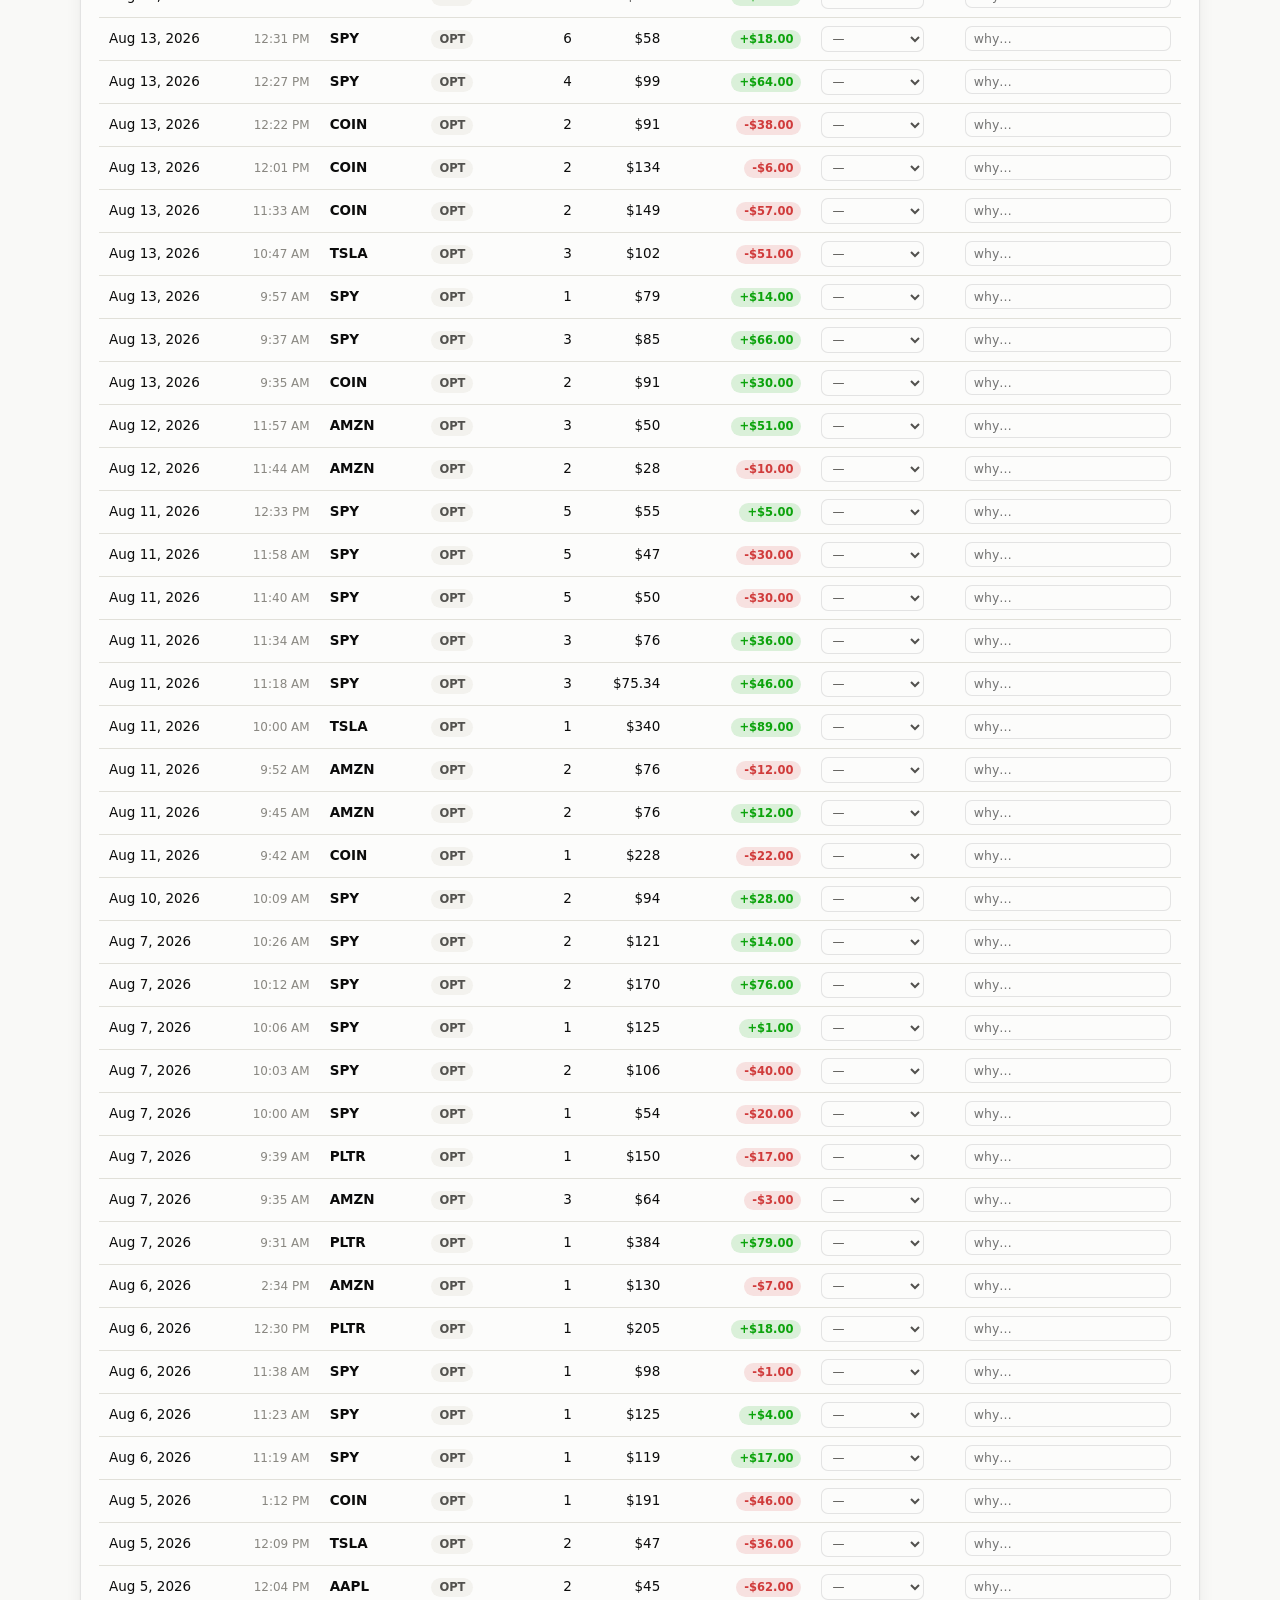
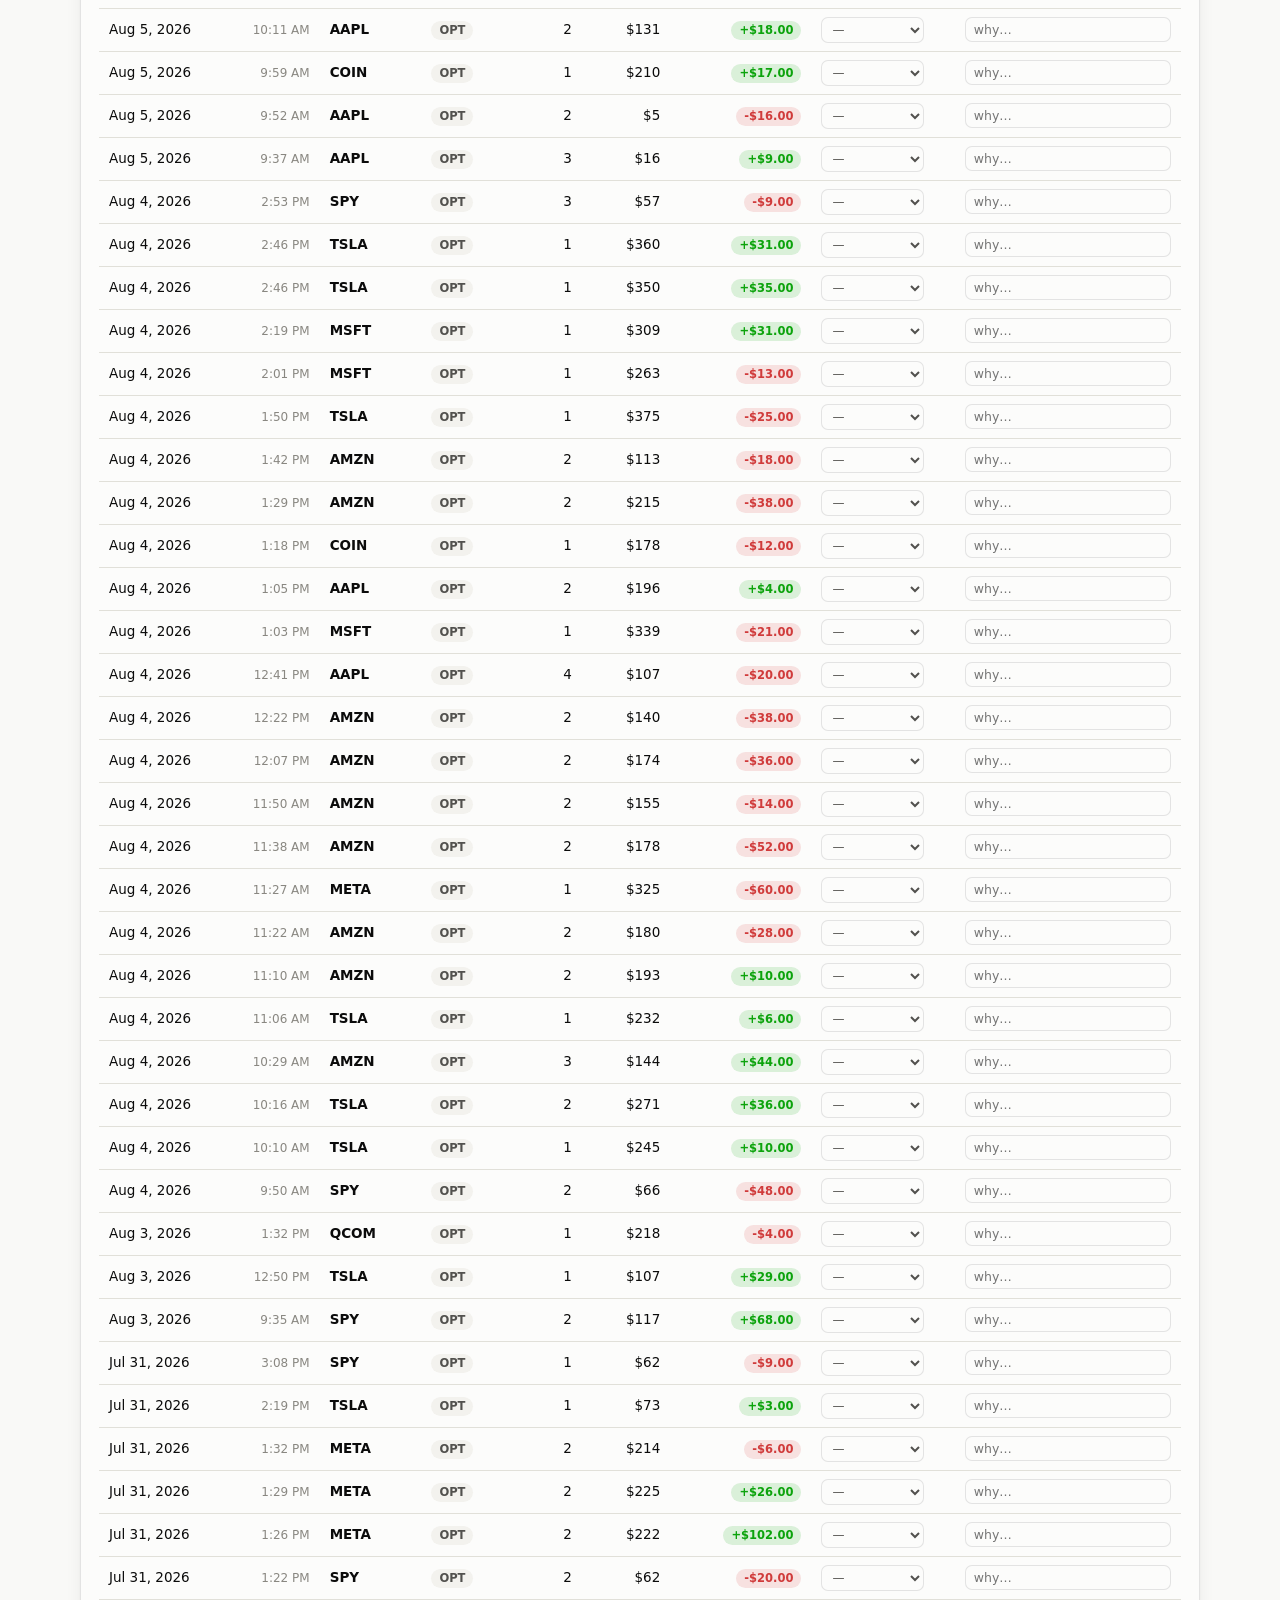
==== commit 2016e90f: "Add Roadmap to $100K goal tracker (by Jan 21, 2027) New headline card tracking the $7,493 -> $100,00" ====
--- a/trading-journal/index.html
+++ b/trading-journal/index.html
@@ -47,6 +47,25 @@
     </div>
 
     <section class="kpis" id="kpis"></section>
+
+    <section class="card roadmap-card" id="roadmapCard">
+      <div class="card-head">
+        <h2>Roadmap to $100K</h2>
+        <span class="hint" id="rmDeadline"></span>
+      </div>
+      <div class="rm-top">
+        <div class="rm-figs">
+          <div class="rm-now" id="rmNow">—</div>
+          <div class="rm-of">of <b>$100,000</b> · <span id="rmToGo"></span> to go</div>
+          <div class="rm-track" id="rmTrack"><div class="rm-fill" id="rmFill"></div><div class="rm-target-tick" id="rmTick"></div></div>
+          <div class="rm-status" id="rmStatus"></div>
+        </div>
+        <div class="rm-metrics" id="rmMetrics"></div>
+      </div>
+      <div id="rmChart"></div>
+      <div class="rm-checkpoints" id="rmCheckpoints"></div>
+      <p class="rm-note" id="rmNote"></p>
+    </section>
 
     <section class="card session-card" id="sessionCard">
       <div class="sess-grid">
--- a/trading-journal/styles.css
+++ b/trading-journal/styles.css
@@ -277,7 +277,7 @@
 .disc-cost b { font-variant-numeric: tabular-nums; }
 
 /* ---- monthly table ---- */
-.mon-row { display: grid; grid-template-columns: 78px 1fr 96px; gap: 10px; align-items: center; padding: 6px 0; border-bottom: 1px solid var(--grid); }
+.mon-row { display: grid; grid-template-columns: 74px 1fr 88px 74px; gap: 10px; align-items: center; padding: 6px 0; border-bottom: 1px solid var(--grid); }
 .mon-row.head { color: var(--muted); font-size: 11.5px; text-transform: uppercase; letter-spacing: .03em; border-bottom: 1px solid var(--border); }
 .mon-row .mname { font-weight: 600; font-size: 13px; }
 .mon-row .mname small { color: var(--muted); font-weight: 400; }
@@ -285,6 +285,10 @@
 .mon-bar .z { position: absolute; top: 0; bottom: 0; left: 50%; width: 1px; background: var(--axis); }
 .mon-bar .f { position: absolute; top: 2px; bottom: 2px; border-radius: 4px; }
 .mon-row .mamt { text-align: right; font-variant-numeric: tabular-nums; font-weight: 600; font-size: 13px; }
+.mon-row .mwr { text-align: right; font-variant-numeric: tabular-nums; font-size: 12.5px; display: flex; align-items: center; justify-content: flex-end; gap: 6px; }
+.mon-row .mwr .wrbar { width: 30px; height: 5px; border-radius: 3px; background: var(--surface-2); overflow: hidden; flex: none; }
+.mon-row .mwr .wrbar i { display: block; height: 100%; border-radius: 3px; }
+.mon-row .mwr b { font-weight: 700; min-width: 30px; text-align: right; }
 
 /* ---- insights ---- */
 .insights { display: grid; grid-template-columns: repeat(auto-fit, minmax(230px, 1fr)); gap: 12px; }
@@ -344,6 +348,36 @@
 .cal-sub { font-size: 11px; color: var(--text-secondary); margin-top: 2px; font-variant-numeric: tabular-nums; }
 @media (max-width: 560px) { .cal-pnl { font-size: 16px; } .cal-cell { min-height: 70px; } }
 
+/* ---- $100K roadmap ---- */
+.roadmap-card {
+  background: linear-gradient(180deg, color-mix(in srgb, var(--accent) 9%, var(--surface-1)), var(--surface-1));
+}
+.rm-top { display: grid; grid-template-columns: minmax(220px, 300px) 1fr; gap: 22px; align-items: center; margin: 6px 0 16px; }
+@media (max-width: 720px){ .rm-top { grid-template-columns: 1fr; } }
+.rm-now { font-size: 40px; font-weight: 800; letter-spacing: -0.02em; line-height: 1; color: var(--accent); font-variant-numeric: tabular-nums; }
+.rm-of { font-size: 13px; color: var(--text-secondary); margin-top: 5px; }
+.rm-of b { color: var(--text-primary); }
+.rm-track { position: relative; height: 12px; background: var(--surface-2); border-radius: 7px; margin-top: 12px; overflow: hidden; }
+.rm-fill { position: absolute; inset: 0 auto 0 0; border-radius: 7px; background: linear-gradient(90deg, var(--series-1), var(--accent)); min-width: 3px; }
+.rm-target-tick { position: absolute; top: -3px; bottom: -3px; width: 2px; background: var(--win); }
+.rm-status { font-size: 12.5px; margin-top: 9px; font-weight: 600; }
+.rm-status .ahead { color: var(--win); } .rm-status .behind { color: var(--loss); }
+.rm-metrics { display: grid; grid-template-columns: repeat(auto-fit, minmax(96px, 1fr)); gap: 10px; }
+.rm-metric { background: var(--surface-2); border-radius: 10px; padding: 10px 12px; }
+.rm-metric .l { font-size: 10.5px; color: var(--muted); text-transform: uppercase; letter-spacing: .04em; }
+.rm-metric .v { font-size: 18px; font-weight: 700; margin-top: 3px; font-variant-numeric: tabular-nums; }
+.rm-metric .s { font-size: 11px; color: var(--text-secondary); margin-top: 1px; }
+.rm-checkpoints { display: grid; grid-template-columns: repeat(6, 1fr); gap: 8px; margin: 14px 0 4px; }
+@media (max-width: 620px){ .rm-checkpoints { grid-template-columns: repeat(3, 1fr); } }
+.rm-cp { border: 1px solid var(--border); border-radius: 10px; padding: 9px 10px; text-align: center; background: var(--surface-1); }
+.rm-cp.now { border-color: var(--accent); background: color-mix(in srgb, var(--accent) 10%, var(--surface-1)); }
+.rm-cp.done { border-color: color-mix(in srgb, var(--win) 45%, var(--border)); }
+.rm-cp .m { font-size: 10.5px; color: var(--muted); text-transform: uppercase; letter-spacing: .03em; }
+.rm-cp .t { font-size: 15px; font-weight: 700; margin-top: 2px; font-variant-numeric: tabular-nums; }
+.rm-cp .d { font-size: 10.5px; margin-top: 1px; }
+.rm-note { font-size: 12.5px; color: var(--text-secondary); line-height: 1.55; margin-top: 12px; padding-top: 11px; border-top: 1px solid var(--grid); }
+.rm-note b { color: var(--text-primary); }
+
 /* ---- notes / tags in log ---- */
 .note-input {
   border: 1px solid var(--border); background: var(--surface-1); color: var(--text-primary);
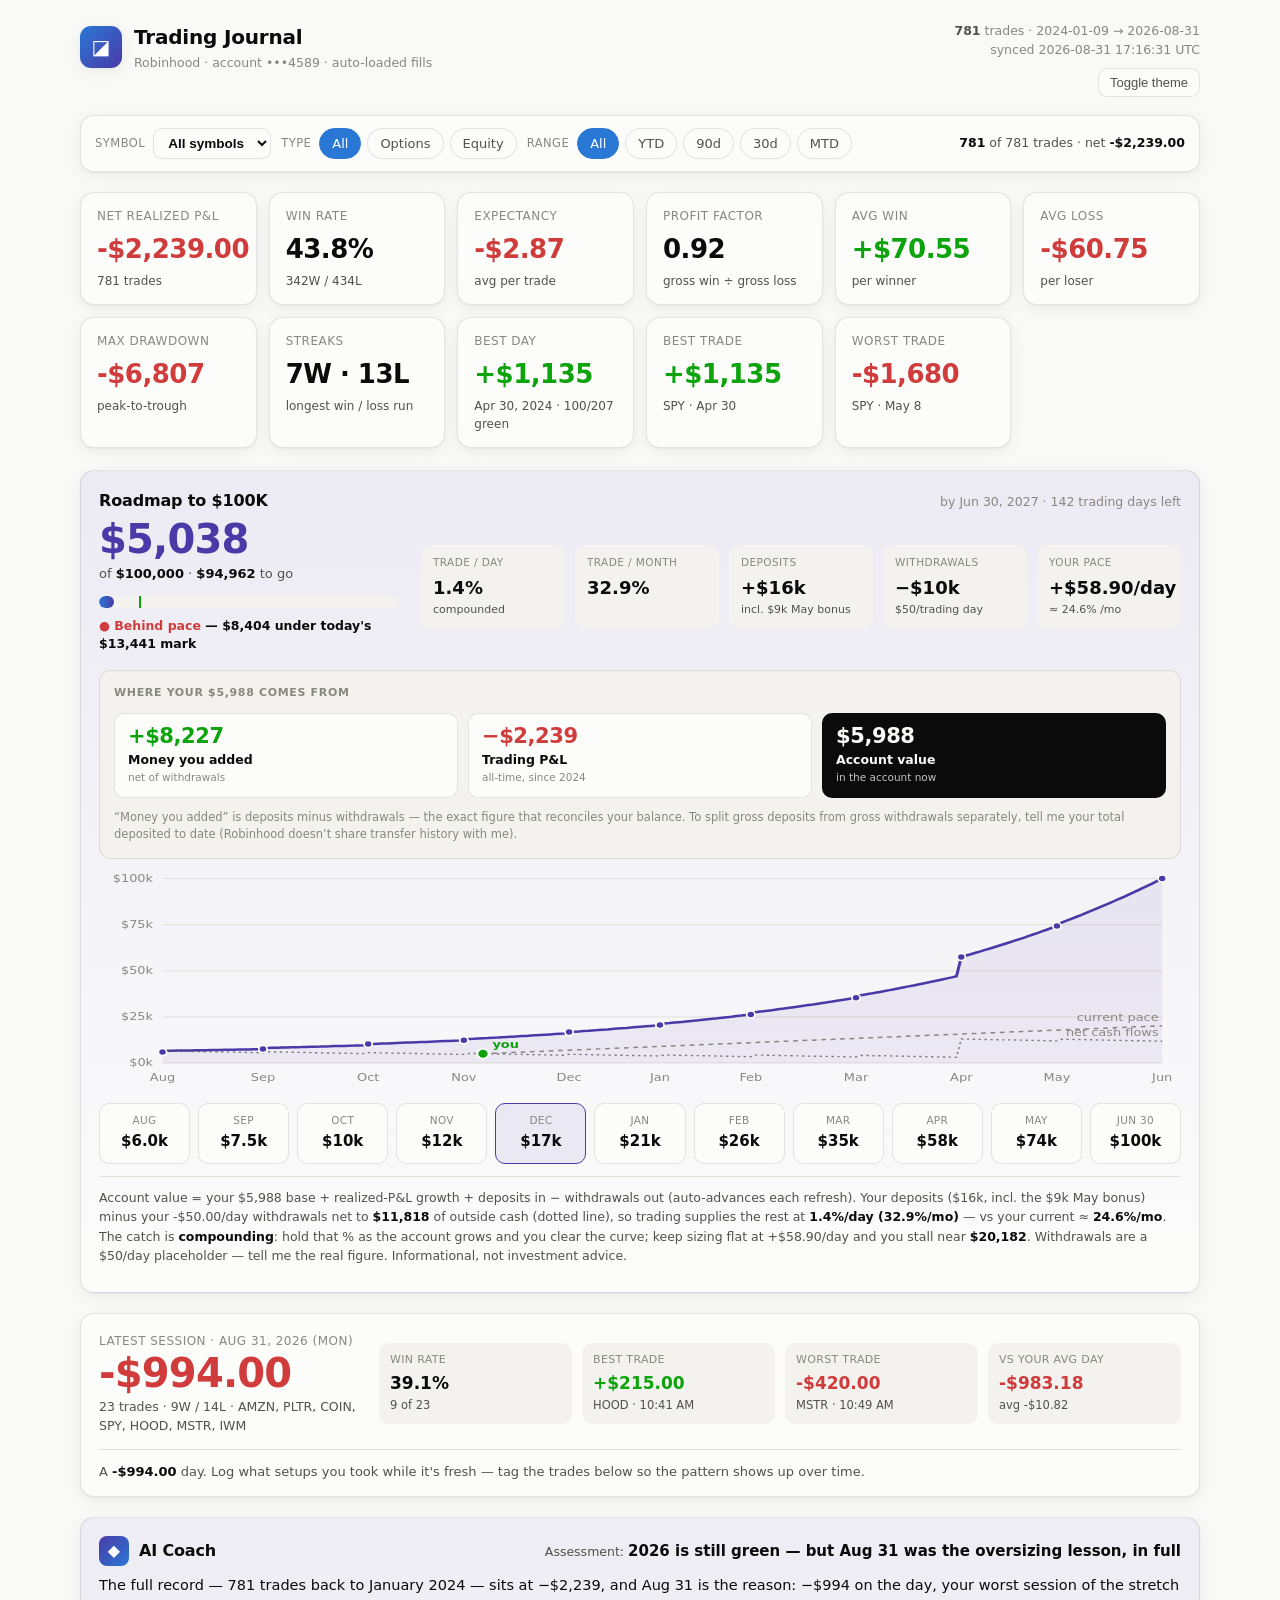
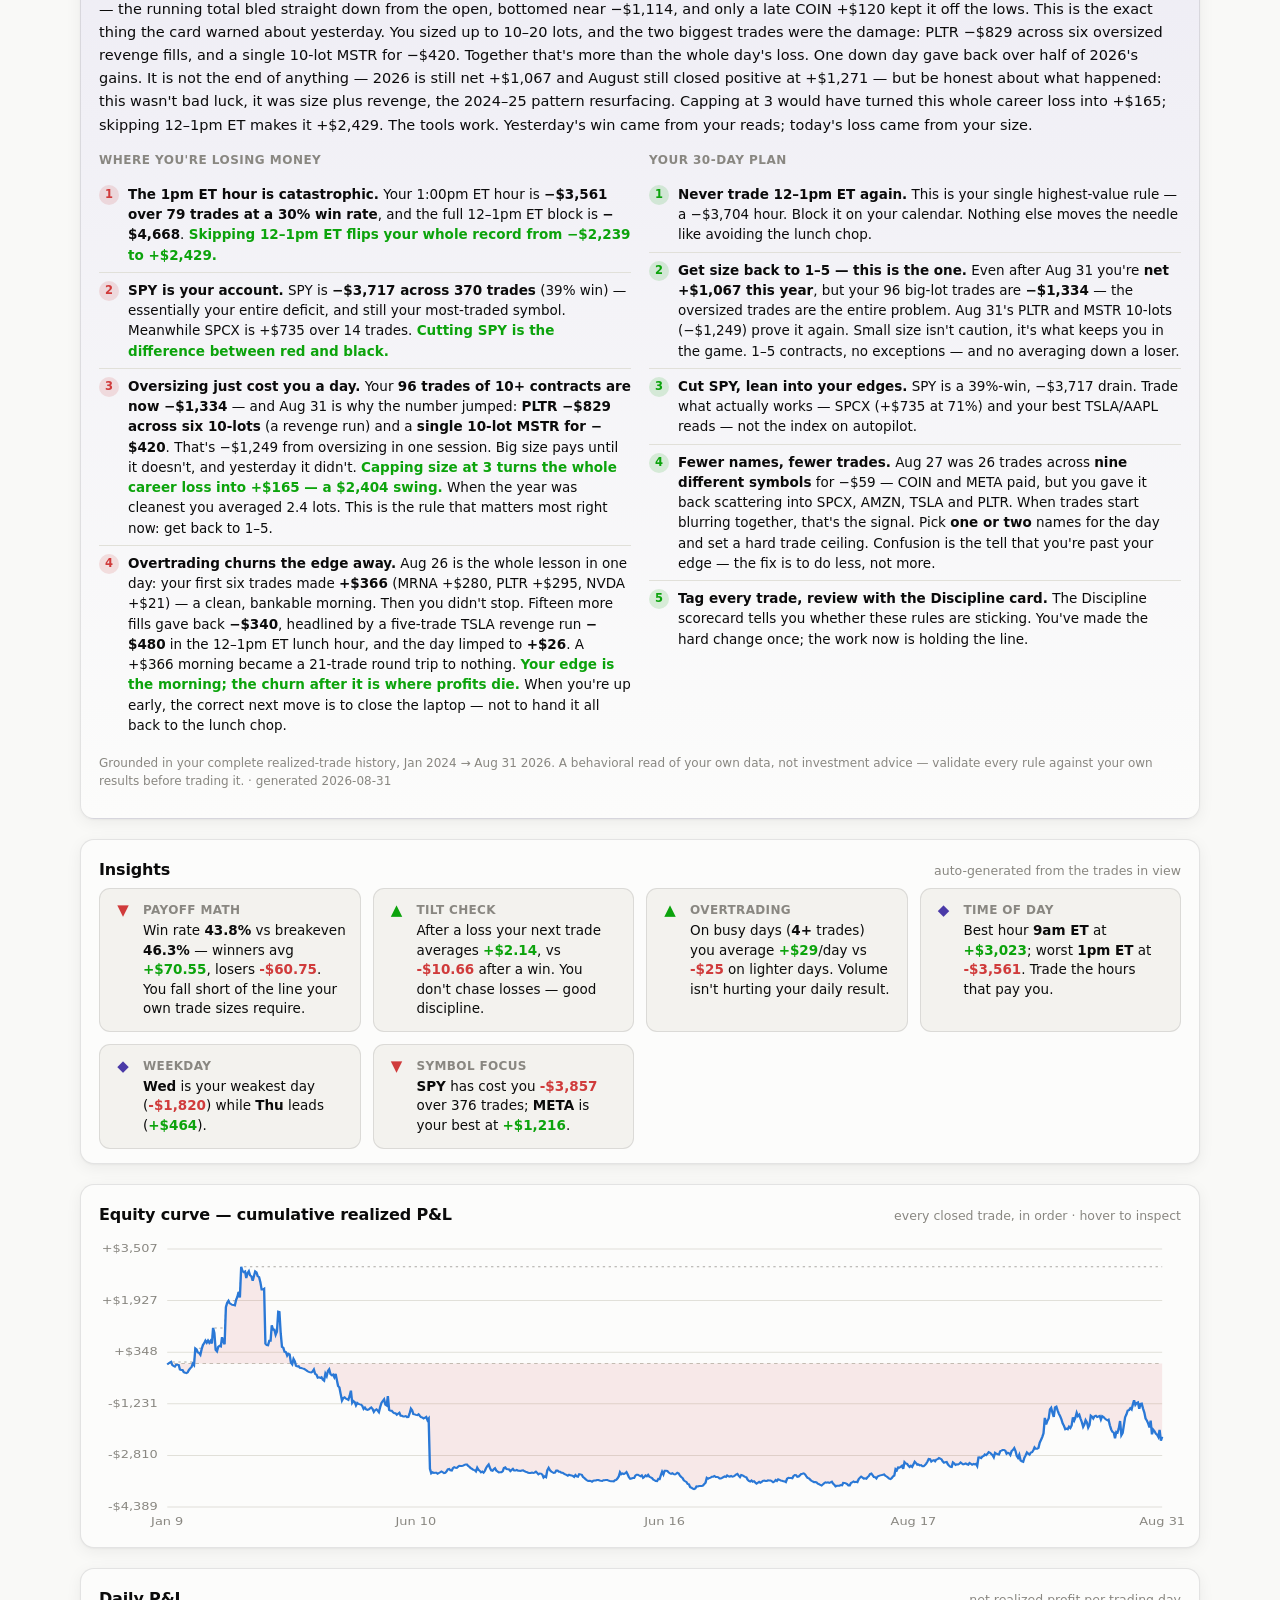
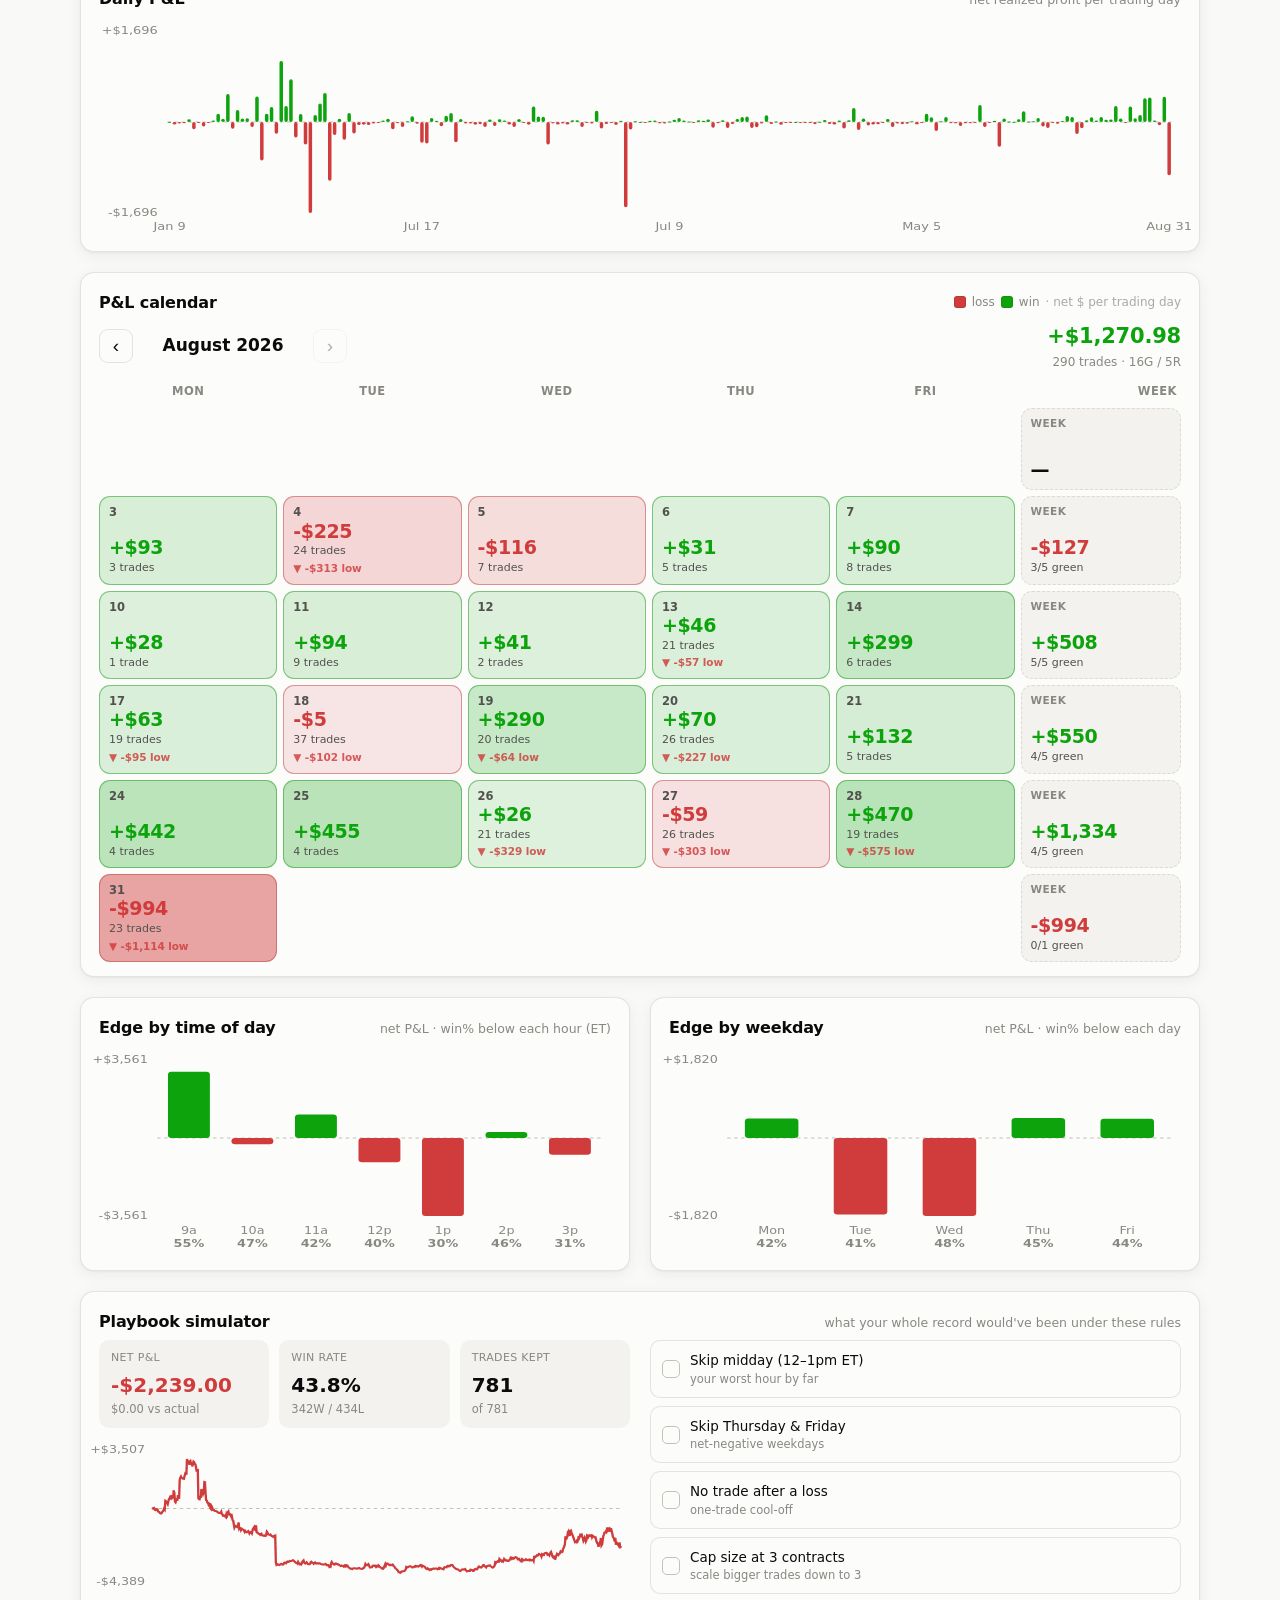
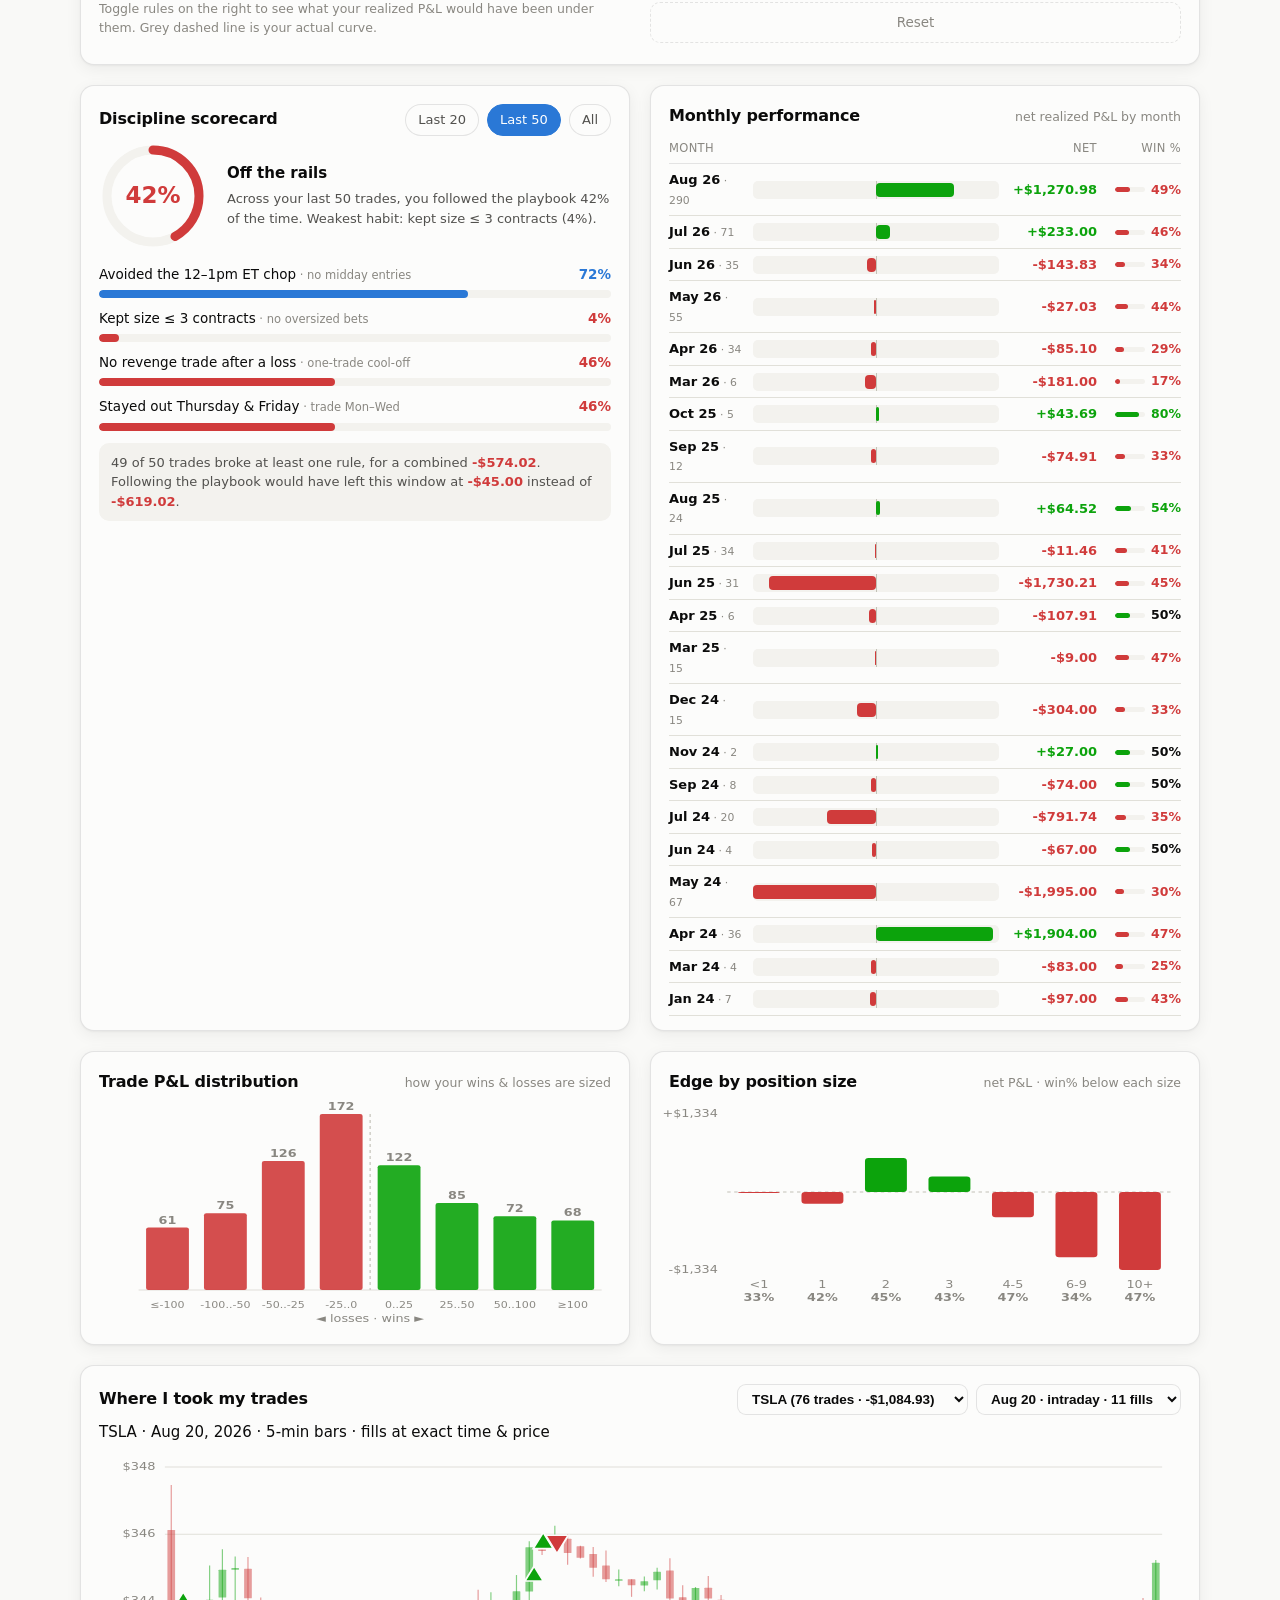
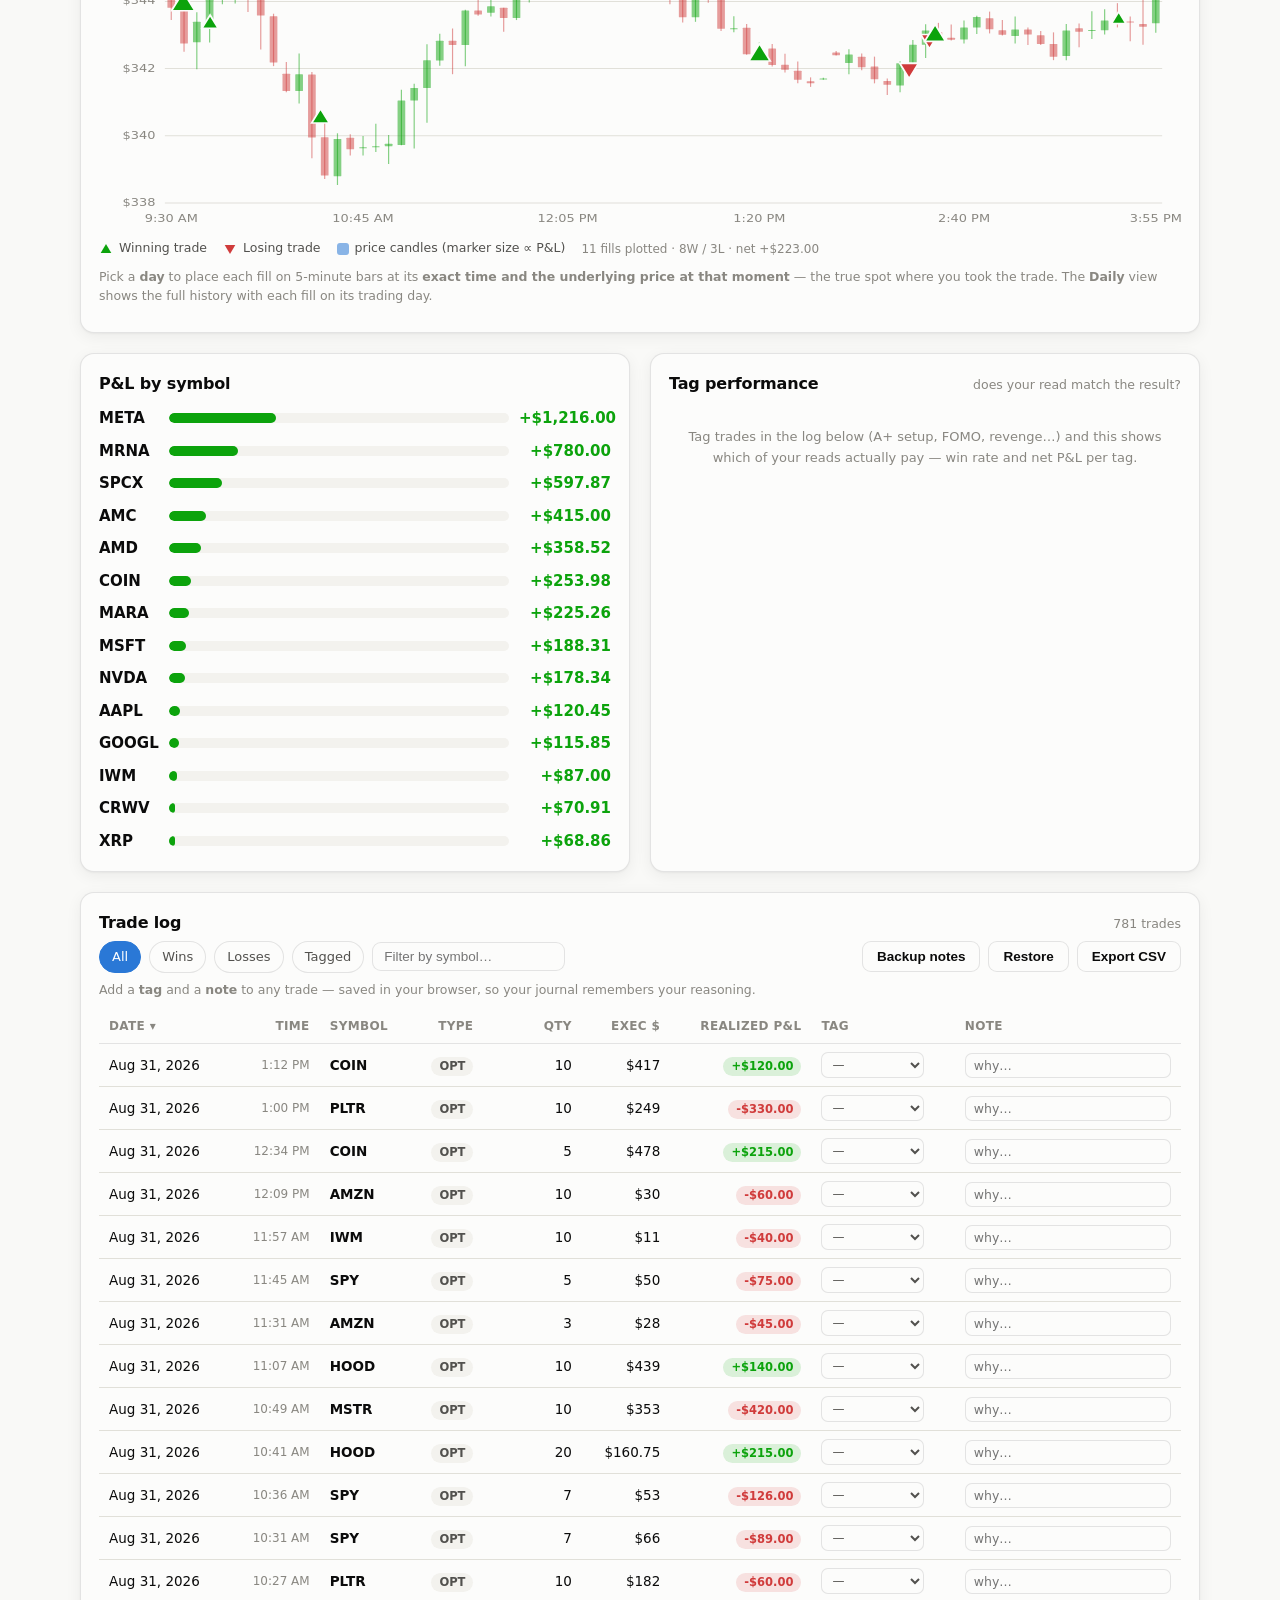
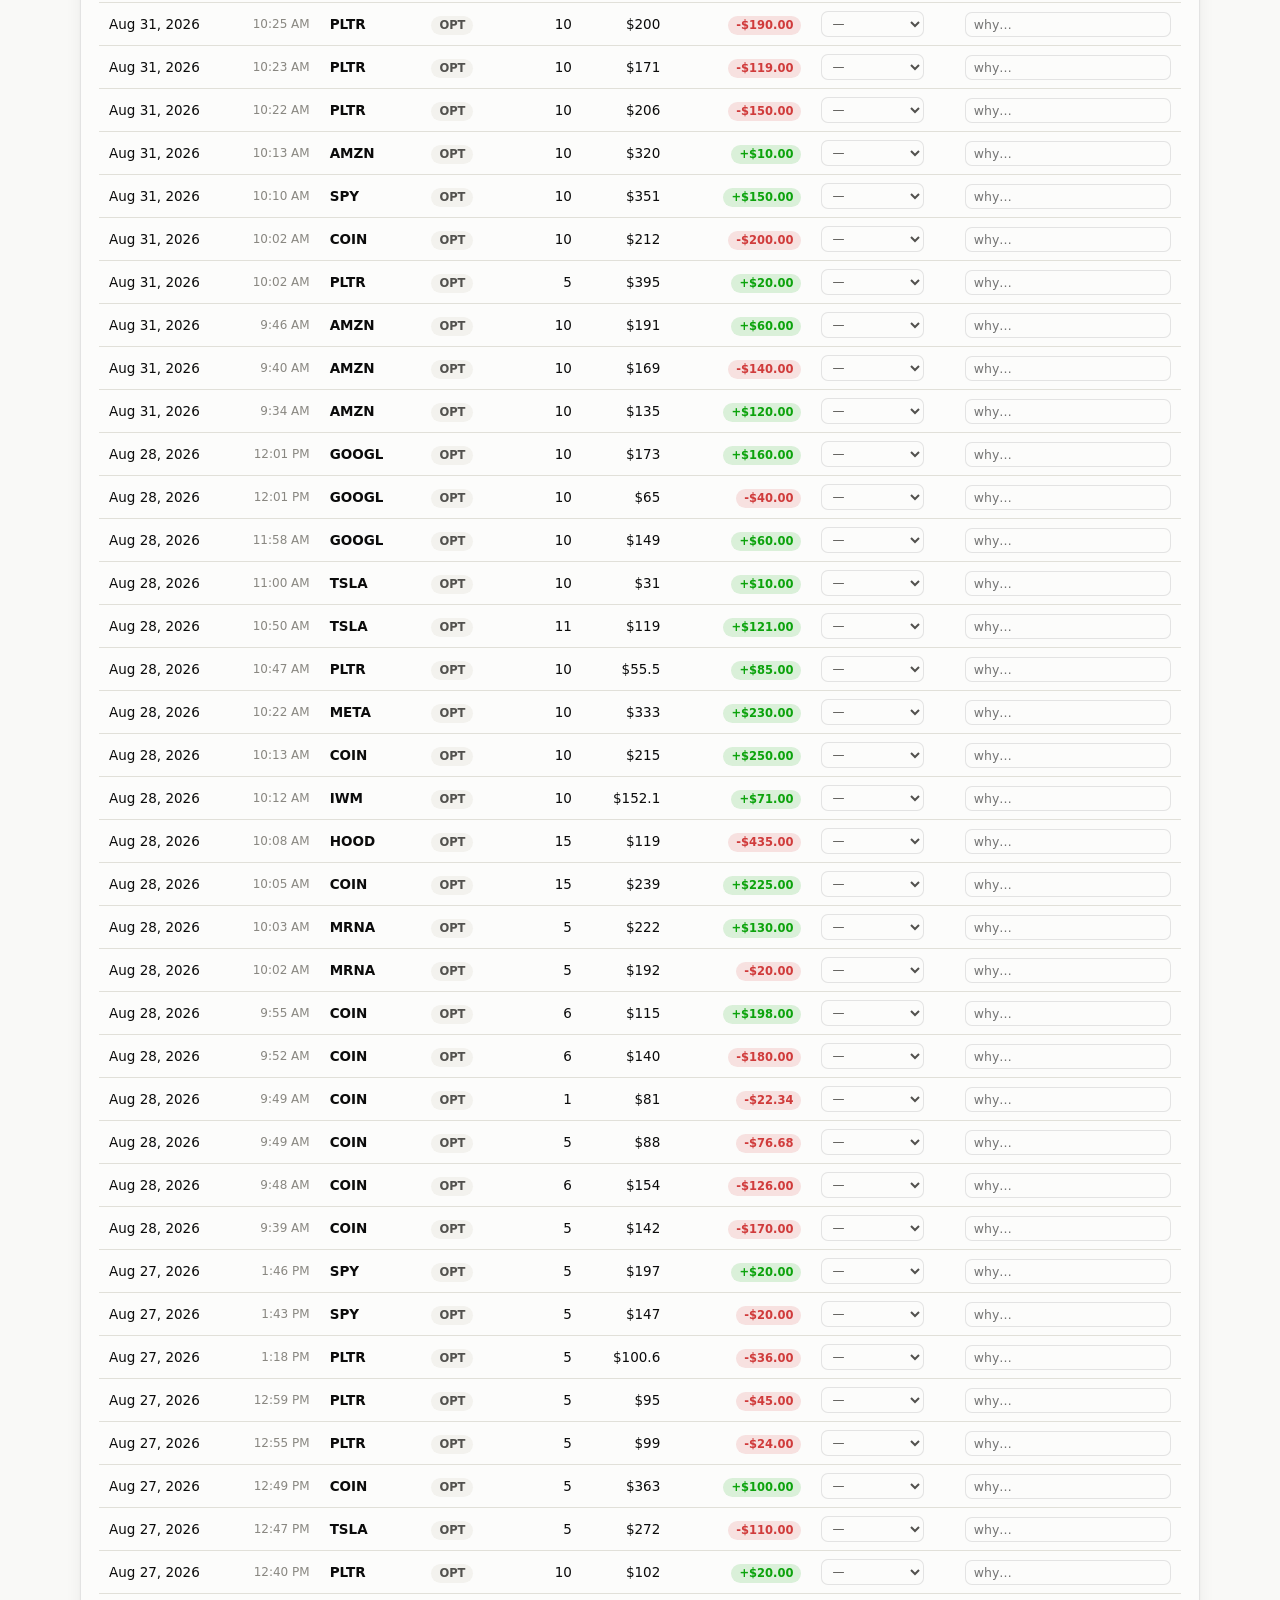
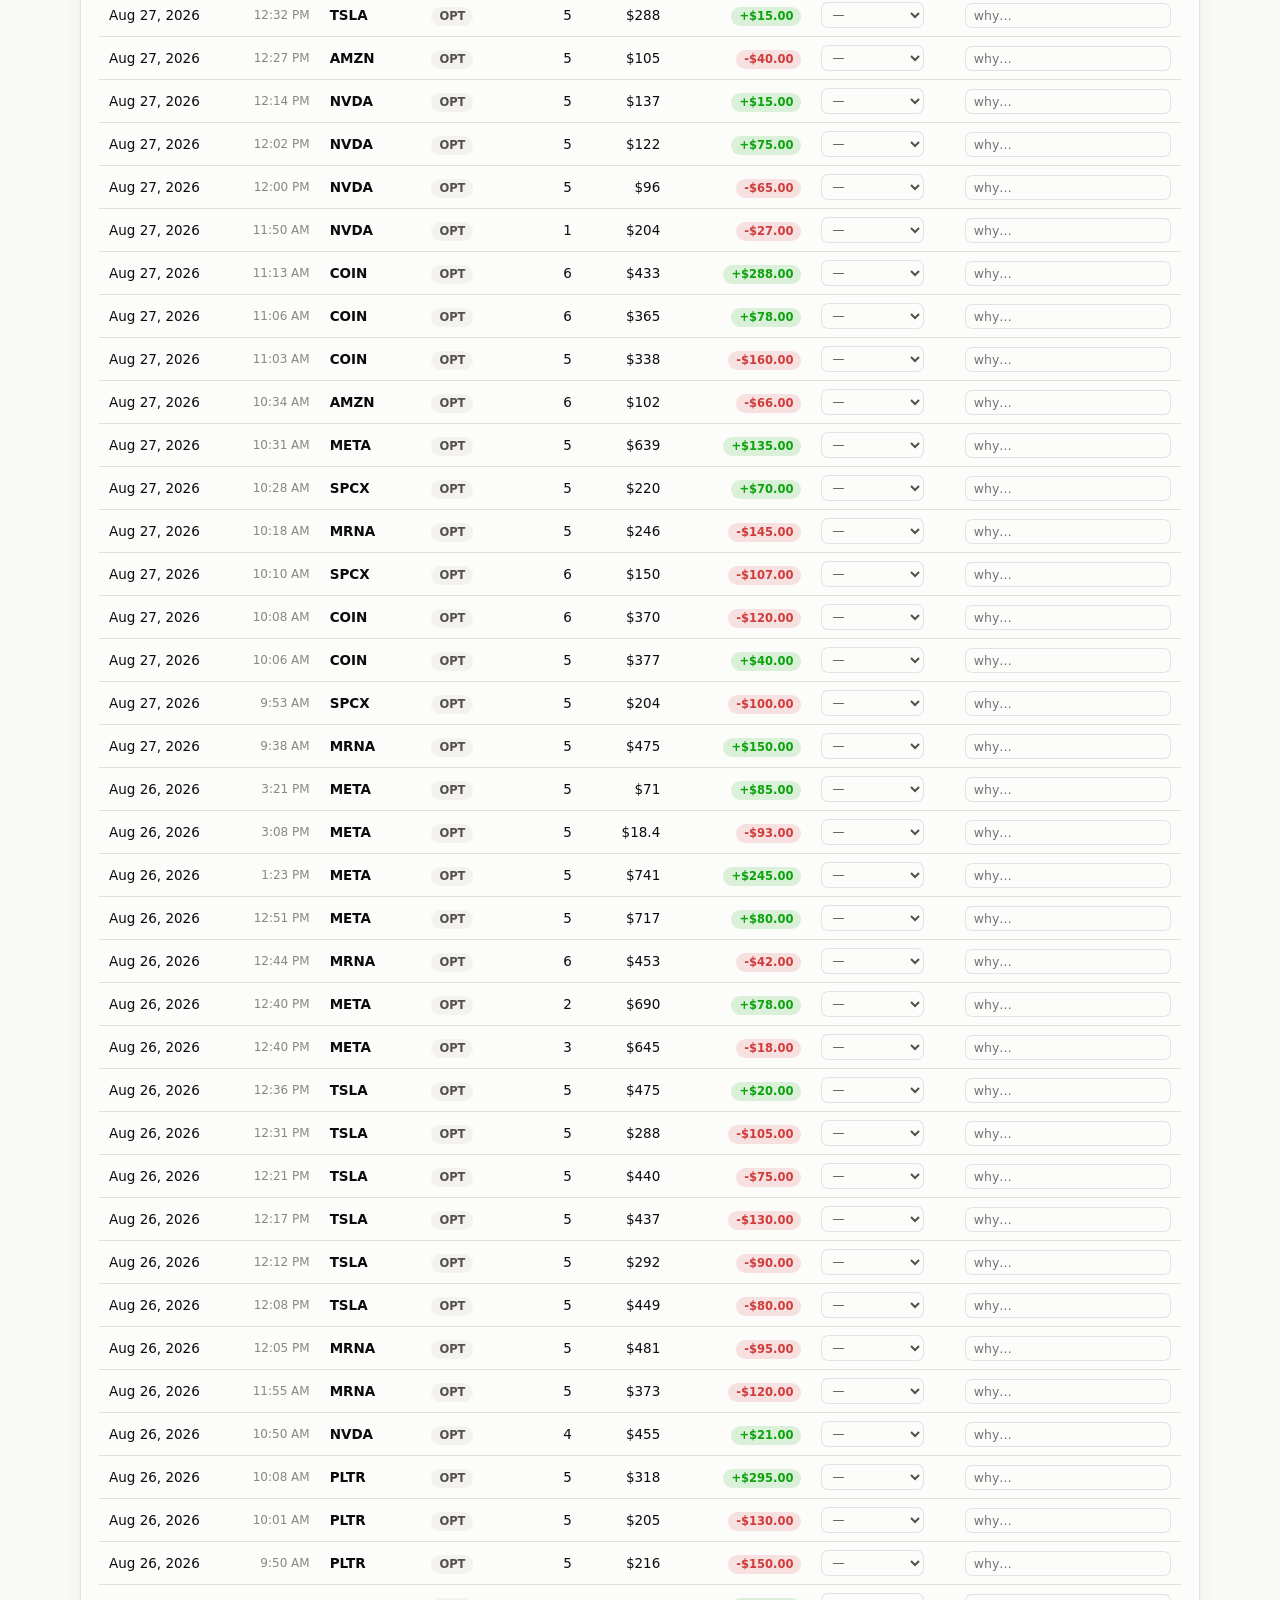
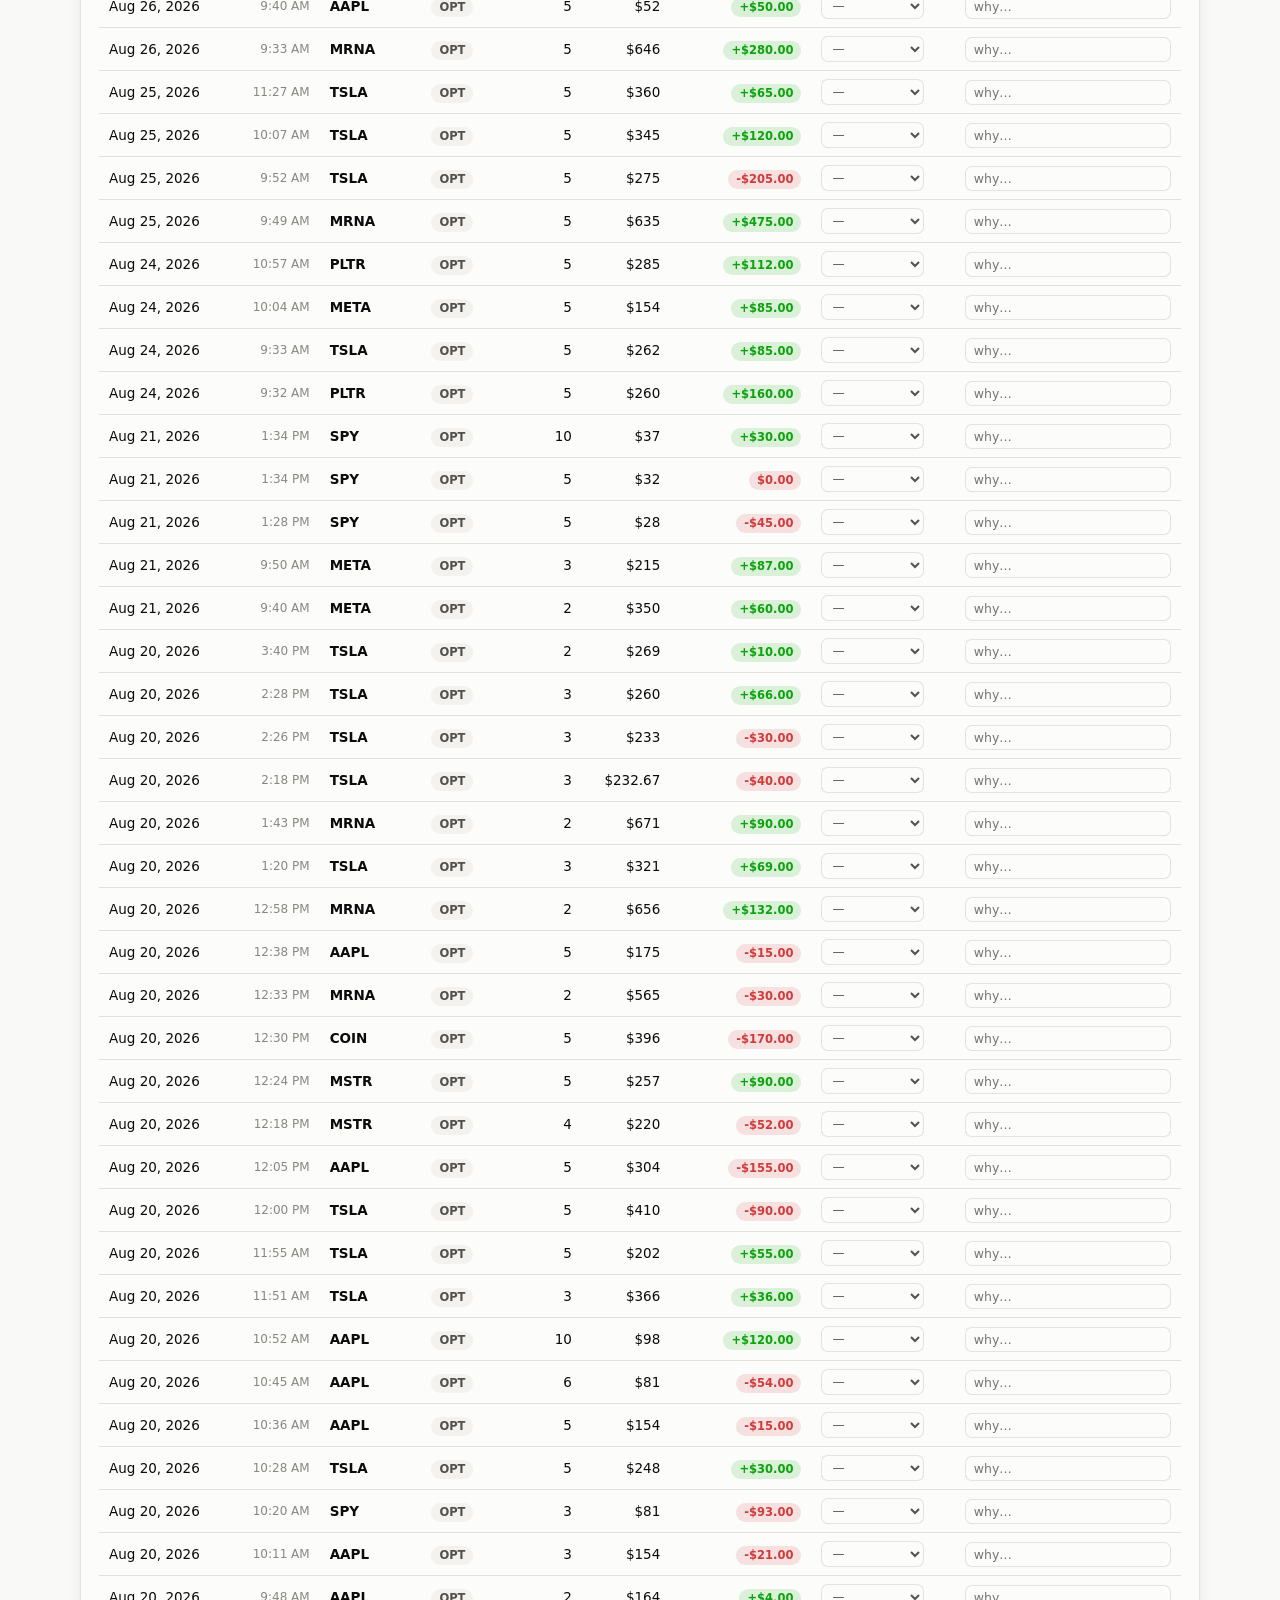
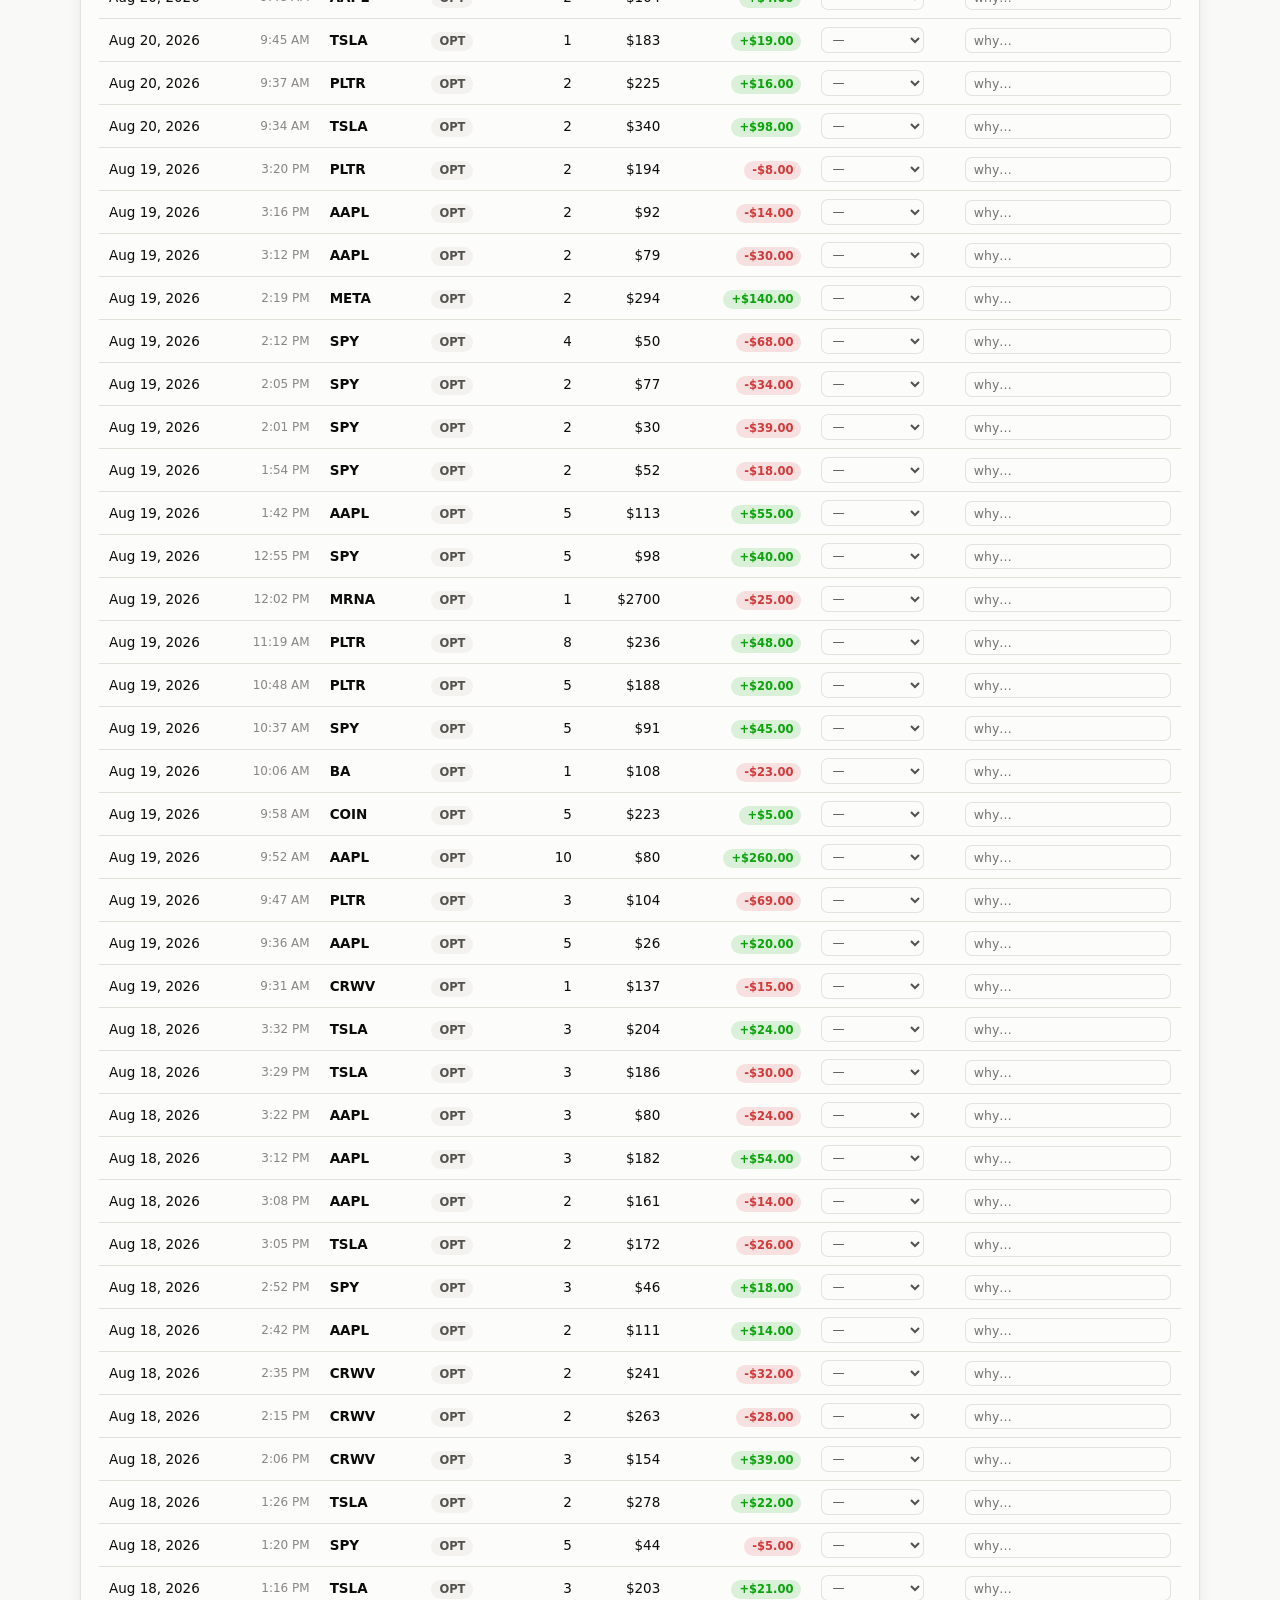
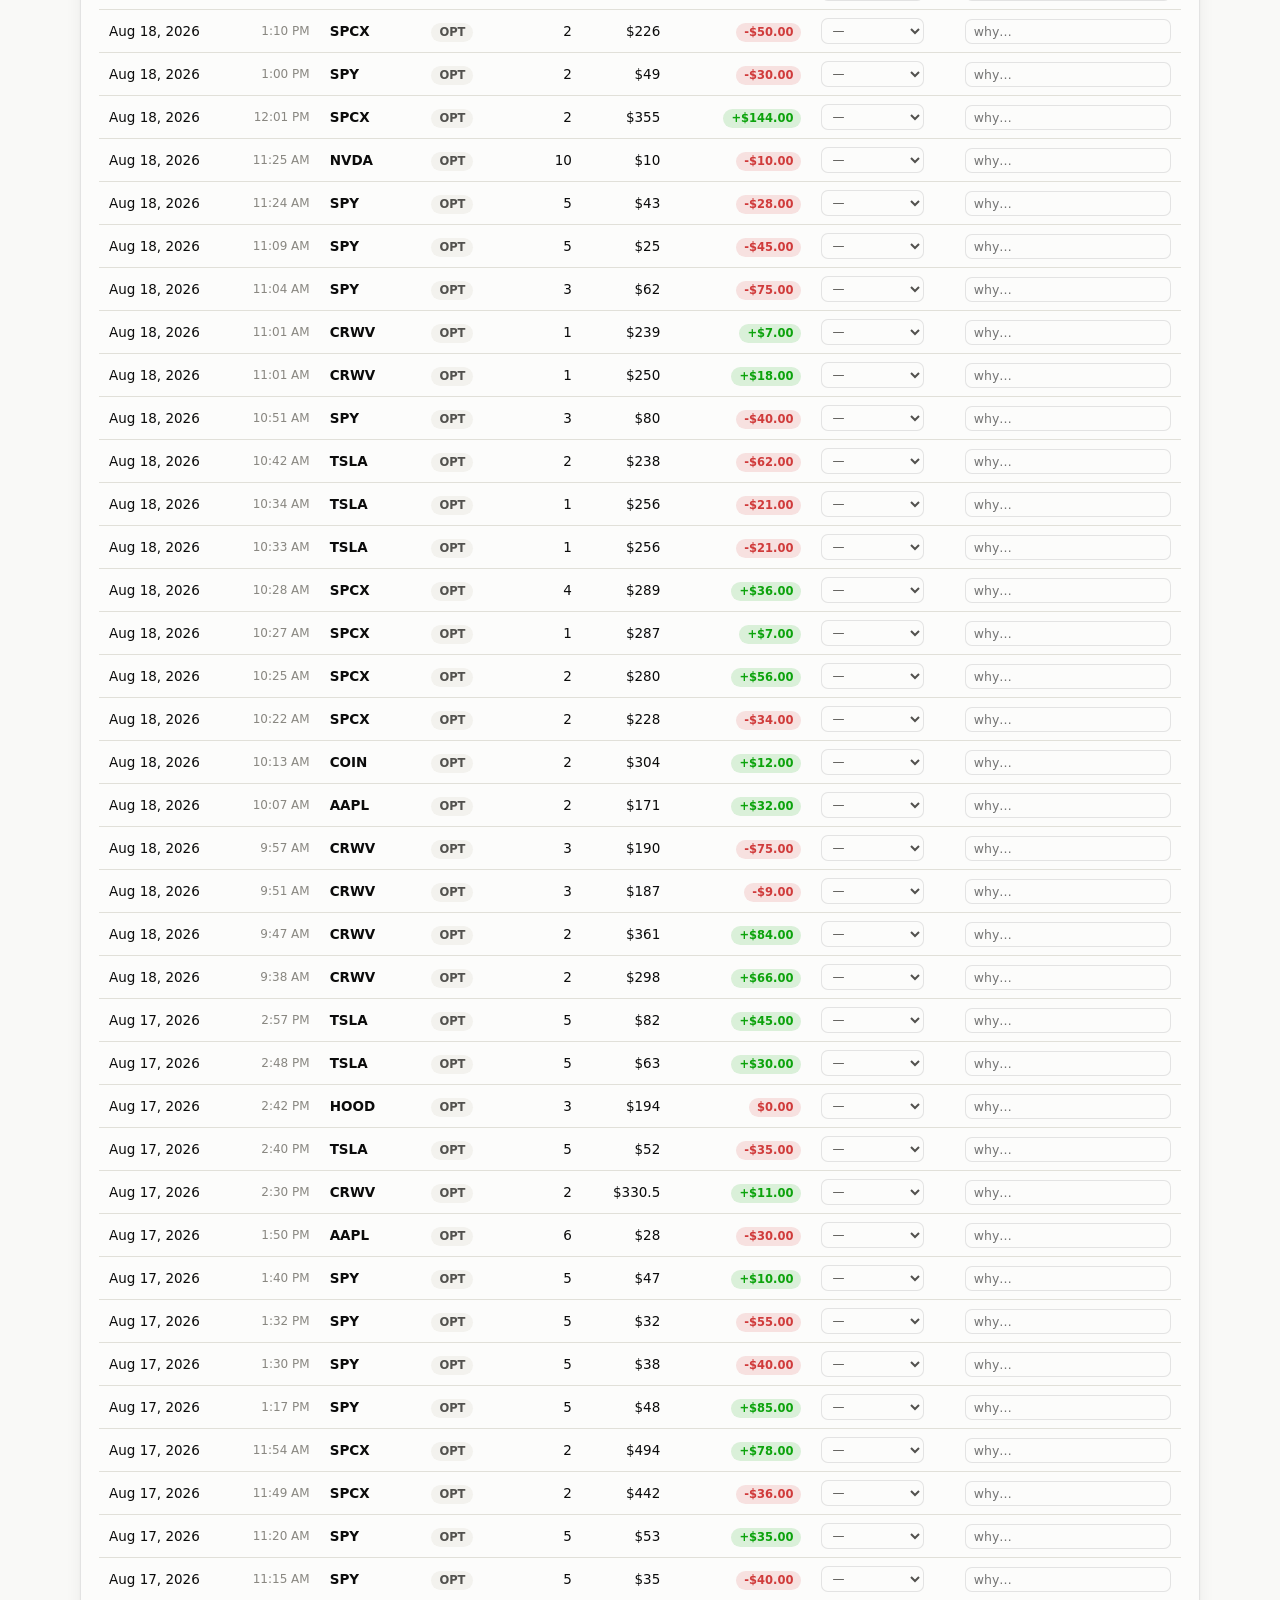
==== commit 75511840: "Roadmap: add 'where your balance comes from' breakdown Show the exact identity behind the account va" ====
--- a/trading-journal/index.html
+++ b/trading-journal/index.html
@@ -62,6 +62,7 @@
         </div>
         <div class="rm-metrics" id="rmMetrics"></div>
       </div>
+      <div class="rm-breakdown" id="rmBreakdown"></div>
       <div id="rmChart"></div>
       <div class="rm-checkpoints" id="rmCheckpoints"></div>
       <p class="rm-note" id="rmNote"></p>
--- a/trading-journal/styles.css
+++ b/trading-journal/styles.css
@@ -346,6 +346,7 @@
 .cal-cell.week .cal-dnum { text-transform: uppercase; letter-spacing: .04em; font-size: 10.5px; color: var(--muted); }
 .cal-pnl { margin-top: auto; font-size: 19px; font-weight: 800; font-variant-numeric: tabular-nums; letter-spacing: -.02em; line-height: 1.05; }
 .cal-sub { font-size: 11px; color: var(--text-secondary); margin-top: 2px; font-variant-numeric: tabular-nums; }
+.cal-low { font-size: 10.5px; font-weight: 600; color: var(--loss); opacity: .82; margin-top: 1px; font-variant-numeric: tabular-nums; letter-spacing: -.01em; }
 @media (max-width: 560px) { .cal-pnl { font-size: 16px; } .cal-cell { min-height: 70px; } }
 
 /* ---- $100K roadmap ---- */
@@ -367,8 +368,9 @@
 .rm-metric .l { font-size: 10.5px; color: var(--muted); text-transform: uppercase; letter-spacing: .04em; }
 .rm-metric .v { font-size: 18px; font-weight: 700; margin-top: 3px; font-variant-numeric: tabular-nums; }
 .rm-metric .s { font-size: 11px; color: var(--text-secondary); margin-top: 1px; }
-.rm-checkpoints { display: grid; grid-template-columns: repeat(6, 1fr); gap: 8px; margin: 14px 0 4px; }
+.rm-checkpoints { display: grid; grid-template-columns: repeat(auto-fit, minmax(84px, 1fr)); gap: 8px; margin: 14px 0 4px; }
 @media (max-width: 620px){ .rm-checkpoints { grid-template-columns: repeat(3, 1fr); } }
+.rm-cp .t { font-size: 14px; }
 .rm-cp { border: 1px solid var(--border); border-radius: 10px; padding: 9px 10px; text-align: center; background: var(--surface-1); }
 .rm-cp.now { border-color: var(--accent); background: color-mix(in srgb, var(--accent) 10%, var(--surface-1)); }
 .rm-cp.done { border-color: color-mix(in srgb, var(--win) 45%, var(--border)); }
@@ -377,6 +379,21 @@
 .rm-cp .d { font-size: 10.5px; margin-top: 1px; }
 .rm-note { font-size: 12.5px; color: var(--text-secondary); line-height: 1.55; margin-top: 12px; padding-top: 11px; border-top: 1px solid var(--grid); }
 .rm-note b { color: var(--text-primary); }
+.rm-breakdown { margin-top: 16px; padding: 14px; background: var(--surface-2); border: 1px solid var(--border); border-radius: 12px; }
+.rm-bd-title { font-size: 11px; font-weight: 600; text-transform: uppercase; letter-spacing: .06em; color: var(--muted); margin-bottom: 11px; }
+.rm-bd-grid { display: grid; grid-template-columns: 1fr 1fr 1fr; gap: 10px; }
+@media (max-width: 480px) { .rm-bd-grid { grid-template-columns: 1fr; } }
+.rm-bd-item { padding: 11px 13px; border-radius: 10px; background: var(--surface-1); border: 1px solid var(--border); }
+.rm-bd-item.tot { background: var(--text-primary); }
+.rm-bd-v { font-size: 21px; font-weight: 800; font-variant-numeric: tabular-nums; letter-spacing: -.02em; line-height: 1.05; }
+.rm-bd-item.pos .rm-bd-v { color: var(--win); }
+.rm-bd-item.neg .rm-bd-v { color: var(--loss); }
+.rm-bd-item.tot .rm-bd-v { color: var(--plane); }
+.rm-bd-l { font-size: 12.5px; font-weight: 600; margin-top: 4px; color: var(--text-primary); }
+.rm-bd-item.tot .rm-bd-l { color: var(--plane); }
+.rm-bd-s { font-size: 10.5px; color: var(--muted); margin-top: 1px; }
+.rm-bd-item.tot .rm-bd-s { color: var(--surface-2); opacity: .8; }
+.rm-bd-note { font-size: 11.5px; color: var(--muted); line-height: 1.5; margin-top: 11px; }
 
 /* ---- notes / tags in log ---- */
 .note-input {
